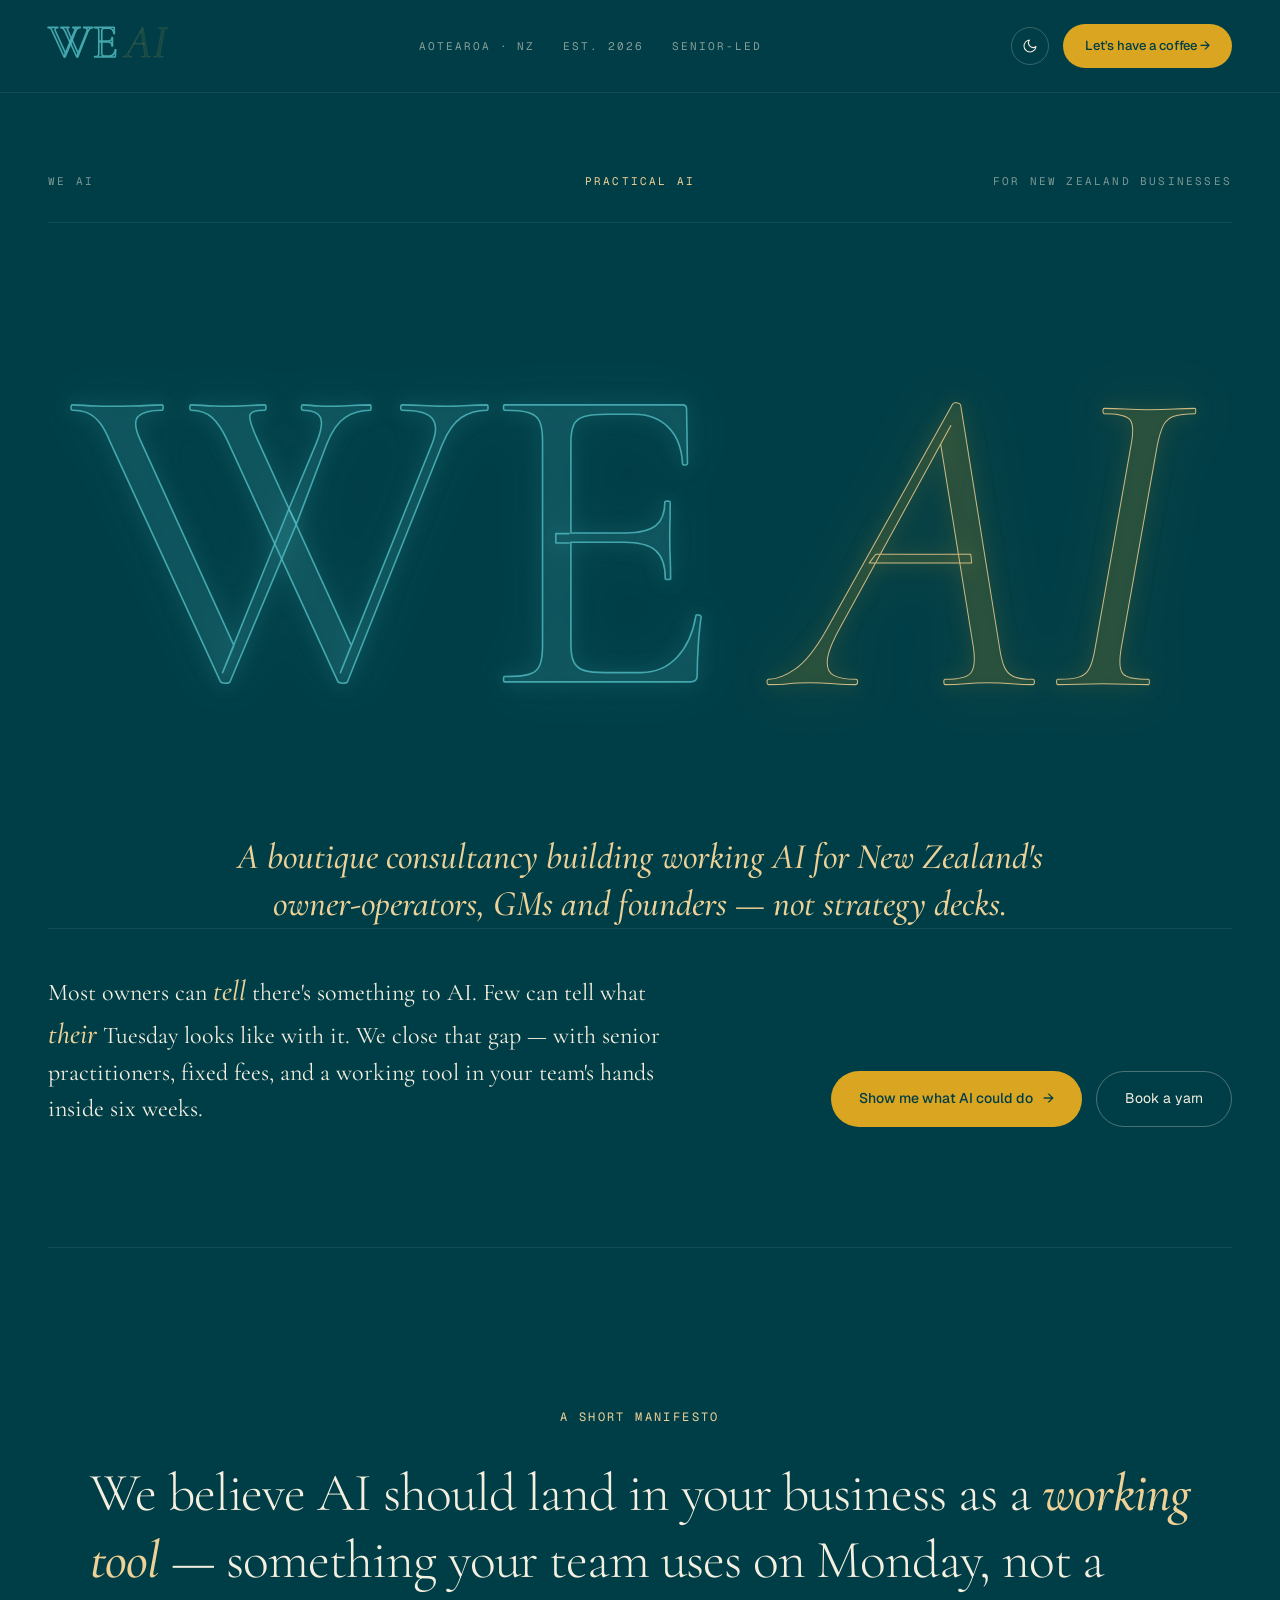
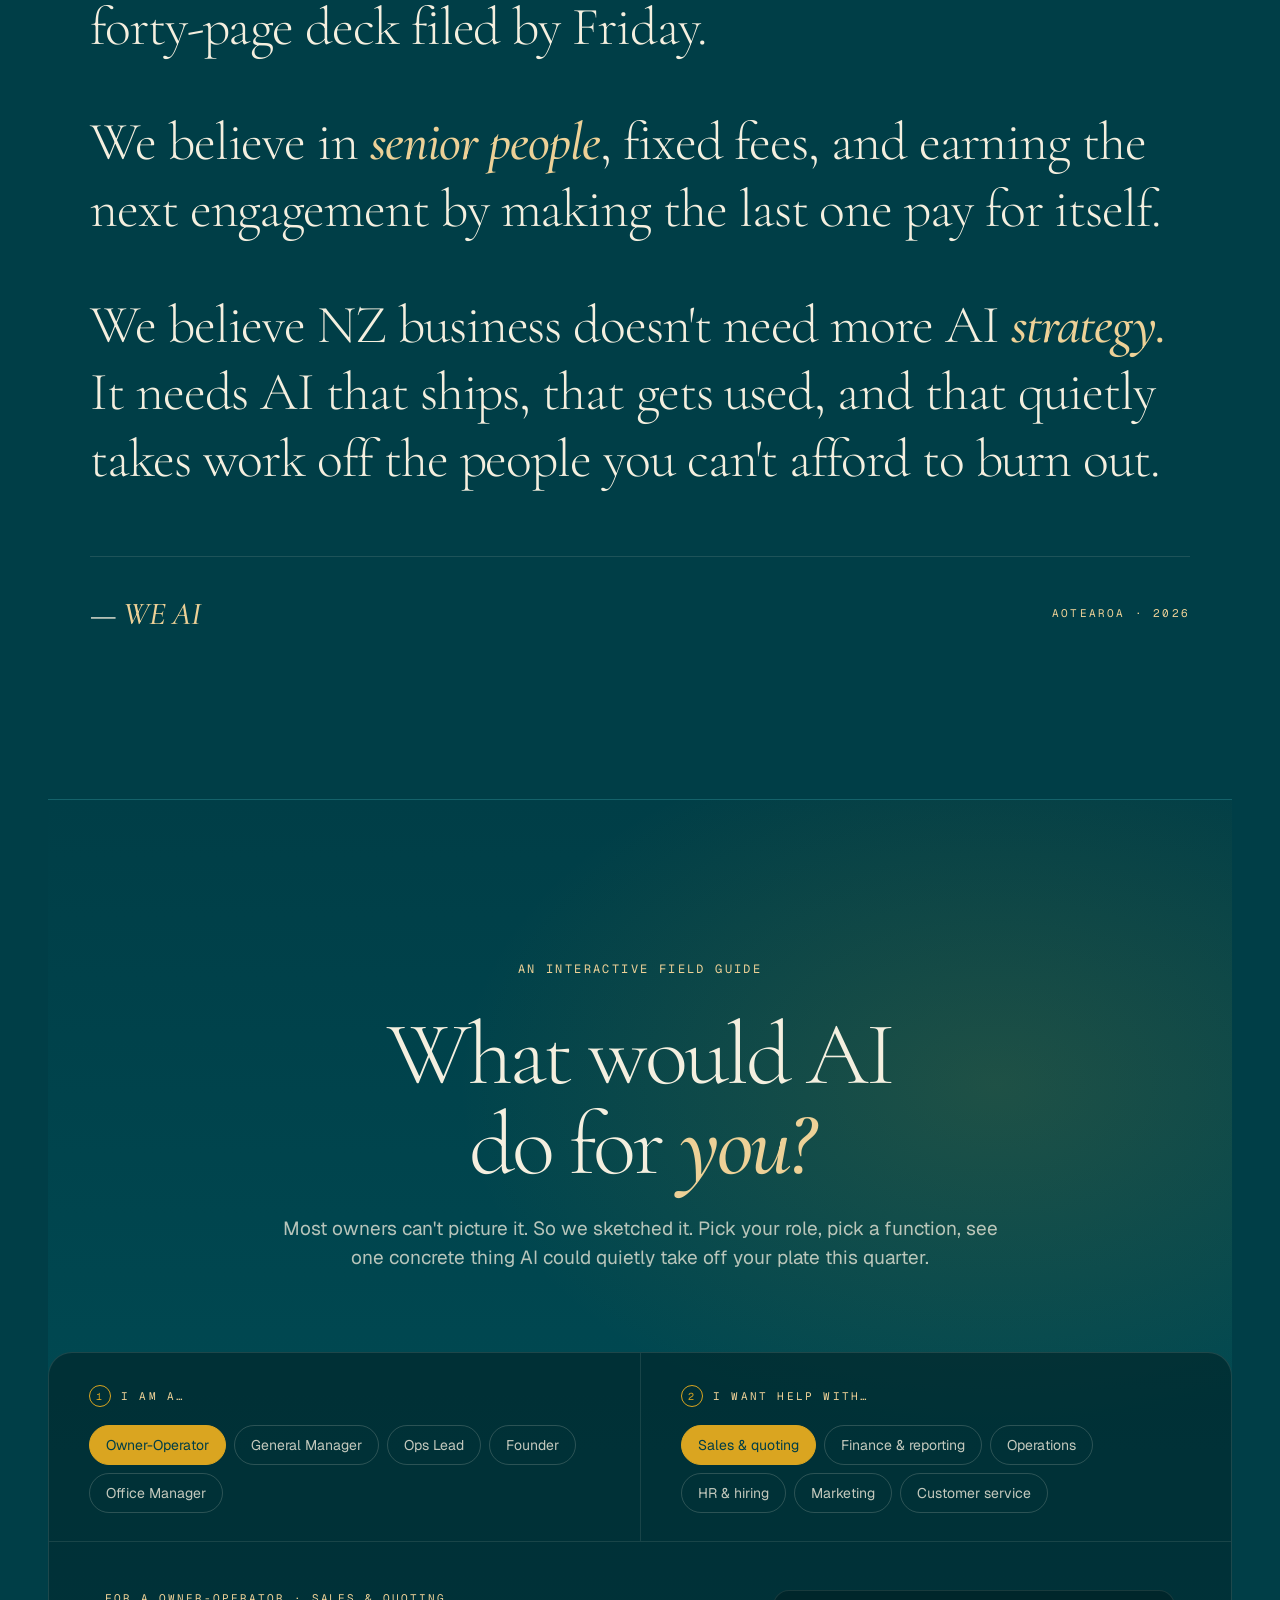
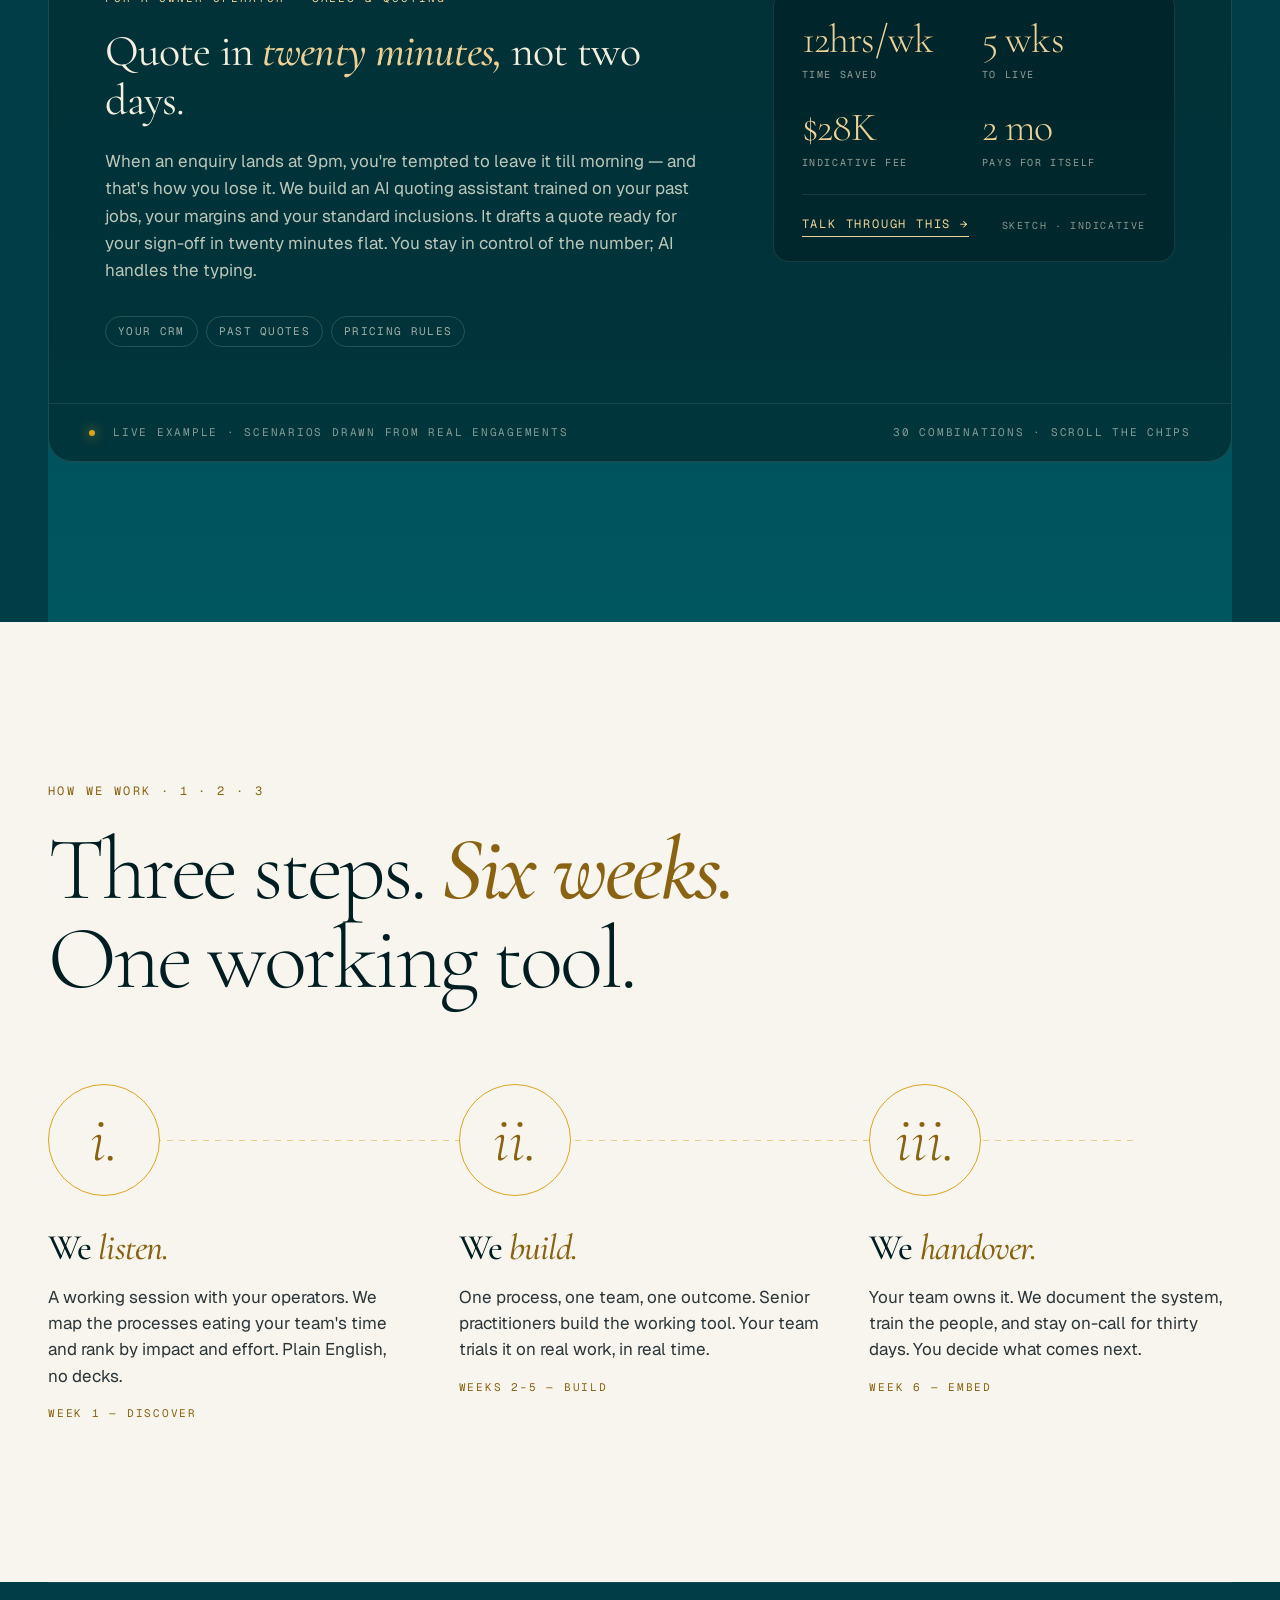
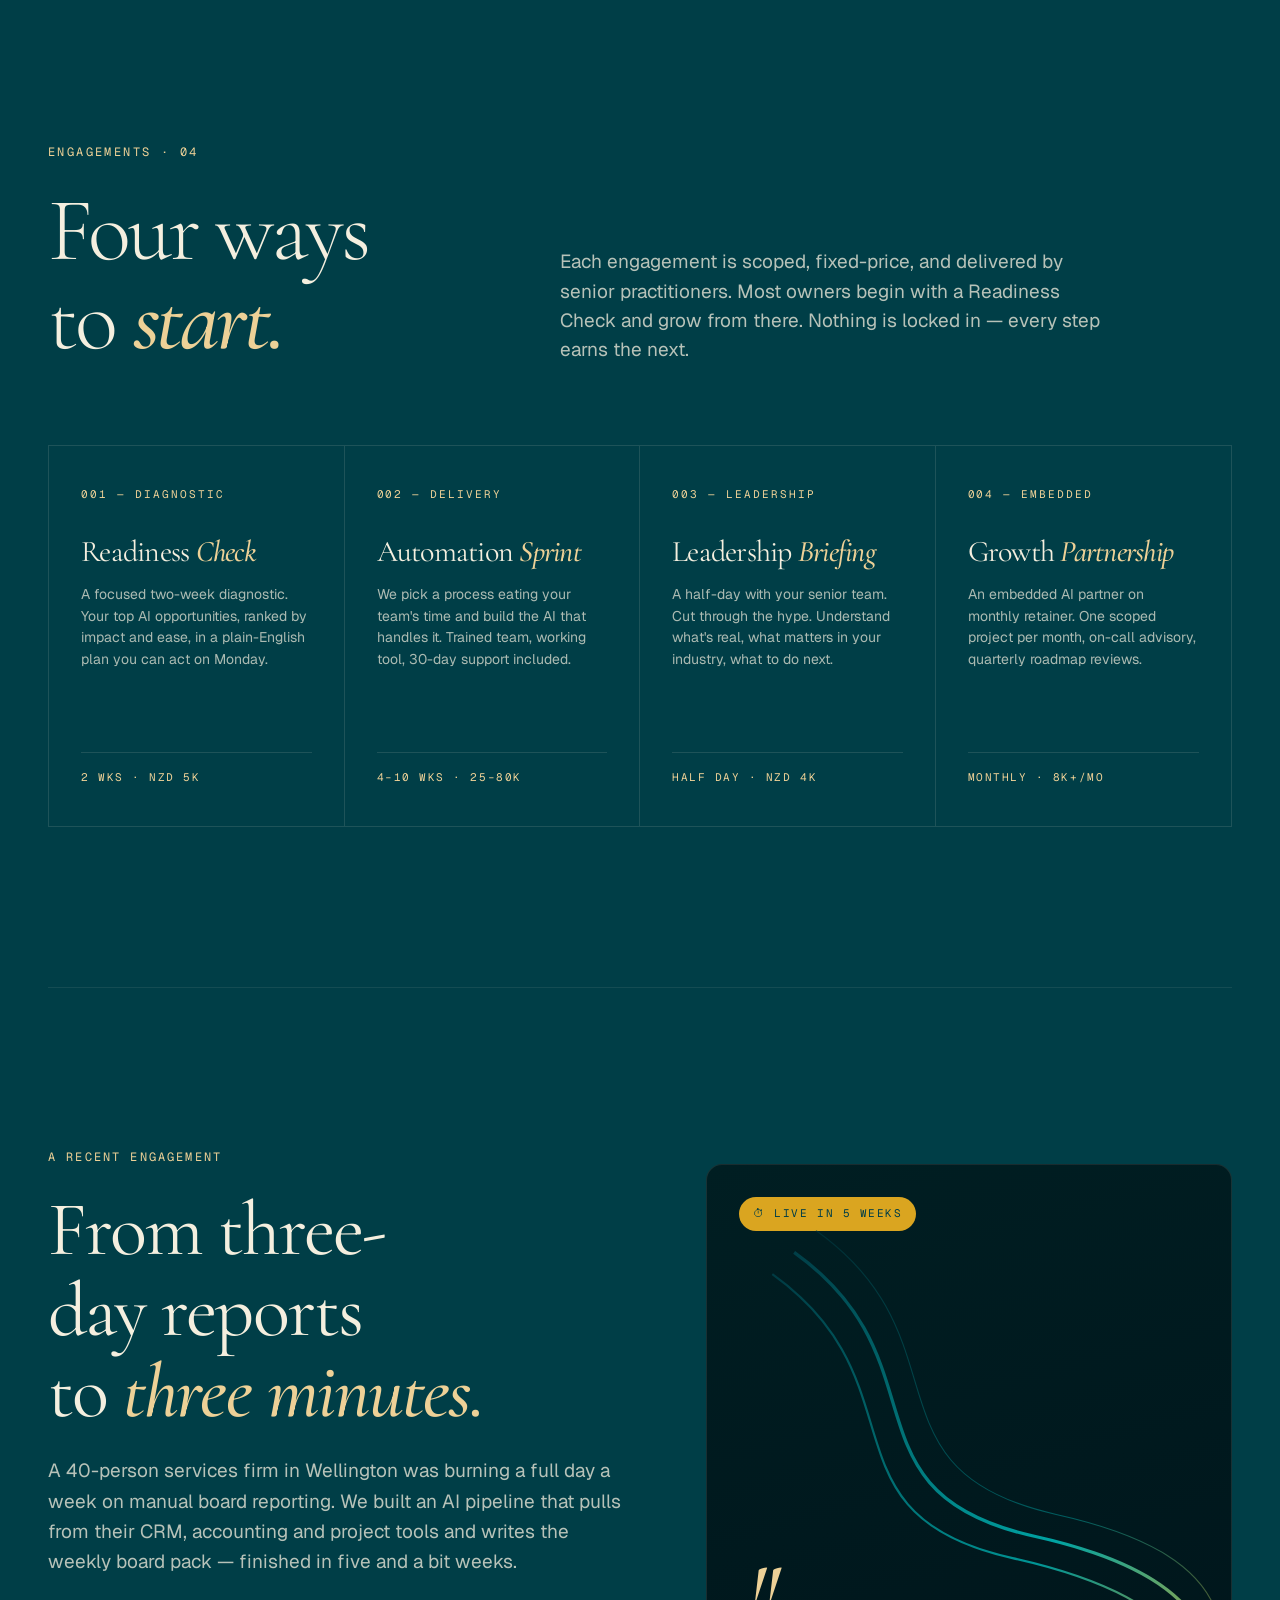
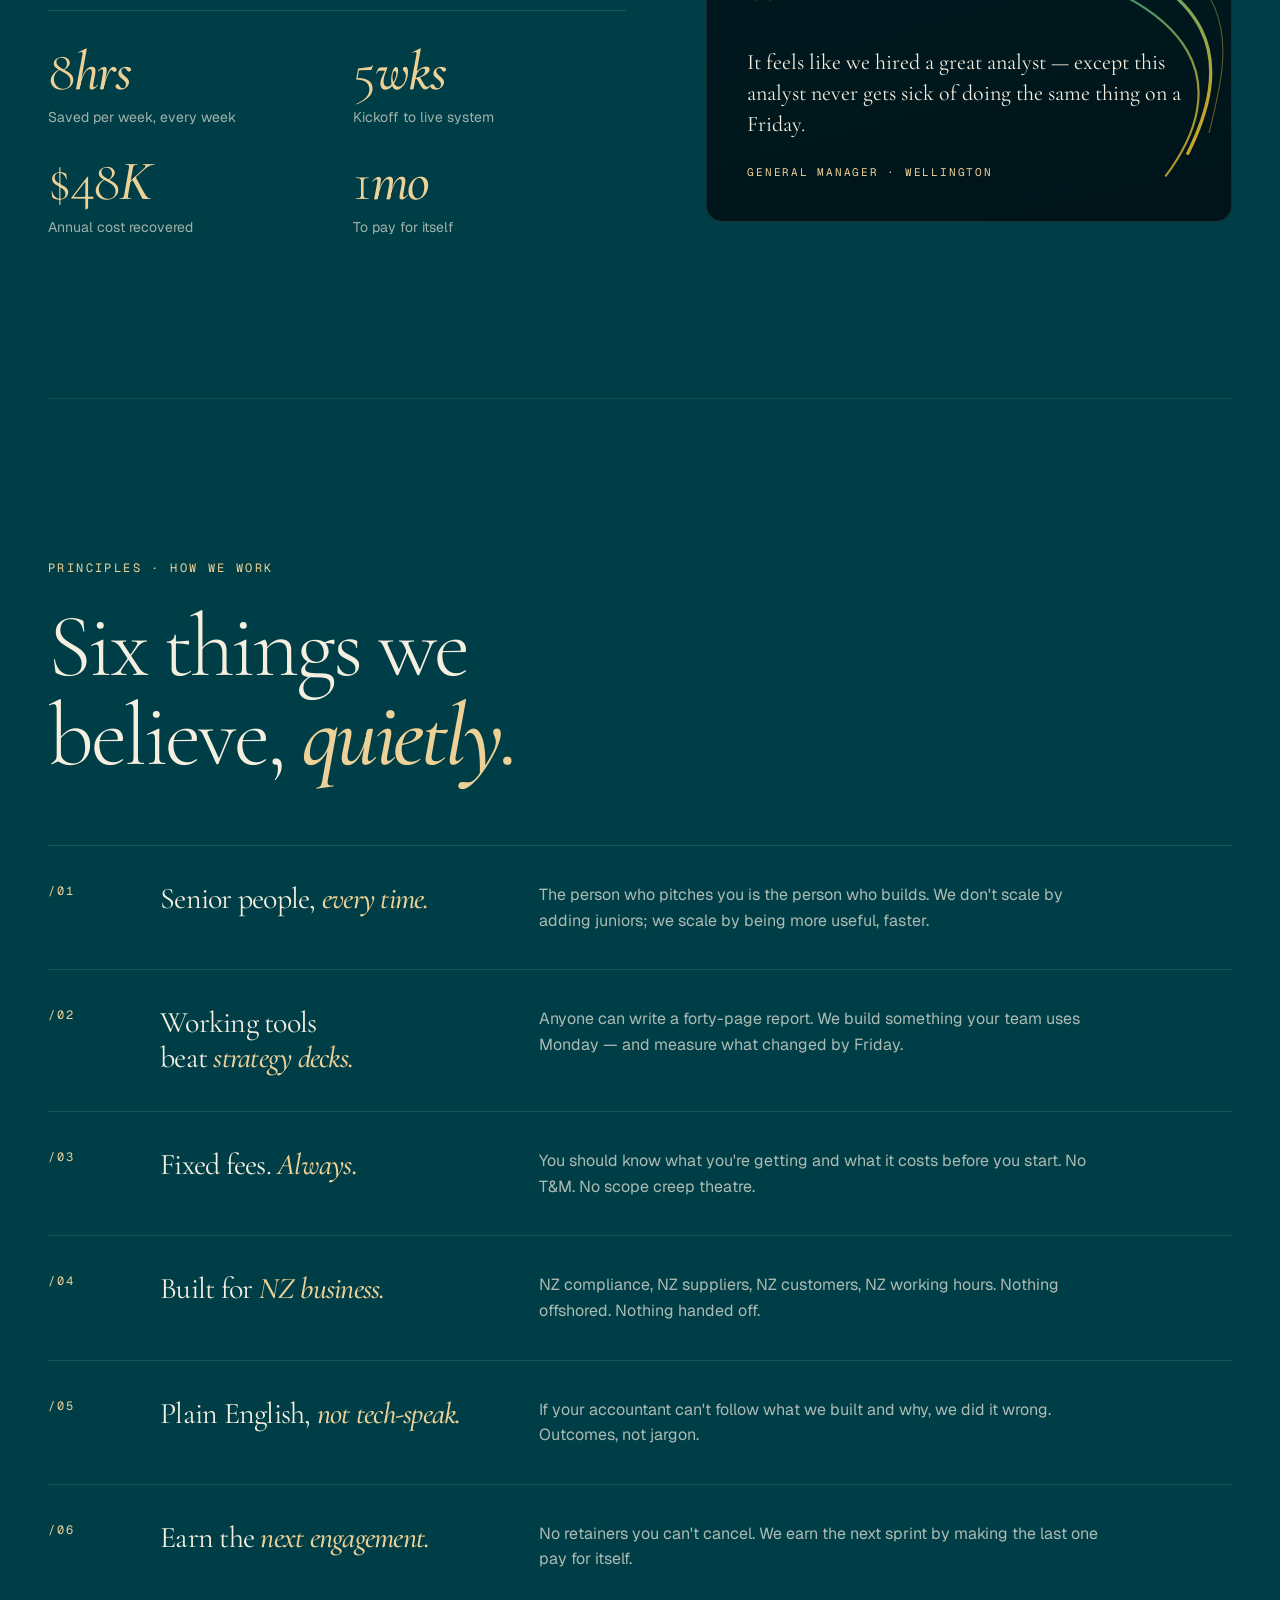
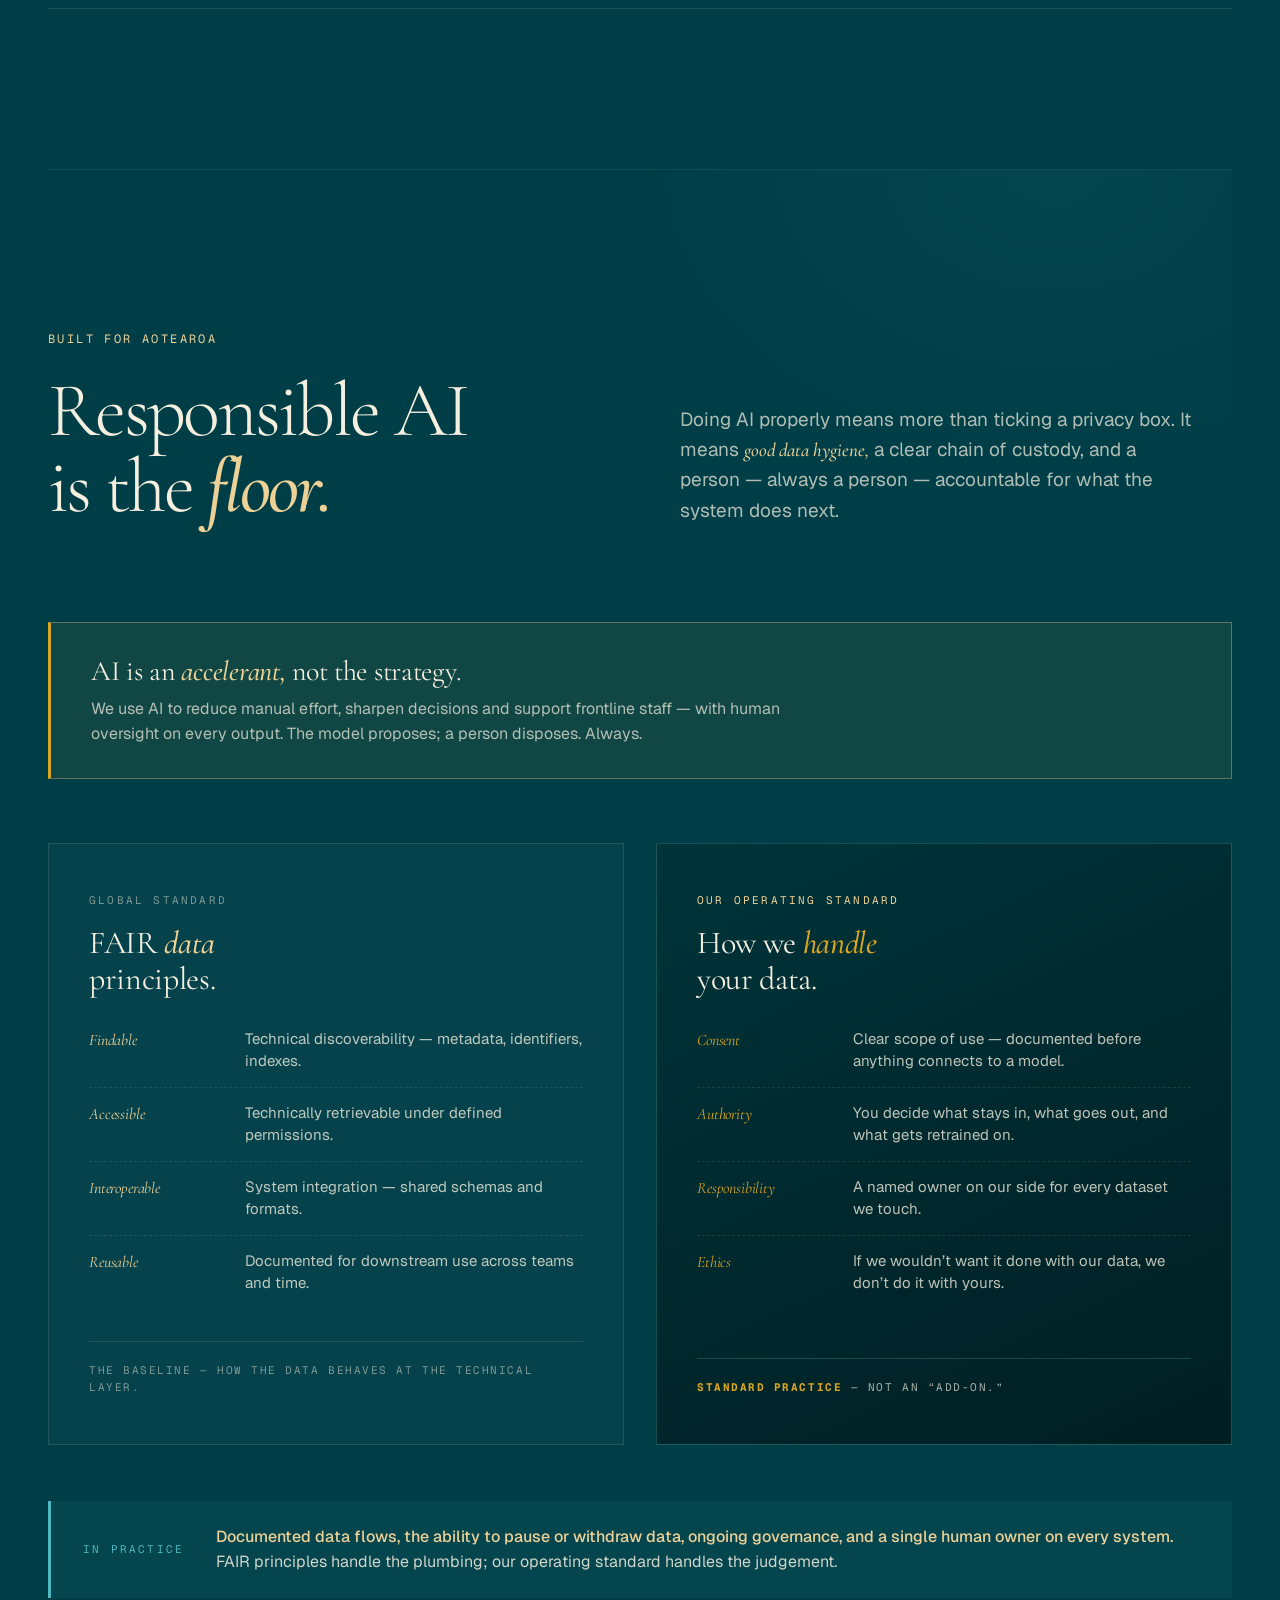
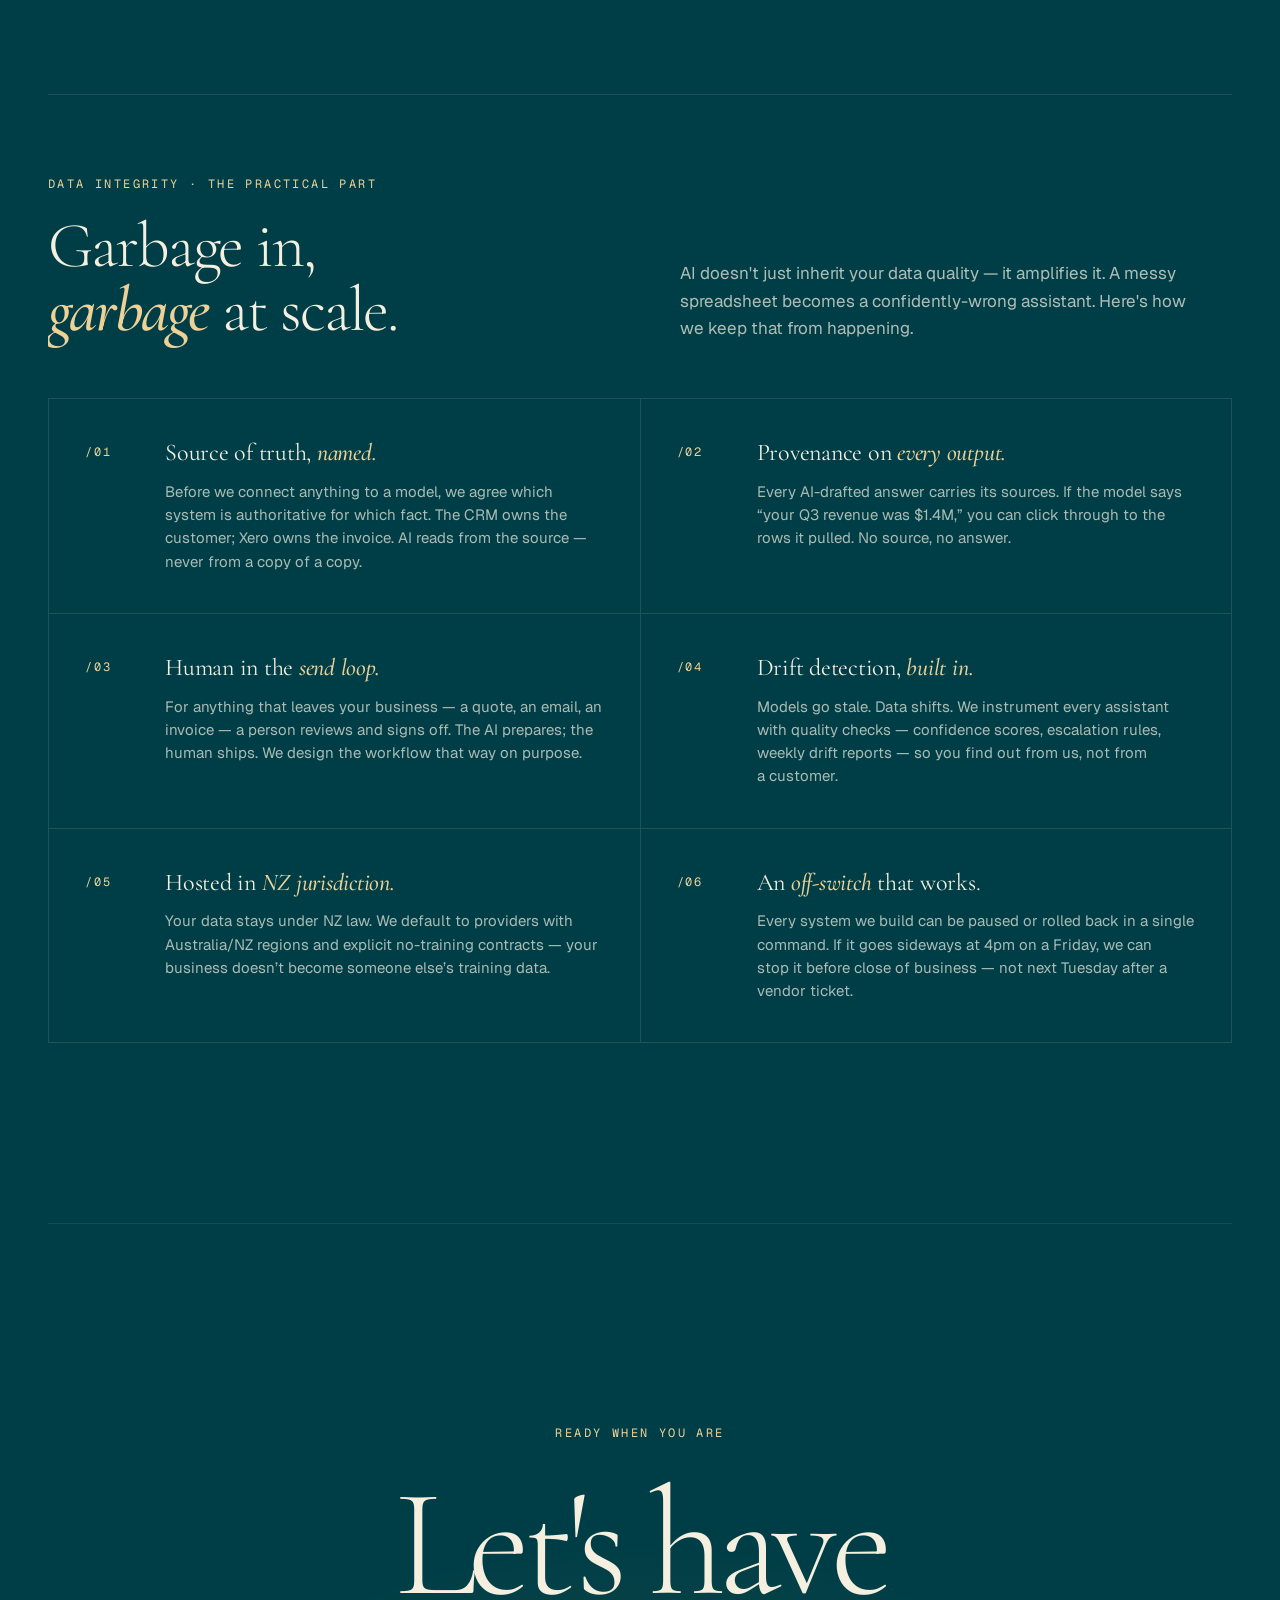
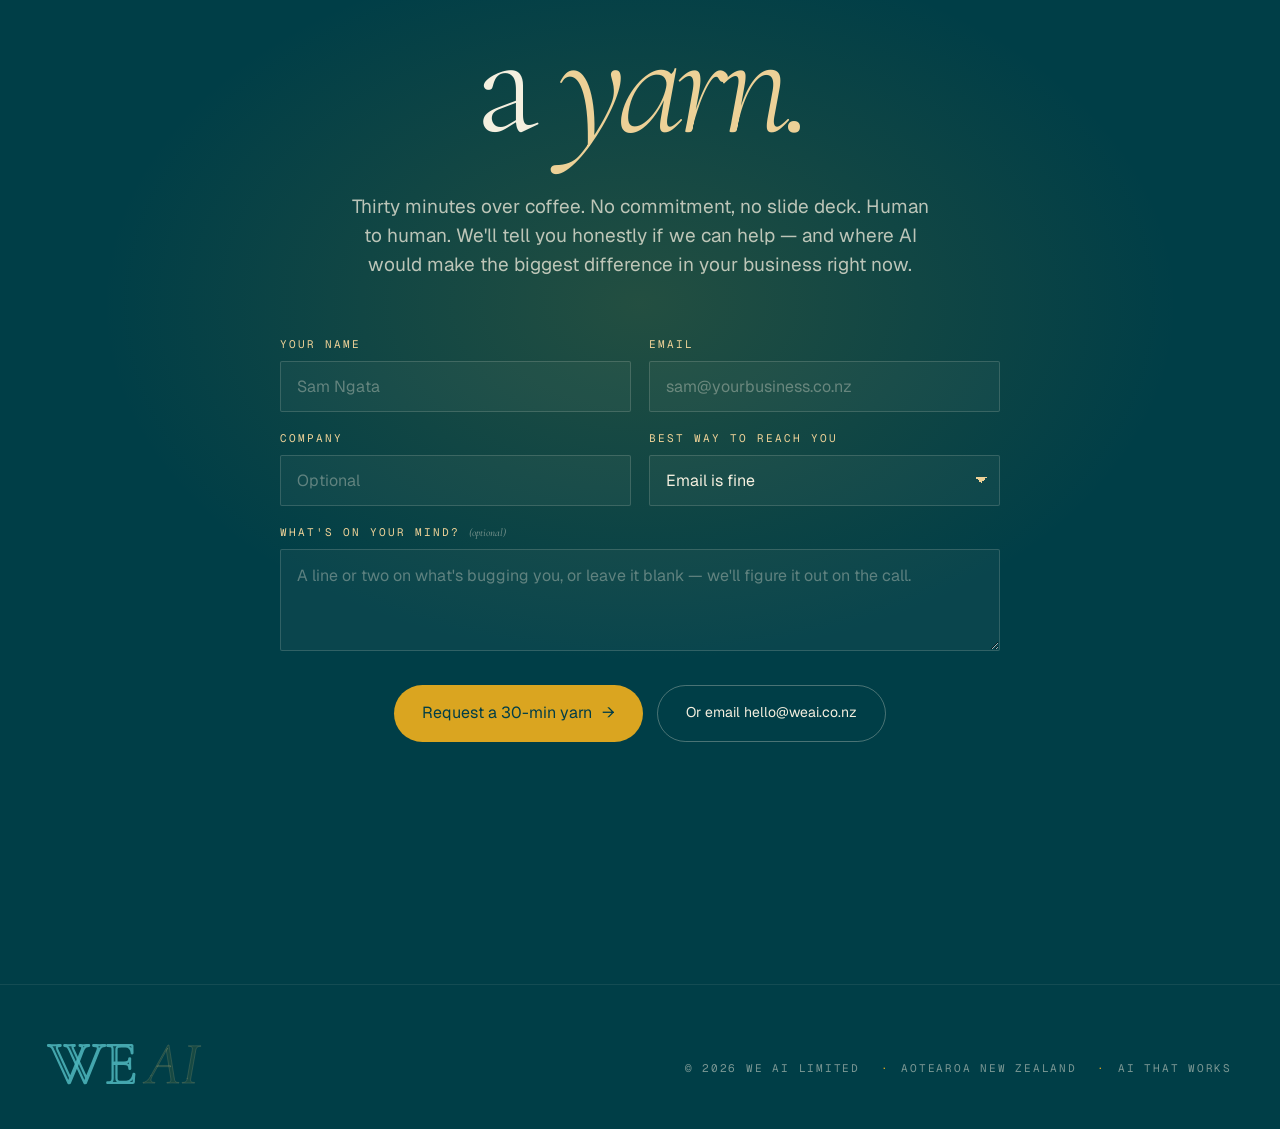
==== index.html @ a37bf7e2 "Switch WE symbol to union'd WE-3.svg; slim favicon PNG - assets/WE-3.svg replaces WE-2.svg as the so" ====
<!doctype html>
<html lang="en-NZ">
<head>
<meta charset="utf-8">
<meta name="viewport" content="width=device-width, initial-scale=1">
<meta name="theme-color" content="#003E47" media="(prefers-color-scheme: light)">
<meta name="theme-color" content="#000C0E" media="(prefers-color-scheme: dark)">

<script>
  // Apply theme before first paint to avoid flicker.
  // Default is teal; a saved override (from clicking the nav toggle) wins.
  (function () {
    var theme = 'teal';
    try {
      var saved = localStorage.getItem('weai-theme');
      if (saved === 'dark' || saved === 'teal' || saved === 'light') theme = saved;
    } catch (e) {}
    if (theme === 'dark') document.documentElement.removeAttribute('data-theme');
    else document.documentElement.setAttribute('data-theme', theme);
  })();
</script>

<title>WE AI — A field guide to practical AI for New Zealand business</title>
<meta name="description" content="WE AI is a boutique AI consultancy building working AI for New Zealand's owner-operators, GMs and founders — not strategy decks.">
<link rel="canonical" href="https://weai.co.nz/">

<link rel="icon" type="image/svg+xml" href="/assets/favicon-weai.svg">
<link rel="icon" type="image/png" sizes="512x512" href="/assets/favicon-weai.png">
<link rel="apple-touch-icon" href="/assets/favicon-weai.png">

<meta property="og:type" content="website">
<meta property="og:site_name" content="WE AI">
<meta property="og:title" content="WE AI — Practical AI for New Zealand business">
<meta property="og:description" content="A boutique consultancy building working AI for New Zealand's owner-operators, GMs and founders — not strategy decks.">
<meta property="og:url" content="https://weai.co.nz/">
<meta property="og:image" content="https://weai.co.nz/assets/favicon-weai.png">
<meta property="og:locale" content="en_NZ">

<meta name="twitter:card" content="summary">
<meta name="twitter:title" content="WE AI — Practical AI for New Zealand business">
<meta name="twitter:description" content="A boutique consultancy building working AI for New Zealand's owner-operators, GMs and founders — not strategy decks.">
<meta name="twitter:image" content="https://weai.co.nz/assets/favicon-weai.png">

<link rel="preconnect" href="https://fonts.googleapis.com">
<link rel="preconnect" href="https://fonts.gstatic.com" crossorigin>
<link rel="stylesheet" href="/tokens.css">
<style>
  :root {
    /* DARK (default) */
    --night: #000C0E;
    --night-2: #001418;
    --ink-fg: #F4EFDF;            /* warm off-white — base for all rule/text mixes */
    --nav-bg: rgba(0, 12, 14, 0.85);
    --picker-shell: rgba(0, 30, 34, 0.6);
    --pr-right-bg: rgba(0, 12, 14, 0.6);
    --how-bg: var(--paper);
    --how-ink: var(--teal-ink);
    --how-eyebrow: var(--gold-deep);
    --how-circle-bg: var(--paper);
    --teal-line: rgba(79, 184, 190, 0.55);
    --gold-line: rgba(218, 165, 32, 0.85);
    --logo-we-fill: rgba(79, 184, 190, 0.08);
    --logo-ai-fill: rgba(218, 165, 32, 0.08);
    --gold-glow-1: rgba(218, 165, 32, 0.10);
    --gold-glow-2: rgba(218, 165, 32, 0.12);
    --gold-banner-bg: rgba(218, 165, 32, 0.04);
    --gold-banner-border: rgba(218, 165, 32, 0.25);
  }

  /* LIGHT — pure white, teal ink. Literal hex (not var(--paper)) so this
     theme renders identically in the host preview, which sometimes overrides
     --paper to a dark noir for its own canvas. */
  :root[data-theme="light"] {
    --night: #FFFFFF;             /* pure white */
    --night-2: #F5F7F7;           /* faint cool grey for gradient */
    --paper: #FFFFFF;             /* re-pin */
    --bone: #F0F2F2;              /* re-pin */
    --ink-fg: #001E22;            /* teal-ink — base for all rule/text mixes */
    --gold-cream: #8A6312;        /* gold-deep reads on light */
    --fg-on-dark: #001E22;
    --nav-bg: rgba(255, 255, 255, 0.92);
    --picker-shell: #F8FAFA;
    --pr-right-bg: #F8FAFA;
    --how-bg: #001E22;            /* invert: how-section is dark on white theme */
    --how-ink: #F4EFDF;
    --how-eyebrow: #EDD197;
    --how-circle-bg: #001E22;
    --gold-deep: #8A6312;         /* re-pin for stat numbers etc. */
    --logo-we-fill: rgba(79, 184, 190, 0.10);
    --logo-ai-fill: rgba(218, 165, 32, 0.10);
    --teal-line: rgba(79, 184, 190, 0.85);
    --gold-line: rgba(237, 209, 151, 0.85);
    --gold-glow-1: rgba(218, 165, 32, 0.10);
    --gold-glow-2: rgba(218, 165, 32, 0.12);
    --gold-banner-bg: rgba(218, 165, 32, 0.08);
    --gold-banner-border: rgba(138, 99, 18, 0.30);
  }

  /* TEAL — deep teal background, cream text, gold accents */
  :root[data-theme="teal"] {
    --night: #003E47;             /* teal-deep */
    --night-2: #00565F;           /* slightly lifted teal */
    --paper: #F8F5EE;             /* re-pin so the "How" block stays paper */
    --bone: #EDE6D5;
    --teal-ink: #001E22;
    --gold-deep: #8A6312;
    --ink-fg: #F4EFDF;
    --nav-bg: rgba(0, 62, 71, 0.88);
    --picker-shell: rgba(0, 30, 34, 0.55);
    --pr-right-bg: rgba(0, 30, 34, 0.55);
    --how-bg: var(--paper);
    --how-ink: var(--teal-ink);
    --how-eyebrow: var(--gold-deep);
    --how-circle-bg: var(--paper);
    --teal-line: rgba(79, 184, 190, 0.85);  /* bright teal — matches dark */
    --gold-line: rgba(237, 209, 151, 0.85);
    --logo-we-fill: rgba(79, 184, 190, 0.10);
    --logo-ai-fill: rgba(218, 165, 32, 0.10);
    --gold-glow-1: rgba(218, 165, 32, 0.14);
    --gold-glow-2: rgba(218, 165, 32, 0.16);
    --gold-banner-bg: rgba(218, 165, 32, 0.07);
    --gold-banner-border: rgba(237, 209, 151, 0.35);
  }

  body { background: var(--night); color: var(--fg-on-dark); font-family: var(--font-body); overflow-x: hidden; transition: background 320ms ease, color 320ms ease; }
  .page { max-width: 1480px; margin: 0 auto; padding: 0 48px; }
  ::selection { background: var(--gold-1); color: var(--night); }

  /* Discretionary ligatures and stylistic alternates off across the board.
     Originally added to tame Fraunces' aggressive f-tails; kept for Cormorant
     to keep glyph rendering predictable at all sizes. */
  body, h1, h2, h3, h4, h5, h6, p, em, strong, span, div, text, .word-mark text, .nav-logo svg text, footer .wm-svg text {
    font-feature-settings: "liga" 0, "dlig" 0, "clig" 0, "calt" 0, "swsh" 0, "salt" 0, "ss01" 0, "ss02" 0, "ss03" 0;
    font-variant-ligatures: none;
  }

  /* All italic display text → Cormorant Garamond (calm italic, tame f).
     Fraunces stays for everything upright. */
  em, i,
  .hero-tag, .hero-lead em,
  .manifesto .signoff .sig,
  .picker-head h2 em, .ways-head h2 em, .how-head h2 em, .believe-head h2 em,
  .ethics-head h2 em, .integrity-head h3 em, .close-cta h2 em,
  .step-num, .case-visual .quote .qm,
  .pcard li strong em, .pcard li em,
  .nav-logo svg .ai, .word-mark .ai, footer .wm-svg .ai {
    font-family: var(--font-italic), 'Cormorant Garamond', Georgia, serif;
    font-style: italic;
    font-weight: 500;
  }

  /* ─── NAV ─── */
  .nav {
    position: sticky; top: 0; z-index: 50;
    padding: 24px 48px;
    display: flex; align-items: center; justify-content: space-between;
    background: var(--nav-bg);
    backdrop-filter: blur(20px);
    border-bottom: 1px solid color-mix(in oklab, var(--ink-fg) 8%, transparent);
  }
  /* ─── NAV WIREFRAME LOGO ─── */
  .nav-logo {
    display: flex; align-items: center;
    text-decoration: none;
    line-height: 0;
  }
  .nav-logo svg {
    height: 44px;
    width: auto;
    overflow: visible;
    display: block;
  }
  .nav-logo svg use {
    /* heavier stroke for the small nav scale so the wireframe still reads */
    stroke-width: 2.4;
  }
  .nav-logo svg .we { stroke: var(--teal-line); fill: var(--logo-we-fill); }
  .nav-logo svg .ai { stroke: var(--gold-line); fill: var(--logo-ai-fill); }
  /* draw-on animations removed when switching from <text> to outlined <path> via <use>;
     the legacy stroke-dasharray values (1200/4000) were tuned for synthetic text path-length
     and would render as broken dashed patterns on the real outlined paths. Wordmark now renders
     fully on load. */
  .nav-meta {
    font-family: var(--font-mono);
    font-size: 11px;
    letter-spacing: 0.18em;
    text-transform: uppercase;
    color: color-mix(in oklab, var(--ink-fg) 55%, transparent);
    display: flex; gap: 28px;
  }
  .nav-cta {
    background: var(--gold-1);
    color: var(--night);
    padding: 12px 22px;
    border-radius: 999px;
    font-size: 13px;
    font-weight: 500;
    transition: background 200ms ease;
  }
  .nav-cta:hover { background: var(--gold-cream); }

  /* ─── NAV THEME TOGGLE ─── */
  .nav-right {
    display: flex; align-items: center; gap: 14px;
  }
  .nav-theme {
    width: 38px; height: 38px;
    display: inline-flex; align-items: center; justify-content: center;
    background: transparent;
    color: var(--ink-fg);
    border: 1px solid color-mix(in oklab, var(--ink-fg) 22%, transparent);
    border-radius: 999px;
    cursor: pointer;
    padding: 0;
    transition: border-color 200ms ease, color 200ms ease, background 200ms ease;
  }
  .nav-theme:hover {
    border-color: var(--gold-cream);
    color: var(--gold-cream);
  }
  .nav-theme:focus-visible {
    outline: none;
    box-shadow: 0 0 0 3px rgba(218, 165, 32, 0.35);
  }
  .nav-theme svg { width: 16px; height: 16px; display: block; }
  /* Default state shows the moon (we're in teal/light). Dark mode overrides. */
  .nav-theme .icon-sun { display: none; }
  .nav-theme .icon-moon { display: block; }
  :root:not([data-theme]) .nav-theme .icon-sun,
  :root[data-theme="dark"] .nav-theme .icon-sun { display: block; }
  :root:not([data-theme]) .nav-theme .icon-moon,
  :root[data-theme="dark"] .nav-theme .icon-moon { display: none; }

  @media (max-width: 760px) {
    .nav-meta { display: none; }
  }

  /* ─── HERO — wireframe letters ─── */
  .hero {
    position: relative;
    min-height: calc(100vh - 105px);
    padding: 80px 0 120px;
    display: flex; flex-direction: column; justify-content: space-between;
  }
  .hero-top {
    display: grid;
    grid-template-columns: 1fr auto 1fr;
    gap: 32px;
    font-family: var(--font-mono);
    font-size: 11px;
    letter-spacing: 0.2em;
    text-transform: uppercase;
    color: color-mix(in oklab, var(--ink-fg) 50%, transparent);
    padding-bottom: 32px;
    border-bottom: 1px solid color-mix(in oklab, var(--ink-fg) 8%, transparent);
  }
  .hero-top .center { text-align: center; color: var(--gold-cream); }
  .hero-top .right { text-align: right; }

  /* The wireframe word-mark */
  .word-mark {
    position: relative;
    margin: 80px 0 48px;
    display: flex; justify-content: center; align-items: center;
    pointer-events: none;
  }
  .word-mark svg {
    width: 100%;
    max-width: 1300px;
    height: auto;
    overflow: visible;
    /* never render smaller than the nav wordmark (44px tall) */
    min-height: 96px;
  }
  /* Shared styling for the outlined wordmark in all three positions (nav, hero, footer).
     The <use> elements reference symbols defined at the top of <body>; stroke/fill cascade through. */
  .word-mark use,
  .nav-logo svg use,
  footer .wm-svg use {
    fill: none;
    stroke-width: 1.6;
    stroke-linejoin: round;
    stroke-linecap: round;
    paint-order: stroke fill;
  }
  .word-mark .we { stroke: var(--teal-line); fill: var(--logo-we-fill); }
  .word-mark .ai { stroke: var(--gold-line); fill: var(--logo-ai-fill); }

  /* Light & teal themes — letters are darker than bg, so add a luminous outer
     glow to recreate the "lit edge" feel that comes for free on dark. */
  :root[data-theme="light"] .word-mark .we,
  :root[data-theme="teal"] .word-mark .we {
    filter:
      drop-shadow(0 0 8px rgba(79, 184, 190, 0.55))
      drop-shadow(0 0 22px rgba(79, 184, 190, 0.35));
  }
  :root[data-theme="light"] .word-mark .ai,
  :root[data-theme="teal"] .word-mark .ai {
    filter:
      drop-shadow(0 0 8px rgba(218, 165, 32, 0.60))
      drop-shadow(0 0 22px rgba(218, 165, 32, 0.40));
  }
  /* draw-on animation removed — see note above the nav rule. */

  .hero-tag {
    text-align: center;
    font-family: var(--font-italic);
    font-style: italic;
    font-weight: 500;
    font-size: 36px;
    color: var(--gold-cream);
    line-height: 1.3;
    max-width: 900px;
    margin: 0 auto;
    opacity: 0;
    animation: fadeIn 1.2s ease 1.4s forwards;
  }
  @keyframes fadeIn { to { opacity: 1; } }

  .hero-bottom {
    margin-top: auto;
    padding-top: 64px;
    display: grid;
    grid-template-columns: 1.4fr 1fr;
    gap: 80px;
    align-items: end;
    border-top: 1px solid color-mix(in oklab, var(--ink-fg) 8%, transparent);
    padding-top: 40px;
  }
  .hero-lead {
    font-family: var(--font-italic);
    font-size: 24px;
    line-height: 1.5;
    color: var(--fg-on-dark);
    max-width: 640px;
  }
  .hero-lead em {
    font-family: var(--font-italic);
    font-style: italic;
    font-size: 1.2em;
    color: var(--gold-cream);
  }
  .hero-actions {
    display: flex; gap: 14px; flex-wrap: wrap; justify-content: flex-end;
  }
  .btn-gold {
    background: var(--gold-1);
    color: var(--night);
    padding: 16px 28px;
    border-radius: 999px;
    font-size: 14px;
    font-weight: 500;
    transition: background 200ms ease;
    display: inline-flex; gap: 10px; align-items: center;
  }
  .btn-gold:hover { background: var(--gold-cream); }
  .btn-out {
    border: 1px solid color-mix(in oklab, var(--ink-fg) 30%, transparent);
    color: var(--fg-on-dark);
    padding: 16px 28px;
    border-radius: 999px;
    font-size: 14px;
    transition: border-color 200ms ease;
  }
  .btn-out:hover { border-color: var(--gold-cream); color: var(--gold-cream); }

  /* ─── MANIFESTO (kept from V1) ─── */
  .manifesto {
    padding: 160px 0;
    border-top: 1px solid color-mix(in oklab, var(--ink-fg) 8%, transparent);
  }
  .manifesto-inner {
    max-width: 1100px;
    margin: 0 auto;
  }
  .manifesto .kicker {
    font-family: var(--font-mono);
    font-size: 12px;
    letter-spacing: 0.2em;
    text-transform: uppercase;
    color: var(--gold-cream);
    margin-bottom: 32px;
    text-align: center;
  }
  .manifesto p {
    font-family: var(--font-display);
    font-size: clamp(36px, 4.2vw, 64px);
    line-height: 1.25;
    color: var(--fg-on-dark);
    font-weight: 300;
    letter-spacing: -0.02em;
    text-align: left;
  }
  .manifesto p em {
    font-style: italic;
    color: var(--gold-cream);
  }
  .manifesto p + p { margin-top: 48px; }
  .manifesto .signoff {
    margin-top: 64px;
    padding-top: 32px;
    border-top: 1px solid color-mix(in oklab, var(--ink-fg) 12%, transparent);
    display: flex; justify-content: space-between; align-items: center;
    font-family: var(--font-mono);
    font-size: 11px;
    letter-spacing: 0.2em;
    text-transform: uppercase;
    color: var(--gold-cream);
  }
  .manifesto .signoff .sig {
    font-family: var(--font-display);
    font-style: italic;
    font-size: 32px;
    color: var(--fg-on-dark);
    text-transform: none;
    letter-spacing: -0.01em;
  }
  .manifesto .signoff .sig em { color: var(--gold-cream); }

  /* ═══ THE PICKER — "What would AI do for…" ═══ */
  .picker-section {
    padding: 160px 0;
    background: linear-gradient(180deg, var(--night) 0%, var(--night-2) 100%);
    border-top: 1px solid color-mix(in oklab, var(--ink-fg) 8%, transparent);
    position: relative;
    overflow: hidden;
  }
  .picker-section::before {
    content: "";
    position: absolute; inset: 0;
    background: radial-gradient(900px 600px at 80% 20%, var(--gold-glow-1), transparent 60%);
    pointer-events: none;
  }
  .picker-head {
    text-align: center;
    margin-bottom: 80px;
    position: relative;
  }
  .picker-head .kicker {
    font-family: var(--font-mono);
    font-size: 12px;
    letter-spacing: 0.2em;
    text-transform: uppercase;
    color: var(--gold-cream);
    margin-bottom: 32px;
  }
  .picker-head h2 {
    font-family: var(--font-display);
    font-size: clamp(56px, 7vw, 96px);
    font-weight: 300;
    letter-spacing: -0.035em;
    line-height: 1;
    color: var(--fg-on-dark);
  }
  .picker-head h2 em {
    font-style: italic;
    color: var(--gold-cream);
  }
  .picker-head .deck {
    margin-top: 24px;
    font-size: 19px;
    line-height: 1.55;
    color: color-mix(in oklab, var(--ink-fg) 75%, transparent);
    max-width: 720px;
    margin-left: auto;
    margin-right: auto;
  }

  .picker {
    max-width: 1240px;
    margin: 0 auto;
    background: var(--picker-shell);
    border: 1px solid color-mix(in oklab, var(--ink-fg) 12%, transparent);
    border-radius: 24px;
    overflow: hidden;
    position: relative;
  }
  .picker-controls {
    display: grid;
    grid-template-columns: 1fr 1fr;
    border-bottom: 1px solid color-mix(in oklab, var(--ink-fg) 10%, transparent);
  }
  .picker-col {
    padding: 32px 40px 28px;
  }
  .picker-col + .picker-col {
    border-left: 1px solid color-mix(in oklab, var(--ink-fg) 10%, transparent);
  }
  .picker-col .label {
    font-family: var(--font-mono);
    font-size: 11px;
    letter-spacing: 0.2em;
    text-transform: uppercase;
    color: var(--gold-cream);
    margin-bottom: 18px;
    display: flex; gap: 10px; align-items: center;
  }
  .picker-col .label .num {
    display: inline-flex;
    width: 22px; height: 22px;
    align-items: center; justify-content: center;
    border: 1px solid var(--gold-1);
    border-radius: 999px;
    color: var(--gold-1);
    font-size: 10px;
  }
  .chips {
    display: flex; flex-wrap: wrap; gap: 8px;
  }
  .chip {
    padding: 10px 16px;
    border-radius: 999px;
    background: transparent;
    border: 1px solid color-mix(in oklab, var(--ink-fg) 18%, transparent);
    color: color-mix(in oklab, var(--ink-fg) 80%, transparent);
    font-family: var(--font-body);
    font-size: 14px;
    cursor: pointer;
    transition: all 180ms ease;
  }
  .chip:hover {
    border-color: var(--gold-cream);
    color: var(--gold-cream);
  }
  .chip.active {
    background: var(--gold-1);
    color: var(--night);
    border-color: var(--gold-1);
  }

  /* Result panel */
  .picker-result {
    padding: 48px 56px 56px;
    min-height: 360px;
    display: grid;
    grid-template-columns: 1.5fr 1fr;
    gap: 64px;
    align-items: start;
    transition: opacity 280ms ease;
  }
  .picker-result.fading { opacity: 0; }

  .pr-left .pr-eyebrow {
    font-family: var(--font-mono);
    font-size: 11px;
    letter-spacing: 0.18em;
    text-transform: uppercase;
    color: var(--gold-cream);
    margin-bottom: 20px;
  }
  .pr-left .pr-title {
    font-family: var(--font-display);
    font-size: 44px;
    font-weight: 400;
    line-height: 1.1;
    letter-spacing: -0.02em;
    color: var(--fg-on-dark);
    margin-bottom: 24px;
  }
  .pr-left .pr-title em {
    font-style: italic;
    color: var(--gold-cream);
  }
  .pr-left .pr-body {
    font-size: 17px;
    line-height: 1.6;
    color: color-mix(in oklab, var(--ink-fg) 78%, transparent);
    margin-bottom: 32px;
  }
  .pr-tools {
    display: flex; gap: 8px; flex-wrap: wrap;
  }
  .pr-tools .tool {
    font-family: var(--font-mono);
    font-size: 11px;
    letter-spacing: 0.12em;
    text-transform: uppercase;
    padding: 6px 12px;
    border: 1px solid color-mix(in oklab, var(--ink-fg) 16%, transparent);
    border-radius: 999px;
    color: color-mix(in oklab, var(--ink-fg) 65%, transparent);
  }

  .pr-right {
    background: var(--pr-right-bg);
    border: 1px solid color-mix(in oklab, var(--ink-fg) 10%, transparent);
    border-radius: 16px;
    padding: 28px 28px 24px;
  }
  .pr-stats {
    display: grid; grid-template-columns: 1fr 1fr; gap: 24px 16px;
    margin-bottom: 24px;
  }
  .pr-stat .v {
    font-family: var(--font-display);
    font-size: 40px;
    font-weight: 300;
    color: var(--gold-cream);
    line-height: 1;
    letter-spacing: -0.02em;
  }
  .pr-stat .v em { font-style: italic; }
  .pr-stat .l {
    margin-top: 8px;
    font-family: var(--font-mono);
    font-size: 10px;
    letter-spacing: 0.16em;
    text-transform: uppercase;
    color: color-mix(in oklab, var(--ink-fg) 60%, transparent);
  }
  .pr-cta {
    margin-top: 8px;
    padding-top: 20px;
    border-top: 1px solid color-mix(in oklab, var(--ink-fg) 10%, transparent);
    display: flex; justify-content: space-between; align-items: center;
  }
  .pr-cta a {
    font-family: var(--font-mono);
    font-size: 12px;
    letter-spacing: 0.15em;
    text-transform: uppercase;
    color: var(--gold-cream);
    border-bottom: 1px solid var(--gold-cream);
    padding-bottom: 2px;
  }
  .pr-cta .badge {
    font-family: var(--font-mono);
    font-size: 10px;
    letter-spacing: 0.16em;
    text-transform: uppercase;
    color: color-mix(in oklab, var(--ink-fg) 55%, transparent);
  }

  .picker-foot {
    border-top: 1px solid color-mix(in oklab, var(--ink-fg) 10%, transparent);
    padding: 20px 40px;
    display: flex; justify-content: space-between; align-items: center;
    font-family: var(--font-mono);
    font-size: 11px;
    letter-spacing: 0.16em;
    text-transform: uppercase;
    color: color-mix(in oklab, var(--ink-fg) 55%, transparent);
  }
  .picker-foot .left { display: flex; gap: 18px; align-items: center; }
  .picker-foot .left .dot {
    width: 6px; height: 6px;
    background: var(--gold-1); border-radius: 999px;
    box-shadow: 0 0 12px var(--gold-1);
    animation: pulse 1.6s ease-in-out infinite;
  }
  @keyframes pulse { 0%,100% { opacity: 1; } 50% { opacity: 0.4; } }

  /* ═══ FOUR WAYS TO START (kept from V2) ═══ */
  .ways {
    padding: 160px 0;
    border-top: 1px solid color-mix(in oklab, var(--ink-fg) 8%, transparent);
  }
  .ways-head {
    display: grid; grid-template-columns: 1fr 1.5fr; gap: 64px;
    margin-bottom: 80px; align-items: end;
  }
  .ways-head .kicker {
    font-family: var(--font-mono);
    font-size: 12px;
    letter-spacing: 0.2em;
    text-transform: uppercase;
    color: var(--gold-cream);
    margin-bottom: 24px;
  }
  .ways-head h2 {
    font-family: var(--font-display);
    font-size: clamp(56px, 7vw, 96px);
    font-weight: 300;
    letter-spacing: -0.035em;
    line-height: 1;
    color: var(--fg-on-dark);
  }
  .ways-head h2 em { font-style: italic; color: var(--gold-cream); }
  .ways-head p {
    font-size: 19px;
    line-height: 1.55;
    color: color-mix(in oklab, var(--ink-fg) 75%, transparent);
    max-width: 560px;
  }
  .ways-grid {
    display: grid; grid-template-columns: repeat(4, 1fr); gap: 0;
    border: 1px solid color-mix(in oklab, var(--ink-fg) 12%, transparent);
  }
  .way {
    padding: 40px 32px;
    border-right: 1px solid color-mix(in oklab, var(--ink-fg) 12%, transparent);
    min-height: 380px;
    display: flex; flex-direction: column;
    transition: background 200ms ease;
    position: relative; overflow: hidden;
  }
  .way:last-child { border-right: 0; }
  .way::before {
    content: "";
    position: absolute; left: 0; top: 0; height: 2px; width: 0;
    background: var(--gold-1);
    transition: width 600ms var(--ease-out);
  }
  .way:hover { background: color-mix(in oklab, var(--ink-fg) 3%, transparent); }
  .way:hover::before { width: 100%; }
  .way .num {
    font-family: var(--font-mono);
    font-size: 11px;
    color: var(--gold-cream);
    letter-spacing: 0.18em;
    margin-bottom: 32px;
  }
  .way h3 {
    font-family: var(--font-display);
    font-size: 30px;
    font-weight: 400;
    line-height: 1.1;
    color: var(--fg-on-dark);
    margin-bottom: 16px;
  }
  .way h3 em { font-style: italic; color: var(--gold-cream); }
  .way p { font-size: 14px; color: color-mix(in oklab, var(--ink-fg) 70%, transparent); line-height: 1.55; flex: 1; }
  .way .meta {
    margin-top: 24px;
    padding-top: 16px;
    border-top: 1px solid color-mix(in oklab, var(--ink-fg) 12%, transparent);
    font-family: var(--font-mono);
    font-size: 11px;
    letter-spacing: 0.14em;
    text-transform: uppercase;
    color: var(--gold-cream);
  }

  /* ═══ HOW WE WORK — 1-2-3 (kept from V1) ═══ */
  .how {
    padding: 160px 0;
    background: var(--how-bg);
    color: var(--how-ink);
    margin: 0 -48px;
    padding-left: 48px; padding-right: 48px;
  }
  .how-inner { max-width: 1480px; margin: 0 auto; }
  .how-head { margin-bottom: 80px; max-width: 800px; }
  .how-head .kicker {
    font-family: var(--font-mono);
    font-size: 12px;
    letter-spacing: 0.2em;
    text-transform: uppercase;
    color: var(--how-eyebrow);
    margin-bottom: 24px;
  }
  .how-head h2 {
    font-family: var(--font-display);
    font-size: clamp(56px, 7vw, 96px);
    font-weight: 300;
    letter-spacing: -0.035em;
    line-height: 1;
    color: var(--how-ink);
  }
  .how-head h2 em { font-style: italic; color: var(--how-eyebrow); }
  .how-steps {
    display: grid; grid-template-columns: repeat(3, 1fr); gap: 48px;
    position: relative;
  }
  .how-steps::before {
    content: "";
    position: absolute;
    top: 56px;
    left: 8%; right: 8%;
    height: 1px;
    background: repeating-linear-gradient(90deg, var(--gold-1) 0, var(--gold-1) 6px, transparent 6px, transparent 12px);
    opacity: 0.5;
  }
  .step {
    position: relative;
  }
  .step .circle {
    width: 112px; height: 112px;
    border-radius: 999px;
    background: var(--how-circle-bg);
    border: 1.5px solid var(--gold-1);
    display: flex; align-items: center; justify-content: center;
    font-family: var(--font-display);
    font-style: italic;
    font-size: 64px;
    font-weight: 300;
    color: var(--how-eyebrow);
    margin-bottom: 32px;
  }
  .step h3 {
    font-family: var(--font-display);
    font-size: 36px;
    font-weight: 500;
    color: var(--how-ink);
    line-height: 1.1;
    margin-bottom: 16px;
  }
  .step h3 em { font-style: italic; color: var(--gold-deep); }
  .step p {
    font-size: 17px;
    line-height: 1.55;
    color: var(--ink-700);
    margin-bottom: 16px;
  }
  .step .meta {
    font-family: var(--font-mono);
    font-size: 11px;
    letter-spacing: 0.16em;
    text-transform: uppercase;
    color: var(--gold-deep);
  }

  /* ═══ CASE — three days to three minutes (kept from V2) ═══ */
  .case {
    padding: 160px 0;
    border-top: 1px solid color-mix(in oklab, var(--ink-fg) 8%, transparent);
  }
  .case-inner {
    display: grid; grid-template-columns: 1.1fr 1fr; gap: 80px;
    align-items: center;
  }
  .case-eyebrow {
    font-family: var(--font-mono);
    font-size: 12px;
    letter-spacing: 0.18em;
    text-transform: uppercase;
    color: var(--gold-cream);
    margin-bottom: 24px;
  }
  .case h2 {
    font-family: var(--font-display);
    font-size: clamp(48px, 6vw, 80px);
    font-weight: 400;
    letter-spacing: -0.025em;
    line-height: 1.05;
    color: var(--fg-on-dark);
    margin-bottom: 24px;
  }
  .case h2 em { font-style: italic; color: var(--gold-cream); }
  .case .body { font-size: 19px; color: color-mix(in oklab, var(--ink-fg) 75%, transparent); line-height: 1.6; margin-bottom: 32px; }
  .case-stats {
    display: grid; grid-template-columns: repeat(2, 1fr); gap: 24px 32px;
    padding-top: 32px;
    border-top: 1px solid color-mix(in oklab, var(--ink-fg) 12%, transparent);
  }
  .case-stats .v {
    font-family: var(--font-display);
    font-size: 56px;
    font-weight: 300;
    color: var(--gold-cream);
    letter-spacing: -0.025em;
    line-height: 1;
  }
  .case-stats .v em { font-style: italic; }
  .case-stats .l { margin-top: 8px; font-size: 14px; color: color-mix(in oklab, var(--ink-fg) 65%, transparent); }

  .case-visual {
    aspect-ratio: 4/5;
    background: linear-gradient(165deg, #001E22, #00141A);
    border-radius: 16px;
    overflow: hidden;
    position: relative;
    border: 1px solid color-mix(in oklab, var(--ink-fg) 10%, transparent);
  }
  .case-visual svg { position: absolute; inset: 0; width: 100%; height: 100%; }
  .case-visual .quote {
    position: absolute; bottom: 0; left: 0; right: 0;
    padding: 40px;
    color: var(--fg-on-dark);
  }
  .case-visual .quote .qm {
    font-family: var(--font-display);
    font-style: italic;
    font-size: 96px;
    line-height: 0.5;
    color: var(--gold-cream);
    margin-bottom: 24px;
  }
  .case-visual .quote .qt {
    font-family: var(--font-display);
    font-size: 22px;
    line-height: 1.4;
  }
  .case-visual .quote .qa {
    margin-top: 24px;
    font-family: var(--font-mono);
    font-size: 11px;
    letter-spacing: 0.16em;
    text-transform: uppercase;
    color: var(--gold-cream);
  }
  .case-visual .pill {
    position: absolute; top: 32px; left: 32px;
    background: var(--gold-1);
    color: var(--night);
    padding: 8px 14px;
    border-radius: 999px;
    font-family: var(--font-mono);
    font-size: 11px;
    letter-spacing: 0.14em;
    text-transform: uppercase;
  }

  /* ═══ THINGS WE BELIEVE (kept from V2) ═══ */
  .believe {
    padding: 160px 0;
    border-top: 1px solid color-mix(in oklab, var(--ink-fg) 8%, transparent);
  }
  .believe-head { margin-bottom: 64px; max-width: 800px; }
  .believe-head .kicker {
    font-family: var(--font-mono);
    font-size: 12px;
    letter-spacing: 0.2em;
    text-transform: uppercase;
    color: var(--gold-cream);
    margin-bottom: 24px;
  }
  .believe-head h2 {
    font-family: var(--font-display);
    font-size: clamp(56px, 7vw, 96px);
    font-weight: 300;
    letter-spacing: -0.035em;
    line-height: 1;
    color: var(--fg-on-dark);
  }
  .believe-head h2 em { font-style: italic; color: var(--gold-cream); }
  .believe-list { border-top: 1px solid color-mix(in oklab, var(--ink-fg) 12%, transparent); }
  .belief {
    display: grid; grid-template-columns: 80px 1fr 2fr; gap: 32px;
    padding: 36px 0;
    border-bottom: 1px solid color-mix(in oklab, var(--ink-fg) 12%, transparent);
    align-items: start;
    transition: padding 220ms var(--ease-out);
  }
  .belief:hover { padding-left: 16px; padding-right: 16px; }
  .belief .num {
    font-family: var(--font-mono);
    font-size: 12px;
    letter-spacing: 0.16em;
    color: var(--gold-cream);
  }
  .belief h3 {
    font-family: var(--font-display);
    font-size: 30px;
    font-weight: 400;
    color: var(--fg-on-dark);
    line-height: 1.15;
  }
  .belief h3 em { font-style: italic; color: var(--gold-cream); }
  .belief p {
    font-size: 16px;
    line-height: 1.6;
    color: color-mix(in oklab, var(--ink-fg) 70%, transparent);
    max-width: 560px;
  }

  /* ═══ ETHICS / AOTEAROA ═══ */
  .ethics {
    padding: 160px 0 180px;
    border-top: 1px solid color-mix(in oklab, var(--ink-fg) 8%, transparent);
    position: relative;
    overflow: hidden;
  }
  .ethics::before {
    content: "";
    position: absolute; inset: 0;
    background: radial-gradient(700px 500px at 85% 0%, rgba(79, 184, 190, 0.06), transparent 60%);
    pointer-events: none;
  }
  .ethics-inner { position: relative; z-index: 1; }
  .ethics-head {
    display: grid;
    grid-template-columns: 1fr 1fr;
    gap: 80px;
    margin-bottom: 96px;
    align-items: end;
  }
  .ethics-head .kicker {
    font-family: var(--font-mono);
    font-size: 12px;
    letter-spacing: 0.2em;
    text-transform: uppercase;
    color: var(--gold-cream);
    margin-bottom: 24px;
  }
  .ethics-head h2 {
    font-family: var(--font-display);
    font-size: clamp(48px, 6vw, 84px);
    font-weight: 300;
    letter-spacing: -0.035em;
    line-height: 1;
    color: var(--fg-on-dark);
  }
  .ethics-head h2 em { font-style: italic; color: var(--gold-cream); }
  .ethics-head .lede {
    font-size: 19px;
    line-height: 1.6;
    color: color-mix(in oklab, var(--ink-fg) 72%, transparent);
    max-width: 520px;
  }
  .ethics-head .lede em { font-style: italic; color: var(--gold-cream); }

  /* Banner: AI is an accelerant */
  .ethics-banner {
    border: 1px solid var(--gold-banner-border);
    border-left: 3px solid var(--gold-1);
    padding: 32px 40px;
    margin-bottom: 64px;
    background: var(--gold-banner-bg);
  }
  .ethics-banner h3 {
    font-family: var(--font-display);
    font-size: 28px;
    font-weight: 400;
    color: var(--fg-on-dark);
    line-height: 1.2;
    letter-spacing: -0.01em;
  }
  .ethics-banner h3 em { font-style: italic; color: var(--gold-cream); }
  .ethics-banner p {
    margin-top: 8px;
    font-size: 16px;
    line-height: 1.55;
    color: color-mix(in oklab, var(--ink-fg) 72%, transparent);
    max-width: 760px;
  }

  /* FAIR + CARE side-by-side */
  .principles-grid {
    display: grid;
    grid-template-columns: 1fr 1fr;
    gap: 32px;
    margin-bottom: 56px;
  }
  .pcard {
    border: 1px solid color-mix(in oklab, var(--ink-fg) 12%, transparent);
    padding: 48px 40px;
    background: color-mix(in oklab, var(--ink-fg) 2%, transparent);
    display: flex; flex-direction: column;
  }
  .pcard.care {
    background: linear-gradient(155deg, #00343a 0%, #001E22 100%);
    border-color: rgba(79, 184, 190, 0.3);
  }
  .pcard .ptag {
    font-family: var(--font-mono);
    font-size: 11px;
    letter-spacing: 0.2em;
    text-transform: uppercase;
    color: color-mix(in oklab, var(--ink-fg) 50%, transparent);
    margin-bottom: 16px;
  }
  .pcard.care .ptag { color: var(--gold-cream); }
  .pcard h4 {
    font-family: var(--font-display);
    font-size: 32px;
    font-weight: 400;
    letter-spacing: -0.01em;
    color: var(--fg-on-dark);
    line-height: 1.1;
    margin-bottom: 32px;
  }
  .pcard h4 em { font-style: italic; color: var(--gold-cream); }
  .pcard.care h4 em { color: var(--gold-1); }
  .pcard ul {
    list-style: none; padding: 0; margin: 0;
    display: flex; flex-direction: column; gap: 14px;
    flex: 1;
  }
  .pcard li {
    display: grid;
    grid-template-columns: 140px 1fr;
    gap: 16px;
    font-size: 15px;
    line-height: 1.5;
    color: color-mix(in oklab, var(--ink-fg) 78%, transparent);
    padding-bottom: 14px;
    border-bottom: 1px dashed color-mix(in oklab, var(--ink-fg) 10%, transparent);
  }
  .pcard li:last-child { border-bottom: 0; }
  .pcard li strong {
    font-family: var(--font-display);
    font-style: italic;
    font-weight: 400;
    color: var(--gold-cream);
    font-size: 16px;
    letter-spacing: -0.01em;
  }
  .pcard.care li strong { color: var(--gold-1); }
  .pcard .pfoot {
    margin-top: 32px;
    padding-top: 20px;
    border-top: 1px solid color-mix(in oklab, var(--ink-fg) 12%, transparent);
    font-family: var(--font-mono);
    font-size: 11px;
    letter-spacing: 0.14em;
    text-transform: uppercase;
    color: color-mix(in oklab, var(--ink-fg) 50%, transparent);
  }
  .pcard.care .pfoot {
    border-top-color: rgba(79, 184, 190, 0.25);
    color: color-mix(in oklab, var(--ink-fg) 70%, transparent);
  }
  .pcard.care .pfoot strong { color: var(--gold-1); font-family: var(--font-mono); font-style: normal; font-size: 11px; letter-spacing: 0.14em; }

  /* In practice strip */
  .ethics-practice {
    border-left: 3px solid var(--teal-bright, #4FB8BE);
    padding: 24px 32px;
    background: rgba(79, 184, 190, 0.06);
    margin-bottom: 96px;
    display: grid;
    grid-template-columns: auto 1fr;
    gap: 32px;
    align-items: center;
  }
  .ethics-practice .label {
    font-family: var(--font-mono);
    font-size: 11px;
    letter-spacing: 0.2em;
    text-transform: uppercase;
    color: #4FB8BE;
  }
  .ethics-practice .body {
    font-size: 16px;
    line-height: 1.55;
    color: color-mix(in oklab, var(--ink-fg) 85%, transparent);
  }
  .ethics-practice .body strong { color: var(--gold-cream); font-weight: 500; }

  /* Data Integrity block */
  .integrity {
    border-top: 1px solid color-mix(in oklab, var(--ink-fg) 12%, transparent);
    padding-top: 80px;
  }
  .integrity-head {
    display: grid;
    grid-template-columns: 1fr 1fr;
    gap: 80px;
    margin-bottom: 56px;
    align-items: end;
  }
  .integrity-head h3 {
    font-family: var(--font-display);
    font-size: clamp(40px, 5vw, 64px);
    font-weight: 300;
    letter-spacing: -0.03em;
    line-height: 1;
    color: var(--fg-on-dark);
  }
  .integrity-head h3 em { font-style: italic; color: var(--gold-cream); }
  .integrity-head .kicker {
    font-family: var(--font-mono);
    font-size: 12px;
    letter-spacing: 0.2em;
    text-transform: uppercase;
    color: var(--gold-cream);
    margin-bottom: 20px;
  }
  .integrity-head .lede {
    font-size: 17px;
    line-height: 1.6;
    color: color-mix(in oklab, var(--ink-fg) 72%, transparent);
    max-width: 520px;
  }

  .integrity-list {
    display: grid;
    grid-template-columns: repeat(2, 1fr);
    gap: 0;
    border-top: 1px solid color-mix(in oklab, var(--ink-fg) 12%, transparent);
    border-left: 1px solid color-mix(in oklab, var(--ink-fg) 12%, transparent);
  }
  .integrity-step {
    border-right: 1px solid color-mix(in oklab, var(--ink-fg) 12%, transparent);
    border-bottom: 1px solid color-mix(in oklab, var(--ink-fg) 12%, transparent);
    padding: 40px 36px;
    display: grid;
    grid-template-columns: 56px 1fr;
    gap: 24px;
    align-items: start;
    transition: background 220ms var(--ease-out);
  }
  .integrity-step:hover { background: color-mix(in oklab, var(--ink-fg) 3%, transparent); }
  .integrity-step .num {
    font-family: var(--font-mono);
    font-size: 12px;
    letter-spacing: 0.16em;
    color: var(--gold-cream);
    padding-top: 4px;
  }
  .integrity-step h4 {
    font-family: var(--font-display);
    font-size: 24px;
    font-weight: 400;
    letter-spacing: -0.01em;
    color: var(--fg-on-dark);
    line-height: 1.2;
    margin-bottom: 12px;
  }
  .integrity-step h4 em { font-style: italic; color: var(--gold-cream); }
  .integrity-step p {
    font-size: 15px;
    line-height: 1.55;
    color: color-mix(in oklab, var(--ink-fg) 70%, transparent);
  }

  @media (max-width: 1100px) {
    .ethics-head, .integrity-head { grid-template-columns: 1fr; gap: 32px; }
    .principles-grid, .integrity-list { grid-template-columns: 1fr; }
    .ethics-practice { grid-template-columns: 1fr; gap: 12px; }
    .pcard li { grid-template-columns: 1fr; gap: 4px; }
  }

  /* ═══ CLOSE / CTA ═══ */
  .close-cta {
    padding: 200px 0;
    text-align: center;
    border-top: 1px solid color-mix(in oklab, var(--ink-fg) 8%, transparent);
    position: relative;
    overflow: hidden;
  }
  .close-cta::before {
    content: ""; position: absolute; inset: 0;
    background: radial-gradient(900px 600px at 50% 50%, var(--gold-glow-2), transparent 60%);
  }
  .close-cta-inner { position: relative; z-index: 1; max-width: 1100px; margin: 0 auto; }
  .close-cta .kicker {
    font-family: var(--font-mono);
    font-size: 12px;
    letter-spacing: 0.2em;
    text-transform: uppercase;
    color: var(--gold-cream);
    margin-bottom: 32px;
  }
  .close-cta h2 {
    font-family: var(--font-display);
    font-size: clamp(72px, 12vw, 200px);
    font-weight: 200;
    letter-spacing: -0.05em;
    line-height: 0.9;
    color: var(--fg-on-dark);
  }
  .close-cta h2 em {
    font-style: italic;
    color: var(--gold-cream);
    font-weight: 300;
  }
  .close-cta p {
    margin: 40px auto 0;
    max-width: 580px;
    font-size: 19px;
    line-height: 1.55;
    color: color-mix(in oklab, var(--ink-fg) 75%, transparent);
  }
  .close-cta .actions {
    margin-top: 56px;
    display: flex; gap: 14px; justify-content: center; flex-wrap: wrap;
  }

  /* ─── YARN FORM ─── */
  .yarn-form {
    margin: 56px auto 0;
    max-width: 720px;
    text-align: left;
    display: flex; flex-direction: column; gap: 18px;
  }
  .yf-row {
    display: grid;
    grid-template-columns: 1fr 1fr;
    gap: 18px;
  }
  .yf-field {
    display: flex; flex-direction: column; gap: 8px;
  }
  .yf-field > span {
    font-family: var(--font-mono);
    font-size: 11px;
    letter-spacing: 0.18em;
    text-transform: uppercase;
    color: var(--gold-cream);
  }
  .yf-field > span em {
    font-style: italic;
    color: color-mix(in oklab, var(--ink-fg) 45%, transparent);
    text-transform: none;
    letter-spacing: 0;
    font-size: 11px;
  }
  .yf-field input,
  .yf-field select,
  .yf-field textarea {
    background: color-mix(in oklab, var(--ink-fg) 4%, transparent);
    border: 1px solid color-mix(in oklab, var(--ink-fg) 16%, transparent);
    color: var(--fg-on-dark);
    font-family: var(--font-body);
    font-size: 16px;
    padding: 14px 16px;
    border-radius: 2px;
    transition: border-color 0.2s, background 0.2s;
    outline: none;
  }
  .yf-field textarea { resize: vertical; min-height: 80px; line-height: 1.5; }
  .yf-field select {
    appearance: none;
    -webkit-appearance: none;
    background-image: linear-gradient(45deg, transparent 50%, var(--gold-cream) 50%), linear-gradient(135deg, var(--gold-cream) 50%, transparent 50%);
    background-position: calc(100% - 18px) 50%, calc(100% - 12px) 50%;
    background-size: 6px 6px, 6px 6px;
    background-repeat: no-repeat;
    padding-right: 36px;
    cursor: pointer;
  }
  .yf-field input:focus,
  .yf-field select:focus,
  .yf-field textarea:focus {
    border-color: var(--gold-1);
    background: color-mix(in oklab, var(--ink-fg) 7%, transparent);
  }
  .yf-field input::placeholder,
  .yf-field textarea::placeholder {
    color: color-mix(in oklab, var(--ink-fg) 35%, transparent);
  }

  /* Honeypot — visually hidden, accessibility-hidden, but still in the DOM and focusable-bypass */
  .yf-honeypot {
    position: absolute;
    left: -9999px;
    top: auto;
    width: 1px; height: 1px;
    overflow: hidden;
    pointer-events: none;
  }

  .yarn-form .actions {
    margin-top: 16px;
    justify-content: center;
  }
  .yarn-form button.btn-gold {
    cursor: pointer;
    font: inherit;
    border: 0;
  }

  .yf-status {
    min-height: 24px;
    text-align: center;
    font-family: var(--font-mono);
    font-size: 12px;
    letter-spacing: 0.12em;
    text-transform: uppercase;
    color: color-mix(in oklab, var(--ink-fg) 55%, transparent);
  }
  .yf-status.ok { color: #6FE0A0; }
  .yf-status.err { color: #E08080; }

  @media (max-width: 700px) {
    .yf-row { grid-template-columns: 1fr; }
    .yarn-form .actions { justify-content: stretch; flex-direction: column; }
    .yarn-form .actions a, .yarn-form .actions button { text-align: center; justify-content: center; }
  }

  footer {
    padding: 56px 48px 32px;
    border-top: 1px solid color-mix(in oklab, var(--ink-fg) 8%, transparent);
    display: flex; justify-content: space-between; align-items: center;
    flex-wrap: wrap; gap: 16px;
  }
  footer .wm-svg {
    height: 56px; width: auto; overflow: visible; display: block;
  }
  footer .wm-svg use {
    /* heavier stroke for the small footer scale, same logic as nav */
    stroke-width: 2.2;
  }
  footer .wm-svg .we { stroke: var(--teal-line); fill: var(--logo-we-fill); }
  footer .wm-svg .ai { stroke: var(--gold-line); fill: var(--logo-ai-fill); }
  footer .meta {
    font-family: var(--font-mono);
    font-size: 11px;
    letter-spacing: 0.16em;
    text-transform: uppercase;
    color: color-mix(in oklab, var(--ink-fg) 50%, transparent);
  }
  footer .meta span + span::before { content: "·"; margin: 0 12px; color: var(--gold-1); }

  @media (max-width: 1100px) {
    .picker-controls { grid-template-columns: 1fr; }
    .picker-col + .picker-col { border-left: 0; border-top: 1px solid color-mix(in oklab, var(--ink-fg) 10%, transparent); }
    .picker-result { grid-template-columns: 1fr; gap: 32px; }
    .ways-grid { grid-template-columns: repeat(2, 1fr); }
    .way { border-bottom: 1px solid color-mix(in oklab, var(--ink-fg) 12%, transparent); }
    .way:nth-child(2) { border-right: 0; }
    .how-steps { grid-template-columns: 1fr; gap: 64px; }
    .how-steps::before { display: none; }
    .case-inner { grid-template-columns: 1fr; }
  }
  @media (max-width: 760px) {
    .page { padding: 0 24px; }
    .nav { padding: 16px 24px; }
    .nav-meta { display: none; }
    .word-mark { margin: 32px 0; }
    .hero-bottom { grid-template-columns: 1fr; }
    .ways-head { grid-template-columns: 1fr; gap: 24px; }
    .ways-grid { grid-template-columns: 1fr; }
    .way { border-right: 0; }
    .belief { grid-template-columns: 1fr; gap: 8px; }
  }
</style>
</head>
<body>

<!-- Outlined WE AI wordmark — Cormorant Garamond glyphs as cubic-bezier paths.
     Source files: assets/WE-2.svg, assets/AI-2.svg. Referenced via <use> from
     the nav, hero, and footer below — single source of truth, no font dependency. -->
<svg width="0" height="0" style="position:absolute" aria-hidden="true" focusable="false">
  <defs>
    <symbol id="we-mark" viewBox="0 0 332 146" overflow="visible"><path d="M 228.852005 145.298004 L 326.89801 145.298004 C 329.394012 145.298004 330.641998 144.128006 330.641998 141.78801 C 330.641998 136.796005 330.837006 131.414001 331.22699 125.641998 C 331.617004 119.869995 332.123993 114.955994 332.747986 110.899994 C 332.747986 110.431999 332.279999 110.120003 331.343994 109.964005 C 330.40799 109.807999 329.940002 109.964005 329.940002 110.432007 C 328.380005 119.636007 325.065002 126.929006 319.994995 132.311005 C 314.925018 137.692993 308.645996 140.384003 301.15799 140.384003 L 282.437988 140.384003 C 277.289998 140.384003 273.429006 139.994003 270.855011 139.214005 C 268.280996 138.434006 266.486989 136.952006 265.472992 134.768005 C 264.458984 132.584 263.951996 129.464005 263.951996 125.408005 L 263.951996 71.587997 L 292.032013 71.587997 C 299.832001 71.587997 305.408997 73.069997 308.763 76.033997 C 312.117004 78.997991 313.794006 83.911992 313.794006 90.776001 C 313.794006 91.087997 314.261993 91.244003 315.197998 91.244003 C 316.134003 91.244003 316.60199 91.087997 316.60199 90.776001 C 316.60199 86.875999 316.523987 83.209999 316.368011 79.778 C 316.212006 76.345998 316.134003 72.835996 316.134003 69.247993 C 316.134003 66.439995 316.173004 63.748993 316.251007 61.174995 C 316.32901 58.601 316.368011 54.974002 316.368011 50.293999 C 316.368011 49.981995 315.899994 49.825996 314.963989 49.825996 C 314.027985 49.825996 313.559998 49.981995 313.559998 50.293999 C 313.559998 56.065994 311.960999 60.238998 308.763 62.812996 C 305.565002 65.386993 300.222015 66.673996 292.734009 66.673996 L 263.951996 66.673996 L 263.951996 19.171997 C 263.951996 14.960007 264.458984 11.762009 265.472992 9.578003 C 266.487 7.393997 268.358978 5.912003 271.088989 5.132004 C 273.81899 4.352005 277.835999 3.962006 283.140015 3.962006 L 297.414001 3.962006 C 304.746002 3.962006 310.712982 6.223999 315.315002 10.748001 C 319.916992 15.271998 322.451996 21.745997 322.920013 30.169998 C 322.920013 30.638 323.348999 30.833 324.207001 30.754997 C 325.065002 30.677002 325.493988 30.403999 325.493988 29.935997 L 325.026001 1.154007 C 325.026001 -0.25 324.324005 -0.951996 322.920013 -0.951996 L 228.852005 -0.951996 C 228.540009 -0.951996 228.384003 -0.483994 228.384003 0.451996 C 228.384003 1.388 228.540003 1.856003 228.852005 1.856003 C 234.623998 1.856003 238.913996 2.285004 241.722 3.143005 C 244.530004 4.000997 246.441004 5.560994 247.455002 7.822998 C 248.468994 10.085007 248.975998 13.477997 248.975998 18.001999 L 248.975998 126.343994 C 248.975998 130.868001 248.468999 134.300003 247.455002 136.639999 C 246.44101 138.979996 244.529999 140.540009 241.722 141.320007 C 238.913996 142.100006 234.623998 142.490005 228.852005 142.490005 C 228.540003 142.490005 228.384003 142.958003 228.384003 143.893997 C 228.384003 144.830002 228.540003 145.298004 228.852005 145.298004 Z M 263 67 L 256 67 L 256 72 L 263 72 L 263 72" vector-effect="non-scaling-stroke"/><path d="M 115 54 L 119 62 L 84.005997 145.064011 C 83.850001 145.688004 83.031003 146 81.549004 146 C 80.066999 146 79.169998 145.688004 78.858002 145.064011 L 20.591999 18.470001 C 18.875999 14.257996 17.082 10.942993 15.21 8.524994 C 13.338 6.106995 11.271 4.390996 9.009 3.376999 C 6.747 2.363002 3.978 1.856003 0.702 1.856003 C 0.234 1.856003 -0 1.388 -0 0.451996 C -0 -0.483999 0.234 -0.951996 0.702 -0.951996 C 2.886 -0.951996 4.992 -0.873998 7.02 -0.718002 C 9.048 -0.561996 11.154 -0.444997 13.338 -0.367004 C 15.522 -0.289001 17.784 -0.25 20.124001 -0.25 C 24.492001 -0.25 28.353001 -0.289001 31.707001 -0.367004 C 35.061 -0.444997 38.024999 -0.561996 40.598999 -0.718002 C 43.172999 -0.873998 45.63 -0.951996 47.970001 -0.951996 C 48.438001 -0.951996 48.672001 -0.483999 48.672001 0.451996 C 48.672001 1.388 48.438001 1.856003 47.970001 1.856003 C 41.886002 1.856003 37.752001 2.909002 35.568001 5.014999 C 33.384 7.120997 33.696 11.293996 36.504002 17.533997 L 86 126 L 80.028 140.384003 Z M 119 62 L 115 54 L 129.636002 18.937996 C 132.132004 12.853996 132.834005 8.485998 131.742004 5.834 C 130.650004 3.182002 127.530004 1.856003 122.382004 1.856003 C 121.914001 1.856003 121.68 1.388 121.68 0.451996 C 121.68 -0.483999 121.914001 -0.951996 122.382004 -0.951996 C 123.942001 -0.951996 125.385 -0.873998 126.710999 -0.718002 C 128.036997 -0.561996 129.518997 -0.444997 131.156998 -0.367004 C 132.794998 -0.289001 134.939997 -0.25 137.591995 -0.25 C 141.959997 -0.25 145.508998 -0.366999 148.238998 -0.600998 C 150.968999 -0.834997 154.205999 -0.951996 157.949997 -0.951996 C 158.261998 -0.951996 158.417999 -0.483999 158.417999 0.451996 C 158.417999 1.388 158.261998 1.856003 157.949997 1.856003 C 153.113998 1.856003 148.745997 3.104004 144.845993 5.600006 C 140.945999 8.095998 137.592 13.009997 134.783997 20.342003 Z M 115 54 L 119 62 L 84.005997 145.064011 C 83.850001 145.688004 83.031003 146 81.549004 146 C 80.066999 146 79.169998 145.688004 78.858002 145.064011 L 20.591999 18.470001 C 18.875999 14.257996 17.082 10.942993 15.21 8.524994 C 13.338 6.106995 11.271 4.390996 9.009 3.376999 C 6.747 2.363002 3.978 1.856003 0.702 1.856003 C 0.234 1.856003 -0 1.388 -0 0.451996 C -0 -0.483999 0.234 -0.951996 0.702 -0.951996 C 2.886 -0.951996 4.992 -0.873998 7.02 -0.718002 C 9.048 -0.561996 11.154 -0.444997 13.338 -0.367004 C 15.522 -0.289001 17.784 -0.25 20.124001 -0.25 C 24.492001 -0.25 28.353001 -0.289001 31.707001 -0.367004 C 35.061 -0.444997 38.024999 -0.561996 40.598999 -0.718002 C 43.172999 -0.873998 45.63 -0.951996 47.970001 -0.951996 C 48.438001 -0.951996 48.672001 -0.483999 48.672001 0.451996 C 48.672001 1.388 48.438001 1.856003 47.970001 1.856003 C 41.886002 1.856003 37.752001 2.909002 35.568001 5.014999 C 33.384 7.120997 33.696 11.293996 36.504002 17.533997 L 86 126 L 80.028 140.384003 Z M 119 62 L 115 54 L 129.636002 18.937996 C 132.132004 12.853996 132.834005 8.485998 131.742004 5.834 C 130.650004 3.182002 127.530004 1.856003 122.382004 1.856003 C 121.914001 1.856003 121.68 1.388 121.68 0.451996 C 121.68 -0.483999 121.914001 -0.951996 122.382004 -0.951996 C 123.942001 -0.951996 125.385 -0.873998 126.710999 -0.718002 C 128.036997 -0.561996 129.518997 -0.444997 131.156998 -0.367004 C 132.794998 -0.289001 134.939997 -0.25 137.591995 -0.25 C 141.959997 -0.25 145.508998 -0.366999 148.238998 -0.600998 C 150.968999 -0.834997 154.205999 -0.951996 157.949997 -0.951996 C 158.261998 -0.951996 158.417999 -0.483999 158.417999 0.451996 C 158.417999 1.388 158.261998 1.856003 157.949997 1.856003 C 153.113998 1.856003 148.745997 3.104004 144.845993 5.600006 C 140.945999 8.095998 137.592 13.009997 134.783997 20.342003 Z" vector-effect="non-scaling-stroke"/><path d="M 195.858002 20.342003 L 146.016006 145.064011 C 145.860001 145.688004 145.041 146 143.559006 146 C 142.077001 146 141.179998 145.688004 140.867996 145.064011 L 82.835999 18.470001 C 80.184001 12.542002 77.415001 8.291 74.528999 5.716995 C 71.642998 3.143 67.937998 1.856003 63.414001 1.856003 C 62.946002 1.856003 62.712002 1.388 62.712002 0.451996 C 62.712002 -0.483999 62.946002 -0.951996 63.414001 -0.951996 C 65.442001 -0.951996 67.470001 -0.873998 69.498001 -0.718002 C 71.526001 -0.561996 73.593 -0.444997 75.698997 -0.367004 C 77.805 -0.289001 80.028 -0.25 82.367996 -0.25 C 87.360001 -0.25 91.338003 -0.366999 94.302002 -0.600998 C 97.266001 -0.834997 99.918002 -0.951996 102.258003 -0.951996 C 102.726 -0.951996 102.959999 -0.483999 102.959999 0.451996 C 102.959999 1.388 102.726 1.856003 102.258003 1.856003 C 97.422 1.856003 94.808998 2.753001 94.418999 4.546997 C 94.028999 6.341003 95.394 10.670003 98.514 17.533997 L 148 126 L 142.272003 140.384003 L 190.710007 19.405998 C 193.050003 13.477994 193.050003 9.070994 190.710007 6.184998 C 188.37 3.299001 183.065999 1.856003 174.798004 1.856003 C 174.329997 1.856003 174.095993 1.388 174.095993 0.451996 C 174.095993 -0.483999 174.329997 -0.951996 174.798004 -0.951996 C 178.542002 -0.951996 182.13 -0.834997 185.561996 -0.600998 C 188.994003 -0.366999 193.440002 -0.25 198.899994 -0.25 C 203.267995 -0.25 206.855998 -0.366999 209.664001 -0.600998 C 212.472005 -0.834997 215.826004 -0.951996 219.725998 -0.951996 C 220.037999 -0.951996 220.194 -0.483999 220.194 0.451996 C 220.194 1.388 220.037999 1.856003 219.725998 1.856003 C 214.577998 1.856003 210.054001 3.143 206.154007 5.716995 C 202.253998 8.291 198.822006 13.166 195.858002 20.342003 Z M 119 62" vector-effect="non-scaling-stroke"/></symbol>
    <symbol id="ai-mark" viewBox="0 0 679 446" overflow="visible"><path d="M 93.800003 359.89801 L 294 1.497986 C 294.933329 -0.368673 297.149994 -0.952006 300.649994 -0.252014 C 304.149994 0.447998 306.133331 1.498006 306.600006 2.89801 L 368.200012 387.197998 C 370.066671 399.797994 372.516663 409.831329 375.549988 417.298004 C 378.583333 424.764679 383.483337 430.014679 390.25 433.048004 C 397.016663 436.081329 407.166667 437.597992 420.700012 437.597992 C 422.566671 437.597992 423.5 438.997996 423.5 441.798004 C 423.5 444.598012 422.566671 445.998016 420.700012 445.998016 C 409.966675 445.998016 398.883341 445.531342 387.450012 444.597992 C 376.016663 443.664663 363.533325 443.197998 350 443.197998 C 336.466675 443.197998 324.566671 443.664663 314.299988 444.597992 C 304.033325 445.531342 293.299998 445.998016 282.100006 445.998016 C 280.700002 445.998016 280 444.598012 280 441.798004 C 280 438.997996 280.700002 437.597992 282.100006 437.597992 C 304.033335 437.597992 317.683329 434.097992 323.049988 427.097992 C 328.416667 420.097992 329.700002 406.797994 326.899994 387.197998 L 275 65 L 291.200012 35.798004 L 116.900002 353.597992 C 103.833336 376.931325 96.71667 394.664663 95.550003 406.798004 C 94.383336 418.931346 97.766668 427.098012 105.699997 431.298004 C 113.633331 435.497996 125.299998 437.597992 140.699997 437.597992 C 142.566666 437.597992 143.5 438.997996 143.5 441.798004 C 143.5 444.598012 142.333333 445.998016 140 445.998016 C 130.666667 445.998016 119.350001 445.531342 106.050003 444.597992 C 92.75 443.664663 79.799998 443.197998 67.199997 443.197998 C 53.666667 443.197998 42.583335 443.664663 33.950001 444.597992 C 25.316667 445.531342 14.933333 445.998016 2.8 445.998016 C 0.933333 445.998016 0 444.598012 0 441.798004 C 0 438.997996 0.933333 437.597992 2.8 437.597992 C 14.933333 437.597992 28.816667 432.231333 44.450001 421.498016 C 60.083335 410.764679 76.533335 390.231344 93.800003 359.89801 Z M 519.400024 389.298004 L 576.799988 65.197998 C 580.533346 45.131327 579.716675 32.064657 574.349976 25.997986 C 568.983317 19.931335 555.56665 16.89801 534.099976 16.89801 C 532.699992 16.89801 532 15.498006 532 12.697998 C 532 9.89799 532.699992 8.497986 534.099976 8.497986 C 543.899984 8.497986 554.75 8.847992 566.650024 9.548004 C 578.550008 10.247996 591.266663 10.597992 604.799988 10.597992 C 619.733337 10.597992 633.266683 10.247996 645.400024 9.548004 C 657.533325 8.847992 668.266642 8.497986 677.599976 8.497986 C 678.533325 8.497986 679 9.89799 679 12.697998 C 679 15.498006 678.533325 16.89801 677.599976 16.89801 C 663.133341 16.89801 652.050008 18.298004 644.349976 21.097992 C 636.649984 23.898 631.049988 28.798004 627.549988 35.798004 C 624.049988 42.798004 620.899984 53.064667 618.099976 66.597992 L 560.700012 389.298004 C 557.433329 409.364675 558.366659 422.431346 563.5 428.498016 C 568.633341 434.564667 582.166667 437.597992 604.099976 437.597992 C 605.033325 437.597992 605.5 438.997996 605.5 441.798004 C 605.5 444.598012 605.033325 445.998016 604.099976 445.998016 C 594.300008 445.998016 583.450012 445.764679 571.549988 445.298004 C 559.650004 444.831329 546.466675 444.597992 532 444.597992 C 518.466675 444.597992 505.633341 444.831329 493.5 445.298004 C 481.366659 445.764679 470.399994 445.998016 460.600006 445.998016 C 459.200002 445.998016 458.5 444.598012 458.5 441.798004 C 458.5 438.997996 459.200002 437.597992 460.600006 437.597992 C 475.066661 437.597992 486.149994 436.431325 493.850006 434.097992 C 501.549998 431.764659 507.149994 427.097992 510.649994 420.097992 C 514.150014 413.097992 517.066691 402.831329 519.400024 389.298004 Z M 324.100006 253.498001 L 161.699997 253.498001 L 172.199997 239.498001 L 322.700012 239.498001 L 324.100006 253.498001 Z"/></symbol>
  </defs>
</svg>


<nav class="nav">
  <a href="#" class="nav-logo" aria-label="WE AI — home">
    <svg viewBox="0 0 360 130" xmlns="http://www.w3.org/2000/svg" aria-hidden="true">
      <use href="#we-mark" class="we draw" x="0" y="10" width="200" height="88"/>
      <use href="#ai-mark" class="ai draw" x="220" y="9" width="135" height="89"/>
    </svg>
  </a>
  <div class="nav-meta">
    <span>AOTEAROA · NZ</span>
    <span>EST. 2026</span>
    <span>SENIOR-LED</span>
  </div>
  <div class="nav-right">
    <button id="theme-toggle" class="nav-theme" type="button" aria-label="Toggle dark mode" title="Toggle dark mode">
      <svg class="icon-sun" viewBox="0 0 24 24" fill="none" stroke="currentColor" stroke-width="1.6" stroke-linecap="round" stroke-linejoin="round" aria-hidden="true">
        <circle cx="12" cy="12" r="4"/>
        <path d="M12 2v2M12 20v2M4.93 4.93l1.41 1.41M17.66 17.66l1.41 1.41M2 12h2M20 12h2M4.93 19.07l1.41-1.41M17.66 6.34l1.41-1.41"/>
      </svg>
      <svg class="icon-moon" viewBox="0 0 24 24" fill="none" stroke="currentColor" stroke-width="1.6" stroke-linecap="round" stroke-linejoin="round" aria-hidden="true">
        <path d="M21 12.79A9 9 0 1 1 11.21 3 7 7 0 0 0 21 12.79z"/>
      </svg>
    </button>
    <a href="#contact" class="nav-cta">Let's have a coffee →</a>
  </div>
</nav>

<div class="page">

  <!-- ═══ HERO — wireframe letter mark ═══ -->
  <section class="hero" data-screen-label="01 Hero">
    <div class="hero-top">
      <div>WE AI</div>
      <div class="center">PRACTICAL AI</div>
      <div class="right">FOR NEW ZEALAND BUSINESSES</div>
    </div>

    <div class="word-mark">
      <svg viewBox="0 0 1030 420" xmlns="http://www.w3.org/2000/svg" aria-label="WE AI">
        <use href="#we-mark" class="we" x="20" y="90" width="547" height="241"/>
        <use href="#ai-mark" class="ai" x="625" y="87" width="374" height="245"/>
      </svg>
    </div>

    <div class="hero-tag">A boutique consultancy building <em>working AI</em> for New Zealand's owner-operators, GMs and founders — not strategy decks.</div>

    <div class="hero-bottom">
      <p class="hero-lead">Most owners can <em>tell</em> there's something to AI. Few can tell what <em>their</em> Tuesday looks like with it. We close that gap — with senior practitioners, fixed fees, and a working tool in your team's hands inside six weeks.</p>
      <div class="hero-actions">
        <a class="btn-gold" href="#picker">Show me what AI could do <span>→</span></a>
        <a class="btn-out" href="#contact">Book a yarn</a>
      </div>
    </div>
  </section>

  <!-- ═══ MANIFESTO — kept from V1 ═══ -->
  <section class="manifesto" data-screen-label="02 Manifesto">
    <div class="manifesto-inner">
      <div class="kicker">A short manifesto</div>
      <p>We believe AI should land in your business as a <em>working tool</em> — something your team uses on Monday, not a forty-page deck filed by Friday.</p>
      <p>We believe in <em>senior people</em>, fixed fees, and earning the next engagement by making the last one pay for itself.</p>
      <p>We believe NZ business doesn't need more AI <em>strategy.</em> It needs AI that ships, that gets used, and that quietly takes work off the people you can't afford to burn out.</p>
      <div class="signoff">
        <div class="sig">— <em>WE AI</em></div>
        <div>AOTEAROA · 2026</div>
      </div>
    </div>
  </section>

  <!-- ═══ THE PICKER — what would AI do for…  ═══ -->
  <section class="picker-section" id="picker" data-screen-label="03 Picker">
    <div class="page" style="padding: 0;">
      <div class="picker-head">
        <div class="kicker">An interactive field guide</div>
        <h2>What would AI<br>do for <em>you?</em></h2>
        <p class="deck">Most owners can't picture it. So we sketched it. Pick your role, pick a function, see one concrete thing AI could quietly take off your plate this quarter.</p>
      </div>

      <div class="picker">
        <div class="picker-controls">
          <div class="picker-col">
            <div class="label"><span class="num">1</span>I am a…</div>
            <div class="chips" id="role-chips">
              <button class="chip active" data-role="owner">Owner-Operator</button>
              <button class="chip" data-role="gm">General Manager</button>
              <button class="chip" data-role="ops">Ops Lead</button>
              <button class="chip" data-role="founder">Founder</button>
              <button class="chip" data-role="office">Office Manager</button>
            </div>
          </div>
          <div class="picker-col">
            <div class="label"><span class="num">2</span>I want help with…</div>
            <div class="chips" id="func-chips">
              <button class="chip active" data-func="sales">Sales &amp; quoting</button>
              <button class="chip" data-func="finance">Finance &amp; reporting</button>
              <button class="chip" data-func="ops">Operations</button>
              <button class="chip" data-func="hr">HR &amp; hiring</button>
              <button class="chip" data-func="marketing">Marketing</button>
              <button class="chip" data-func="service">Customer service</button>
            </div>
          </div>
        </div>

        <div class="picker-result" id="picker-result">
          <!-- filled by JS -->
        </div>

        <div class="picker-foot">
          <div class="left"><span class="dot"></span><span>Live example · scenarios drawn from real engagements</span></div>
          <div>30 combinations · scroll the chips</div>
        </div>
      </div>
    </div>
  </section>

  <!-- ═══ HOW WE WORK — 1-2-3 (kept from V1) ═══ -->
  <section class="how" data-screen-label="04 How">
    <div class="how-inner">
      <div class="how-head">
        <div class="kicker">How we work · 1 · 2 · 3</div>
        <h2>Three steps. <em>Six weeks.</em><br>One working tool.</h2>
      </div>
      <div class="how-steps">
        <div class="step">
          <div class="circle">i.</div>
          <h3>We <em>listen.</em></h3>
          <p>A working session with your operators. We map the processes eating your team's time and rank by impact and effort. Plain English, no decks.</p>
          <div class="meta">Week 1 — Discover</div>
        </div>
        <div class="step">
          <div class="circle">ii.</div>
          <h3>We <em>build.</em></h3>
          <p>One process, one team, one outcome. Senior practitioners build the working tool. Your team trials it on real work, in real time.</p>
          <div class="meta">Weeks 2–5 — Build</div>
        </div>
        <div class="step">
          <div class="circle">iii.</div>
          <h3>We <em>handover.</em></h3>
          <p>Your team owns it. We document the system, train the people, and stay on-call for thirty days. You decide what comes next.</p>
          <div class="meta">Week 6 — Embed</div>
        </div>
      </div>
    </div>
  </section>

  <!-- ═══ FOUR WAYS TO START (kept from V2) ═══ -->
  <section class="ways" data-screen-label="05 Ways">
    <div class="ways-head">
      <div>
        <div class="kicker">Engagements · 04</div>
        <h2>Four ways<br>to <em>start.</em></h2>
      </div>
      <p>Each engagement is scoped, fixed-price, and delivered by senior practitioners. Most owners begin with a Readiness Check and grow from there. Nothing is locked in — every step earns the next.</p>
    </div>

    <div class="ways-grid">
      <div class="way">
        <div class="num">001 — DIAGNOSTIC</div>
        <h3>Readiness <em>Check</em></h3>
        <p>A focused two-week diagnostic. Your top AI opportunities, ranked by impact and ease, in a plain-English plan you can act on Monday.</p>
        <div class="meta">2 wks · NZD 5K</div>
      </div>
      <div class="way">
        <div class="num">002 — DELIVERY</div>
        <h3>Automation <em>Sprint</em></h3>
        <p>We pick a process eating your team's time and build the AI that handles it. Trained team, working tool, 30-day support included.</p>
        <div class="meta">4–10 wks · 25–80K</div>
      </div>
      <div class="way">
        <div class="num">003 — LEADERSHIP</div>
        <h3>Leadership <em>Briefing</em></h3>
        <p>A half-day with your senior team. Cut through the hype. Understand what's real, what matters in your industry, what to do next.</p>
        <div class="meta">Half day · NZD 4K</div>
      </div>
      <div class="way">
        <div class="num">004 — EMBEDDED</div>
        <h3>Growth <em>Partnership</em></h3>
        <p>An embedded AI partner on monthly retainer. One scoped project per month, on-call advisory, quarterly roadmap reviews.</p>
        <div class="meta">Monthly · 8K+/mo</div>
      </div>
    </div>
  </section>

  <!-- ═══ CASE — three days to three minutes (kept from V2) ═══ -->
  <section class="case" data-screen-label="06 Case">
    <div class="case-inner">
      <div>
        <div class="case-eyebrow">A recent engagement</div>
        <h2>From three-day reports<br>to <em>three minutes.</em></h2>
        <p class="body">A 40-person services firm in Wellington was burning a full day a week on manual board reporting. We built an AI pipeline that pulls from their CRM, accounting and project tools and writes the weekly board pack — finished in five and a bit weeks.</p>
        <div class="case-stats">
          <div>
            <div class="v">8<em>hrs</em></div>
            <div class="l">Saved per week, every week</div>
          </div>
          <div>
            <div class="v">5<em>wks</em></div>
            <div class="l">Kickoff to live system</div>
          </div>
          <div>
            <div class="v">$48<em>K</em></div>
            <div class="l">Annual cost recovered</div>
          </div>
          <div>
            <div class="v">1<em>mo</em></div>
            <div class="l">To pay for itself</div>
          </div>
        </div>
      </div>
      <div class="case-visual">
        <div class="pill">⏱ Live in 5 weeks</div>
        <svg viewBox="0 0 480 600" preserveAspectRatio="xMidYMid slice">
          <defs>
            <linearGradient id="cg1" x1="0" y1="0" x2="1" y2="1">
              <stop offset="0" stop-color="#003E47"/>
              <stop offset="0.6" stop-color="#00A3A3"/>
              <stop offset="1" stop-color="#DAA520"/>
            </linearGradient>
          </defs>
          <path d="M 60 100 C 200 200, 100 320, 280 360 S 480 480, 420 560" fill="none" stroke="url(#cg1)" stroke-width="2" opacity="0.9"/>
          <path d="M 80 80 C 220 180, 120 300, 300 340 S 480 460, 440 540" fill="none" stroke="url(#cg1)" stroke-width="3"/>
          <path d="M 100 60 C 240 160, 140 280, 320 320 S 480 440, 460 520" fill="none" stroke="url(#cg1)" stroke-width="1" opacity="0.5"/>
        </svg>
        <div class="quote">
          <div class="qm">"</div>
          <div class="qt">It feels like we hired a great analyst — except this analyst never gets sick of doing the same thing on a Friday.</div>
          <div class="qa">General Manager · Wellington</div>
        </div>
      </div>
    </div>
  </section>

  <!-- ═══ THINGS WE BELIEVE (kept from V2) ═══ -->
  <section class="believe" data-screen-label="07 Believe">
    <div class="believe-head">
      <div class="kicker">Principles · how we work</div>
      <h2>Six things we<br>believe, <em>quietly.</em></h2>
    </div>
    <div class="believe-list">
      <div class="belief">
        <div class="num">/01</div>
        <h3>Senior people, <em>every time.</em></h3>
        <p>The person who pitches you is the person who builds. We don't scale by adding juniors; we scale by being more useful, faster.</p>
      </div>
      <div class="belief">
        <div class="num">/02</div>
        <h3>Working tools beat <em>strategy decks.</em></h3>
        <p>Anyone can write a forty-page report. We build something your team uses Monday — and measure what changed by Friday.</p>
      </div>
      <div class="belief">
        <div class="num">/03</div>
        <h3>Fixed fees. <em>Always.</em></h3>
        <p>You should know what you're getting and what it costs before you start. No T&amp;M. No scope creep theatre.</p>
      </div>
      <div class="belief">
        <div class="num">/04</div>
        <h3>Built for <em>NZ business.</em></h3>
        <p>NZ compliance, NZ suppliers, NZ customers, NZ working hours. Nothing offshored. Nothing handed off.</p>
      </div>
      <div class="belief">
        <div class="num">/05</div>
        <h3>Plain English, <em>not tech-speak.</em></h3>
        <p>If your accountant can't follow what we built and why, we did it wrong. Outcomes, not jargon.</p>
      </div>
      <div class="belief">
        <div class="num">/06</div>
        <h3>Earn the <em>next engagement.</em></h3>
        <p>No retainers you can't cancel. We earn the next sprint by making the last one pay for itself.</p>
      </div>
    </div>
  </section>

  <!-- ═══ ETHICS / AOTEAROA ═══ -->
  <section class="ethics" id="ethics" data-screen-label="08 Ethics">
    <div class="ethics-inner">
      <div class="ethics-head">
        <div>
          <div class="kicker">Built for Aotearoa</div>
          <h2>Responsible AI<br>is the <em>floor.</em></h2>
        </div>
        <p class="lede">Doing AI properly means more than ticking a privacy box. It means <em>good data hygiene,</em> a clear chain of custody, and a person — always a person — accountable for what the system does next.</p>
      </div>

      <div class="ethics-banner">
        <h3>AI is an <em>accelerant,</em> not the strategy.</h3>
        <p>We use AI to reduce manual effort, sharpen decisions and support frontline staff — with human oversight on every output. The model proposes; a person disposes. Always.</p>
      </div>

      <div class="principles-grid">
        <div class="pcard fair">
          <div class="ptag">Global standard</div>
          <h4>FAIR <em>data</em><br>principles.</h4>
          <ul>
            <li><strong>Findable</strong>Technical discoverability — metadata, identifiers, indexes.</li>
            <li><strong>Accessible</strong>Technically retrievable under defined permissions.</li>
            <li><strong>Interoperable</strong>System integration — shared schemas and formats.</li>
            <li><strong>Reusable</strong>Documented for downstream use across teams and time.</li>
          </ul>
          <div class="pfoot">The baseline — how the data behaves at the technical layer.</div>
        </div>

        <div class="pcard care">
          <div class="ptag">Our operating standard</div>
          <h4>How we <em>handle</em><br>your data.</h4>
          <ul>
            <li><strong>Consent</strong>Clear scope of use — documented before anything connects to a model.</li>
            <li><strong>Authority</strong>You decide what stays in, what goes out, and what gets retrained on.</li>
            <li><strong>Responsibility</strong>A named owner on our side for every dataset we touch.</li>
            <li><strong>Ethics</strong>If we wouldn’t want it done with our data, we don’t do it with yours.</li>
          </ul>
          <div class="pfoot"><strong>Standard practice</strong> — not an “add-on.”</div>
        </div>
      </div>

      <div class="ethics-practice">
        <div class="label">In practice</div>
        <div class="body"><strong>Documented data flows, the ability to pause or withdraw data, ongoing governance, and a single human owner on every system.</strong> FAIR principles handle the plumbing; our operating standard handles the judgement.</div>
      </div>

      <!-- DATA INTEGRITY -->
      <div class="integrity">
        <div class="integrity-head">
          <div>
            <div class="kicker">Data integrity · the practical part</div>
            <h3>Garbage in,<br><em>garbage</em> at scale.</h3>
          </div>
          <p class="lede">AI doesn't just inherit your data quality — it amplifies it. A messy spreadsheet becomes a confidently-wrong assistant. Here's how we keep that from happening.</p>
        </div>

        <div class="integrity-list">
          <div class="integrity-step">
            <div class="num">/01</div>
            <div>
              <h4>Source of truth, <em>named.</em></h4>
              <p>Before we connect anything to a model, we agree which system is authoritative for which fact. The CRM owns the customer; Xero owns the invoice. AI reads from the source — never from a copy of a copy.</p>
            </div>
          </div>
          <div class="integrity-step">
            <div class="num">/02</div>
            <div>
              <h4>Provenance on <em>every output.</em></h4>
              <p>Every AI-drafted answer carries its sources. If the model says “your Q3 revenue was $1.4M,” you can click through to the rows it pulled. No source, no answer.</p>
            </div>
          </div>
          <div class="integrity-step">
            <div class="num">/03</div>
            <div>
              <h4>Human in the <em>send loop.</em></h4>
              <p>For anything that leaves your business — a quote, an email, an invoice — a person reviews and signs off. The AI prepares; the human ships. We design the workflow that way on purpose.</p>
            </div>
          </div>
          <div class="integrity-step">
            <div class="num">/04</div>
            <div>
              <h4>Drift detection, <em>built in.</em></h4>
              <p>Models go stale. Data shifts. We instrument every assistant with quality checks — confidence scores, escalation rules, weekly drift reports — so you find out from us, not from a customer.</p>
            </div>
          </div>
          <div class="integrity-step">
            <div class="num">/05</div>
            <div>
              <h4>Hosted in <em>NZ jurisdiction.</em></h4>
              <p>Your data stays under NZ law. We default to providers with Australia/NZ regions and explicit no-training contracts — your business doesn’t become someone else’s training data.</p>
            </div>
          </div>
          <div class="integrity-step">
            <div class="num">/06</div>
            <div>
              <h4>An <em>off-switch</em> that works.</h4>
              <p>Every system we build can be paused or rolled back in a single command. If it goes sideways at 4pm on a Friday, we can stop it before close of business — not next Tuesday after a vendor ticket.</p>
            </div>
          </div>
        </div>
      </div>
    </div>
  </section>

  <!-- ═══ CLOSE / CTA ═══ -->
  <section class="close-cta" id="contact" data-screen-label="09 CTA">
    <div class="close-cta-inner">
      <div class="kicker">Ready when you are</div>
      <h2>Let's have<br>a <em>yarn.</em></h2>
      <p>Thirty minutes over coffee. No commitment, no slide deck. Human to human. We'll tell you honestly if we can help — and where AI would make the biggest difference in your business right now.</p>

      <form class="yarn-form" id="yarn-form" novalidate>
        <div class="yf-row">
          <label class="yf-field">
            <span>Your name</span>
            <input type="text" name="name" required autocomplete="name" placeholder="Sam Ngata">
          </label>
          <label class="yf-field">
            <span>Email</span>
            <input type="email" name="email" required autocomplete="email" placeholder="sam@yourbusiness.co.nz">
          </label>
        </div>
        <div class="yf-row">
          <label class="yf-field">
            <span>Company</span>
            <input type="text" name="company" autocomplete="organization" placeholder="Optional">
          </label>
          <label class="yf-field">
            <span>Best way to reach you</span>
            <select name="contact_pref">
              <option value="email">Email is fine</option>
              <option value="phone">Give me a ring</option>
              <option value="either">Either works</option>
            </select>
          </label>
        </div>
        <label class="yf-field full">
          <span>What's on your mind? <em>(optional)</em></span>
          <textarea name="message" rows="3" placeholder="A line or two on what's bugging you, or leave it blank — we'll figure it out on the call."></textarea>
        </label>

        <!-- Honeypot — hidden from humans, irresistible to bots -->
        <div class="yf-honeypot" aria-hidden="true">
          <label>
            Don't fill this in if you're human:
            <input type="checkbox" name="website_url_confirm" tabindex="-1" autocomplete="off">
          </label>
          <label>
            Leave this empty:
            <input type="text" name="company_website" tabindex="-1" autocomplete="off">
          </label>
        </div>
        <!-- Time-trap: bots fire instantly; we record load time and reject submissions under ~3s -->
        <input type="hidden" name="loaded_at" value="">

        <div class="actions">
          <button class="btn-gold" type="submit">Request a 30-min yarn <span>→</span></button>
          <a class="btn-out" href="mailto:hello@weai.co.nz?subject=Let%27s%20have%20a%20yarn.">Or email hello@weai.co.nz</a>
        </div>
        <div class="yf-status" role="status" aria-live="polite"></div>
      </form>
    </div>
  </section>
</div>

<footer>
  <svg class="wm-svg" viewBox="0 0 360 130" xmlns="http://www.w3.org/2000/svg" aria-label="WE AI">
    <use href="#we-mark" class="we" x="0" y="10" width="200" height="88"/>
    <use href="#ai-mark" class="ai" x="220" y="9" width="135" height="89"/>
  </svg>
  <div class="meta">
    <span>© 2026 WE AI Limited</span>
    <span>Aotearoa New Zealand</span>
    <span>AI that works</span>
  </div>
</footer>

<script>
// ═══════════ SCENARIO LIBRARY ═══════════
// 5 roles × 6 functions = 30 plain-English sketches.
// Each scenario: title, body, tools, stats (saved, weeks, cost, payback)
const SCENARIOS = {
  owner: {
    sales:    { title: "Quote in <em>twenty minutes,</em> not two days.",
                body: "When an enquiry lands at 9pm, you're tempted to leave it till morning — and that's how you lose it. We build an AI quoting assistant trained on your past jobs, your margins and your standard inclusions. It drafts a quote ready for your sign-off in twenty minutes flat. You stay in control of the number; AI handles the typing.",
                tools: ["Your CRM", "Past quotes", "Pricing rules"], saved: "12hrs/wk", weeks: "5 wks", cost: "$28K", payback: "2 mo" },
    finance:  { title: "End-of-month, <em>without the headache.</em>",
                body: "Most owner-operators are still doing month-end on a Sunday. We build a reconciliation assistant that pulls from Xero, your bank feeds and your invoicing tools, flags anomalies, and drafts your monthly summary the way you actually write it. You review, sign-off, send.",
                tools: ["Xero", "Bank feeds", "Invoicing"], saved: "8hrs/wk", weeks: "4 wks", cost: "$22K", payback: "3 mo" },
    ops:      { title: "A <em>second pair of hands</em> on every job.",
                body: "Job notes, site photos, supplier comms, schedule changes — most owners hold this in their head. We build an ops assistant that captures voice notes from site, files them against the right job, drafts daily updates for clients, and flags anything that's slipping. Your foreman gets a quiet co-pilot, not another app to fight.",
                tools: ["Voice notes", "Job files", "Supplier email"], saved: "10hrs/wk", weeks: "6 wks", cost: "$38K", payback: "3 mo" },
    hr:       { title: "Hire faster <em>without screening at midnight.</em>",
                body: "We build an AI screener that reads CVs against the job you actually need filled (not the one you wrote three years ago), drafts a one-page summary per candidate, and prepares your shortlist with five questions tailored to each one. You stay the decision-maker; AI takes the slog.",
                tools: ["Job ads", "CV inbox", "Screening rubric"], saved: "6hrs/role", weeks: "4 wks", cost: "$18K", payback: "1 hire" },
    marketing:{ title: "Marketing that <em>actually goes out.</em>",
                body: "Most owners haven't posted in six weeks. We build a content engine trained on your voice, your jobs, and your customers. It drafts the post, suggests the photo from your job folder, and queues it for your sign-off. You approve in two minutes from your phone. Marketing happens.",
                tools: ["Photo library", "Past posts", "LinkedIn"], saved: "5hrs/wk", weeks: "4 wks", cost: "$16K", payback: "2 mo" },
    service:  { title: "Every customer email <em>answered same-day.</em>",
                body: "We build a service assistant that drafts replies to common customer emails in your tone — quote follow-ups, scheduling, invoice queries — ready for you to send with one click. The tricky ones still come to you. The other 70% are handled before lunch.",
                tools: ["Email", "Knowledge base", "FAQs"], saved: "8hrs/wk", weeks: "5 wks", cost: "$24K", payback: "2 mo" }
  },
  gm: {
    sales:    { title: "A pipeline you can <em>actually trust.</em>",
                body: "Reps update CRM when they remember. We build an AI that listens to your sales calls (with consent), writes the CRM update for them, scores deal health, and surfaces the three deals most likely to slip this week. Your Monday meeting goes from forty minutes of guessing to ten minutes of action.",
                tools: ["Call recordings", "CRM", "Email"], saved: "4hrs/rep/wk", weeks: "6 wks", cost: "$45K", payback: "1 quarter" },
    finance:  { title: "From three-day reports to <em>three minutes.</em>",
                body: "Your monthly board pack takes a week of someone's life. We build a reporting pipeline that pulls from your CRM, accounting and project systems, writes the commentary in your house style, and produces the deck. You review and edit. The five days become an afternoon.",
                tools: ["CRM", "Xero/MYOB", "Project tools"], saved: "8hrs/wk", weeks: "5 wks", cost: "$48K", payback: "1 mo" },
    ops:      { title: "An <em>early-warning system</em> for your operations.",
                body: "Late projects, supplier delays, capacity crunches — you usually find out when it's too late. We build a daily ops digest that pulls signals from your project, scheduling and finance tools, flags the things drifting, and drafts the message you'd send to your team. You approve, send, sleep.",
                tools: ["Project mgmt", "Finance", "Schedules"], saved: "6hrs/wk", weeks: "6 wks", cost: "$42K", payback: "2 mo" },
    hr:       { title: "A people <em>dashboard</em> that actually means something.",
                body: "Engagement scores nobody trusts, exit interviews nobody reads. We build a quiet listening tool that summarises themes from one-on-one notes, surveys and Slack (with consent), flags managers whose teams are drifting, and writes a one-page monthly read. Useful, finally.",
                tools: ["1:1 notes", "Surveys", "HRIS"], saved: "10hrs/mo", weeks: "5 wks", cost: "$32K", payback: "3 mo" },
    marketing:{ title: "Stop <em>guessing</em> what's working.",
                body: "We build an attribution layer across your campaigns, content and pipeline that tells you which posts, channels and offers actually moved deals — not vanity metrics. Your weekly marketing review goes from 'how do we feel?' to 'here's what to double down on.'",
                tools: ["Ad platforms", "CRM", "Web analytics"], saved: "5hrs/wk", weeks: "6 wks", cost: "$36K", payback: "2 mo" },
    service:  { title: "Customer signal, <em>without the noise.</em>",
                body: "Tickets, calls, NPS comments, reviews — buried gold. We build a synthesis layer that surfaces the top three issues this week with example quotes, the customers most at-risk, and the wins worth amplifying. Your service stand-up gets ten minutes of substance instead of an hour of stories.",
                tools: ["Ticketing", "NPS", "Reviews"], saved: "6hrs/wk", weeks: "5 wks", cost: "$34K", payback: "2 mo" }
  },
  ops: {
    sales:    { title: "Handovers that <em>actually hand over.</em>",
                body: "Sales says 'sold'. Ops gets a half-finished spreadsheet and three questions a week later. We build an AI that listens to the closing call, drafts the full ops handover (scope, dates, owner, risks) and pre-fills your project setup. Your delivery starts with everything it needs.",
                tools: ["Call recordings", "CRM", "Project mgmt"], saved: "4hrs/job", weeks: "5 wks", cost: "$28K", payback: "10 jobs" },
    finance:  { title: "Capacity vs cost, <em>weekly.</em>",
                body: "We build a Friday digest that pulls hours, jobs and budgets across your team and tells you which projects are ahead, behind, or burning hot — before they bleed margin. You walk into Monday's resourcing meeting with answers, not a spreadsheet.",
                tools: ["Time tracking", "Finance", "Project mgmt"], saved: "5hrs/wk", weeks: "5 wks", cost: "$26K", payback: "2 mo" },
    ops:      { title: "A <em>brain</em> for your standing operating procedures.",
                body: "Your SOPs live in a 60-page Notion. Nobody reads them. We build an ops assistant your team can ask in plain English — 'what's the process for X?' — that answers from your real docs, your Slack history, and your senior people's actual past answers. Knowledge stops walking out the door.",
                tools: ["Notion/Docs", "Slack", "SOPs"], saved: "30min/q", weeks: "5 wks", cost: "$32K", payback: "3 mo" },
    hr:       { title: "Onboarding that <em>doesn't burn a senior week one.</em>",
                body: "We build a buddy assistant for new starters — answers their basic questions, walks them through the tools, schedules their first-week intros, and flags to you the things only a human should answer. Your seniors get their week back.",
                tools: ["Docs", "Slack", "Calendar"], saved: "6hrs/hire", weeks: "5 wks", cost: "$24K", payback: "5 hires" },
    marketing:{ title: "Marketing requests, <em>triaged.</em>",
                body: "Sales wants a one-pager. Account wants a webinar. Marketing is one person. We build a request triage that drafts the thing or the brief, routes by priority, and tracks turnaround so the team can actually plan. Less chaos, more output.",
                tools: ["Slack", "Brief templates", "Asset library"], saved: "5hrs/wk", weeks: "4 wks", cost: "$22K", payback: "2 mo" },
    service:  { title: "Your service team, <em>amplified.</em>",
                body: "We build a tier-1 reply assistant that drafts answers to common tickets in your tone, with the right links, ready for your team to send. They handle 2× the volume without skipping the human judgement on the tricky stuff.",
                tools: ["Helpdesk", "KB", "Past tickets"], saved: "10hrs/agent/wk", weeks: "5 wks", cost: "$32K", payback: "1 mo" }
  },
  founder: {
    sales:    { title: "Turn every call into <em>three follow-ups.</em>",
                body: "Founders run on calls. We build a post-call assistant that drafts the recap email, the next-step proposal, the CRM update, and the LinkedIn invite — ready for your one-tap sign-off. You finish a call and the work's already done.",
                tools: ["Call recordings", "Email", "LinkedIn"], saved: "5hrs/wk", weeks: "4 wks", cost: "$22K", payback: "2 mo" },
    finance:  { title: "Investor-ready <em>any Tuesday.</em>",
                body: "We build a metrics dashboard pulled live from Stripe, Xero and your product — with the commentary draft your investors actually want to read. Quarterly updates go from a week of pain to a Tuesday afternoon.",
                tools: ["Stripe", "Xero", "Product analytics"], saved: "20hrs/q", weeks: "6 wks", cost: "$36K", payback: "1 quarter" },
    ops:      { title: "A <em>chief of staff</em> in your inbox.",
                body: "We build a personal ops assistant that triages your inbox by who you actually need to talk to today, drafts the routine replies, and surfaces the three decisions that needed you yesterday. Founder time, defended.",
                tools: ["Email", "Calendar", "Notes"], saved: "8hrs/wk", weeks: "5 wks", cost: "$30K", payback: "2 mo" },
    hr:       { title: "Hire your first ten <em>without losing the plot.</em>",
                body: "We build a hiring system tailored to your stage — from JD drafting to scheduling, scorecards to references — so you can run a real process without becoming a recruiter. Founders we've worked with cut time-to-offer by half.",
                tools: ["Job board", "Scheduling", "Scorecards"], saved: "10hrs/role", weeks: "5 wks", cost: "$28K", payback: "2 hires" },
    marketing:{ title: "Founder voice, <em>at scale.</em>",
                body: "We build a content engine trained on how you actually write, what you actually believe, and what your customers actually search for. Drafts in your voice, ready for a two-minute edit. You stop being the bottleneck on your own brand.",
                tools: ["Past writing", "LinkedIn", "Newsletter"], saved: "6hrs/wk", weeks: "5 wks", cost: "$26K", payback: "3 mo" },
    service:  { title: "Customer love, <em>without you in every thread.</em>",
                body: "Early customers want to talk to the founder. They also want fast answers. We build a draft-reply system that answers in your voice, handles the routine, and routes the genuinely-needs-you to you. Customers feel heard. You sleep.",
                tools: ["Email", "Help docs", "Past replies"], saved: "5hrs/wk", weeks: "4 wks", cost: "$22K", payback: "2 mo" }
  },
  office: {
    sales:    { title: "Quotes <em>out the door</em> while reps are on the road.",
                body: "Reps phone in the details, you build the quote. We replace the spreadsheet with an assistant that drafts the quote from a five-line phone note, formats it in your template, and sends it for the rep to review. Fewer late nights.",
                tools: ["Phone notes", "Quote templates", "CRM"], saved: "5hrs/wk", weeks: "4 wks", cost: "$18K", payback: "2 mo" },
    finance:  { title: "Receipts and reconciliation, <em>handled.</em>",
                body: "Photo a receipt, drop an invoice, forward an email — AI codes it, files it against the right project, and queues it for your monthly Xero export. The shoebox stops being a shoebox.",
                tools: ["Xero", "Email inbox", "Receipts"], saved: "6hrs/wk", weeks: "4 wks", cost: "$16K", payback: "2 mo" },
    ops:      { title: "The <em>institutional memory</em> of your office, on tap.",
                body: "Where's the cert? Who's the supplier? What did we do last time? We build a search layer across your shared drive, email and notes that answers in plain English, in five seconds. Nobody asks 'where's that file' again.",
                tools: ["Drive/SharePoint", "Email", "Notes"], saved: "30min/q", weeks: "5 wks", cost: "$22K", payback: "3 mo" },
    hr:       { title: "Onboarding paperwork, <em>not paperwork.</em>",
                body: "Welcome emails, kit checklists, payroll forms, system access — the same loop, every hire. We build it as a guided flow. You start a hire; the whole onboarding teed up by Tuesday. New starters notice.",
                tools: ["Email", "Forms", "HRIS"], saved: "4hrs/hire", weeks: "4 wks", cost: "$18K", payback: "5 hires" },
    marketing:{ title: "Newsletter and updates <em>that go out on time.</em>",
                body: "We build a draft engine for your monthly newsletter, your client updates, and your social posts — pulled from what's actually happened in the business. You edit and approve. Communications stop being the thing you keep meaning to do.",
                tools: ["Past comms", "Calendar", "Project notes"], saved: "4hrs/mo", weeks: "4 wks", cost: "$16K", payback: "3 mo" },
    service:  { title: "First-line replies, <em>before lunch.</em>",
                body: "We build a draft-reply system trained on your past correspondence and FAQs that handles the routine — bookings, queries, follow-ups — in your tone, ready for one-click send. Your inbox gets short again.",
                tools: ["Email", "FAQs", "Booking system"], saved: "6hrs/wk", weeks: "4 wks", cost: "$18K", payback: "2 mo" }
  }
};

// ═══════════ PICKER LOGIC ═══════════
let role = 'owner', func = 'sales';
const result = document.getElementById('picker-result');

function render() {
  const s = SCENARIOS[role][func];
  result.classList.add('fading');
  setTimeout(() => {
    result.innerHTML = `
      <div class="pr-left">
        <div class="pr-eyebrow">For a ${roleLabel(role)} · ${funcLabel(func)}</div>
        <div class="pr-title">${s.title}</div>
        <div class="pr-body">${s.body}</div>
        <div class="pr-tools">
          ${s.tools.map(t => `<span class="tool">${t}</span>`).join('')}
        </div>
      </div>
      <div class="pr-right">
        <div class="pr-stats">
          <div class="pr-stat"><div class="v">${s.saved}</div><div class="l">Time saved</div></div>
          <div class="pr-stat"><div class="v">${s.weeks}</div><div class="l">To live</div></div>
          <div class="pr-stat"><div class="v">${s.cost}</div><div class="l">Indicative fee</div></div>
          <div class="pr-stat"><div class="v">${s.payback}</div><div class="l">Pays for itself</div></div>
        </div>
        <div class="pr-cta">
          <a href="#contact">Talk through this <span>→</span></a>
          <span class="badge">Sketch · indicative</span>
        </div>
      </div>
    `;
    result.classList.remove('fading');
  }, 200);
}

function roleLabel(r) {
  return { owner: 'Owner-Operator', gm: 'General Manager', ops: 'Ops Lead', founder: 'Founder', office: 'Office Manager' }[r];
}
function funcLabel(f) {
  return { sales: 'Sales & quoting', finance: 'Finance & reporting', ops: 'Operations', hr: 'HR & hiring', marketing: 'Marketing', service: 'Customer service' }[f];
}

document.querySelectorAll('#role-chips .chip').forEach(b => {
  b.addEventListener('click', () => {
    document.querySelectorAll('#role-chips .chip').forEach(x => x.classList.remove('active'));
    b.classList.add('active');
    role = b.dataset.role;
    render();
  });
});
document.querySelectorAll('#func-chips .chip').forEach(b => {
  b.addEventListener('click', () => {
    document.querySelectorAll('#func-chips .chip').forEach(x => x.classList.remove('active'));
    b.classList.add('active');
    func = b.dataset.func;
    render();
  });
});

render();

// ═══════════ YARN FORM ═══════════
(function initYarnForm() {
  const form = document.getElementById('yarn-form');
  if (!form) return;

  // Stamp load time for the time-trap
  const loadedAt = form.querySelector('input[name="loaded_at"]');
  const startTime = Date.now();
  if (loadedAt) loadedAt.value = String(startTime);

  const status = form.querySelector('.yf-status');
  const submit = form.querySelector('button[type="submit"]');

  function setStatus(msg, kind) {
    status.textContent = msg;
    status.className = 'yf-status ' + (kind || '');
  }

  form.addEventListener('submit', async (e) => {
    e.preventDefault();
    setStatus('', '');

    const fd = new FormData(form);

    // ── Bot guards ──────────────────────────────────────
    // 1. Honeypot: any value in either honeypot field = bot
    const hp1 = fd.get('website_url_confirm');
    const hp2 = fd.get('company_website');
    if (hp1 || (hp2 && String(hp2).trim() !== '')) {
      // Pretend success — don't tip the bot off
      setStatus('Thanks — we\'ll be in touch.', 'ok');
      form.reset();
      return;
    }
    // 2. Time trap: humans take >3s to fill a form
    const elapsed = Date.now() - startTime;
    if (elapsed < 3000) {
      setStatus('Thanks — we\'ll be in touch.', 'ok');
      form.reset();
      return;
    }

    // ── Real validation ─────────────────────────────────
    const name = String(fd.get('name') || '').trim();
    const email = String(fd.get('email') || '').trim();
    if (!name) { setStatus('Please add your name.', 'err'); return; }
    if (!email || !/^[^\s@]+@[^\s@]+\.[^\s@]+$/.test(email)) {
      setStatus('Please add a valid email.', 'err'); return;
    }

    submit.disabled = true;
    setStatus('Sending…', '');

    // ── Submit ──────────────────────────────────────────
    // POSTs to /api/contact (Vercel serverless function in api/contact.js).
    // The function re-validates server-side and sends an email via Resend.
    try {
      const payload = Object.fromEntries(fd);
      const response = await fetch('/api/contact', {
        method: 'POST',
        headers: { 'Content-Type': 'application/json', 'Accept': 'application/json' },
        body: JSON.stringify(payload)
      });

      let data = null;
      try { data = await response.json(); } catch (_) {}

      if (response.ok && data && data.ok) {
        setStatus('Thanks — we\'ll be in touch.', 'ok');
        form.reset();
        // Re-stamp the time-trap so a second submission still validates.
        if (loadedAt) loadedAt.value = String(Date.now());
      } else {
        const msg = (data && data.error) || 'Something went wrong. Email hello@weai.co.nz instead.';
        setStatus(msg, 'err');
      }
    } catch (err) {
      setStatus('Network error. Email hello@weai.co.nz instead.', 'err');
    } finally {
      submit.disabled = false;
    }
  });
})();

// ═══════════ THEME TOGGLE ═══════════
// Default is teal (set in the pre-paint script in <head>).
// Clicking the nav button flips between dark and teal and persists the choice.
(function initThemeToggle() {
  var btn = document.getElementById('theme-toggle');
  if (!btn) return;

  btn.addEventListener('click', function () {
    var current = document.documentElement.getAttribute('data-theme') || 'dark';
    var next = current === 'dark' ? 'teal' : 'dark';
    if (next === 'dark') document.documentElement.removeAttribute('data-theme');
    else document.documentElement.setAttribute('data-theme', next);
    try { localStorage.setItem('weai-theme', next); } catch (e) {}
    btn.setAttribute('aria-label', next === 'dark' ? 'Switch to light mode' : 'Switch to dark mode');
  });
})();
</script>

</body>
</html>
---- tokens.css ----
/* ============================================================
   WE AI — Brand Tokens (v2)
   Source palette (user-supplied formal palette):
     Teal-1   #008080   Teal-2  #00A3A3   Teal-3  #008080
     Teal-5   #008600   (note: per palette card; we treat as deep teal accent)
     Gold-1   #DAA520   Gold-2  #DAA520
     Deep-7   #000160   White   #FFFFFF
   Logo gradients use ranges from #0c3e48 → #1fa9b3 (teal)
   and #be9a60 → #edd197 (gold/cream).

   This file is the single source of truth for the WE AI brand
   moving forward. All deliverables import from this.
   ============================================================ */

@import url('https://fonts.googleapis.com/css2?family=Cormorant+Garamond:ital,wght@0,400;0,500;0,600;0,700;1,400;1,500;1,600;1,700&family=Geist:wght@300;400;500;600;700&family=Geist+Mono:wght@400;500&display=swap');

:root {
  color-scheme: light;

  /* ============================================================
     CORE PALETTE — exact user-supplied colors
     ============================================================ */
  --teal-1:    #008080;   /* core teal */
  --teal-2:    #00A3A3;   /* bright teal */
  --teal-deep: #003E47;   /* derived deep teal — anchor */
  --teal-ink:  #001E22;   /* near-black teal — body ink on light */
  --teal-mid:  #005A5F;   /* hover / mid */
  --teal-soft: #4FB8BE;   /* highlight */
  --teal-tint: #E0F0F0;   /* tint */
  --teal-wash: #F2F8F8;   /* page wash */

  --gold-1:    #DAA520;   /* core gold (user palette) */
  --gold-2:    #C68F18;   /* hover / deeper */
  --gold-soft: #E8C875;   /* light gold */
  --gold-cream:#EDD197;   /* cream highlight (matches logo gradient) */
  --gold-tint: #FBF1D9;   /* tint */
  --gold-deep: #8A6312;   /* deep gold for emphasis on light */

  --deep-7:    #000160;   /* deep navy from palette — used sparingly */

  /* Neutrals — slightly warm, sit with teal+gold */
  --ink-900:   #0A0F10;
  --ink-800:   #131C1E;
  --ink-700:   #2A3539;
  --ink-500:   #5C6A6C;
  --ink-400:   #8A9698;
  --ink-300:   #BDC6C7;
  --ink-200:   #D9DFDF;
  --ink-100:   #ECEFEF;
  --ink-50:    #F6F7F7;

  --paper:     #F8F5EE;   /* warm off-white — boutique stationery feel */
  --paper-cool:#F4F7F6;
  --bone:      #EDE6D5;   /* warmer paper for accent sections */
  --white:     #FFFFFF;

  /* ============================================================
     SEMANTIC TOKENS
     ============================================================ */
  --bg-page:        var(--paper);
  --bg-surface:     var(--white);
  --bg-surface-alt: var(--ink-50);
  --bg-inverse:     var(--teal-ink);
  --bg-inverse-2:   var(--teal-deep);

  --fg-1:        var(--teal-ink);    /* headlines */
  --fg-2:        var(--ink-700);     /* body */
  --fg-3:        var(--ink-500);     /* captions */
  --fg-muted:    var(--ink-400);
  --fg-on-dark:  #F4EFDF;            /* warm off-white on teal */
  --fg-on-dark-2:rgba(244, 239, 223, 0.68);

  --brand:        var(--teal-deep);
  --brand-2:      var(--teal-1);
  --brand-hover:  var(--teal-mid);
  --accent:       var(--gold-1);
  --accent-hover: var(--gold-2);
  --accent-soft:  var(--gold-soft);

  --border:        var(--ink-200);
  --border-strong: var(--ink-300);
  --border-on-dark:rgba(244, 239, 223, 0.14);
  --ring:          0 0 0 3px rgba(218, 165, 32, 0.35);

  /* ============================================================
     TYPE — Cormorant Garamond (display serif, upright + italic) +
     Geist (UI sans). The serif gives boutique-consultancy gravitas;
     Geist is a modern, slightly geometric sans for body / UI.
     ============================================================ */
  --font-display: 'Cormorant Garamond', 'Iowan Old Style', Georgia, serif;
  --font-italic:  'Cormorant Garamond', 'Iowan Old Style', Georgia, serif;
  --font-body:    'Geist', -apple-system, BlinkMacSystemFont, 'Segoe UI', sans-serif;
  --font-mono:    'Geist Mono', ui-monospace, 'SF Mono', Menlo, monospace;

  /* Modular scale — 1.25 ratio with display jumps */
  --fs-micro:   11px;
  --fs-caption: 13px;
  --fs-small:   14px;
  --fs-body:    16px;
  --fs-lead:    19px;
  --fs-h5:      22px;
  --fs-h4:      28px;
  --fs-h3:      36px;
  --fs-h2:      48px;
  --fs-h1:      72px;
  --fs-display: 104px;
  --fs-mega:    144px;

  --lh-tight:   1.04;
  --lh-snug:    1.18;
  --lh-normal:  1.55;
  --lh-loose:   1.7;

  --ls-mega:    -0.045em;
  --ls-tight:   -0.025em;
  --ls-snug:    -0.012em;
  --ls-wide:    0.04em;
  --ls-caps:    0.18em;

  /* ============================================================
     SPACING — 4px base
     ============================================================ */
  --sp-1: 4px;   --sp-2: 8px;   --sp-3: 12px;  --sp-4: 16px;
  --sp-5: 20px;  --sp-6: 24px;  --sp-8: 32px;  --sp-10: 40px;
  --sp-12: 48px; --sp-16: 64px; --sp-20: 80px; --sp-24: 96px;
  --sp-32: 128px; --sp-40: 160px;

  /* ============================================================
     RADII / SHADOWS
     ============================================================ */
  --r-xs: 2px; --r-sm: 4px; --r-md: 8px; --r-lg: 14px;
  --r-xl: 20px; --r-2xl: 28px; --r-full: 999px;

  --shadow-xs: 0 1px 2px rgba(0, 30, 34, 0.08);
  --shadow-sm: 0 2px 8px rgba(0, 30, 34, 0.08), 0 1px 2px rgba(0, 30, 34, 0.05);
  --shadow-md: 0 12px 28px rgba(0, 30, 34, 0.10), 0 3px 8px rgba(0, 30, 34, 0.06);
  --shadow-lg: 0 32px 64px rgba(0, 30, 34, 0.16), 0 8px 16px rgba(0, 30, 34, 0.08);
  --shadow-glow: 0 0 0 1px rgba(218, 165, 32, 0.20), 0 18px 36px rgba(0, 30, 34, 0.16);

  /* Motion */
  --ease-out:    cubic-bezier(0.22, 1, 0.36, 1);
  --ease-in-out: cubic-bezier(0.65, 0, 0.35, 1);
  --ease-elastic:cubic-bezier(0.34, 1.56, 0.64, 1);
  --dur-fast:  140ms;
  --dur-base:  280ms;
  --dur-slow:  520ms;
  --dur-xslow: 900ms;

  /* Layout */
  --container: 1240px;
  --container-narrow: 920px;
  --container-wide: 1440px;
}

/* ============================================================
   BASE
   ============================================================ */
* { box-sizing: border-box; }
html, body { margin: 0; padding: 0; }

html { scroll-behavior: smooth; }

body {
  font-family: var(--font-body);
  font-size: var(--fs-body);
  line-height: var(--lh-normal);
  color: var(--fg-2);
  background: var(--bg-page);
  -webkit-font-smoothing: antialiased;
  text-rendering: optimizeLegibility;
}

h1, h2, h3, h4, h5, .display-serif {
  font-family: var(--font-display);
  color: var(--fg-1);
  line-height: var(--lh-tight);
  letter-spacing: var(--ls-tight);
  font-weight: 400;
  text-wrap: balance;
  margin: 0;
}

h1 { font-size: var(--fs-h1); }
h2 { font-size: var(--fs-h2); }
h3 { font-size: var(--fs-h3); }
h4 { font-size: var(--fs-h4); font-weight: 500; }
h5 { font-size: var(--fs-h5); font-weight: 500; }

.display { font-size: var(--fs-display); font-weight: 400; letter-spacing: var(--ls-mega); }
.mega    { font-size: var(--fs-mega);    font-weight: 300; letter-spacing: var(--ls-mega); }

p { margin: 0; line-height: var(--lh-normal); text-wrap: pretty; }
.lead { font-size: var(--fs-lead); line-height: 1.5; color: var(--fg-2); }

.eyebrow {
  font-family: var(--font-body);
  font-size: var(--fs-caption);
  font-weight: 500;
  letter-spacing: var(--ls-caps);
  text-transform: uppercase;
  color: var(--accent);
  display: inline-flex;
  align-items: center;
  gap: var(--sp-3);
}
.eyebrow::before {
  content: "";
  display: inline-block;
  width: 24px;
  height: 1px;
  background: currentColor;
}

.eyebrow.no-rule::before { display: none; }
.eyebrow.on-dark { color: var(--gold-soft); }

.micro {
  font-family: var(--font-mono);
  font-size: var(--fs-micro);
  letter-spacing: var(--ls-wide);
  text-transform: uppercase;
  color: var(--fg-3);
}

a { color: inherit; text-decoration: none; }

/* ============================================================
   UTILITIES
   ============================================================ */
.container       { max-width: var(--container);        margin: 0 auto; padding: 0 var(--sp-8); }
.container-narrow{ max-width: var(--container-narrow); margin: 0 auto; padding: 0 var(--sp-8); }
.container-wide  { max-width: var(--container-wide);   margin: 0 auto; padding: 0 var(--sp-8); }

.serif    { font-family: var(--font-display); }
.italic   { font-style: italic; }
.italic-serif { font-family: var(--font-display); font-style: italic; font-weight: 400; }

/* The signature gold underline used as accent on key words */
.gold-rule {
  position: relative;
  display: inline-block;
}
.gold-rule::after {
  content: "";
  position: absolute;
  left: 0; right: 0; bottom: 0.05em;
  height: 0.18em;
  background: linear-gradient(90deg, var(--gold-deep), var(--gold-1) 40%, var(--gold-cream));
  z-index: -1;
  opacity: 0.85;
  border-radius: 2px;
}

/* Gold gradient text fill — reserved for big serif words */
.gold-text {
  background: linear-gradient(120deg, #8A6312 0%, #DAA520 35%, #EDD197 70%, #C68F18 100%);
  -webkit-background-clip: text;
  background-clip: text;
  -webkit-text-fill-color: transparent;
  color: transparent;
}

.teal-text {
  background: linear-gradient(120deg, #003E47 0%, #008080 50%, #00A3A3 100%);
  -webkit-background-clip: text;
  background-clip: text;
  -webkit-text-fill-color: transparent;
  color: transparent;
}

/* Buttons */
.btn {
  display: inline-flex; align-items: center; gap: var(--sp-3);
  font-family: var(--font-body);
  font-size: var(--fs-small);
  font-weight: 500;
  letter-spacing: 0;
  padding: 14px 22px;
  border-radius: var(--r-full);
  border: 1px solid transparent;
  cursor: pointer;
  transition: background var(--dur-base) var(--ease-out),
              color var(--dur-base) var(--ease-out),
              border-color var(--dur-base) var(--ease-out),
              transform var(--dur-fast) var(--ease-out);
  text-decoration: none;
  white-space: nowrap;
}
.btn:hover { transform: translateY(-1px); }

.btn-primary {
  background: var(--teal-deep);
  color: var(--paper);
}
.btn-primary:hover { background: var(--teal-mid); }

.btn-gold {
  background: var(--gold-1);
  color: var(--teal-ink);
}
.btn-gold:hover { background: var(--gold-2); color: var(--paper); }

.btn-ghost {
  background: transparent;
  color: currentColor;
  border-color: currentColor;
  opacity: 0.85;
}
.btn-ghost:hover { opacity: 1; }

.btn-link {
  padding: 0;
  background: transparent;
  color: currentColor;
  border-radius: 0;
  border-bottom: 1px solid currentColor;
  padding-bottom: 2px;
}

/* Arrow that nudges on hover */
.btn .arr,
.arr-link .arr {
  display: inline-block;
  transition: transform var(--dur-base) var(--ease-out);
}
.btn:hover .arr,
.arr-link:hover .arr { transform: translateX(4px); }

/* Section padding */
.section { padding: var(--sp-32) 0; }
.section-sm { padding: var(--sp-20) 0; }

@media (max-width: 760px) {
  :root {
    --fs-h1: 44px;
    --fs-h2: 32px;
    --fs-h3: 26px;
    --fs-display: 64px;
    --fs-mega: 88px;
  }
  .section { padding: var(--sp-20) 0; }
}

/* Selection */
::selection { background: var(--gold-1); color: var(--teal-ink); }

/* Reduce motion */
@media (prefers-reduced-motion: reduce) {
  * { animation-duration: 0.01ms !important; transition-duration: 0.01ms !important; }
}
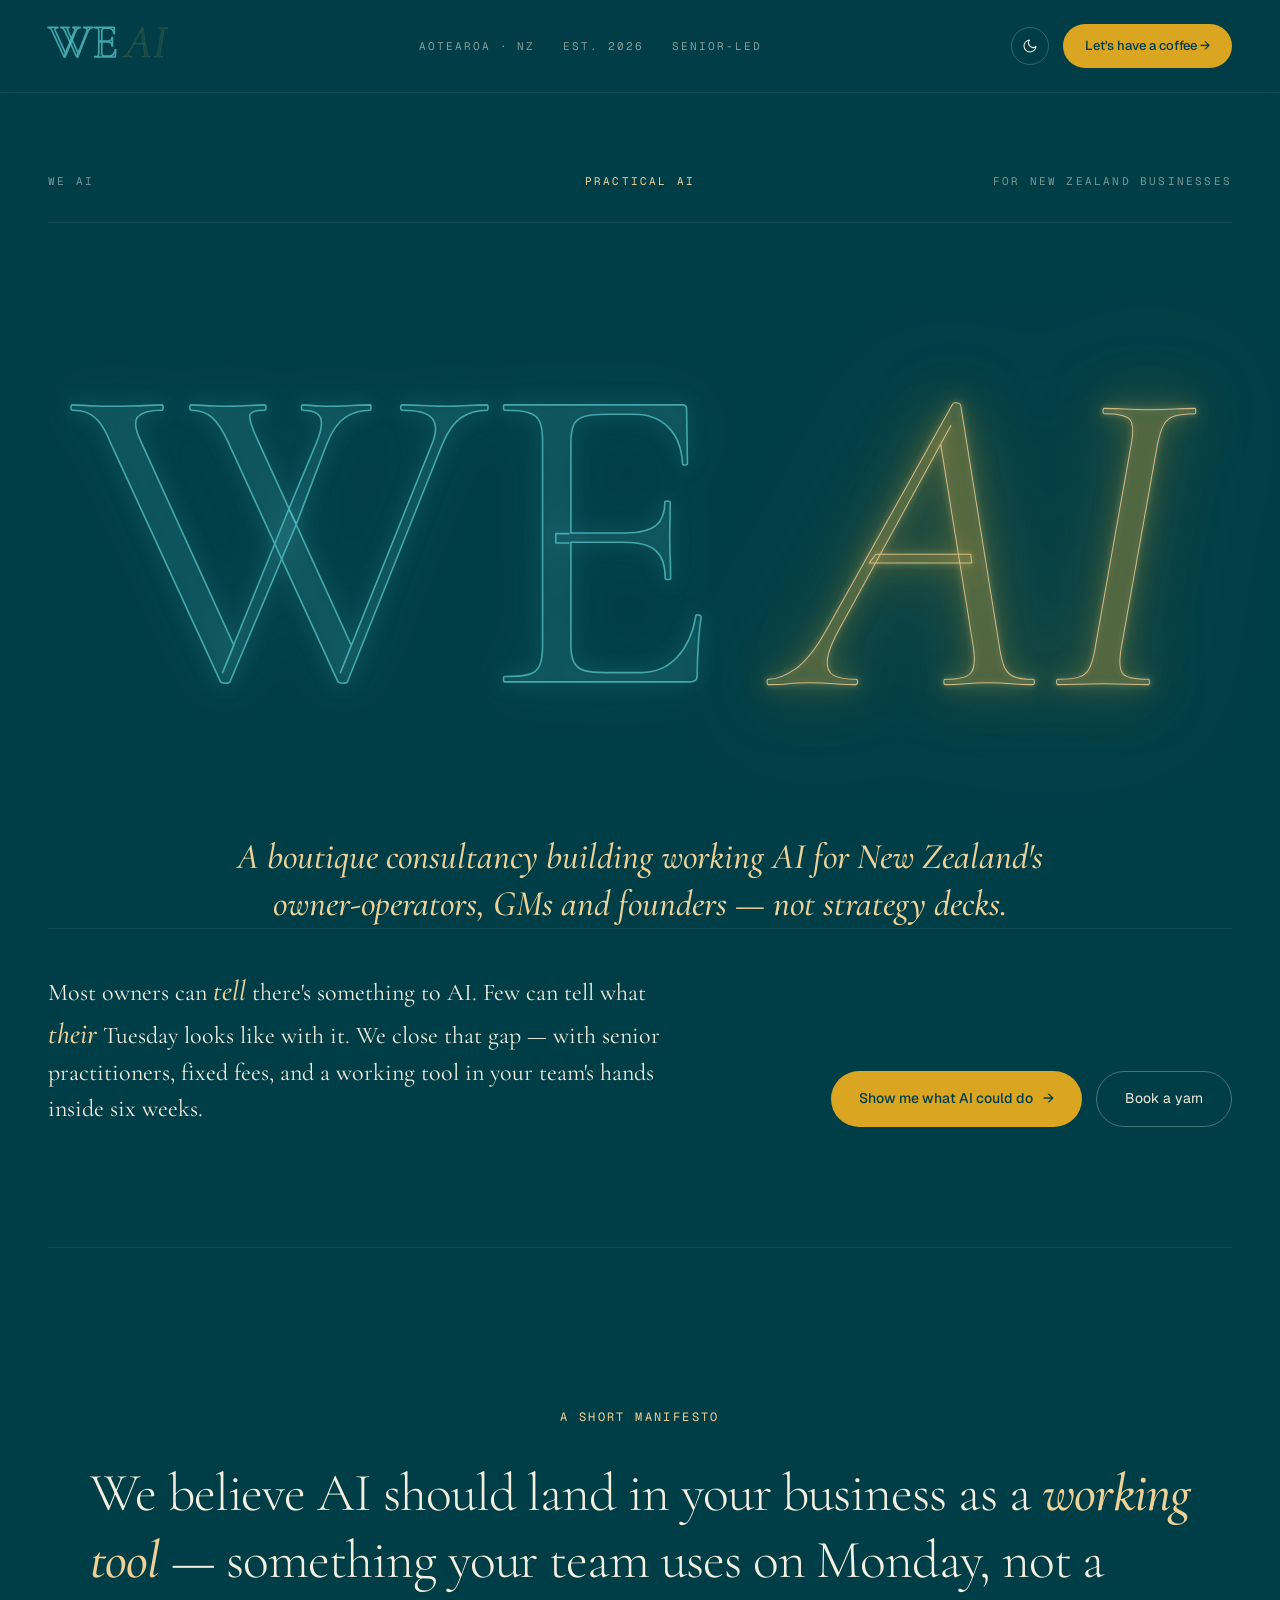
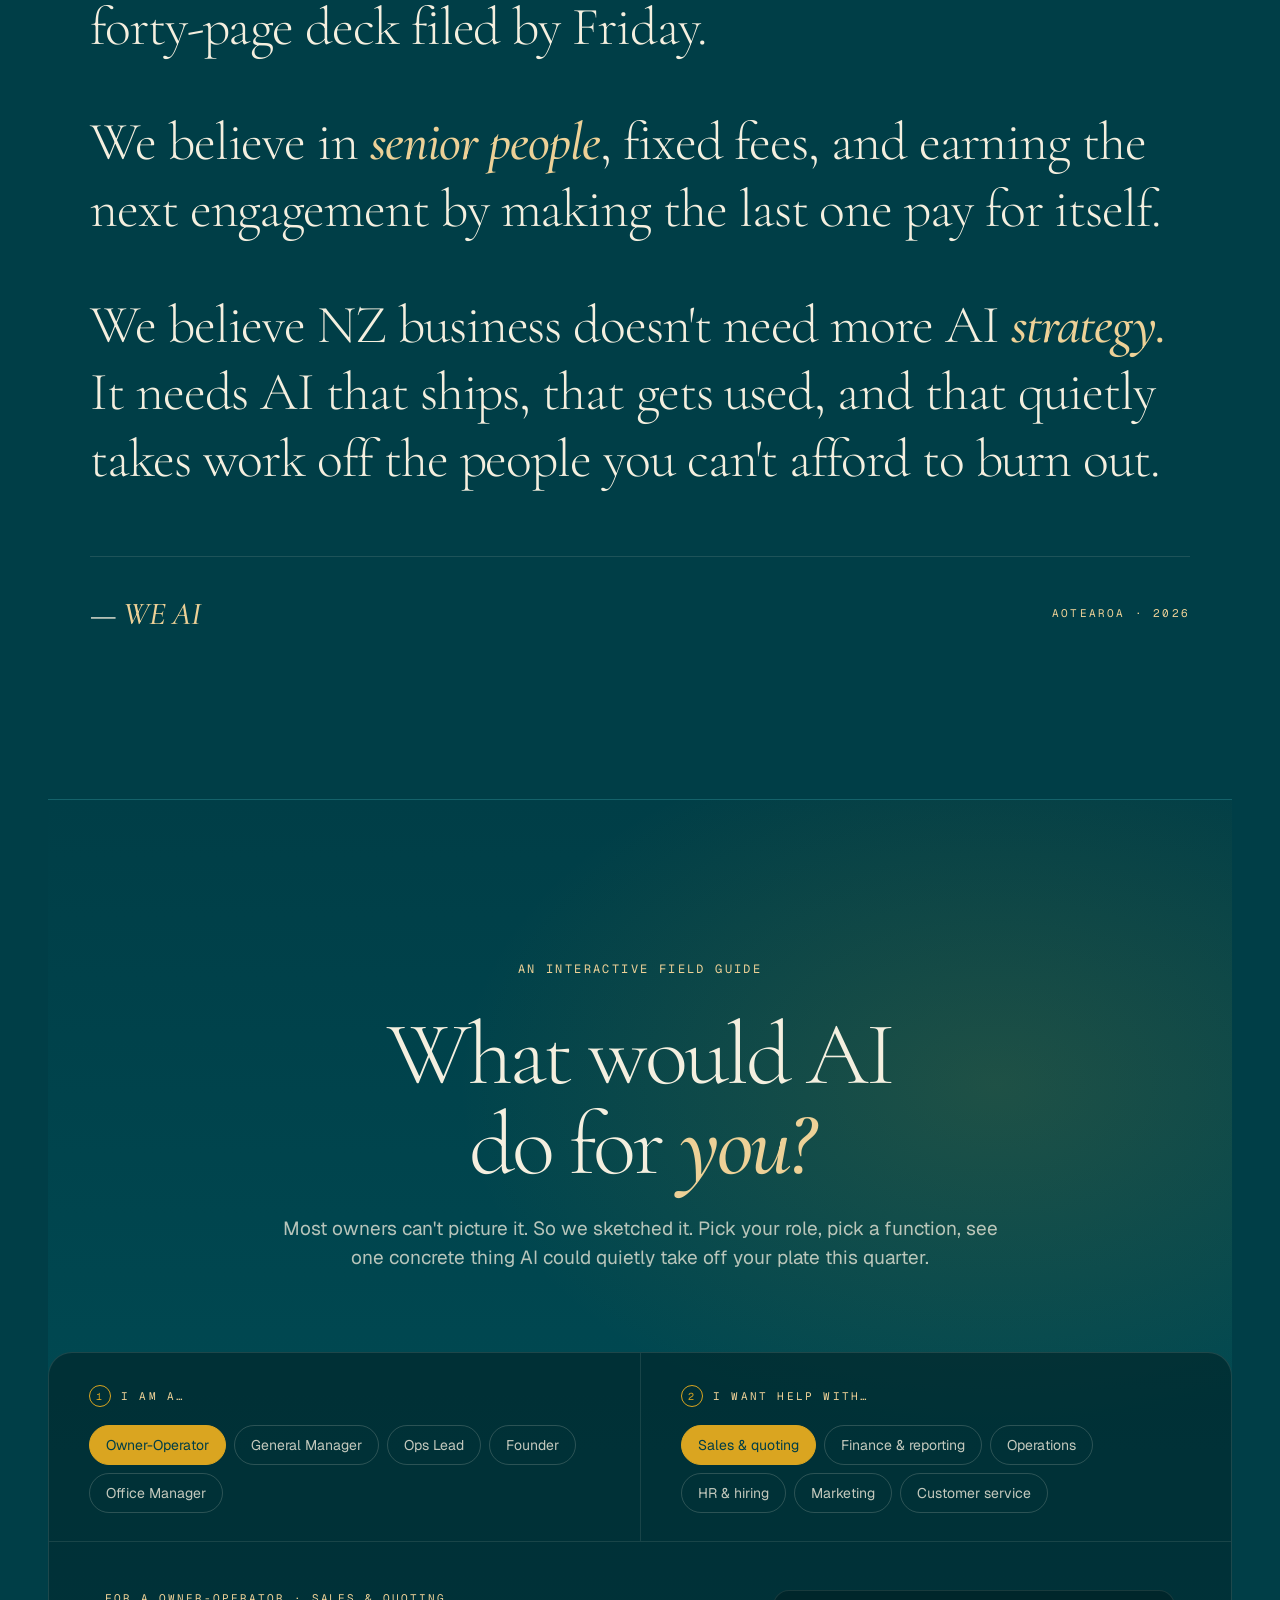
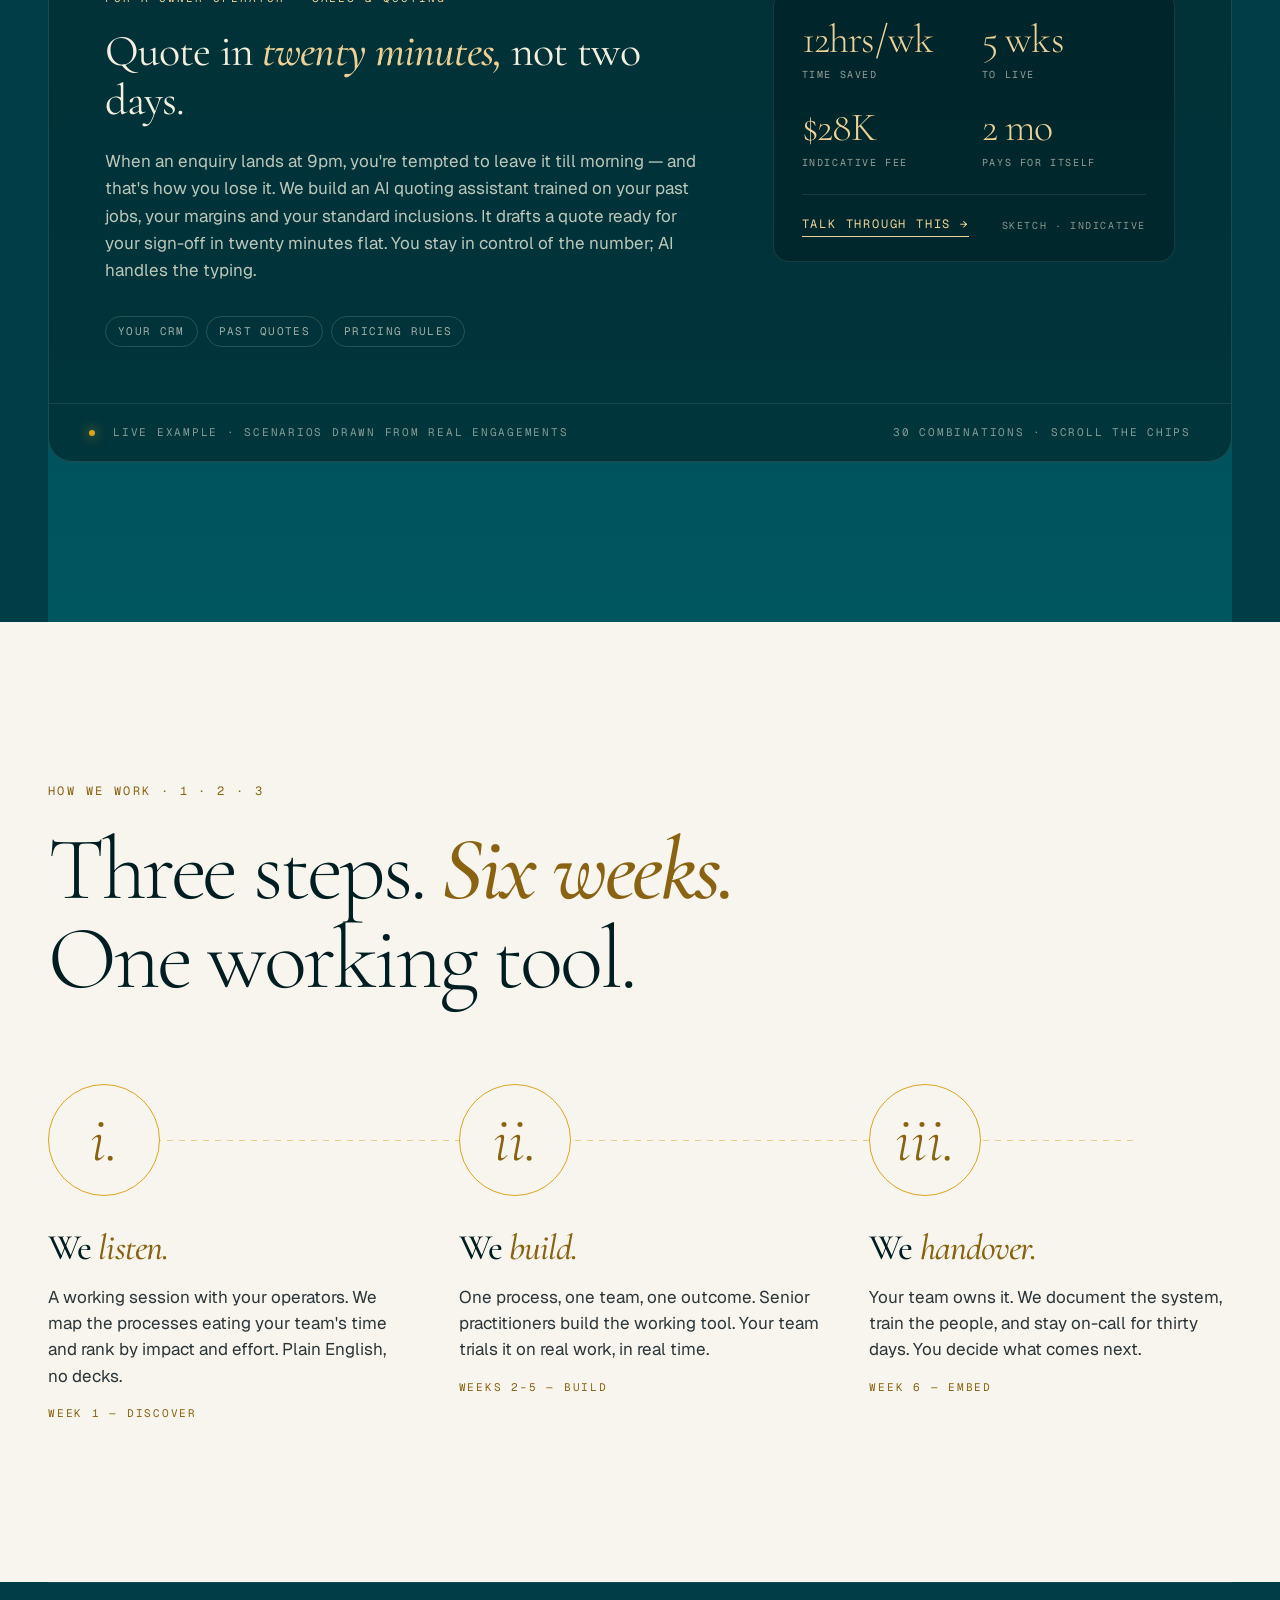
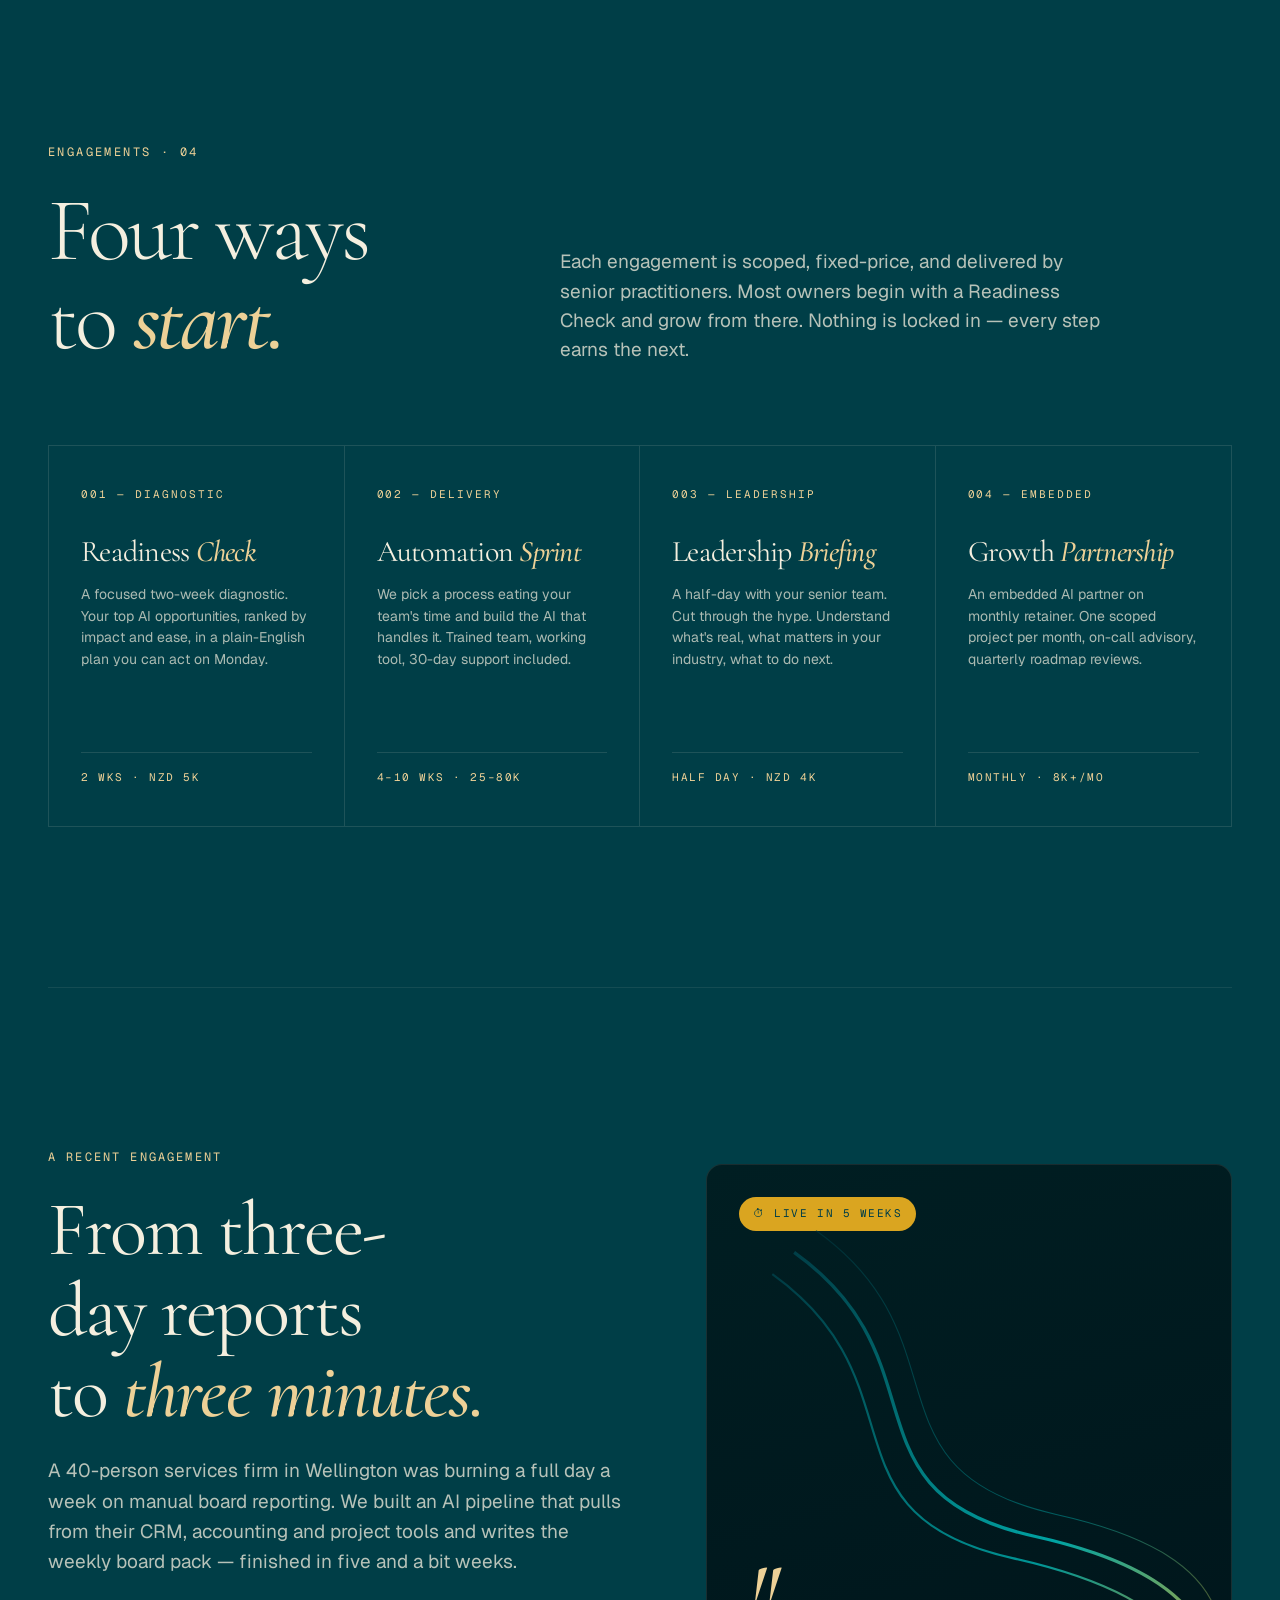
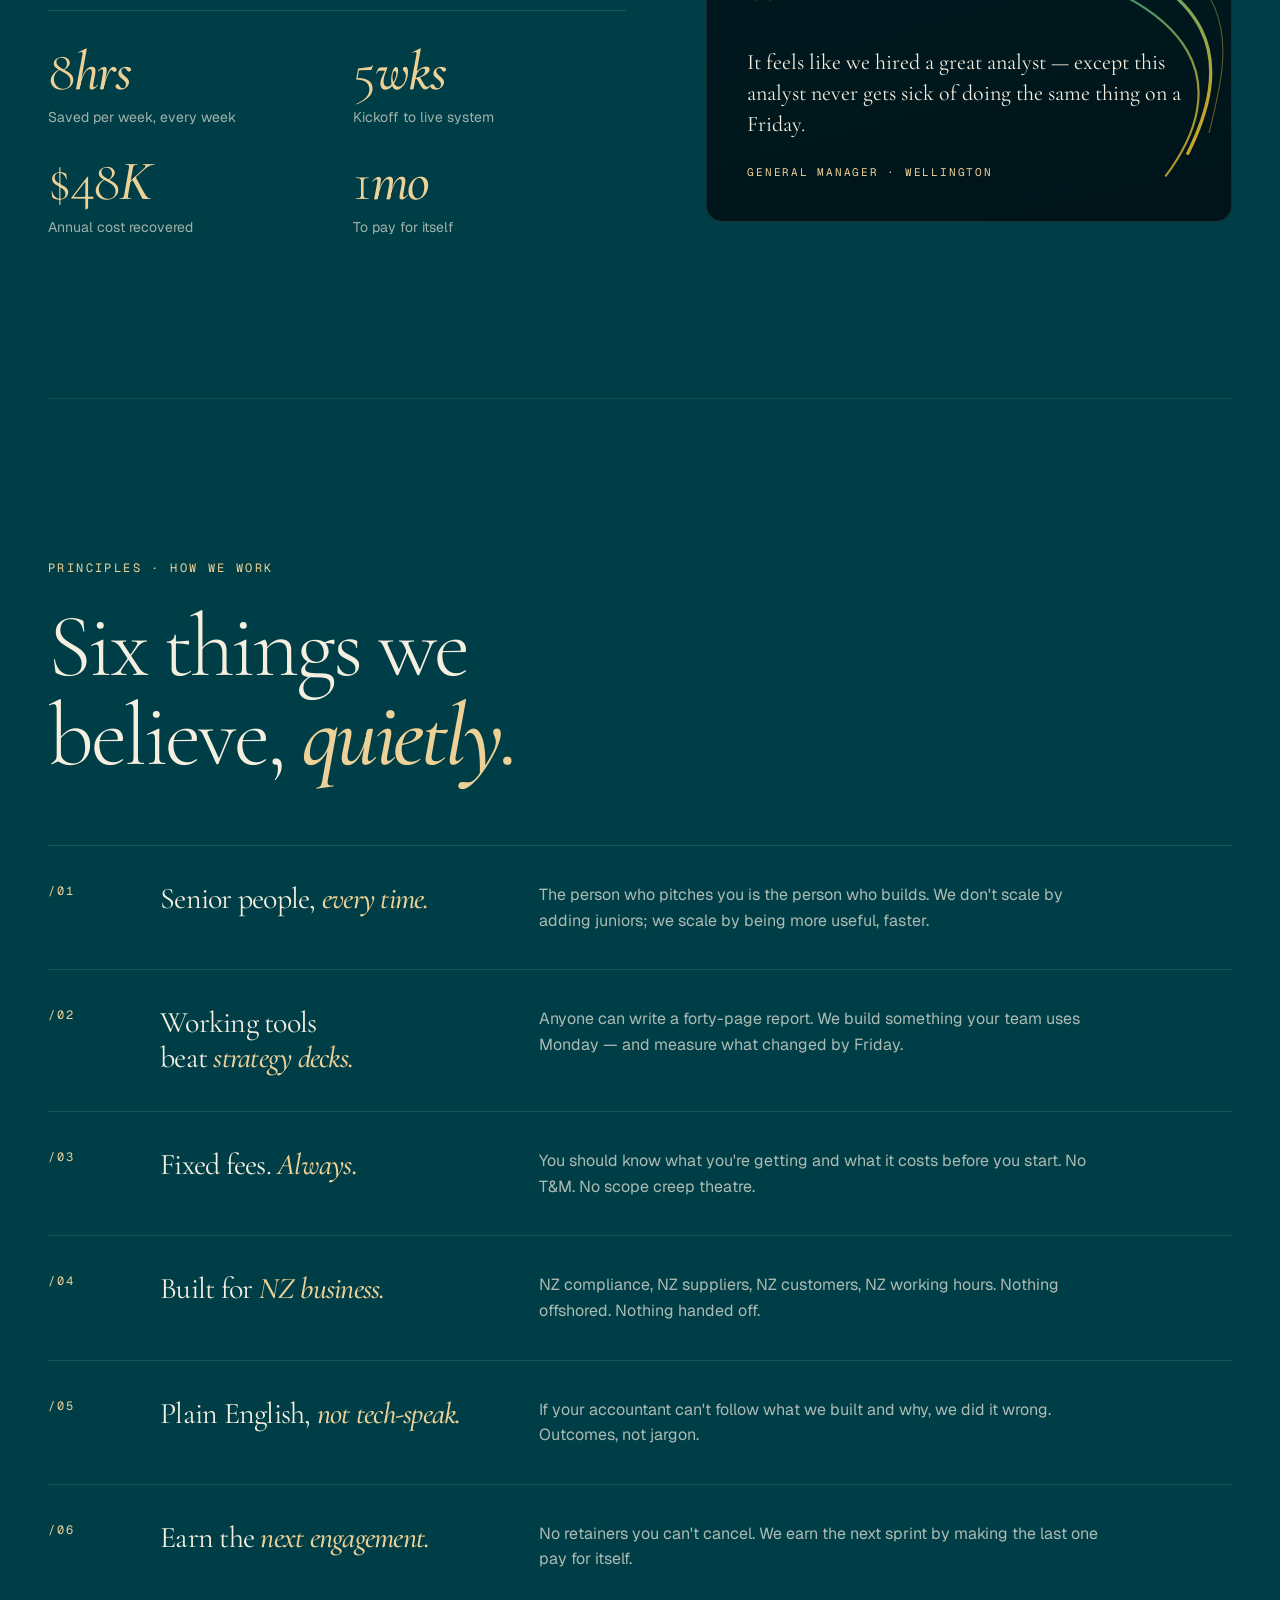
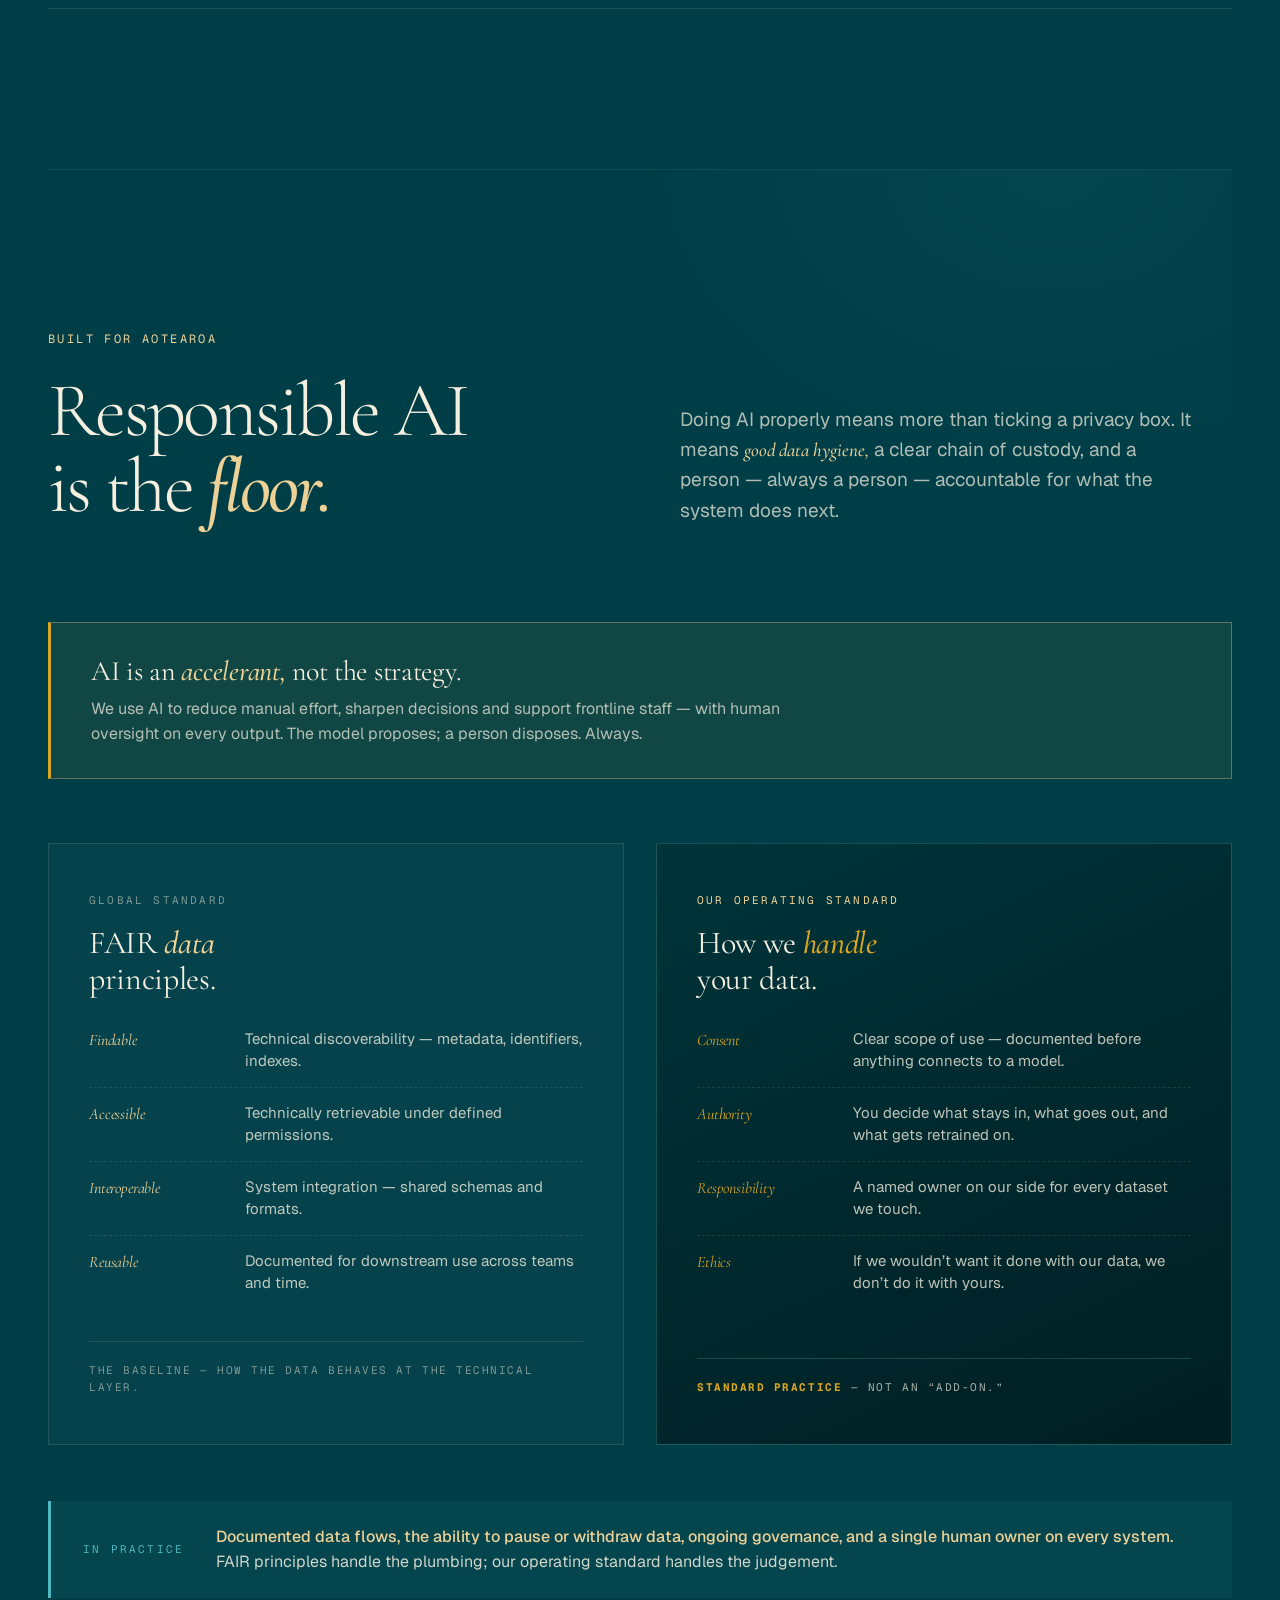
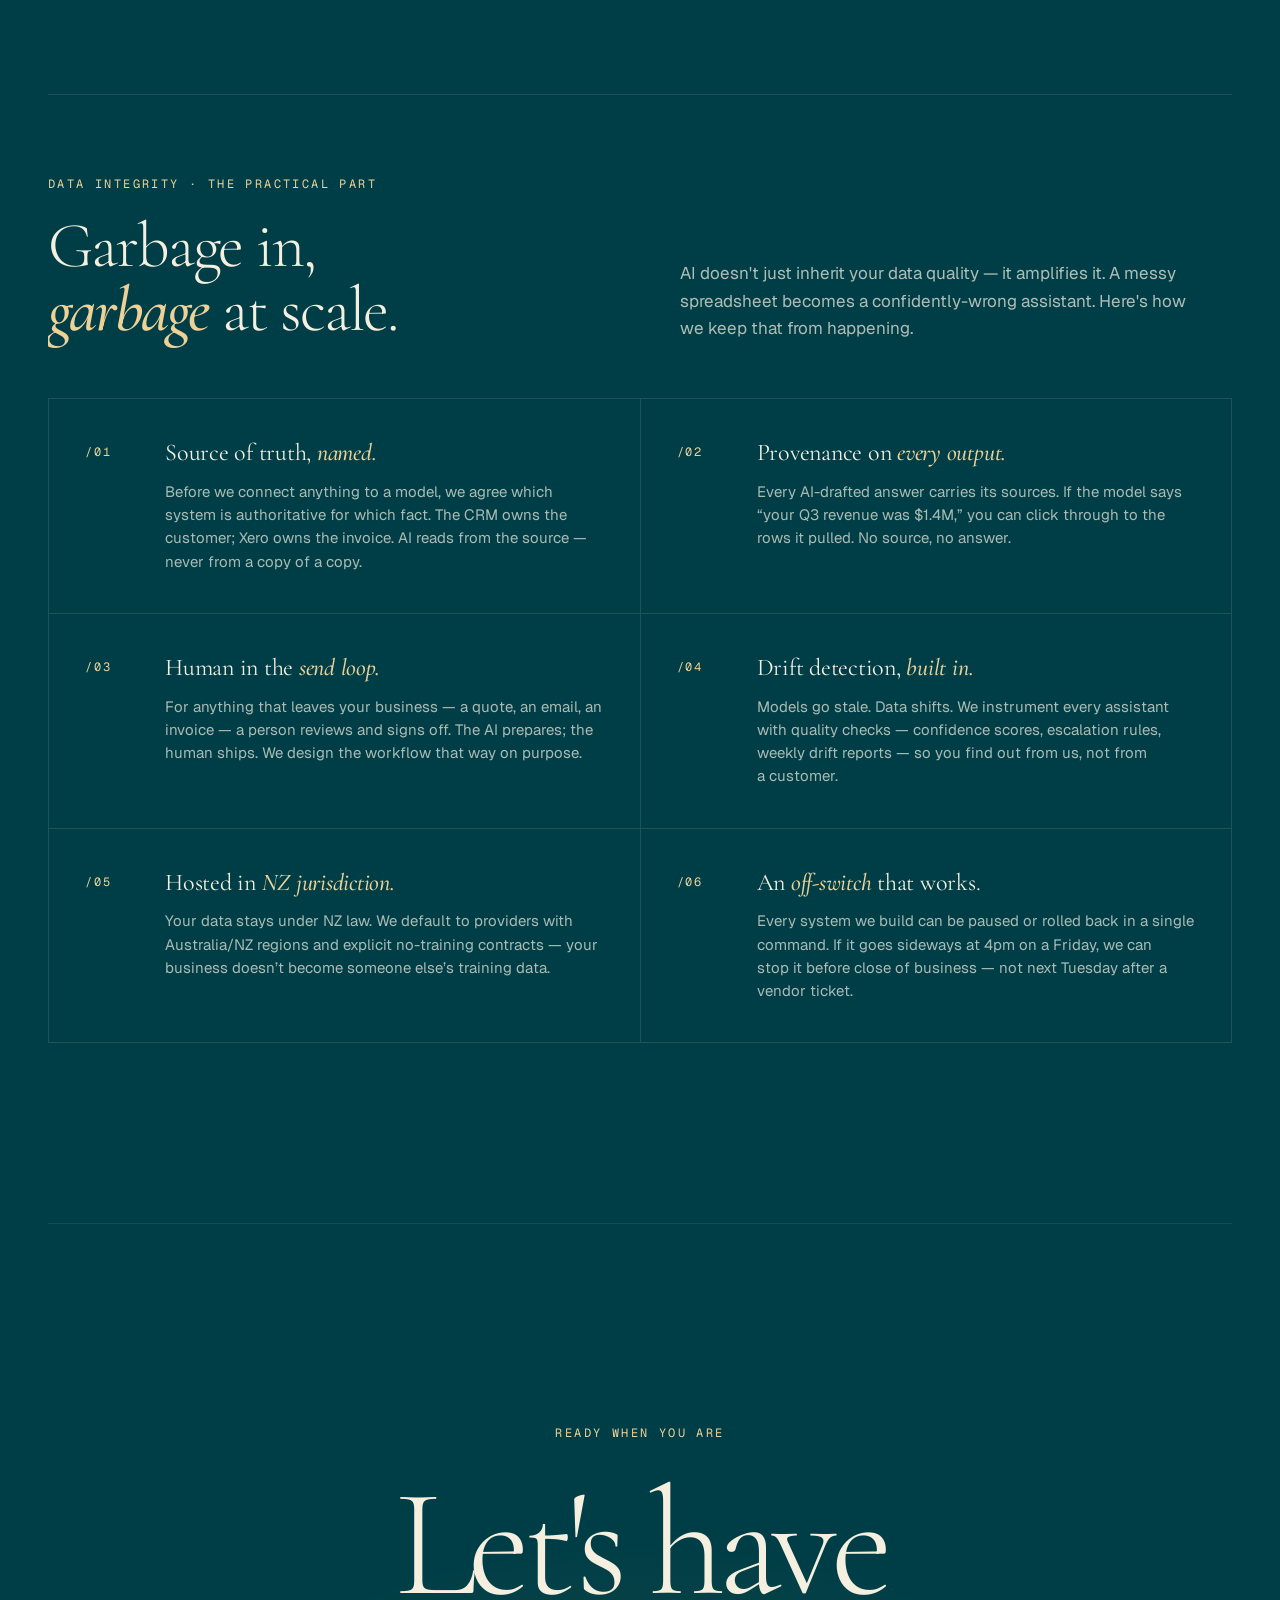
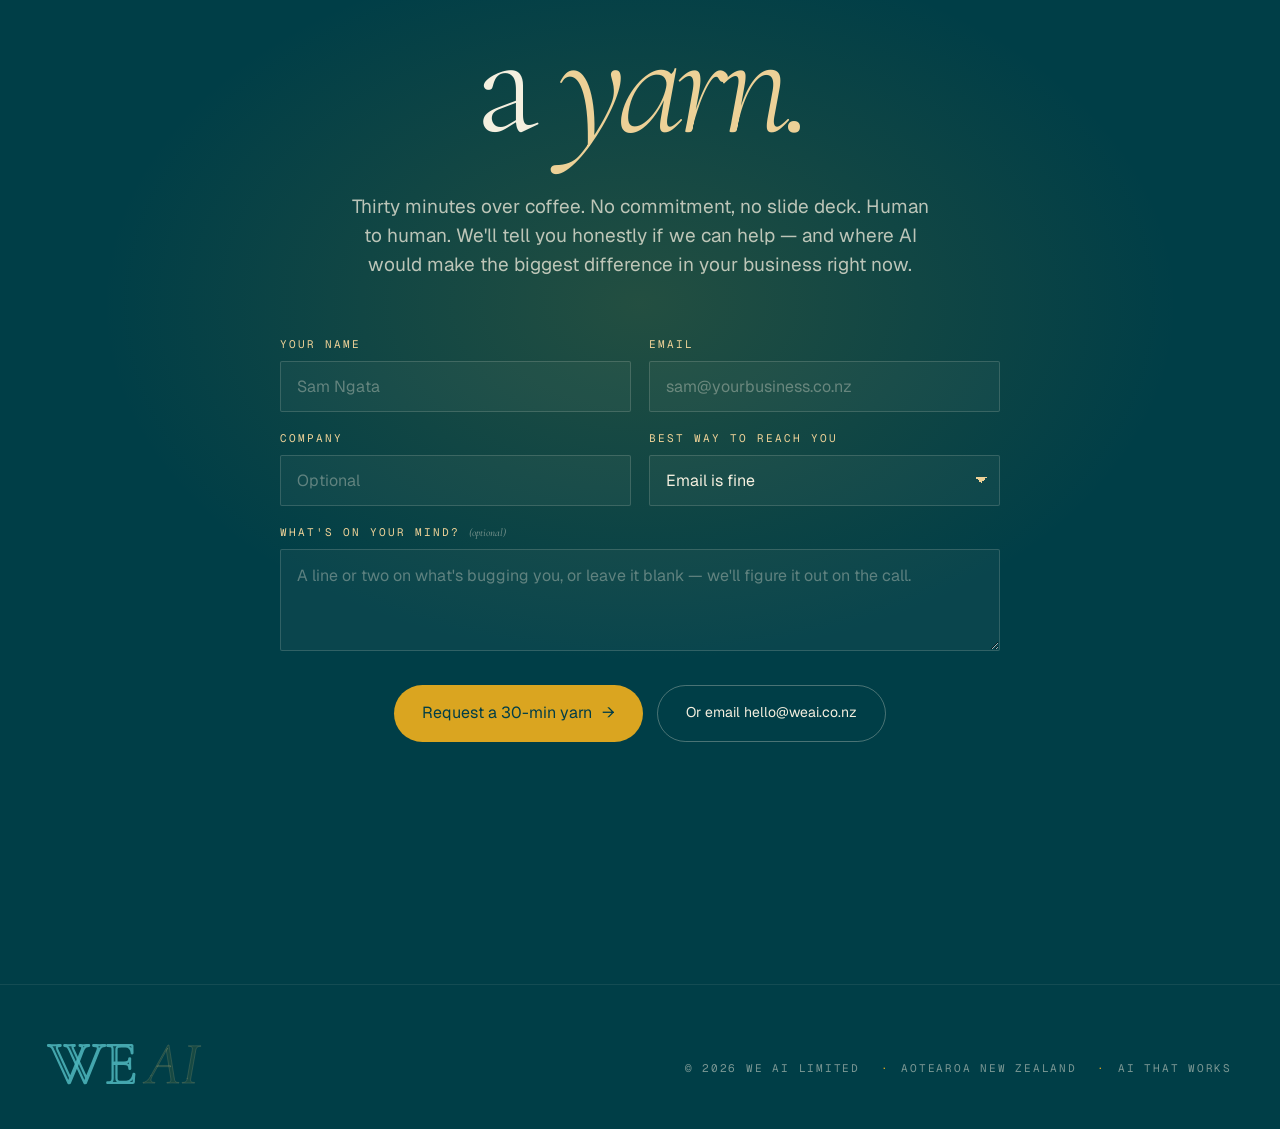
==== commit 2426ded3: "Brighten AI glow on teal/light themes Four-layer drop-shadow stack instead of two: - 3px cream-tinte" ====
--- a/index.html
+++ b/index.html
@@ -297,8 +297,10 @@
   :root[data-theme="light"] .word-mark .ai,
   :root[data-theme="teal"] .word-mark .ai {
     filter:
-      drop-shadow(0 0 8px rgba(218, 165, 32, 0.60))
-      drop-shadow(0 0 22px rgba(218, 165, 32, 0.40));
+      drop-shadow(0 0 3px rgba(237, 209, 151, 0.85))
+      drop-shadow(0 0 10px rgba(218, 165, 32, 0.75))
+      drop-shadow(0 0 26px rgba(218, 165, 32, 0.55))
+      drop-shadow(0 0 48px rgba(218, 165, 32, 0.30));
   }
   /* draw-on animation removed — see note above the nav rule. */
 
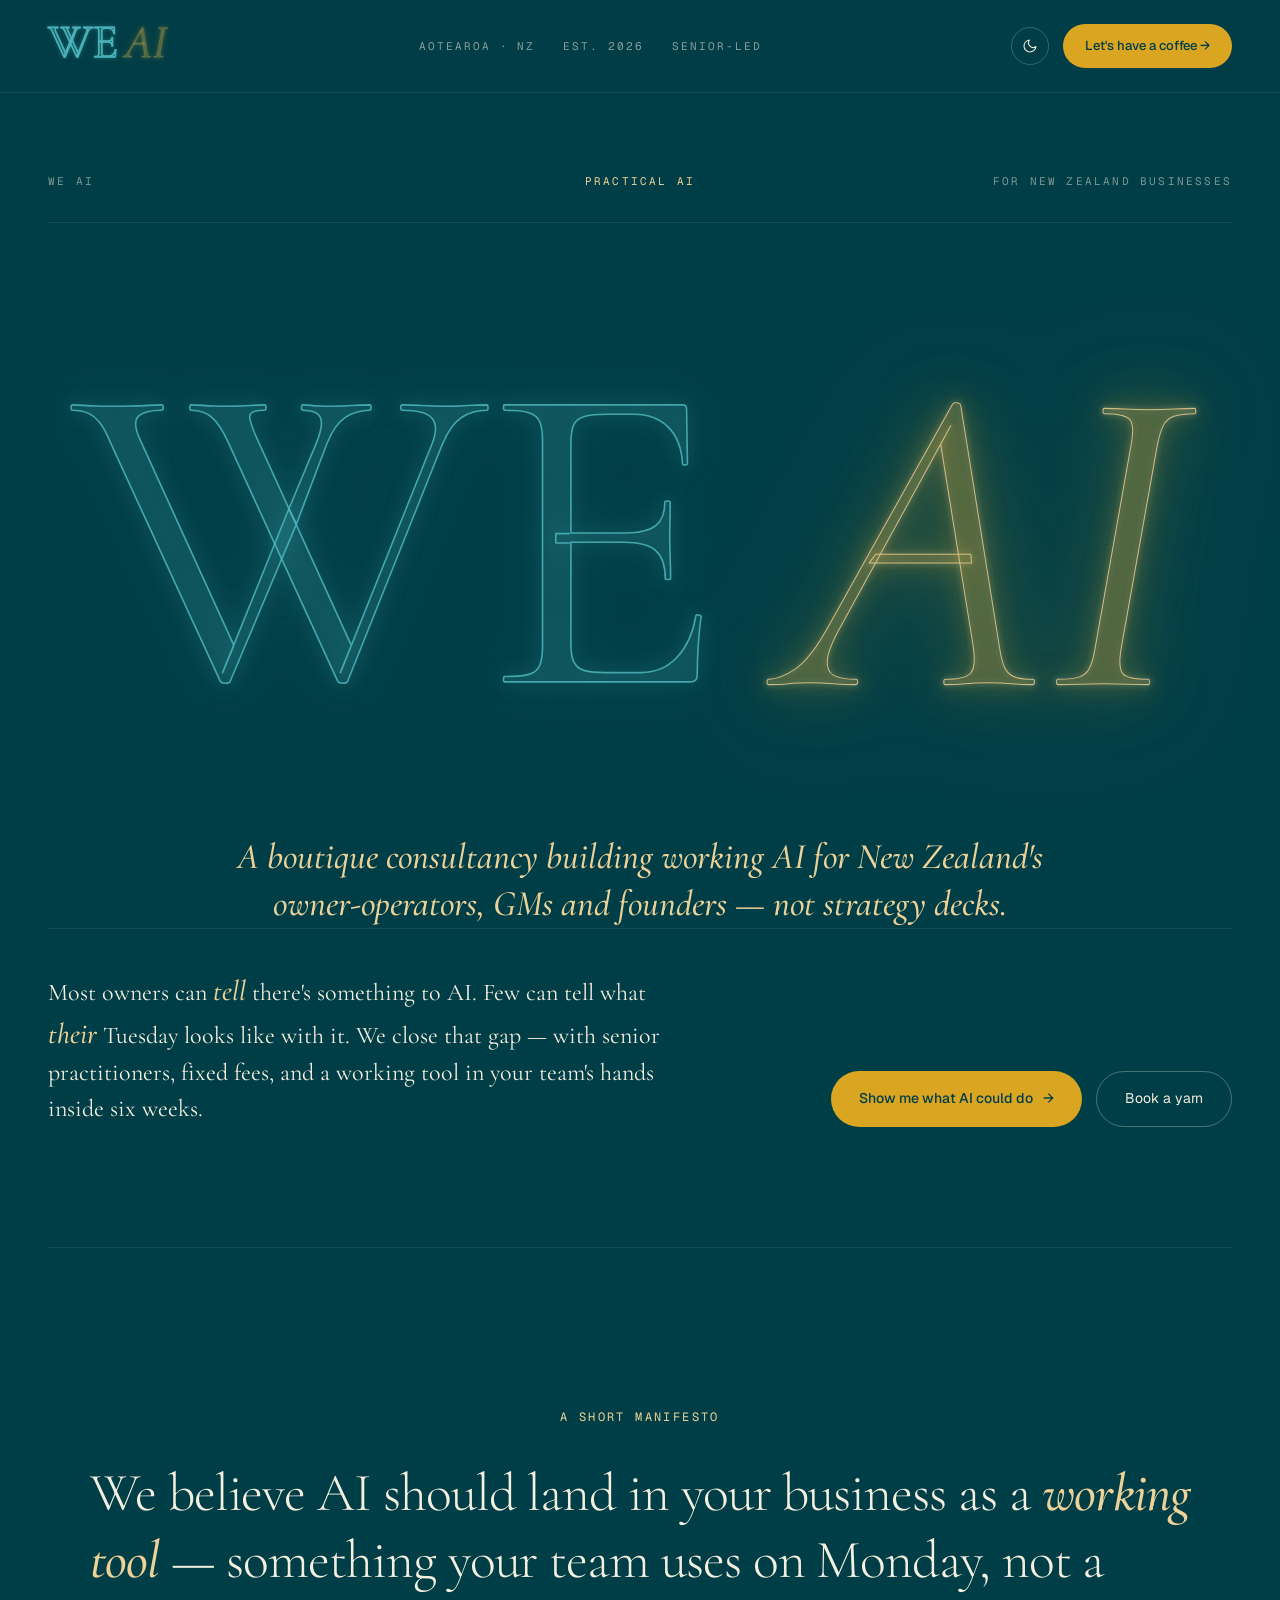
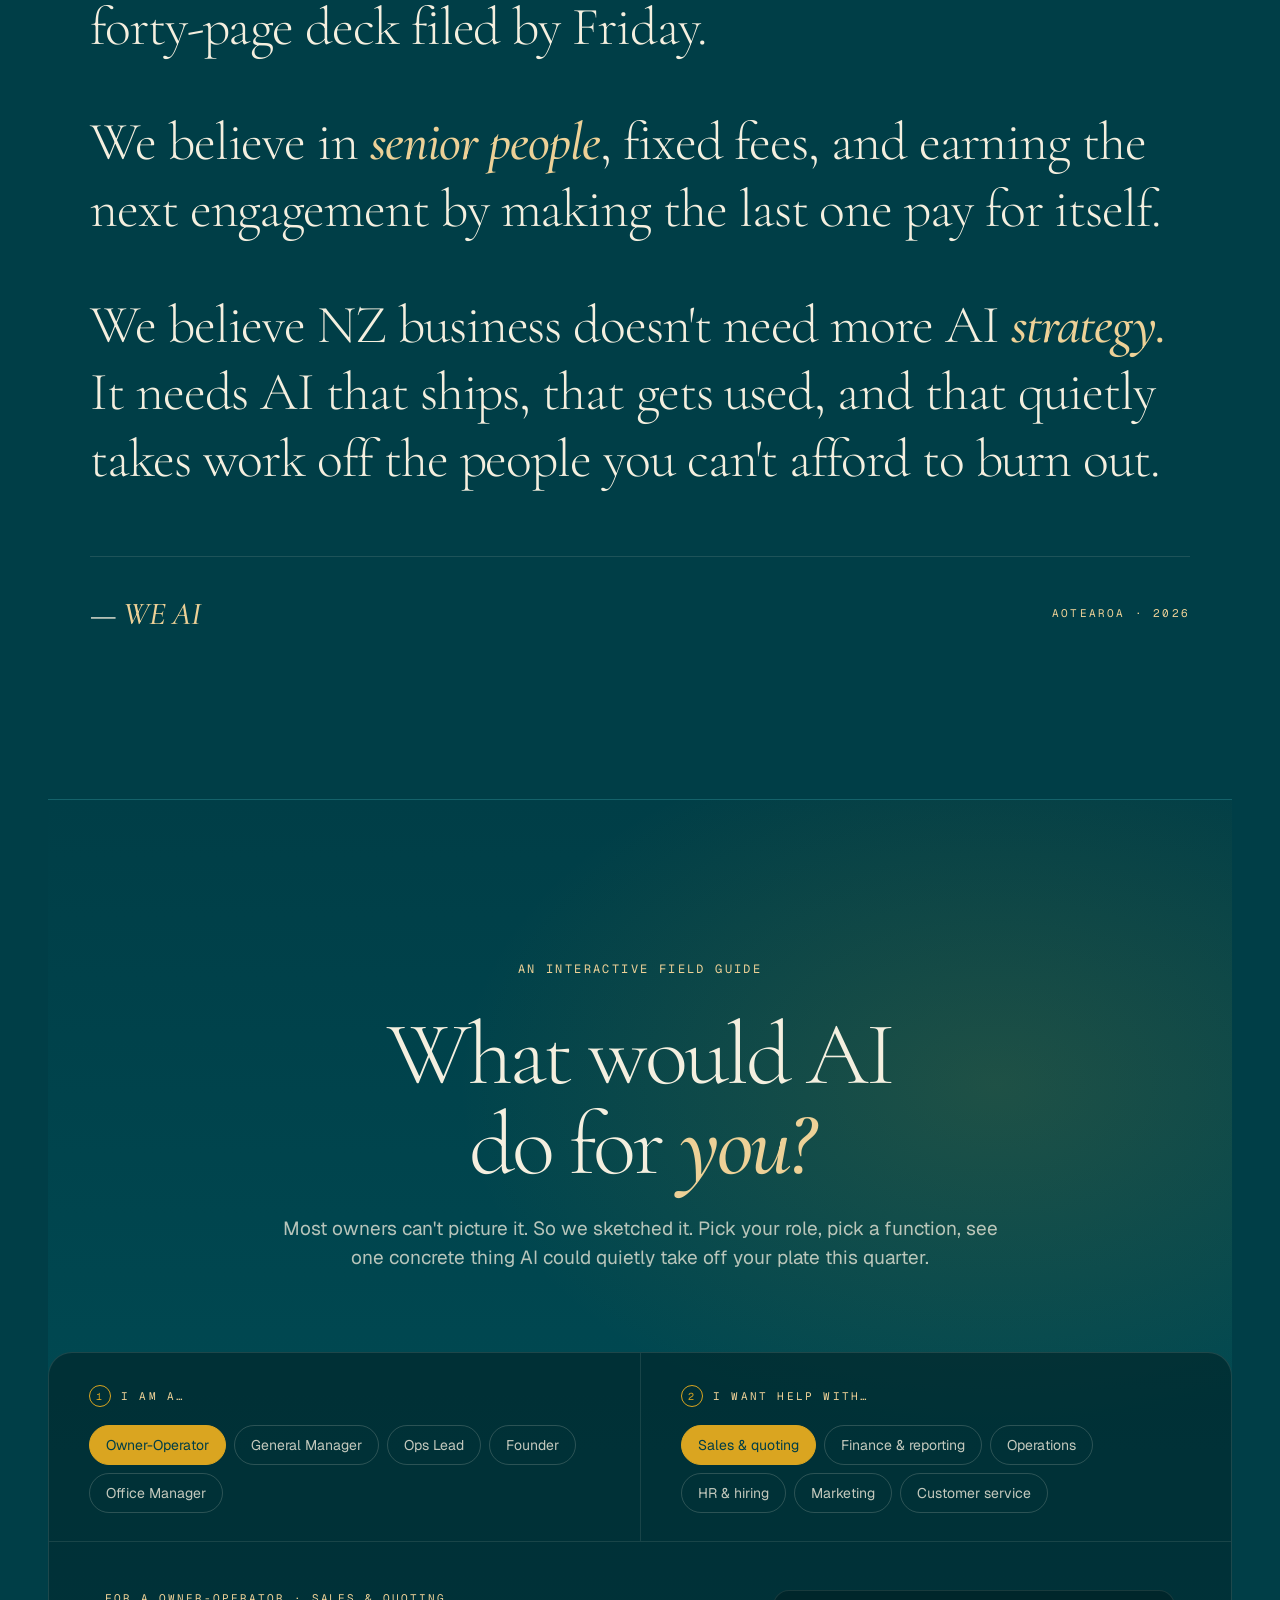
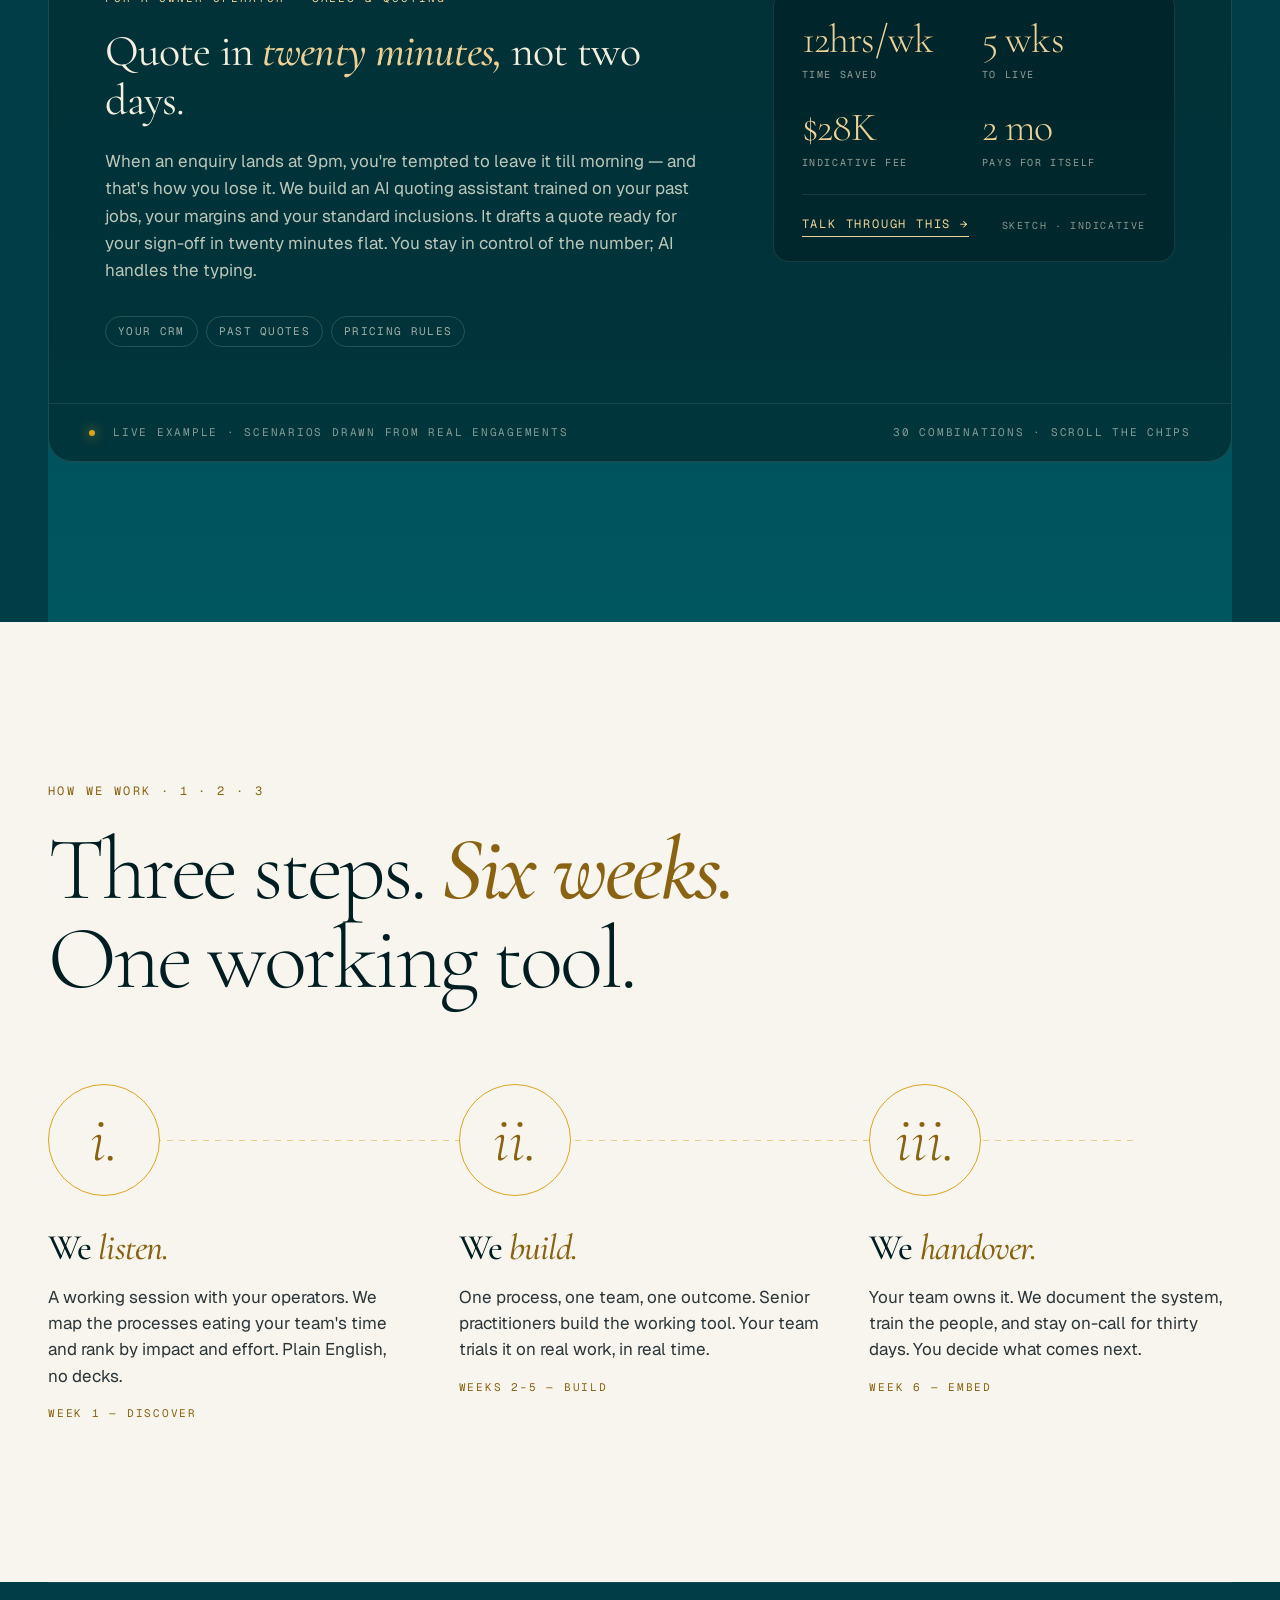
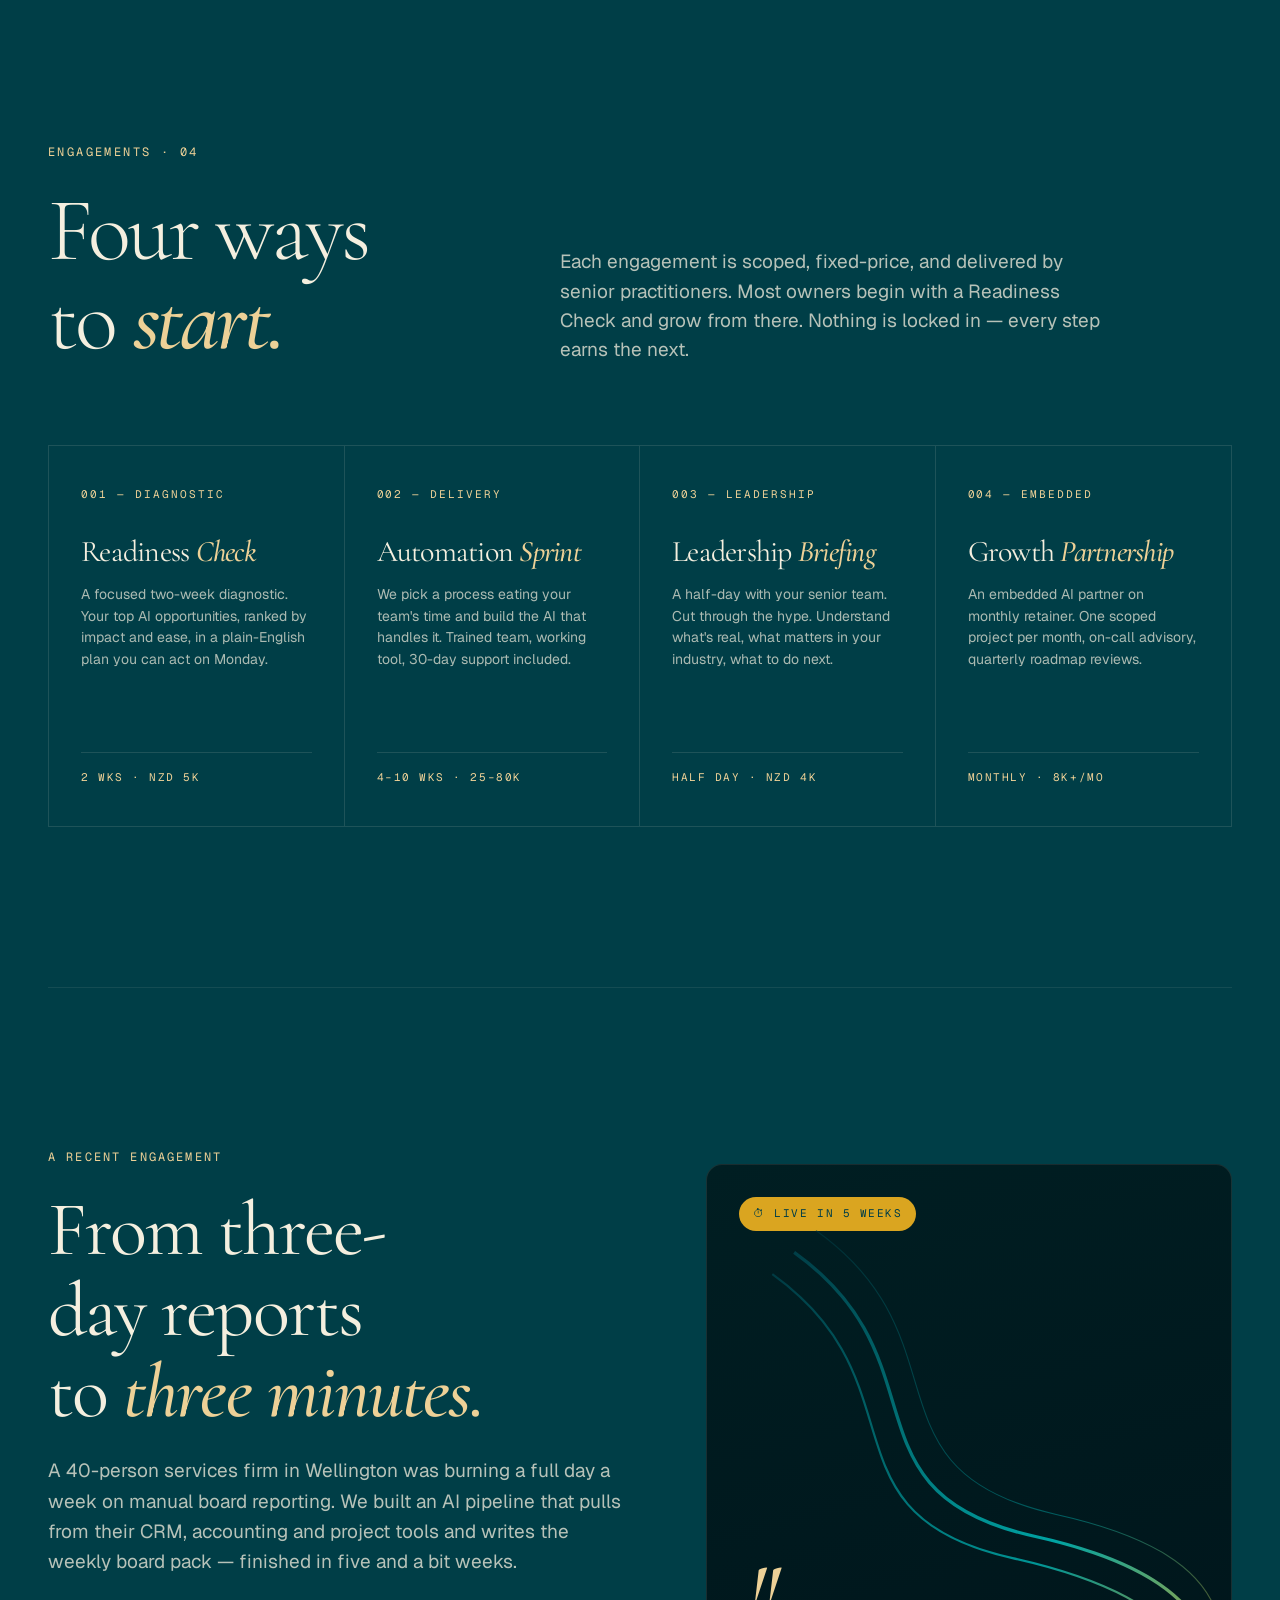
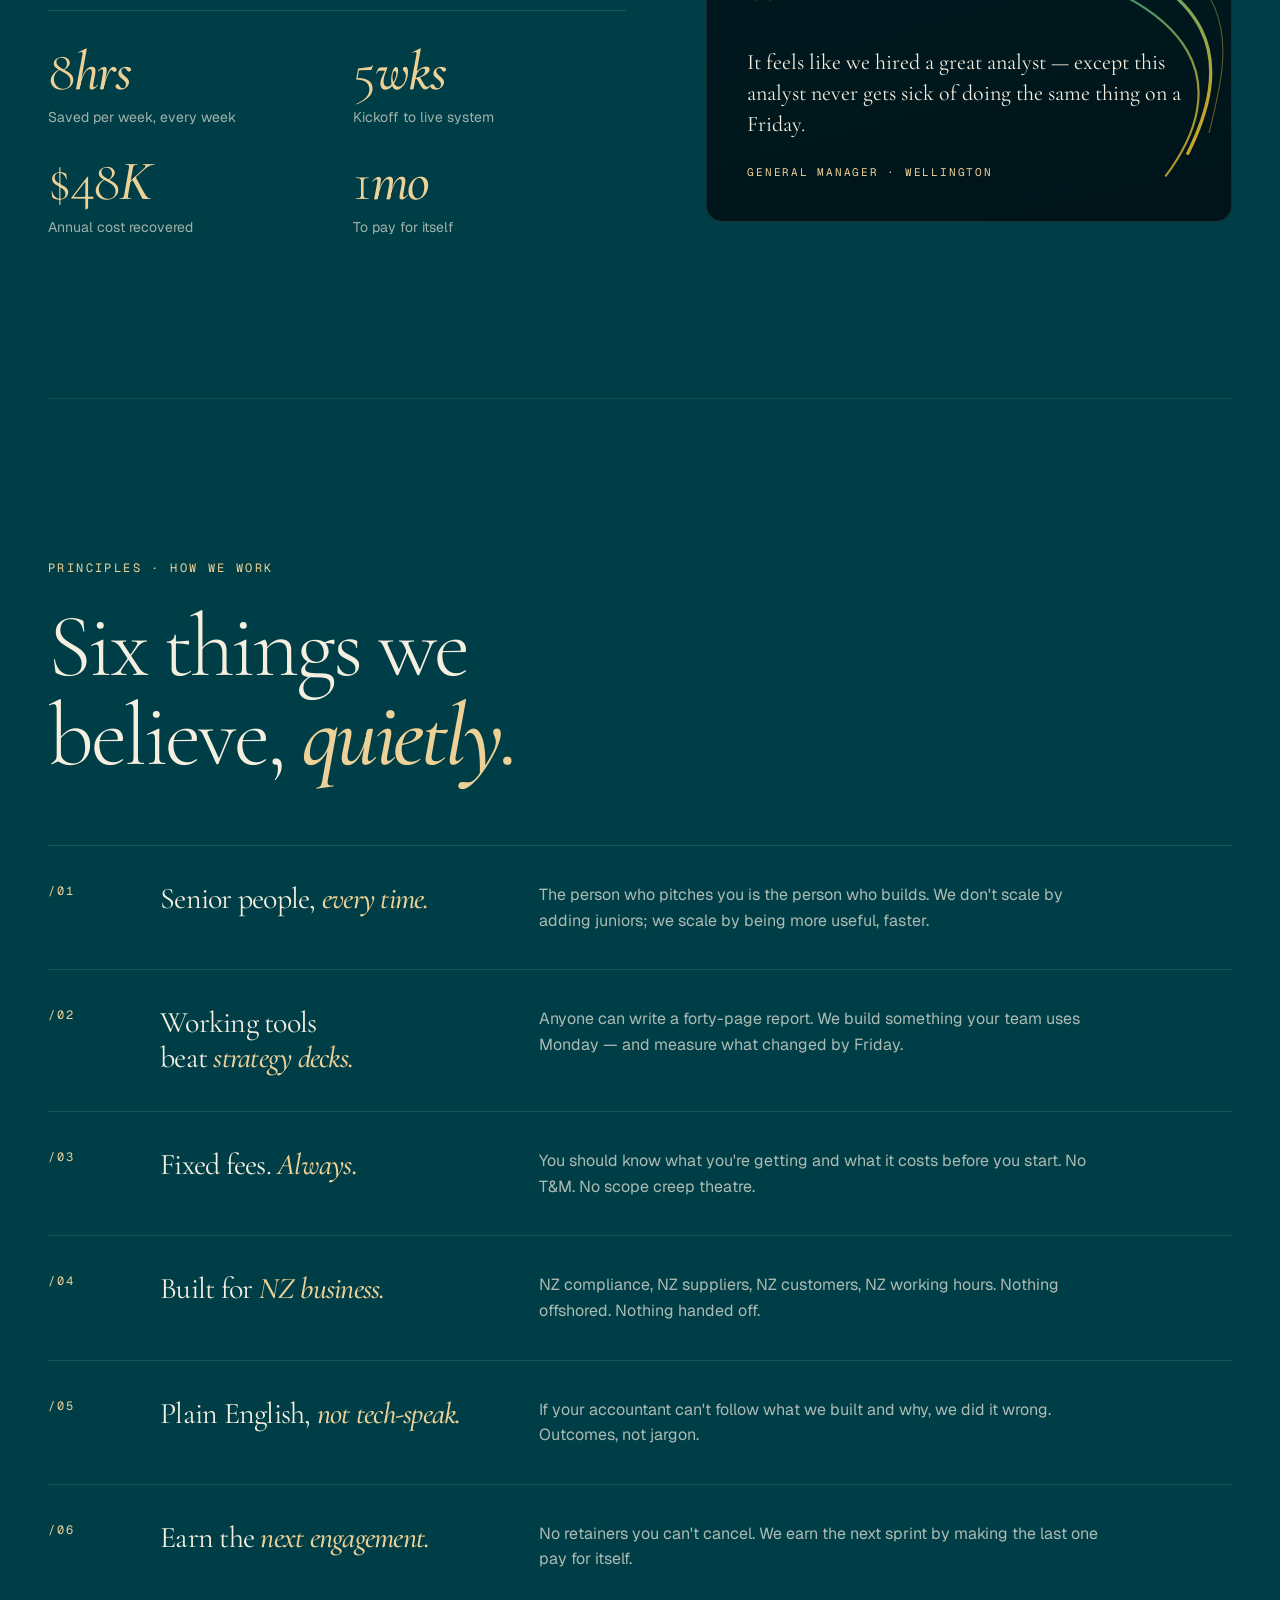
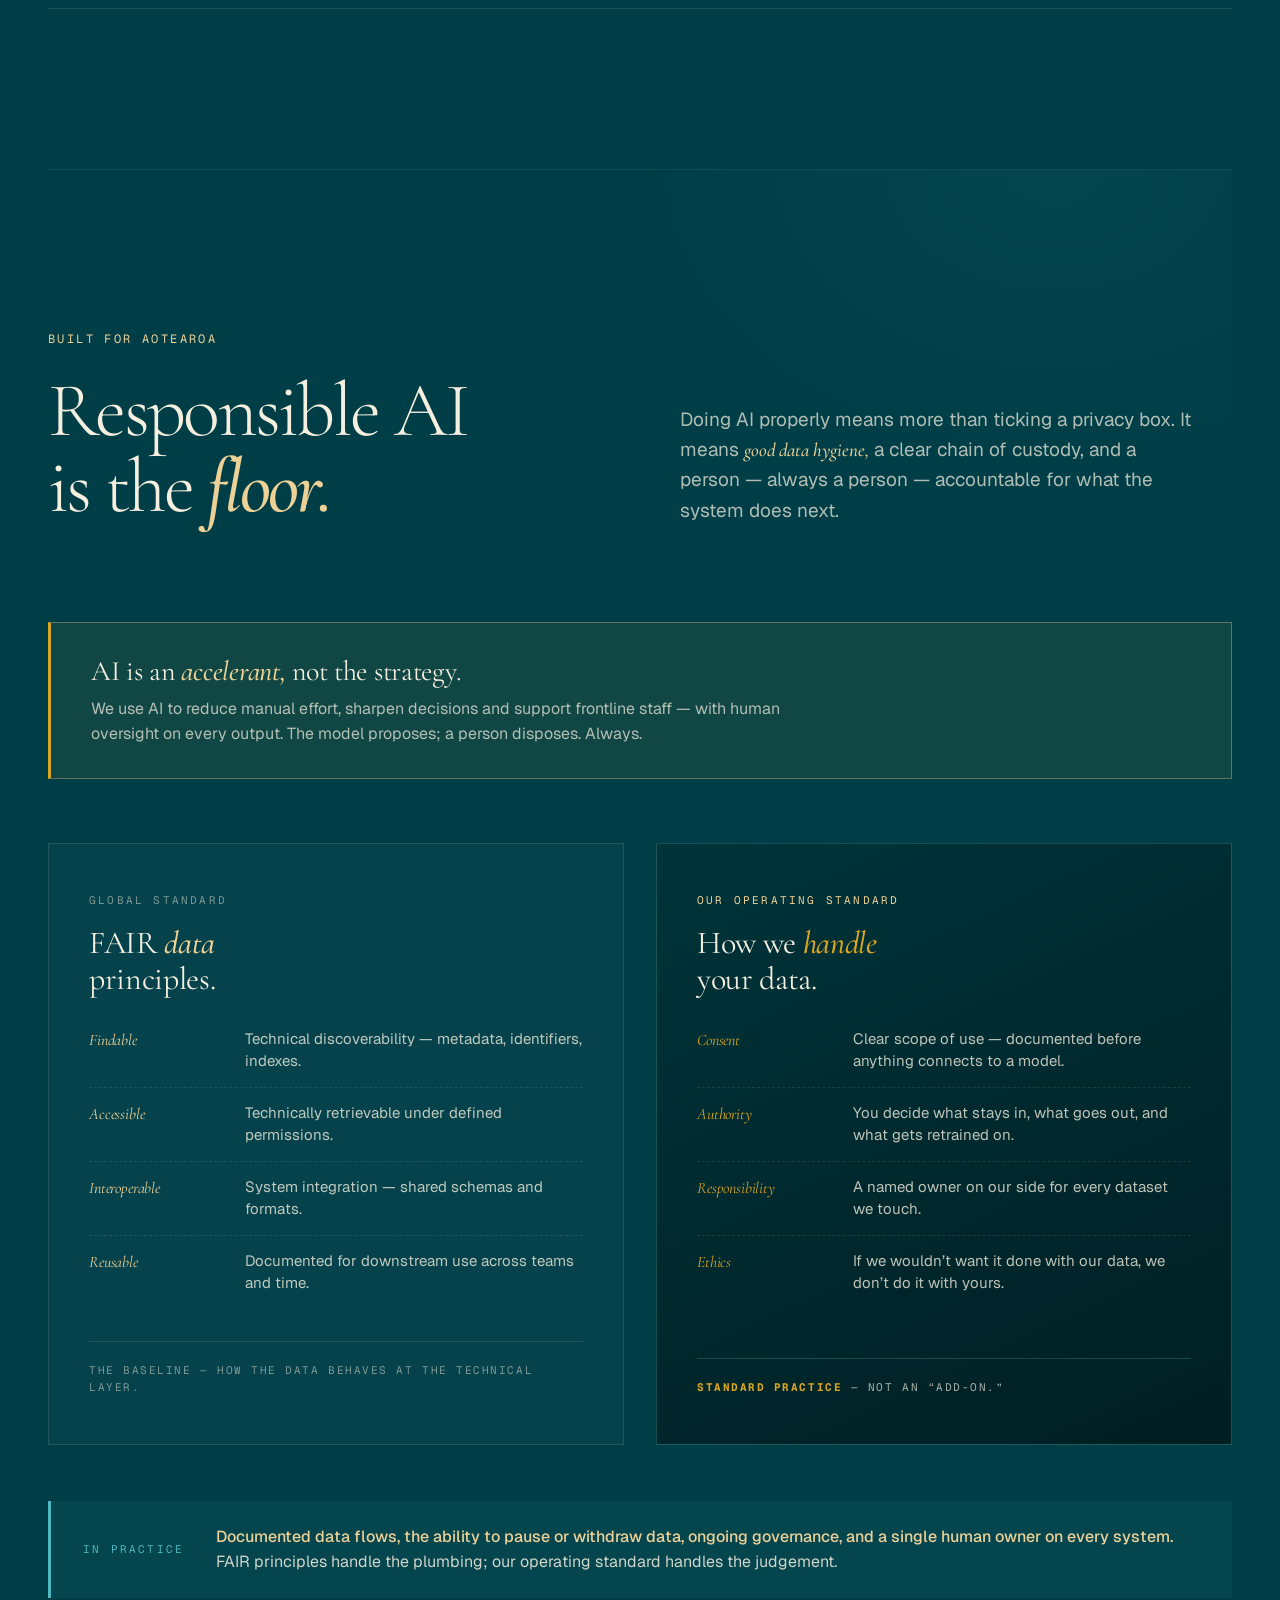
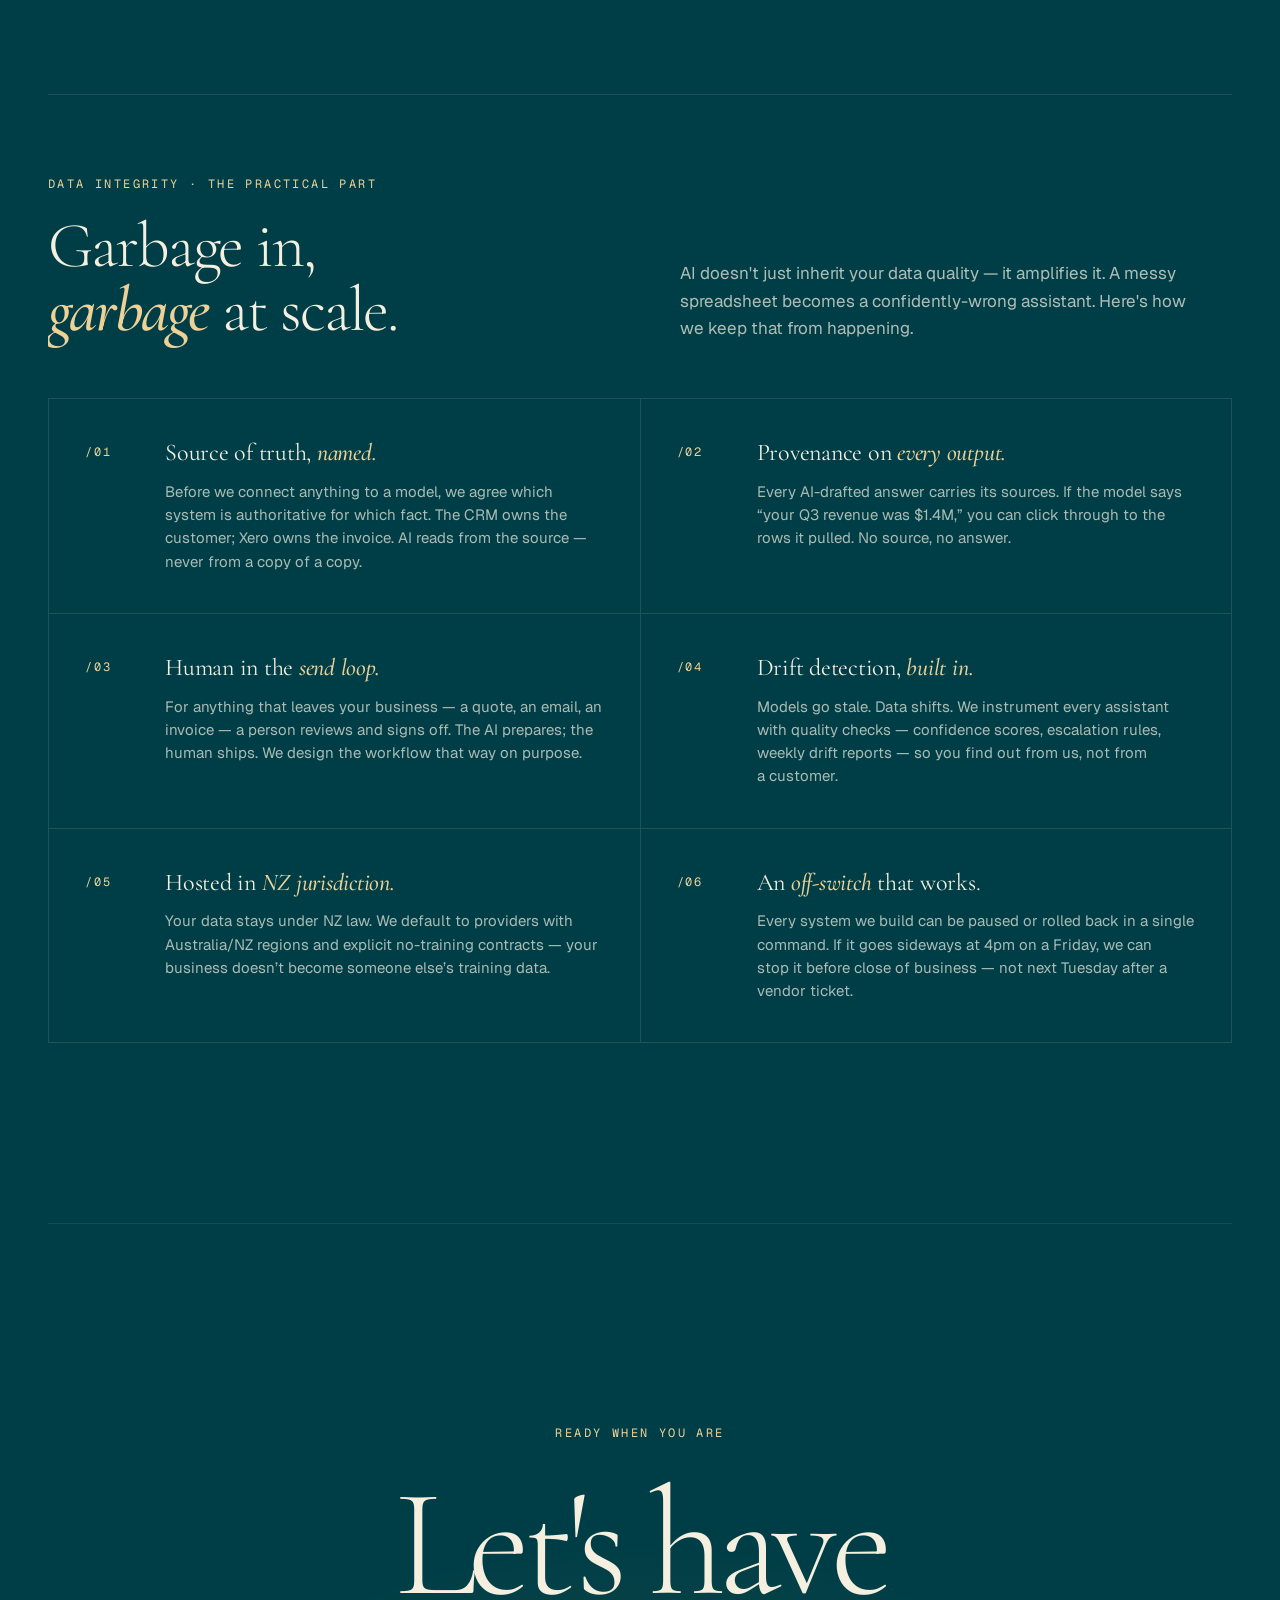
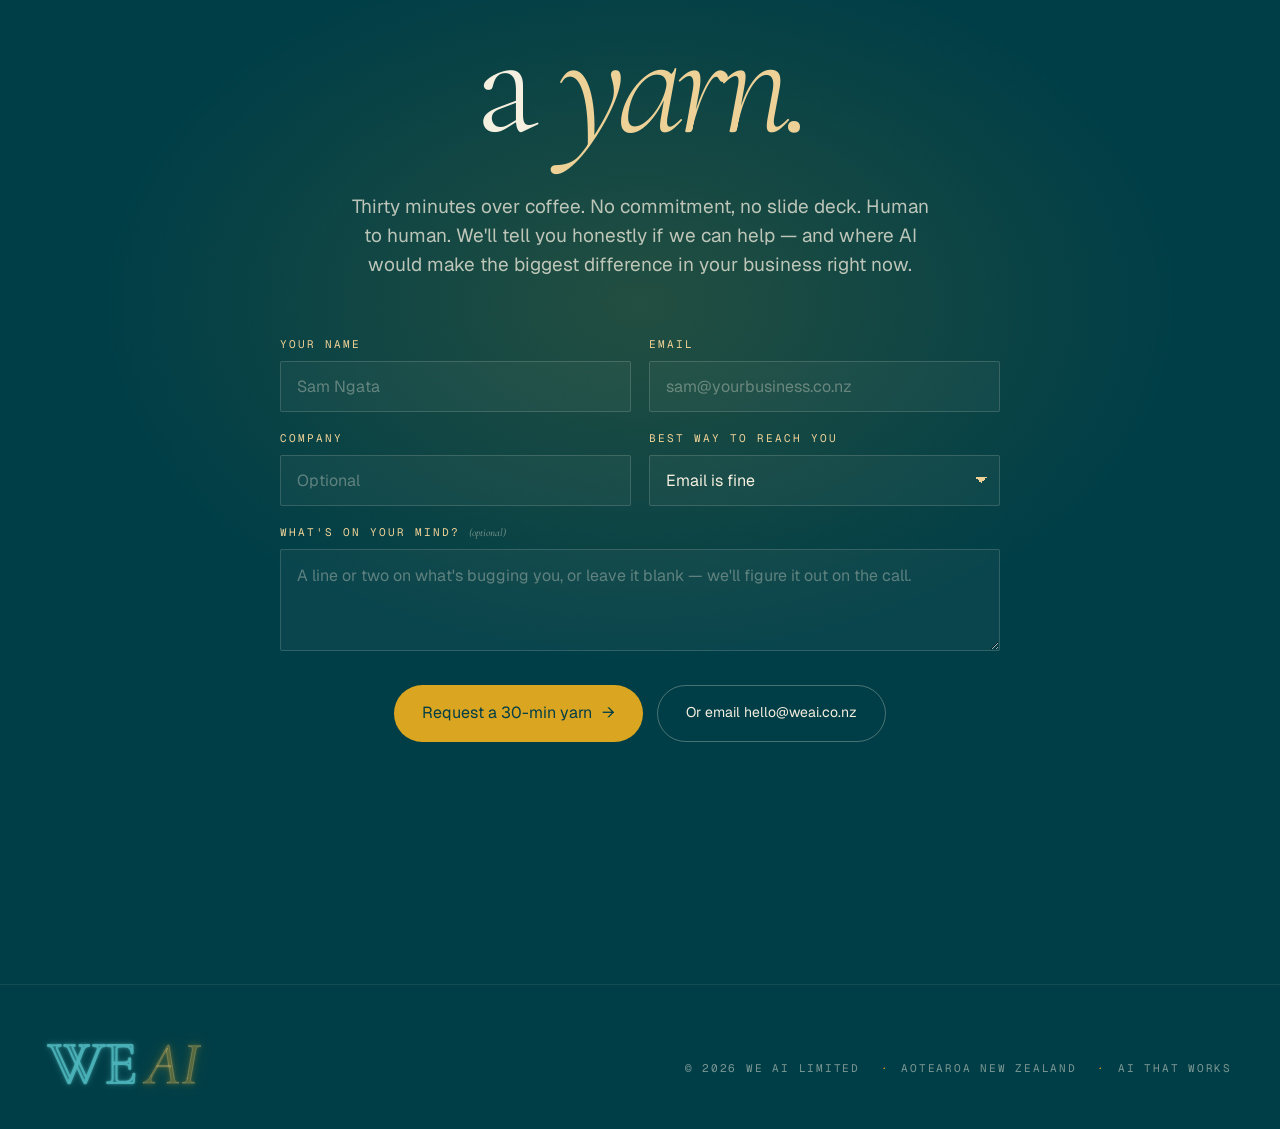
==== commit 9b12d39e: "Extend WE + AI glow to nav and footer wordmarks (scaled) Hero already had the brighter four-layer gl" ====
--- a/index.html
+++ b/index.html
@@ -301,6 +301,35 @@
       drop-shadow(0 0 10px rgba(218, 165, 32, 0.75))
       drop-shadow(0 0 26px rgba(218, 165, 32, 0.55))
       drop-shadow(0 0 48px rgba(218, 165, 32, 0.30));
+  }
+  /* Nav and footer wordmarks get the same glow treatment, scaled down for their smaller sizes. */
+  :root[data-theme="light"] .nav-logo svg .we,
+  :root[data-theme="teal"]  .nav-logo svg .we {
+    filter:
+      drop-shadow(0 0 2px rgba(79, 184, 190, 0.65))
+      drop-shadow(0 0 6px rgba(79, 184, 190, 0.40));
+  }
+  :root[data-theme="light"] .nav-logo svg .ai,
+  :root[data-theme="teal"]  .nav-logo svg .ai {
+    filter:
+      drop-shadow(0 0 1px rgba(237, 209, 151, 0.85))
+      drop-shadow(0 0 3px rgba(218, 165, 32, 0.75))
+      drop-shadow(0 0 7px rgba(218, 165, 32, 0.55))
+      drop-shadow(0 0 12px rgba(218, 165, 32, 0.30));
+  }
+  :root[data-theme="light"] footer .wm-svg .we,
+  :root[data-theme="teal"]  footer .wm-svg .we {
+    filter:
+      drop-shadow(0 0 2px rgba(79, 184, 190, 0.65))
+      drop-shadow(0 0 7px rgba(79, 184, 190, 0.40));
+  }
+  :root[data-theme="light"] footer .wm-svg .ai,
+  :root[data-theme="teal"]  footer .wm-svg .ai {
+    filter:
+      drop-shadow(0 0 1px rgba(237, 209, 151, 0.85))
+      drop-shadow(0 0 4px rgba(218, 165, 32, 0.75))
+      drop-shadow(0 0 9px rgba(218, 165, 32, 0.55))
+      drop-shadow(0 0 16px rgba(218, 165, 32, 0.30));
   }
   /* draw-on animation removed — see note above the nav rule. */
 
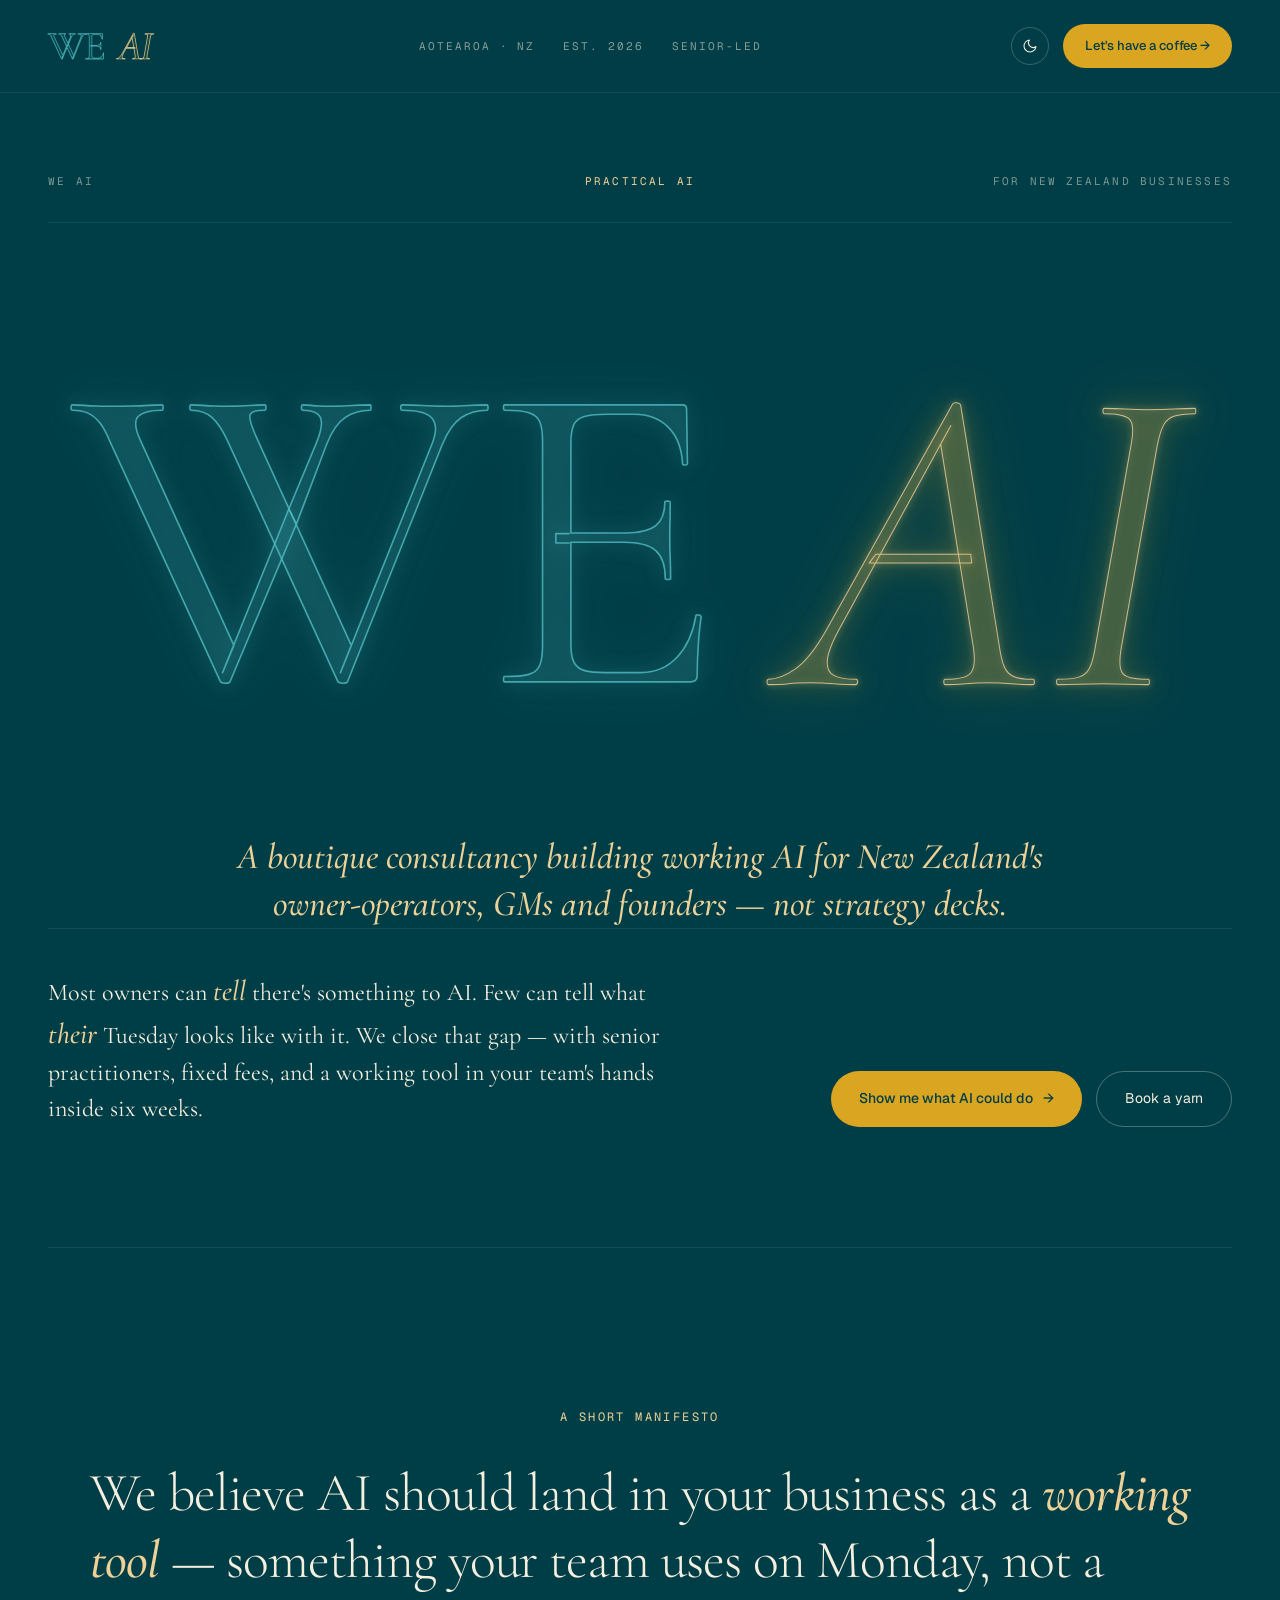
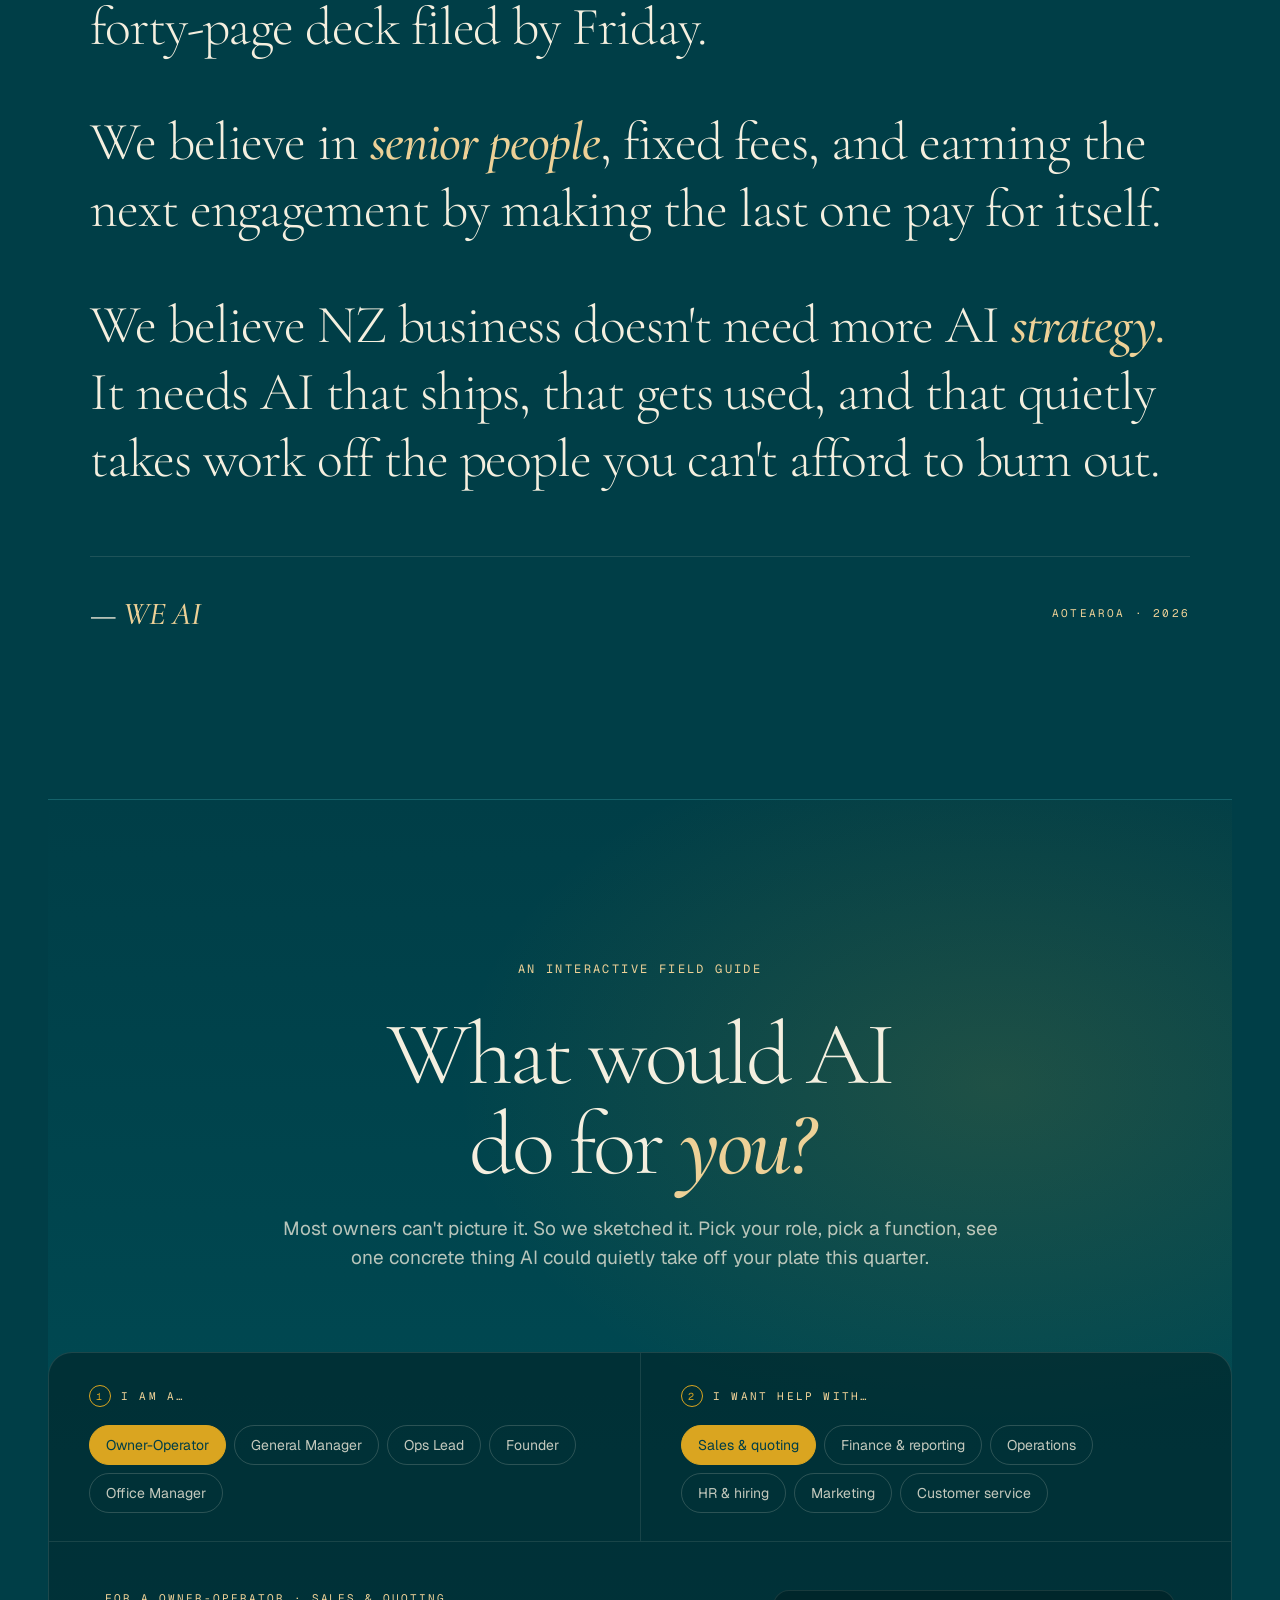
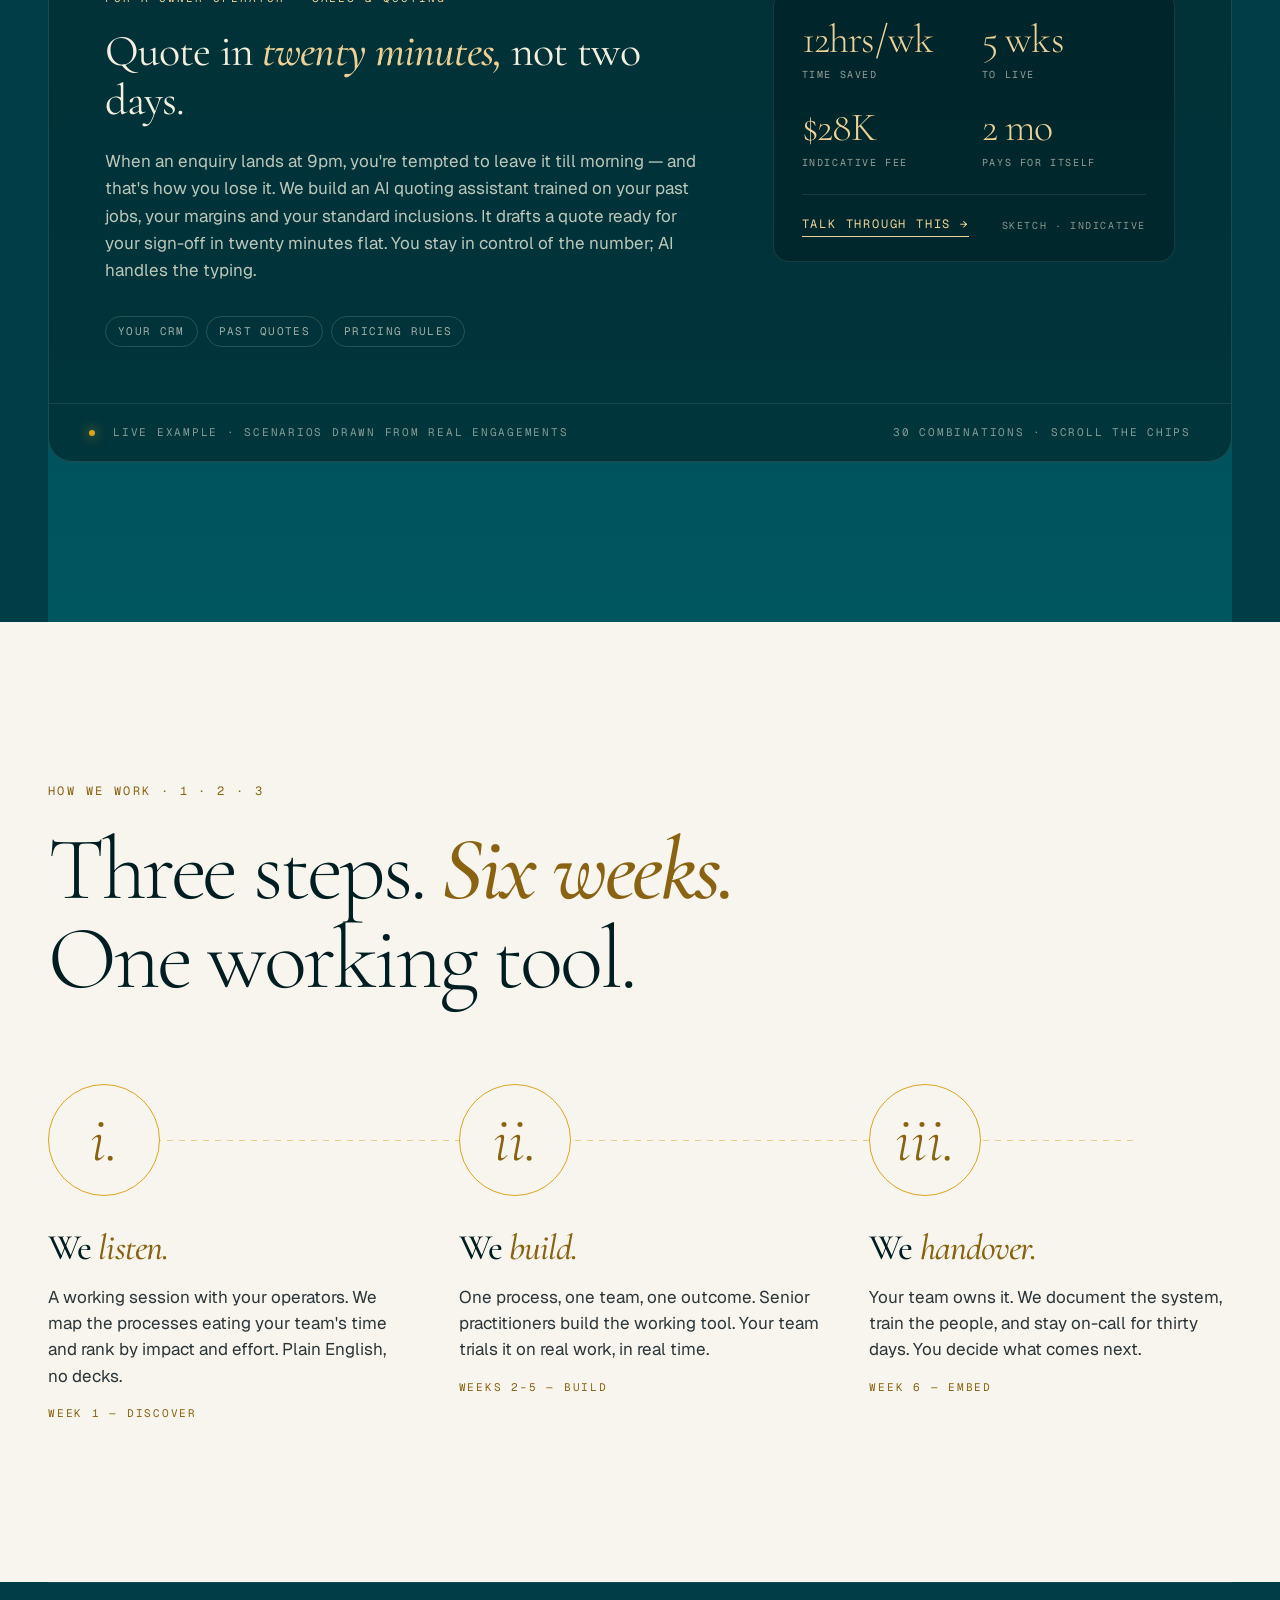
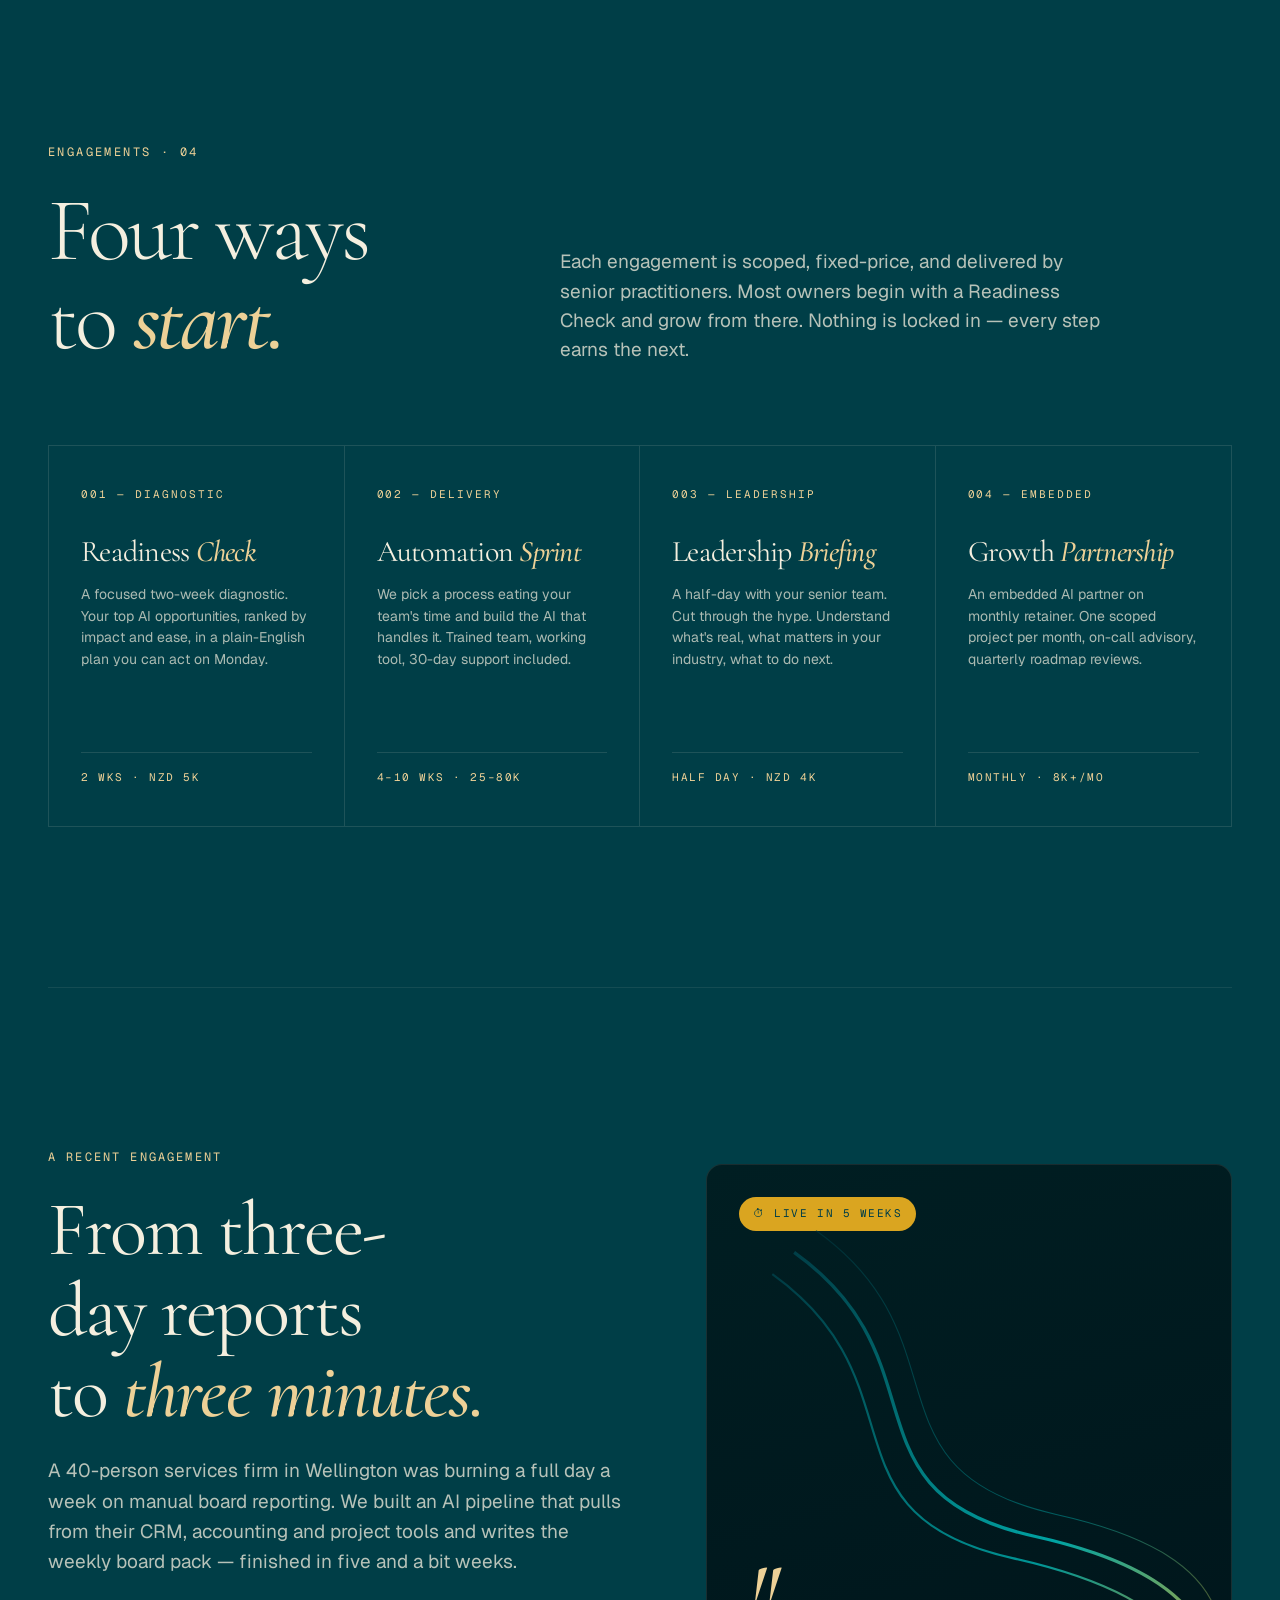
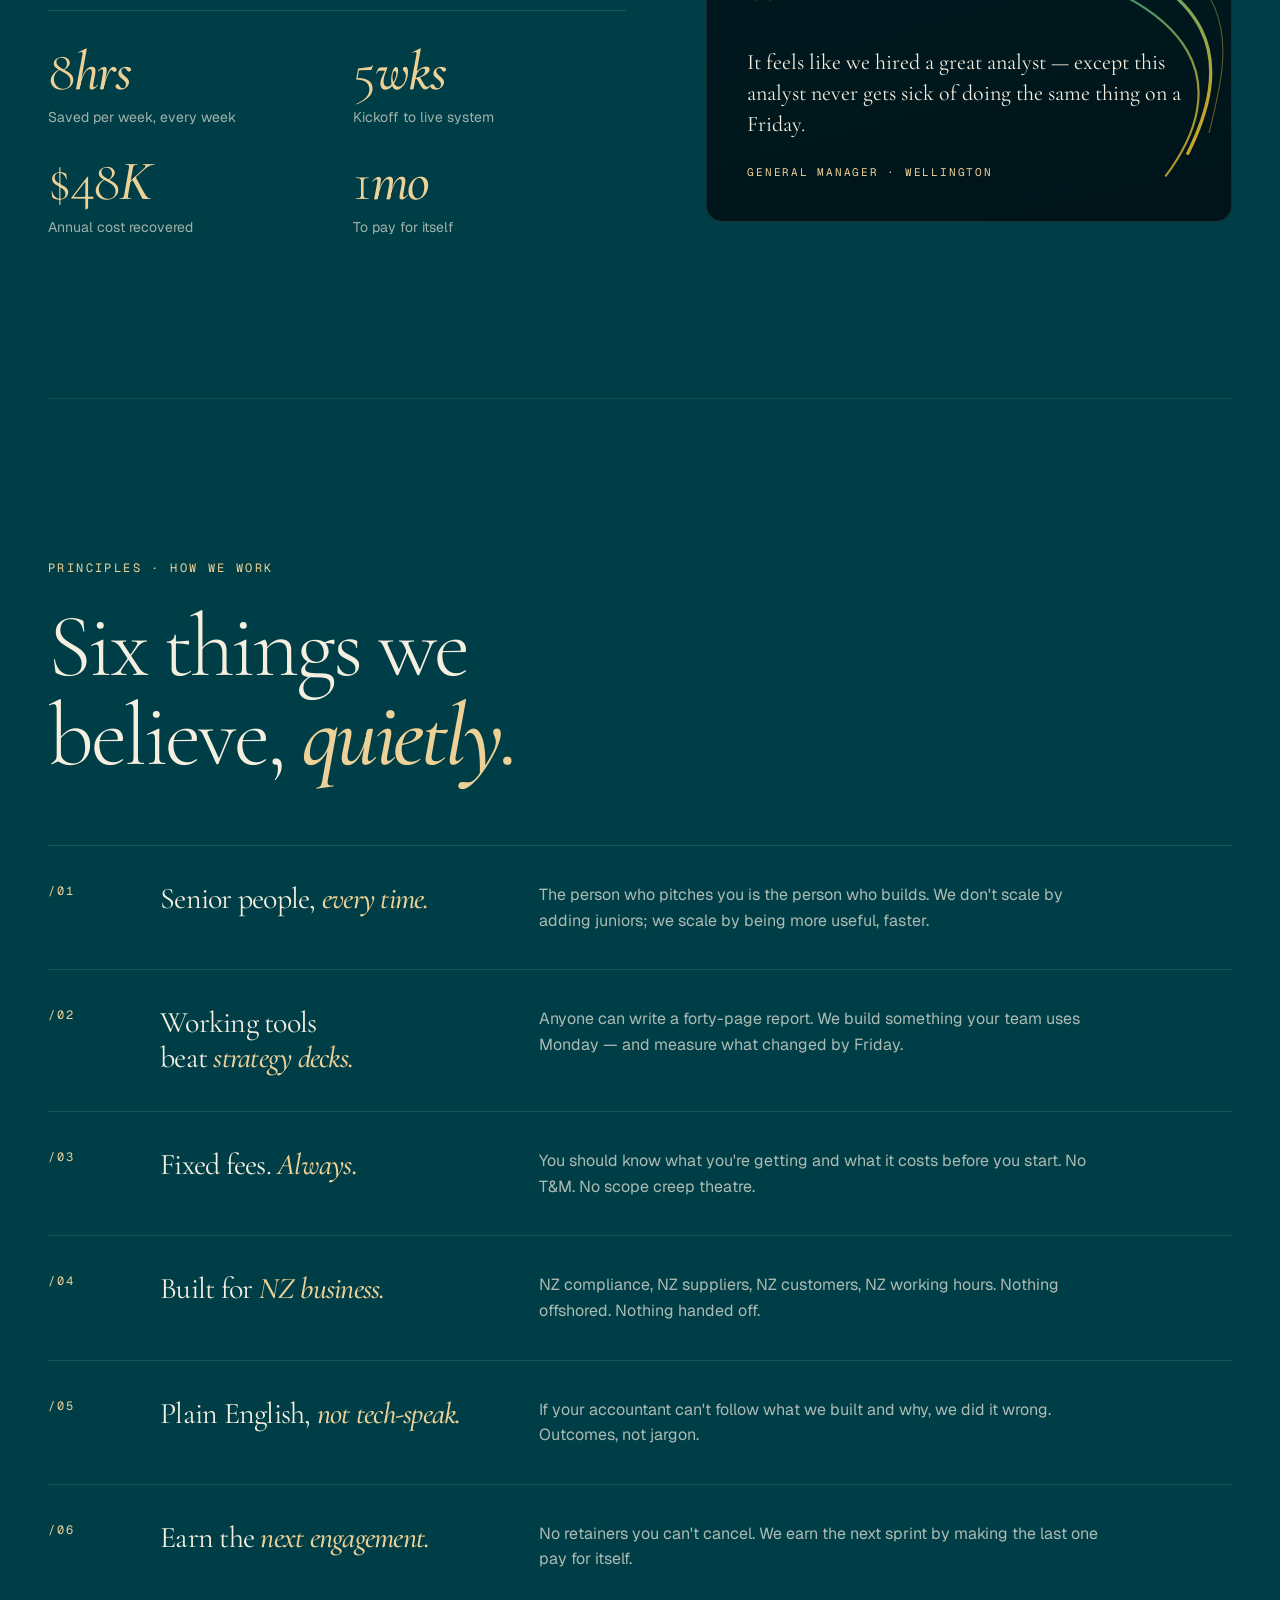
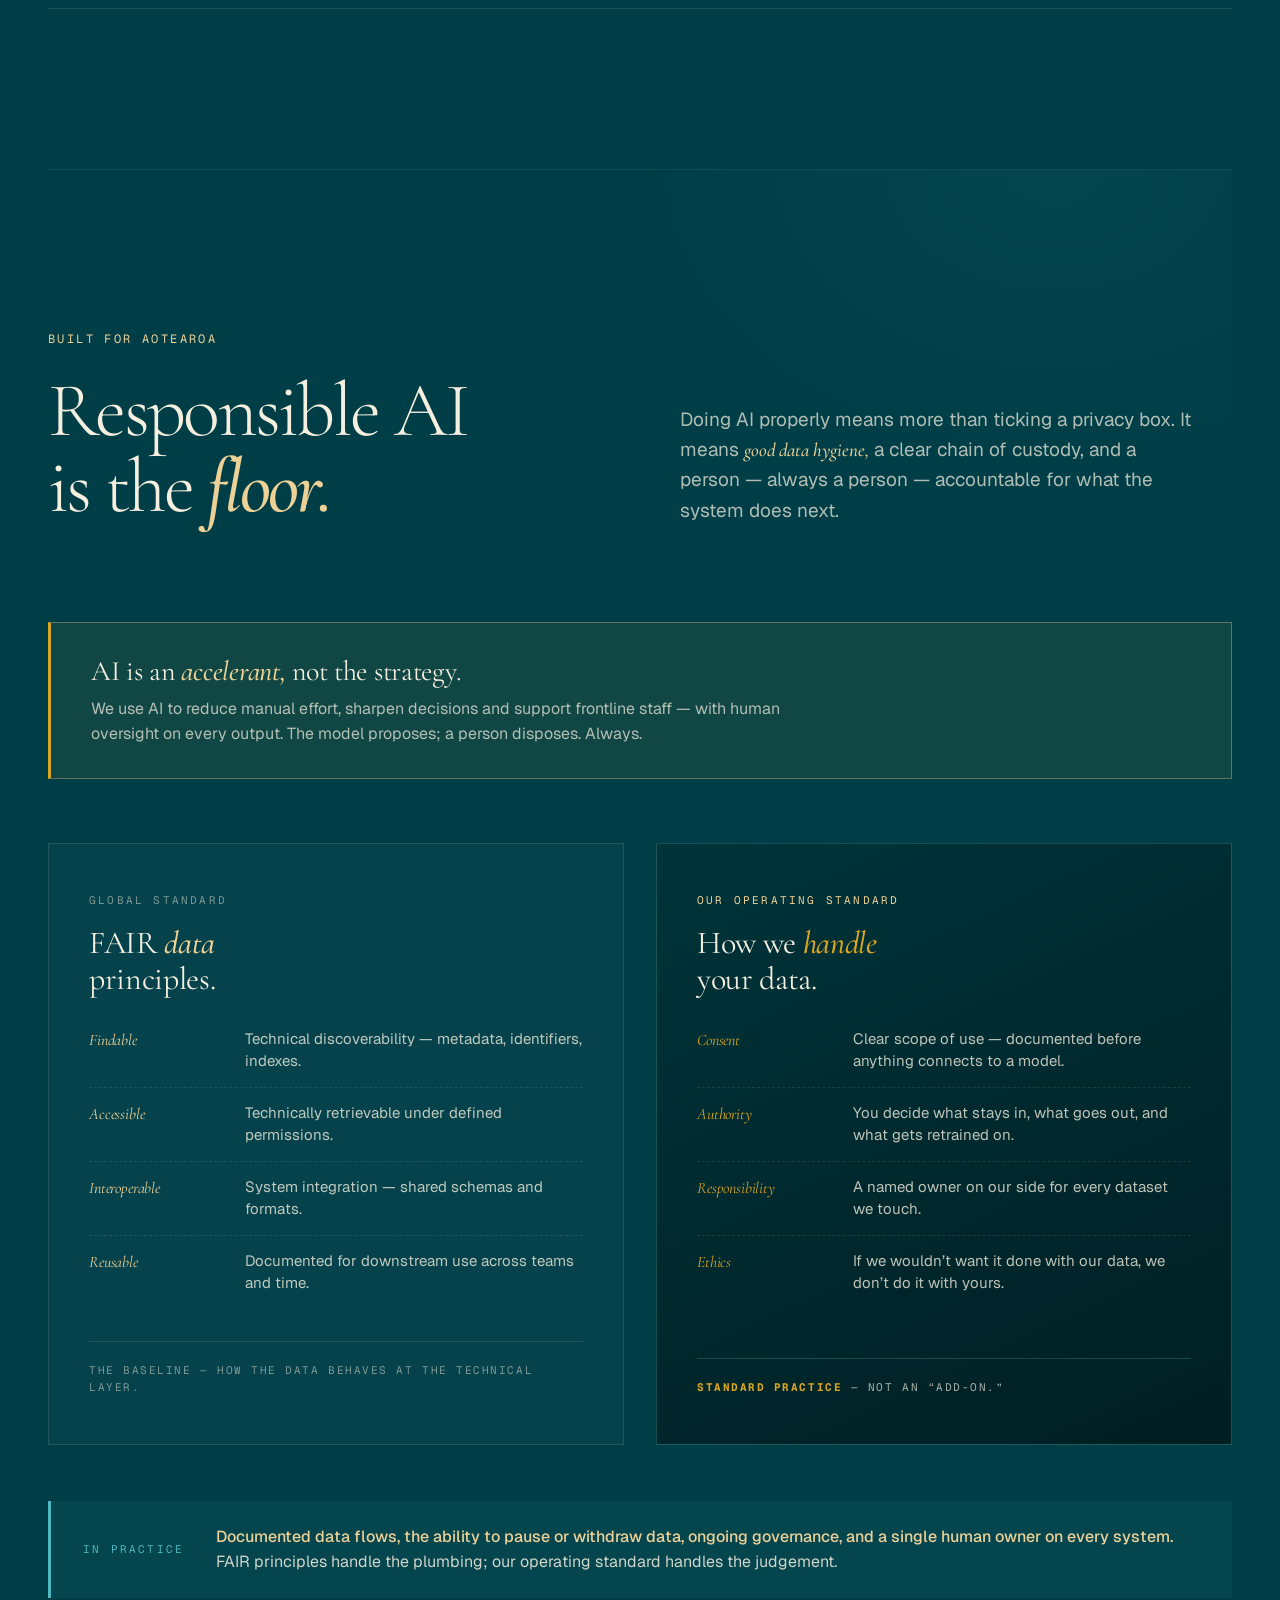
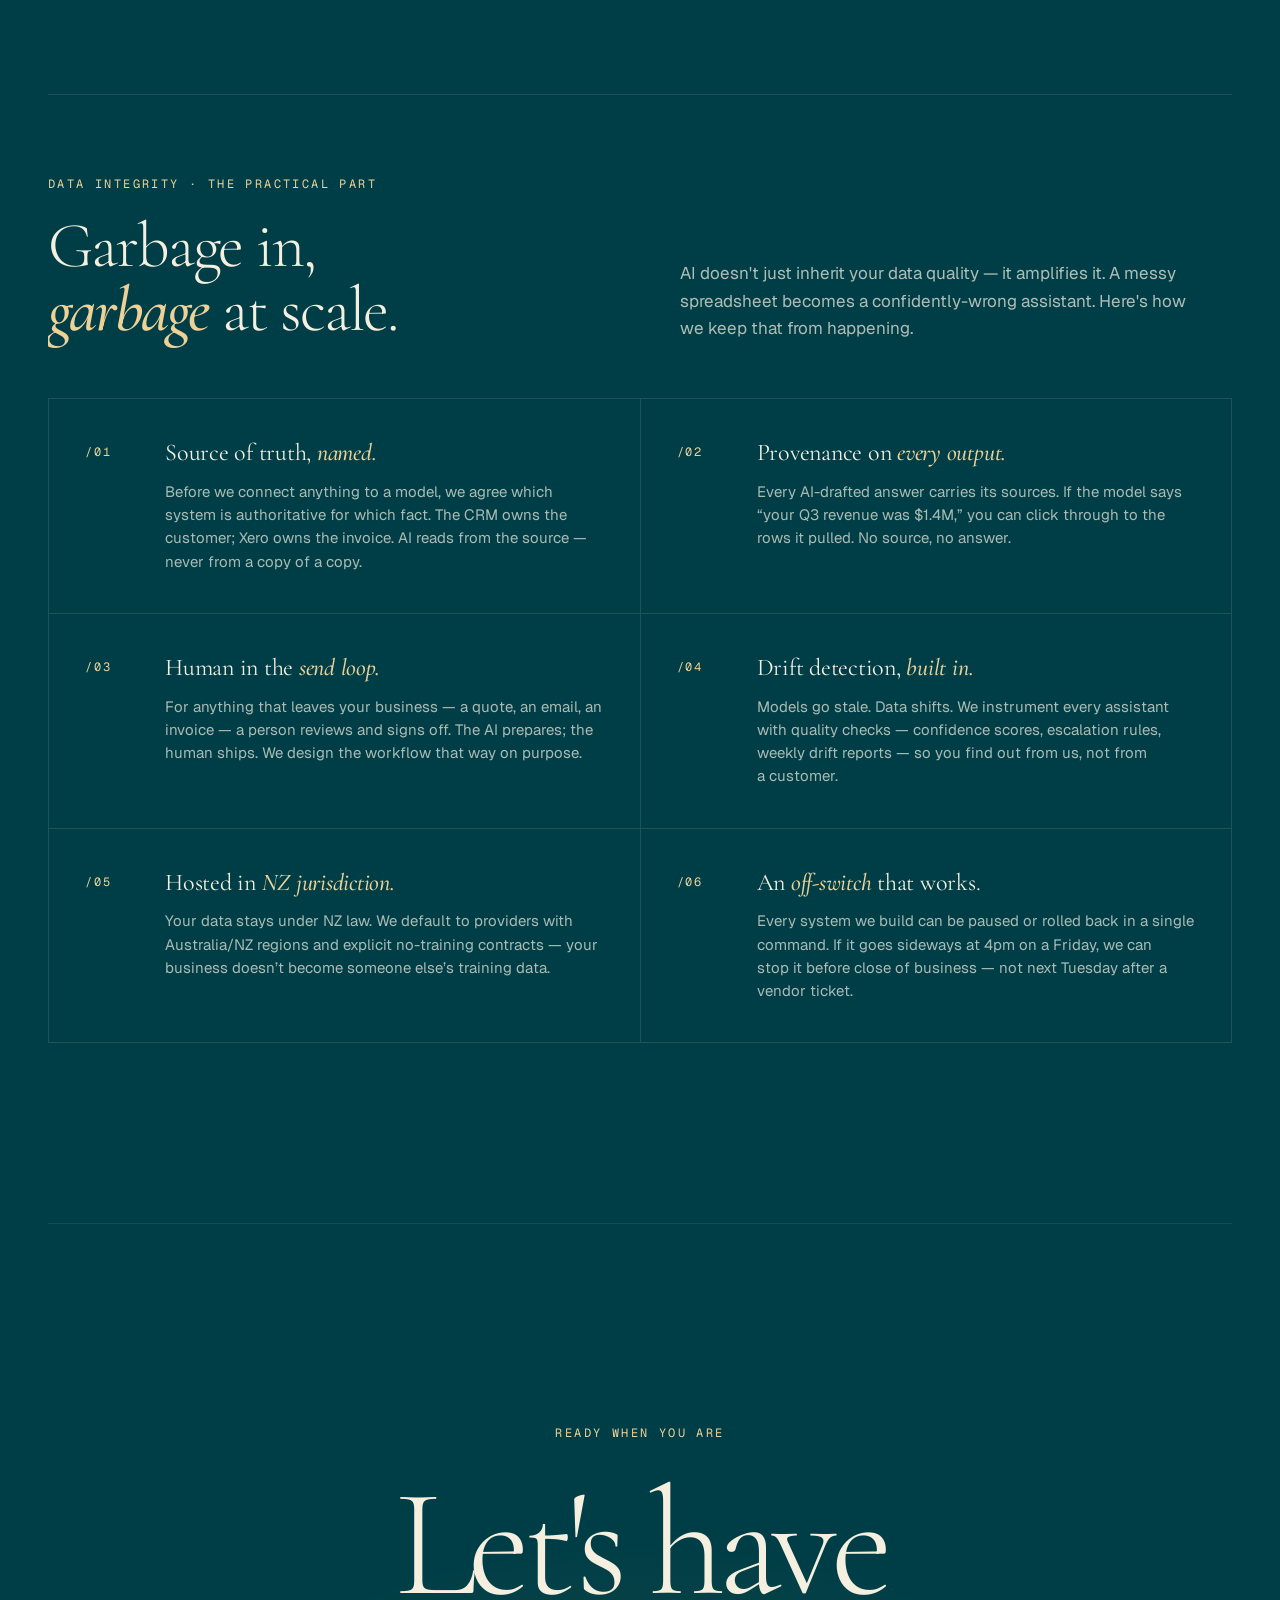
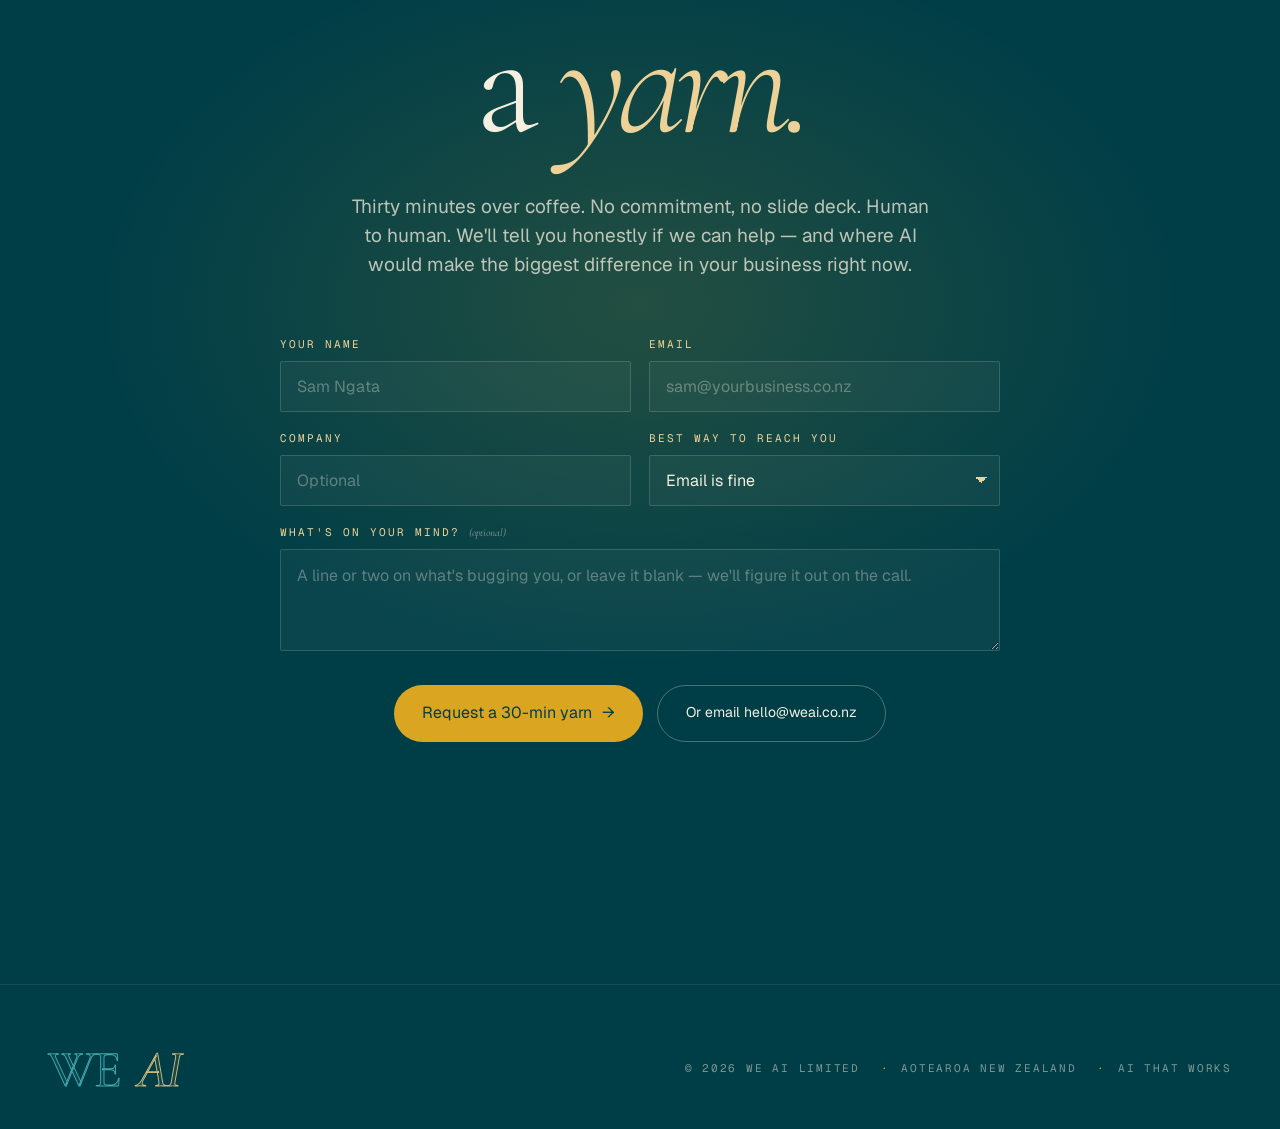
==== commit a857f49b: "Revert nav/footer to <text> rendering; dial back hero AI glow User flagged the SVG-path nav/footer w" ====
--- a/index.html
+++ b/index.html
@@ -170,16 +170,26 @@
     overflow: visible;
     display: block;
   }
-  .nav-logo svg use {
-    /* heavier stroke for the small nav scale so the wireframe still reads */
+  .nav-logo svg text {
+    font-family: var(--font-display);
+    font-weight: 400;
+    font-size: 120px;
+    letter-spacing: -0.04em;
     stroke-width: 2.4;
+    stroke-linejoin: round;
+    stroke-linecap: round;
+    paint-order: stroke;
   }
   .nav-logo svg .we { stroke: var(--teal-line); fill: var(--logo-we-fill); }
-  .nav-logo svg .ai { stroke: var(--gold-line); fill: var(--logo-ai-fill); }
-  /* draw-on animations removed when switching from <text> to outlined <path> via <use>;
-     the legacy stroke-dasharray values (1200/4000) were tuned for synthetic text path-length
-     and would render as broken dashed patterns on the real outlined paths. Wordmark now renders
-     fully on load. */
+  .nav-logo svg .ai { stroke: var(--gold-line); fill: var(--logo-ai-fill); font-style: italic; }
+  /* once-only signature draw */
+  .nav-logo svg .draw {
+    stroke-dasharray: 1200;
+    stroke-dashoffset: 1200;
+    animation: navDraw 1.5s cubic-bezier(0.4, 0, 0.2, 1) forwards;
+  }
+  .nav-logo svg .draw.ai { animation-delay: 0.4s; }
+  @keyframes navDraw { to { stroke-dashoffset: 0; } }
   .nav-meta {
     font-family: var(--font-mono);
     font-size: 11px;
@@ -274,9 +284,7 @@
   }
   /* Shared styling for the outlined wordmark in all three positions (nav, hero, footer).
      The <use> elements reference symbols defined at the top of <body>; stroke/fill cascade through. */
-  .word-mark use,
-  .nav-logo svg use,
-  footer .wm-svg use {
+  .word-mark use {
     fill: none;
     stroke-width: 1.6;
     stroke-linejoin: round;
@@ -297,41 +305,13 @@
   :root[data-theme="light"] .word-mark .ai,
   :root[data-theme="teal"] .word-mark .ai {
     filter:
-      drop-shadow(0 0 3px rgba(237, 209, 151, 0.85))
-      drop-shadow(0 0 10px rgba(218, 165, 32, 0.75))
-      drop-shadow(0 0 26px rgba(218, 165, 32, 0.55))
-      drop-shadow(0 0 48px rgba(218, 165, 32, 0.30));
-  }
-  /* Nav and footer wordmarks get the same glow treatment, scaled down for their smaller sizes. */
-  :root[data-theme="light"] .nav-logo svg .we,
-  :root[data-theme="teal"]  .nav-logo svg .we {
-    filter:
-      drop-shadow(0 0 2px rgba(79, 184, 190, 0.65))
-      drop-shadow(0 0 6px rgba(79, 184, 190, 0.40));
-  }
-  :root[data-theme="light"] .nav-logo svg .ai,
-  :root[data-theme="teal"]  .nav-logo svg .ai {
-    filter:
-      drop-shadow(0 0 1px rgba(237, 209, 151, 0.85))
-      drop-shadow(0 0 3px rgba(218, 165, 32, 0.75))
-      drop-shadow(0 0 7px rgba(218, 165, 32, 0.55))
-      drop-shadow(0 0 12px rgba(218, 165, 32, 0.30));
-  }
-  :root[data-theme="light"] footer .wm-svg .we,
-  :root[data-theme="teal"]  footer .wm-svg .we {
-    filter:
-      drop-shadow(0 0 2px rgba(79, 184, 190, 0.65))
-      drop-shadow(0 0 7px rgba(79, 184, 190, 0.40));
-  }
-  :root[data-theme="light"] footer .wm-svg .ai,
-  :root[data-theme="teal"]  footer .wm-svg .ai {
-    filter:
-      drop-shadow(0 0 1px rgba(237, 209, 151, 0.85))
-      drop-shadow(0 0 4px rgba(218, 165, 32, 0.75))
-      drop-shadow(0 0 9px rgba(218, 165, 32, 0.55))
-      drop-shadow(0 0 16px rgba(218, 165, 32, 0.30));
-  }
-  /* draw-on animation removed — see note above the nav rule. */
+      drop-shadow(0 0 3px rgba(237, 209, 151, 0.80))
+      drop-shadow(0 0 10px rgba(218, 165, 32, 0.65))
+      drop-shadow(0 0 22px rgba(218, 165, 32, 0.35));
+  }
+  /* Nav and footer wordmarks are rendered with <text> (Cormorant Garamond) at small scale —
+     no drop-shadow glow there. The font-rasterised strokes read crisper than scaled-down
+     vector paths plus a softening filter would. Hero keeps the path-based glow. */
 
   .hero-tag {
     text-align: center;
@@ -1400,12 +1380,18 @@
   footer .wm-svg {
     height: 56px; width: auto; overflow: visible; display: block;
   }
-  footer .wm-svg use {
-    /* heavier stroke for the small footer scale, same logic as nav */
+  footer .wm-svg text {
+    font-family: var(--font-display);
+    font-weight: 400;
+    font-size: 120px;
+    letter-spacing: -0.04em;
     stroke-width: 2.2;
+    stroke-linejoin: round;
+    stroke-linecap: round;
+    paint-order: stroke;
   }
   footer .wm-svg .we { stroke: var(--teal-line); fill: var(--logo-we-fill); }
-  footer .wm-svg .ai { stroke: var(--gold-line); fill: var(--logo-ai-fill); }
+  footer .wm-svg .ai { stroke: var(--gold-line); fill: var(--logo-ai-fill); font-style: italic; }
   footer .meta {
     font-family: var(--font-mono);
     font-size: 11px;
@@ -1455,8 +1441,8 @@
 <nav class="nav">
   <a href="#" class="nav-logo" aria-label="WE AI — home">
     <svg viewBox="0 0 360 130" xmlns="http://www.w3.org/2000/svg" aria-hidden="true">
-      <use href="#we-mark" class="we draw" x="0" y="10" width="200" height="88"/>
-      <use href="#ai-mark" class="ai draw" x="220" y="9" width="135" height="89"/>
+      <text class="we draw" x="0" y="104">WE</text>
+      <text class="ai draw" x="206" y="104">AI</text>
     </svg>
   </a>
   <div class="nav-meta">
@@ -1891,8 +1877,8 @@
 
 <footer>
   <svg class="wm-svg" viewBox="0 0 360 130" xmlns="http://www.w3.org/2000/svg" aria-label="WE AI">
-    <use href="#we-mark" class="we" x="0" y="10" width="200" height="88"/>
-    <use href="#ai-mark" class="ai" x="220" y="9" width="135" height="89"/>
+    <text class="we" x="0" y="104">WE</text>
+    <text class="ai" x="206" y="104">AI</text>
   </svg>
   <div class="meta">
     <span>© 2026 WE AI Limited</span>
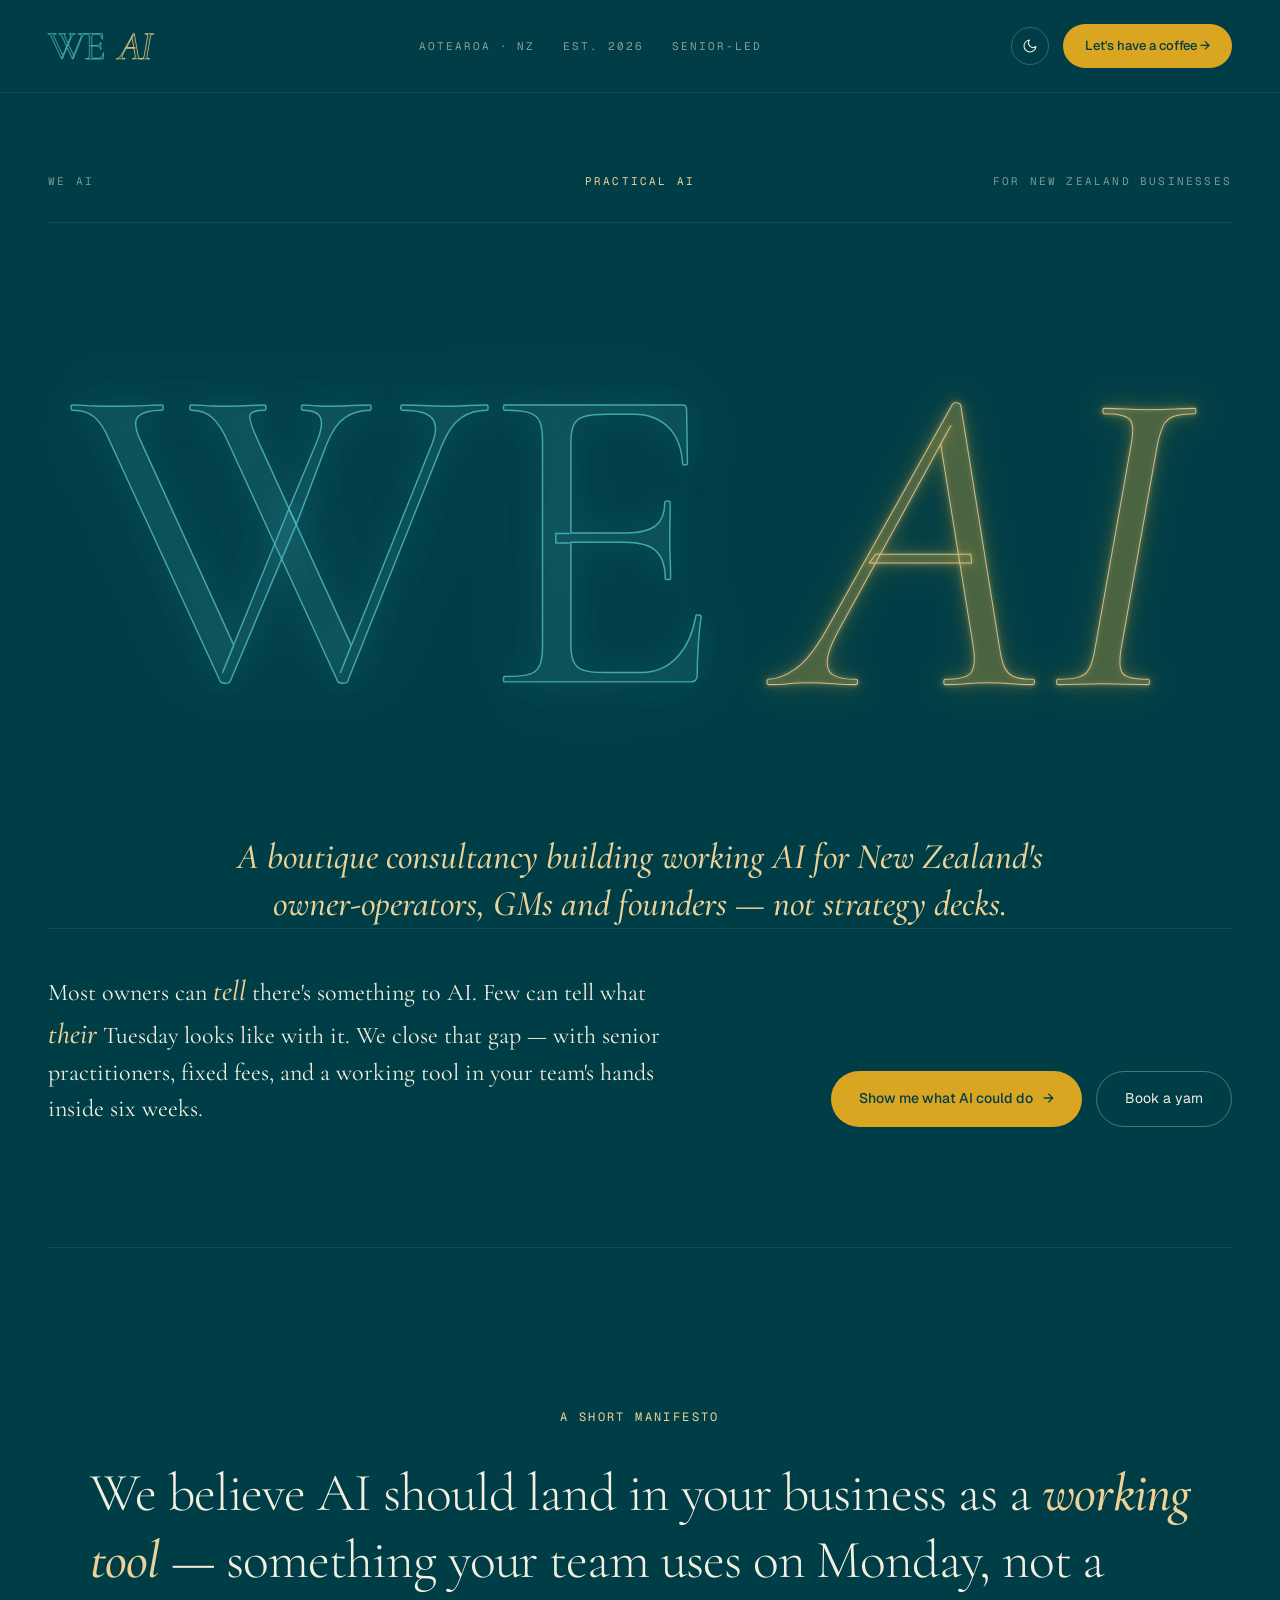
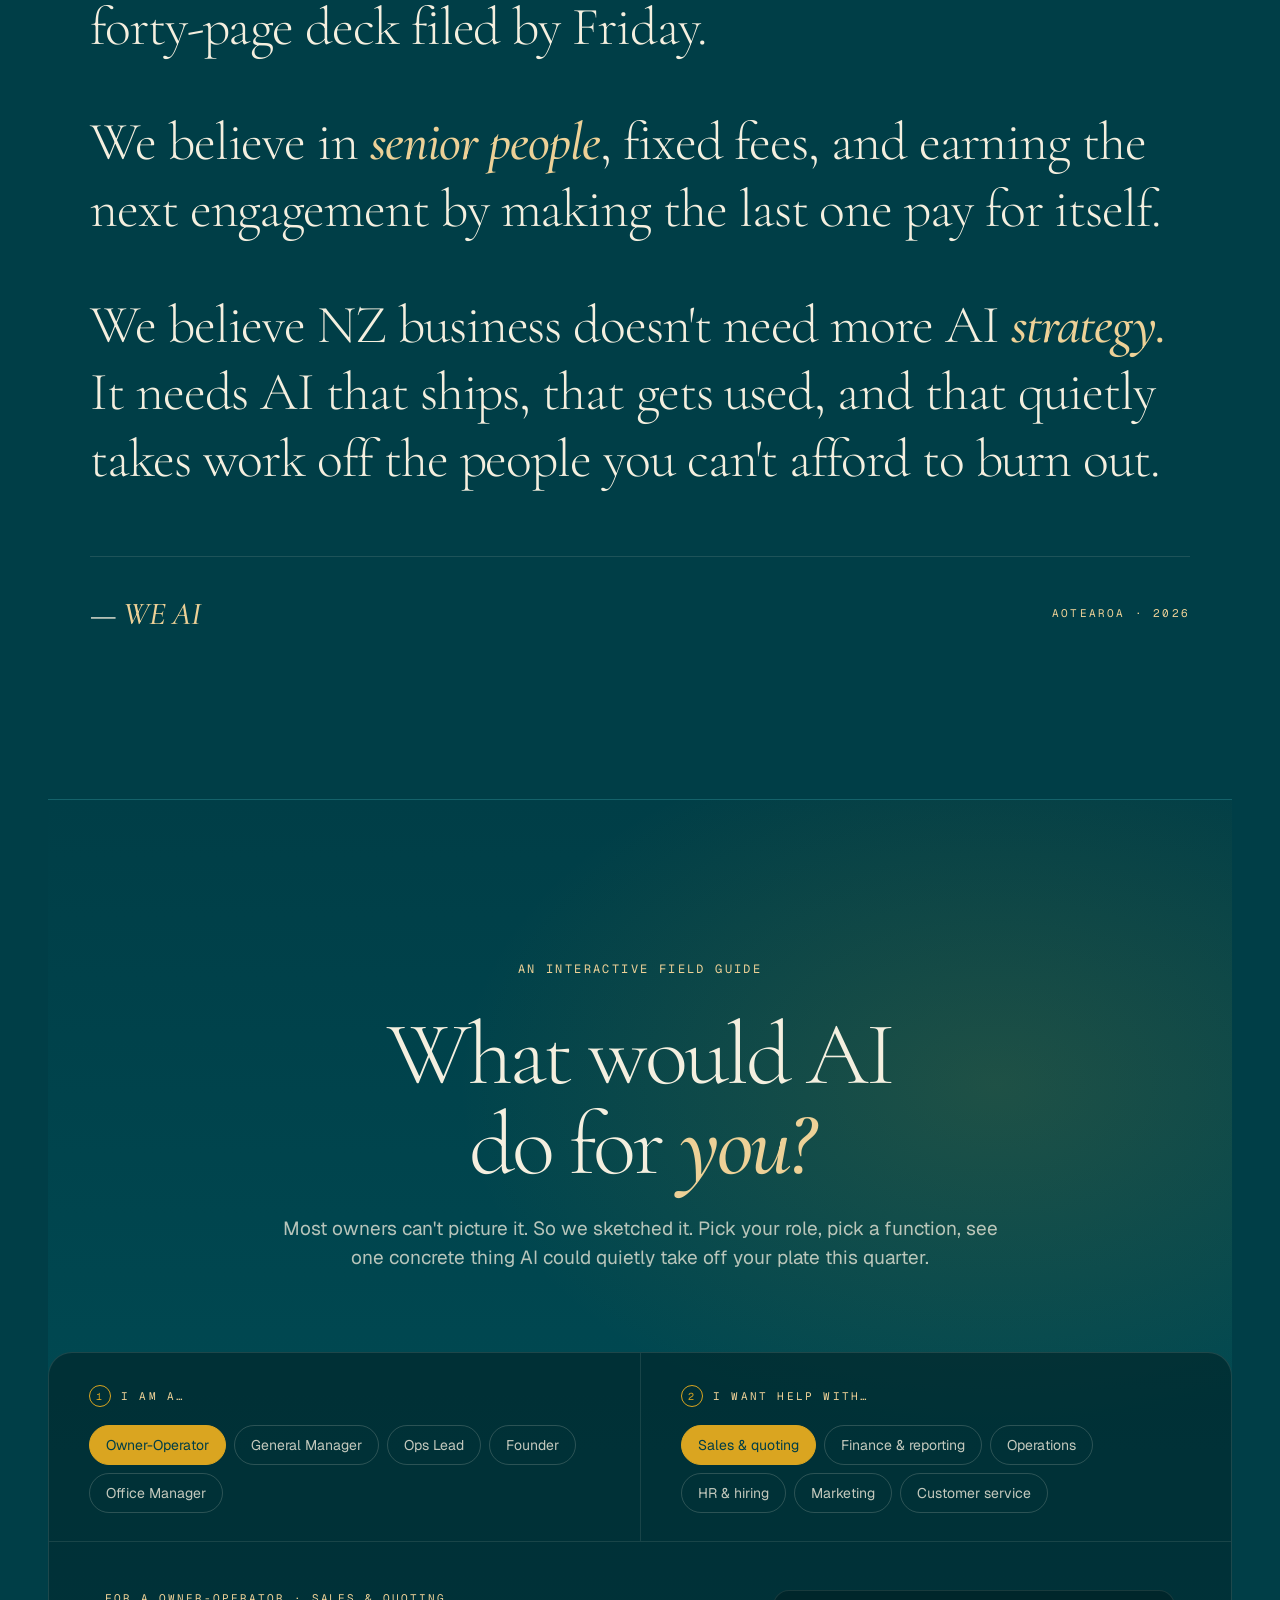
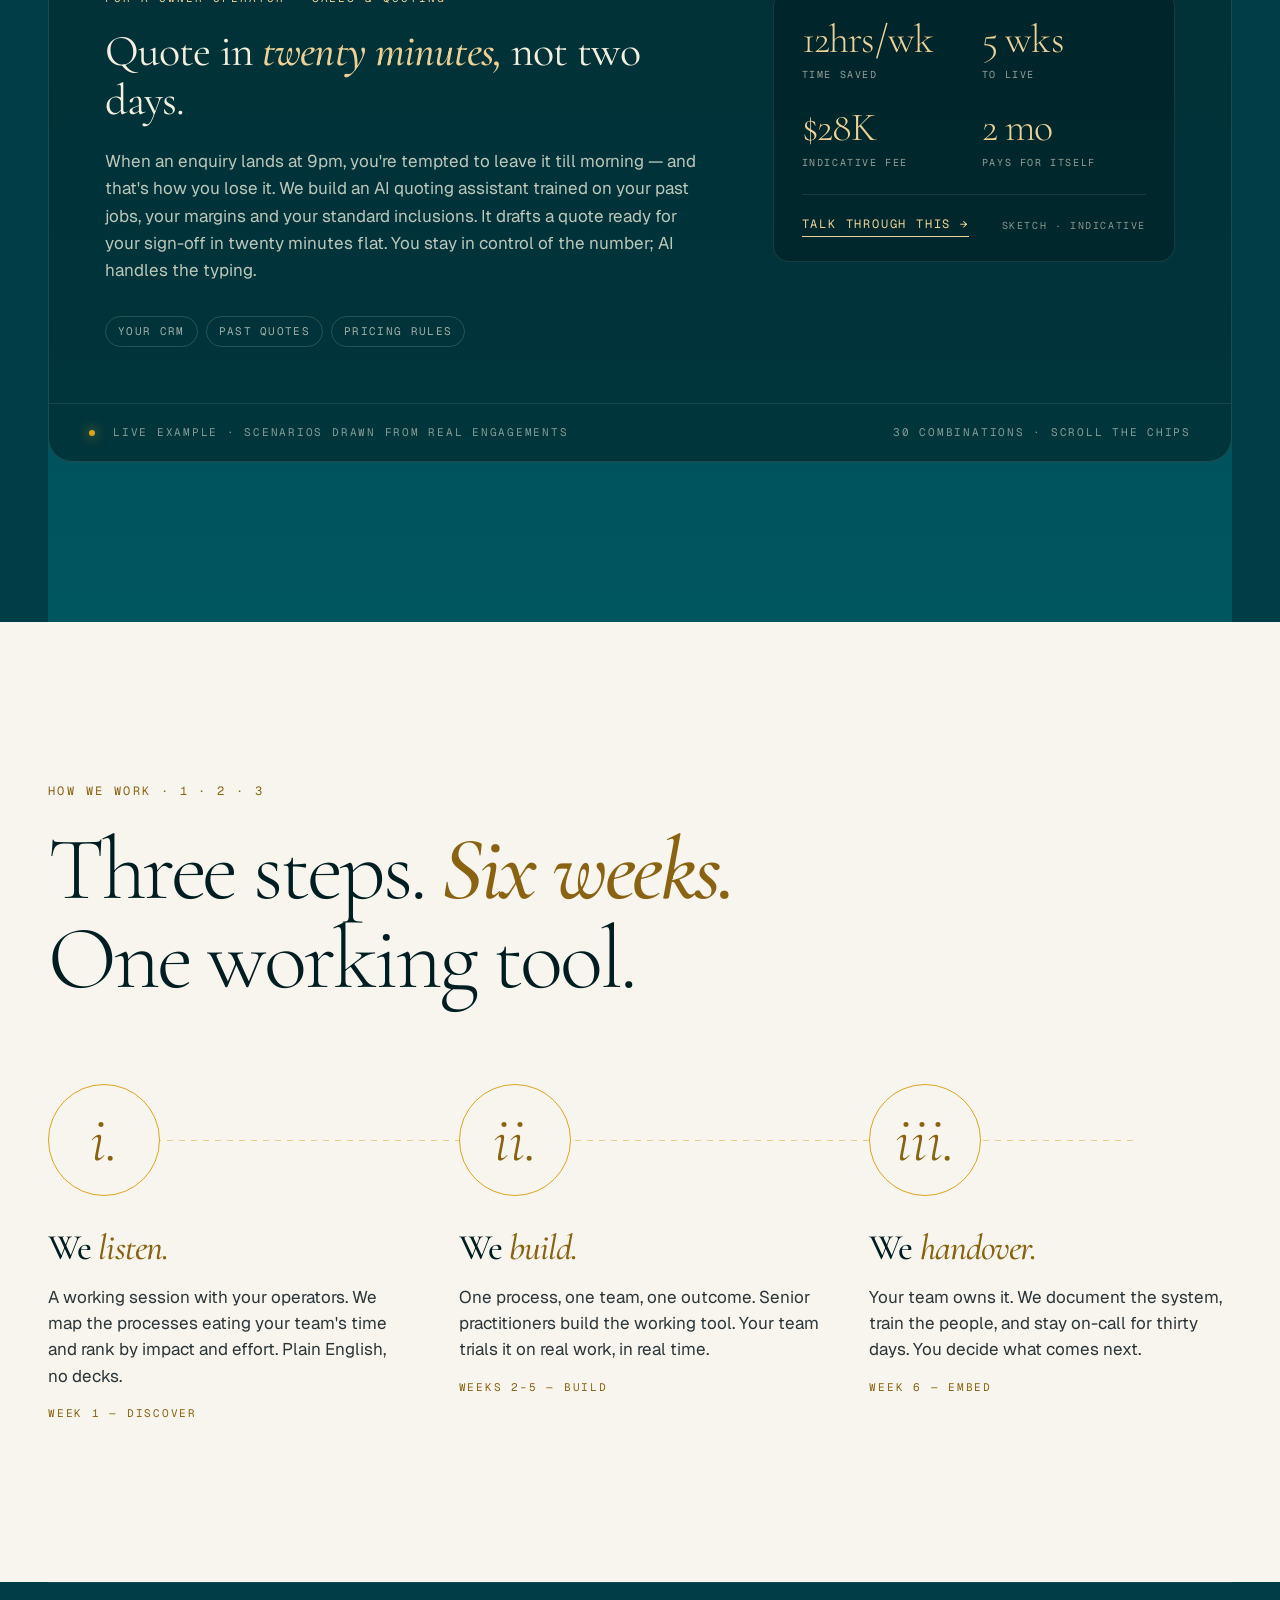
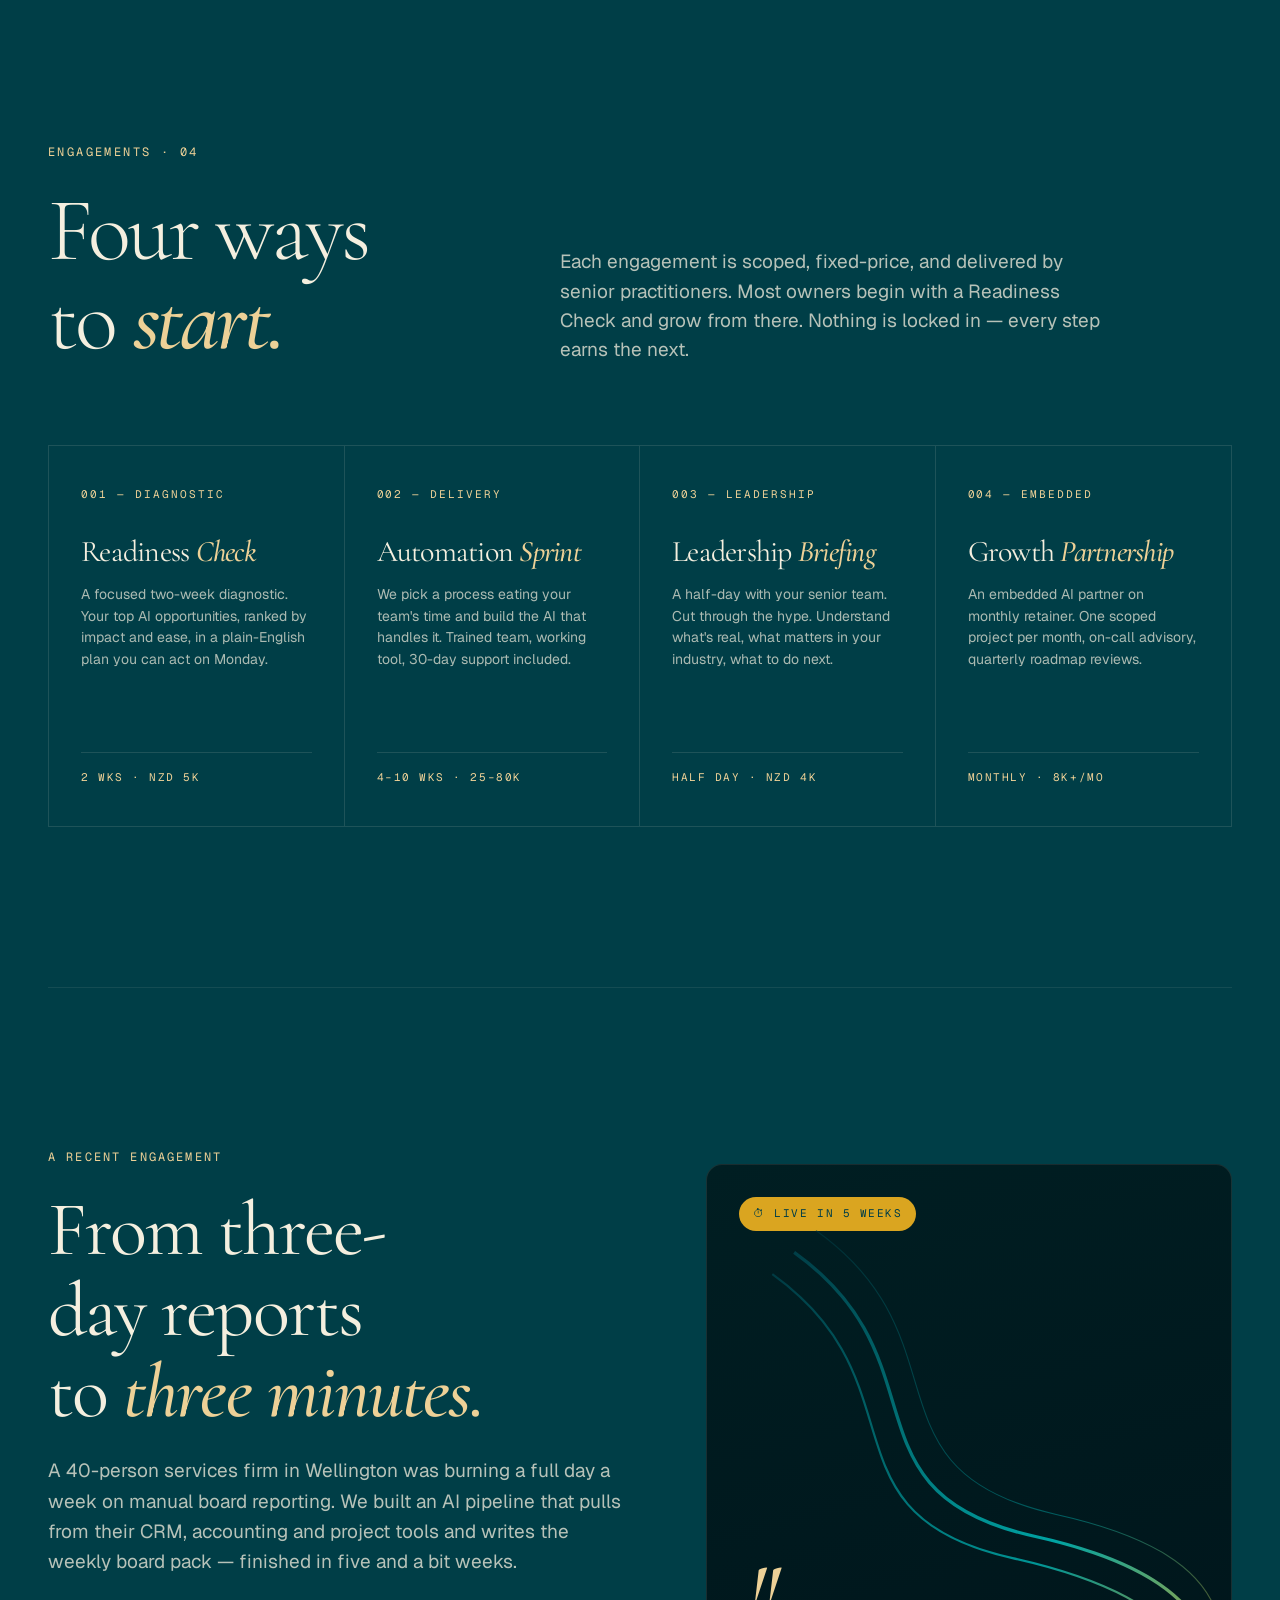
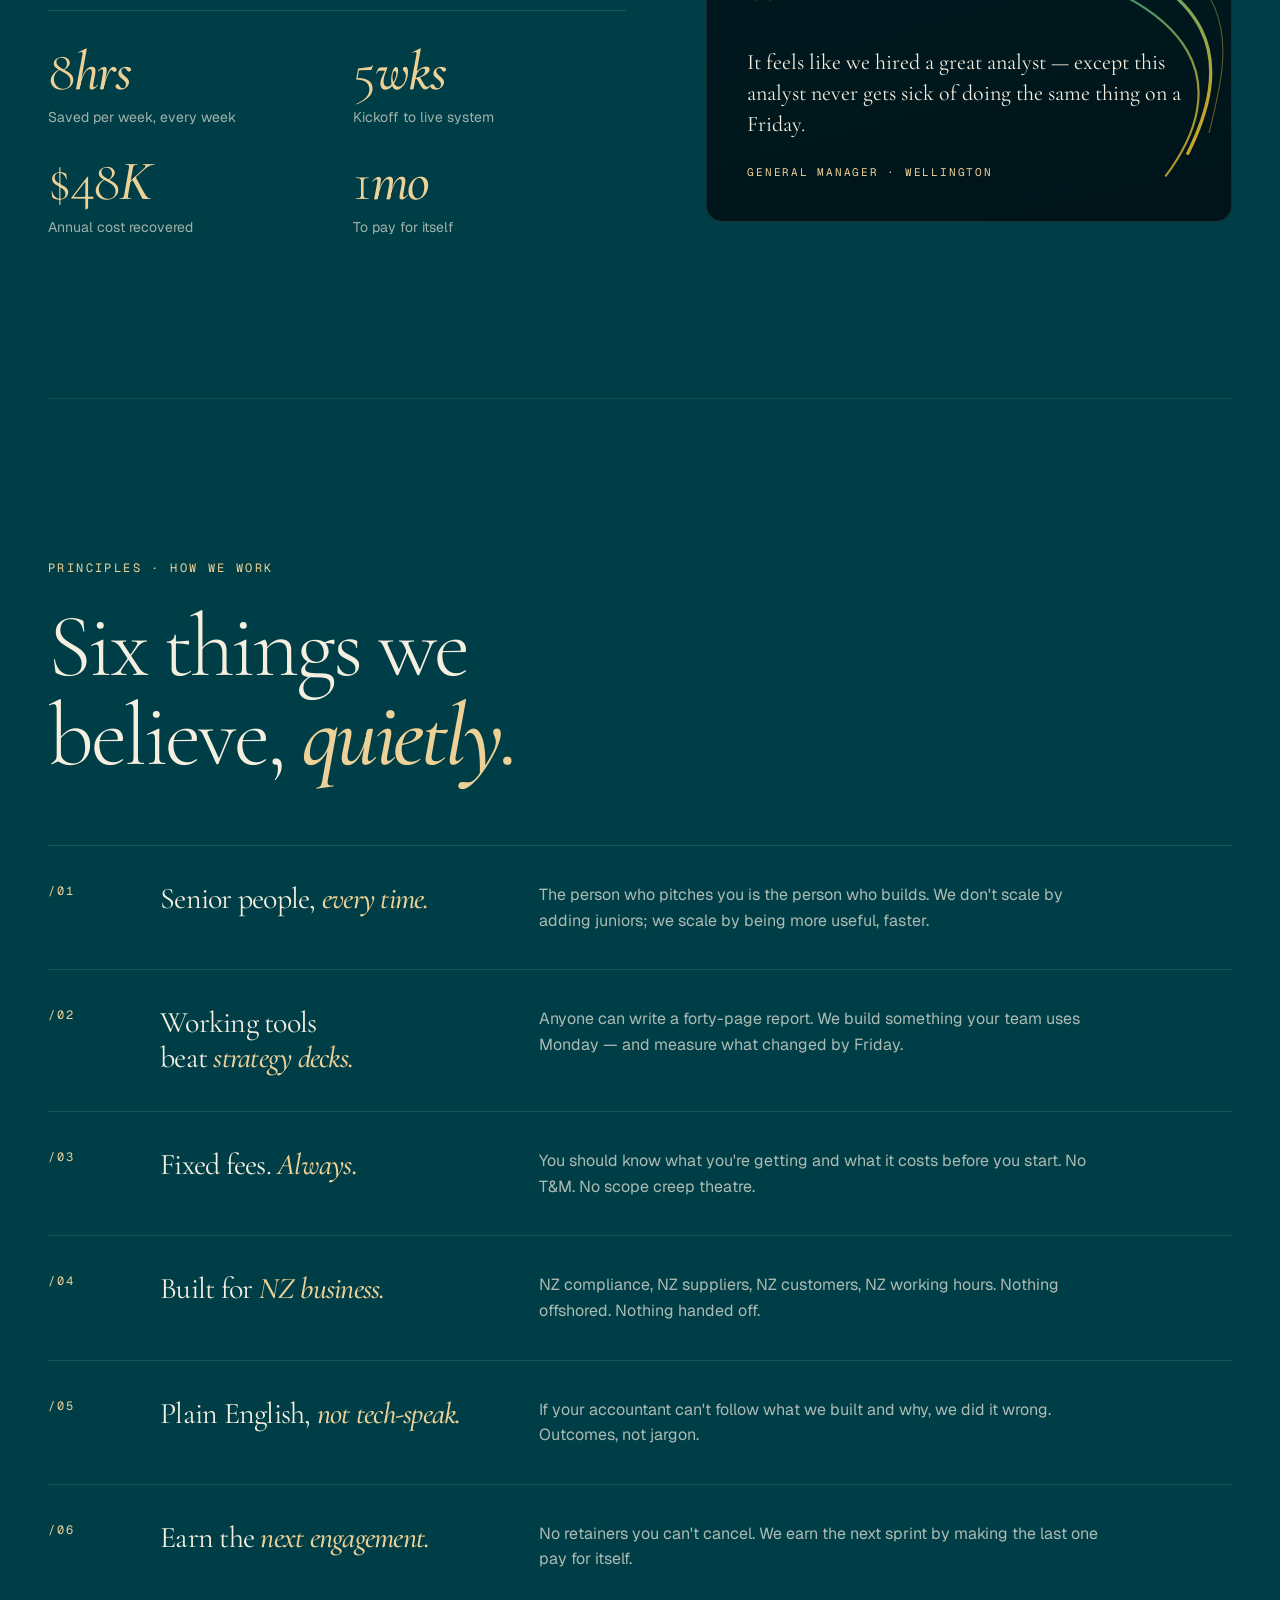
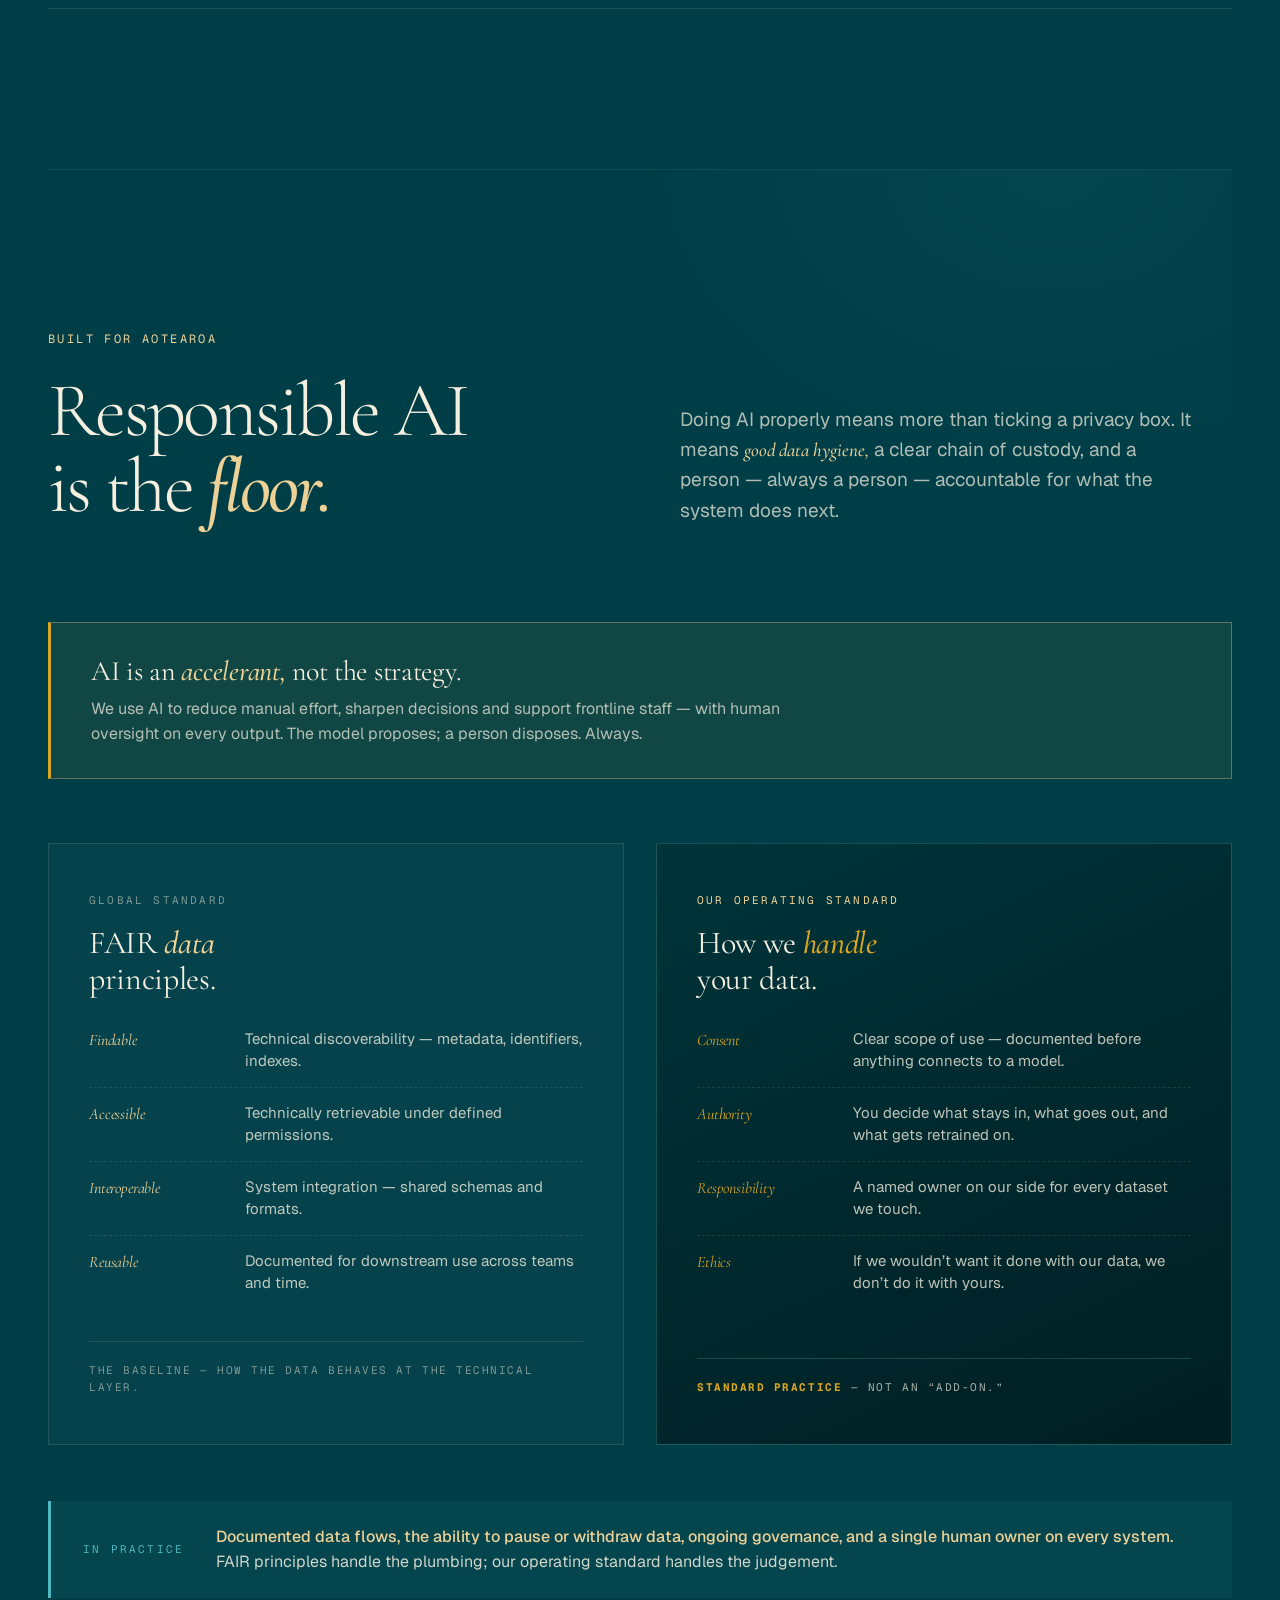
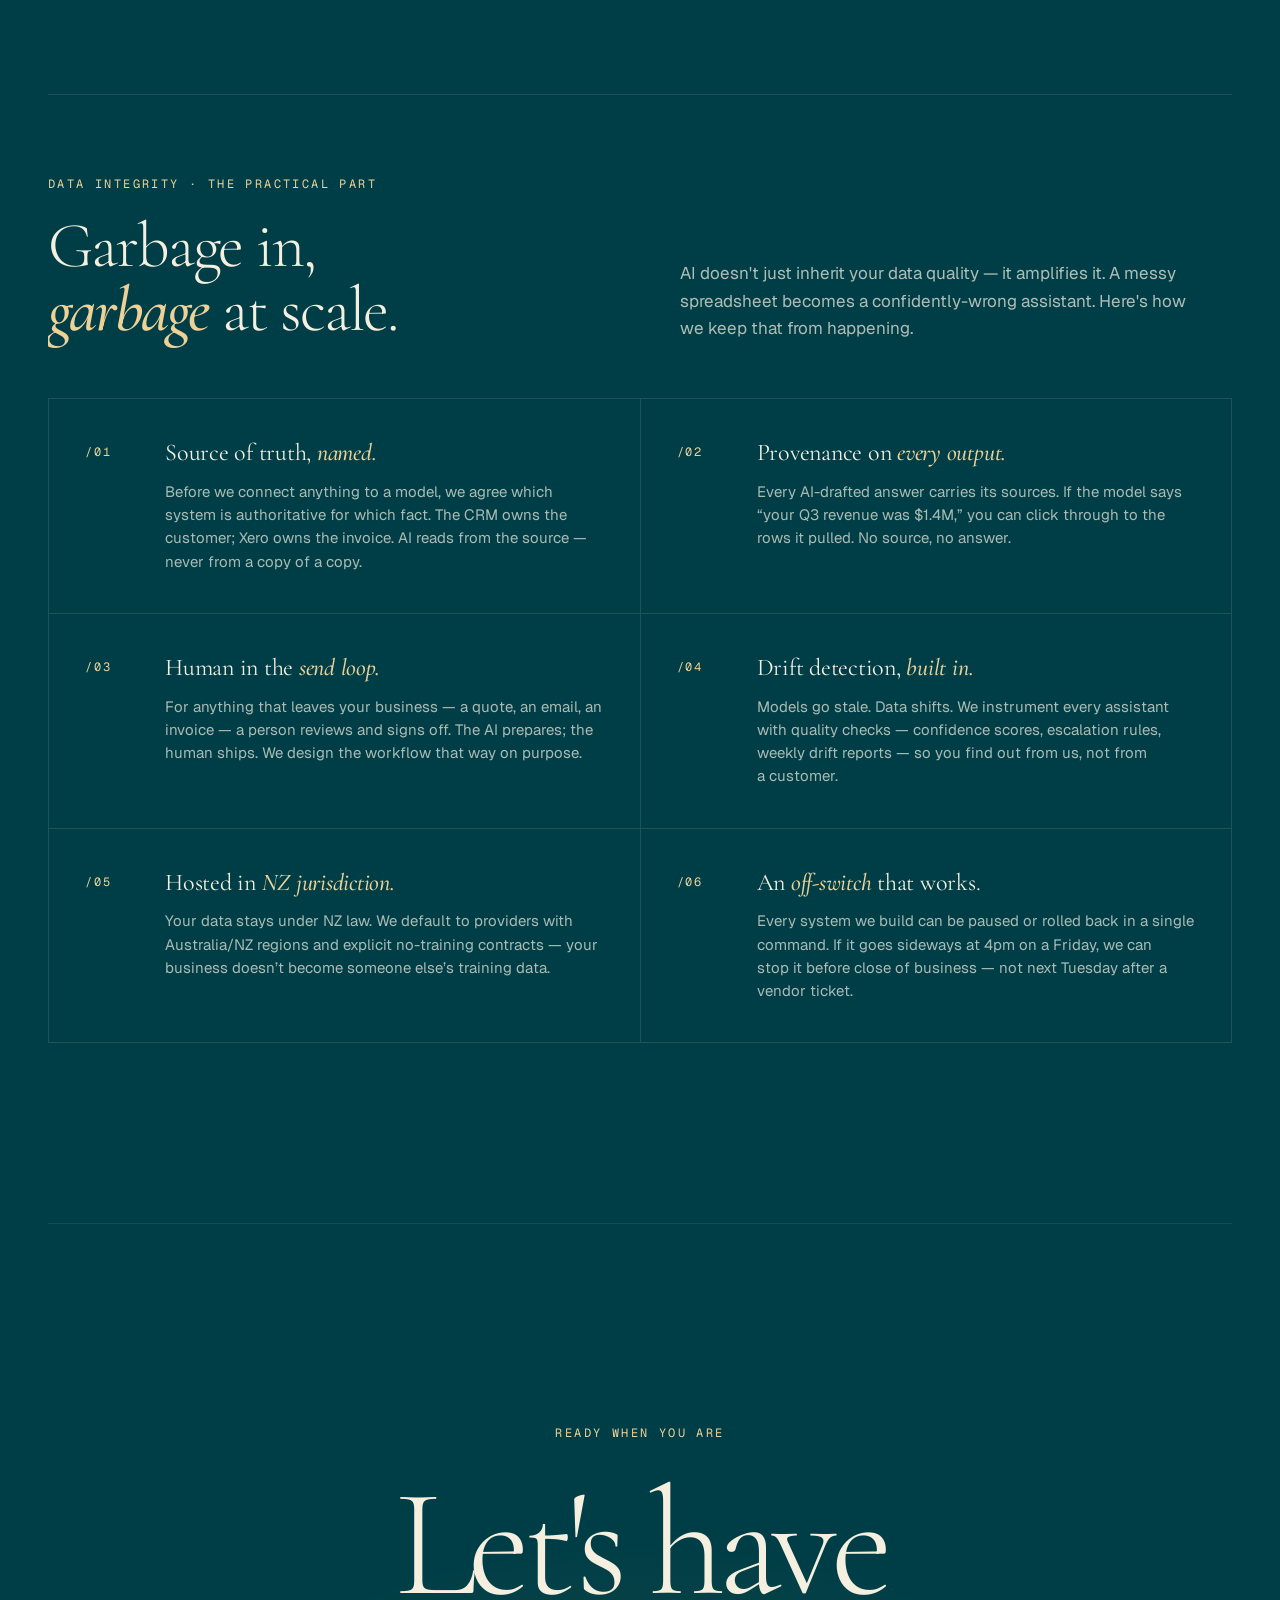
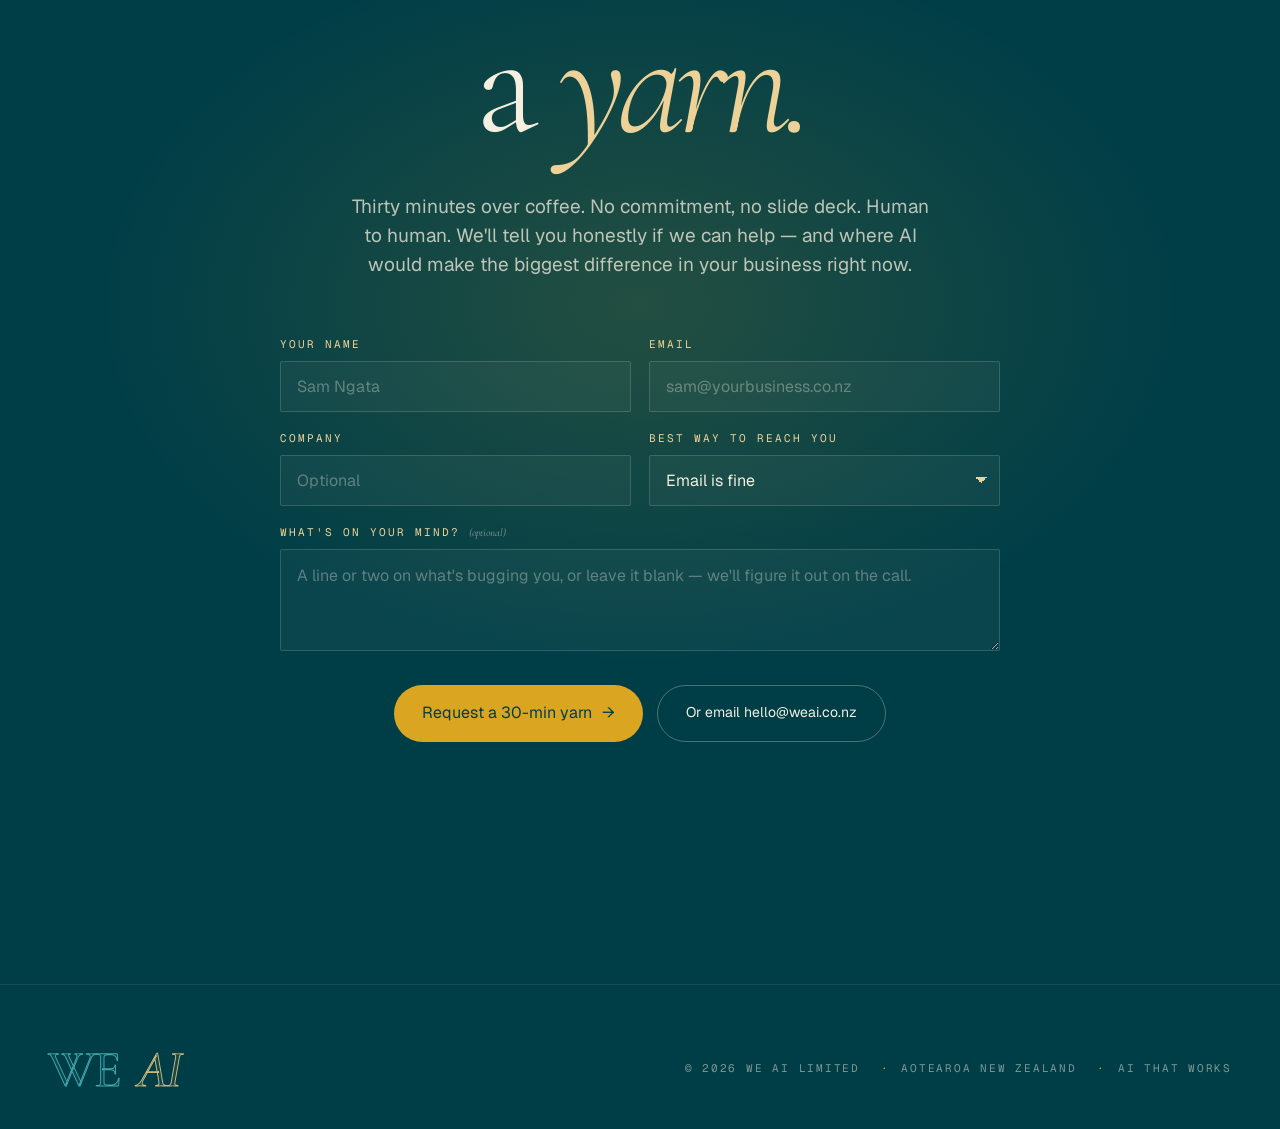
==== commit 03ea8fc2: "Hero wordmark: genuine stroke-draw animation on cleaned outlined paths The path-based hero (which fi" ====
--- a/index.html
+++ b/index.html
@@ -186,9 +186,9 @@
   .nav-logo svg .draw {
     stroke-dasharray: 1200;
     stroke-dashoffset: 1200;
-    animation: navDraw 1.5s cubic-bezier(0.4, 0, 0.2, 1) forwards;
-  }
-  .nav-logo svg .draw.ai { animation-delay: 0.4s; }
+    animation: navDraw 2.6s cubic-bezier(0.4, 0, 0.2, 1) forwards;
+  }
+  .nav-logo svg .draw.ai { animation-delay: 0.65s; }
   @keyframes navDraw { to { stroke-dashoffset: 0; } }
   .nav-meta {
     font-family: var(--font-mono);
@@ -282,14 +282,42 @@
     /* never render smaller than the nav wordmark (44px tall) */
     min-height: 96px;
   }
-  /* Shared styling for the outlined wordmark in all three positions (nav, hero, footer).
-     The <use> elements reference symbols defined at the top of <body>; stroke/fill cascade through. */
-  .word-mark use {
-    fill: none;
+  /* Genuine stroke-draw. Each path traces on via its own measured length
+     (--l, stamped inline; measured with getTotalLength() on the cleaned
+     geometry, padded ~5%). Dash units are USER units — the paths must NOT
+     carry vector-effect="non-scaling-stroke": Chromium dashes non-scaling
+     strokes in screen space while getTotalLength() reports user space, which
+     leaked stray segments at t=0 and broke the held end state. The geometry
+     was also cleaned (duplicate subpaths + stray bare movetos removed). */
+  .word-mark path {
     stroke-width: 1.6;
     stroke-linejoin: round;
     stroke-linecap: round;
     paint-order: stroke fill;
+    stroke-dasharray: var(--l, 4200);
+    stroke-dashoffset: var(--l, 4200);
+    fill-opacity: 0;
+    animation: strokeDraw 3.3s cubic-bezier(0.45, 0, 0.25, 1) forwards;
+  }
+  /* WE rendered at 1.6 *screen* px under non-scaling-stroke; 0.77 user units
+     reproduces that weight at desktop and scales like the old text hero did.
+     AI never had vector-effect — its 1.6 is already the approved weight. */
+  .word-mark .we path { stroke-width: 0.77; }
+  /* draw order: W leads, E follows a beat, AI lands last */
+  .word-mark .we path:first-child { animation-delay: 0.3s; }  /* E is the first path */
+  .word-mark .ai path { animation-delay: 0.55s; }
+  @keyframes strokeDraw {
+    0%   { stroke-dashoffset: var(--l, 4200); fill-opacity: 0; }
+    68%  { stroke-dashoffset: 0;              fill-opacity: 0; }
+    100% { stroke-dashoffset: 0;              fill-opacity: 1; }
+  }
+  @media (prefers-reduced-motion: reduce) {
+    .word-mark path {
+      animation: none;
+      stroke-dasharray: none;
+      stroke-dashoffset: 0;
+      fill-opacity: 1;
+    }
   }
   .word-mark .we { stroke: var(--teal-line); fill: var(--logo-we-fill); }
   .word-mark .ai { stroke: var(--gold-line); fill: var(--logo-ai-fill); }
@@ -309,9 +337,9 @@
       drop-shadow(0 0 10px rgba(218, 165, 32, 0.65))
       drop-shadow(0 0 22px rgba(218, 165, 32, 0.35));
   }
+
   /* Nav and footer wordmarks are rendered with <text> (Cormorant Garamond) at small scale —
-     no drop-shadow glow there. The font-rasterised strokes read crisper than scaled-down
-     vector paths plus a softening filter would. Hero keeps the path-based glow. */
+     no drop-shadow glow there; font-rasterised strokes read crisper at that size. */
 
   .hero-tag {
     text-align: center;
@@ -1427,15 +1455,6 @@
 </head>
 <body>
 
-<!-- Outlined WE AI wordmark — Cormorant Garamond glyphs as cubic-bezier paths.
-     Source files: assets/WE-2.svg, assets/AI-2.svg. Referenced via <use> from
-     the nav, hero, and footer below — single source of truth, no font dependency. -->
-<svg width="0" height="0" style="position:absolute" aria-hidden="true" focusable="false">
-  <defs>
-    <symbol id="we-mark" viewBox="0 0 332 146" overflow="visible"><path d="M 228.852005 145.298004 L 326.89801 145.298004 C 329.394012 145.298004 330.641998 144.128006 330.641998 141.78801 C 330.641998 136.796005 330.837006 131.414001 331.22699 125.641998 C 331.617004 119.869995 332.123993 114.955994 332.747986 110.899994 C 332.747986 110.431999 332.279999 110.120003 331.343994 109.964005 C 330.40799 109.807999 329.940002 109.964005 329.940002 110.432007 C 328.380005 119.636007 325.065002 126.929006 319.994995 132.311005 C 314.925018 137.692993 308.645996 140.384003 301.15799 140.384003 L 282.437988 140.384003 C 277.289998 140.384003 273.429006 139.994003 270.855011 139.214005 C 268.280996 138.434006 266.486989 136.952006 265.472992 134.768005 C 264.458984 132.584 263.951996 129.464005 263.951996 125.408005 L 263.951996 71.587997 L 292.032013 71.587997 C 299.832001 71.587997 305.408997 73.069997 308.763 76.033997 C 312.117004 78.997991 313.794006 83.911992 313.794006 90.776001 C 313.794006 91.087997 314.261993 91.244003 315.197998 91.244003 C 316.134003 91.244003 316.60199 91.087997 316.60199 90.776001 C 316.60199 86.875999 316.523987 83.209999 316.368011 79.778 C 316.212006 76.345998 316.134003 72.835996 316.134003 69.247993 C 316.134003 66.439995 316.173004 63.748993 316.251007 61.174995 C 316.32901 58.601 316.368011 54.974002 316.368011 50.293999 C 316.368011 49.981995 315.899994 49.825996 314.963989 49.825996 C 314.027985 49.825996 313.559998 49.981995 313.559998 50.293999 C 313.559998 56.065994 311.960999 60.238998 308.763 62.812996 C 305.565002 65.386993 300.222015 66.673996 292.734009 66.673996 L 263.951996 66.673996 L 263.951996 19.171997 C 263.951996 14.960007 264.458984 11.762009 265.472992 9.578003 C 266.487 7.393997 268.358978 5.912003 271.088989 5.132004 C 273.81899 4.352005 277.835999 3.962006 283.140015 3.962006 L 297.414001 3.962006 C 304.746002 3.962006 310.712982 6.223999 315.315002 10.748001 C 319.916992 15.271998 322.451996 21.745997 322.920013 30.169998 C 322.920013 30.638 323.348999 30.833 324.207001 30.754997 C 325.065002 30.677002 325.493988 30.403999 325.493988 29.935997 L 325.026001 1.154007 C 325.026001 -0.25 324.324005 -0.951996 322.920013 -0.951996 L 228.852005 -0.951996 C 228.540009 -0.951996 228.384003 -0.483994 228.384003 0.451996 C 228.384003 1.388 228.540003 1.856003 228.852005 1.856003 C 234.623998 1.856003 238.913996 2.285004 241.722 3.143005 C 244.530004 4.000997 246.441004 5.560994 247.455002 7.822998 C 248.468994 10.085007 248.975998 13.477997 248.975998 18.001999 L 248.975998 126.343994 C 248.975998 130.868001 248.468999 134.300003 247.455002 136.639999 C 246.44101 138.979996 244.529999 140.540009 241.722 141.320007 C 238.913996 142.100006 234.623998 142.490005 228.852005 142.490005 C 228.540003 142.490005 228.384003 142.958003 228.384003 143.893997 C 228.384003 144.830002 228.540003 145.298004 228.852005 145.298004 Z M 263 67 L 256 67 L 256 72 L 263 72 L 263 72" vector-effect="non-scaling-stroke"/><path d="M 115 54 L 119 62 L 84.005997 145.064011 C 83.850001 145.688004 83.031003 146 81.549004 146 C 80.066999 146 79.169998 145.688004 78.858002 145.064011 L 20.591999 18.470001 C 18.875999 14.257996 17.082 10.942993 15.21 8.524994 C 13.338 6.106995 11.271 4.390996 9.009 3.376999 C 6.747 2.363002 3.978 1.856003 0.702 1.856003 C 0.234 1.856003 -0 1.388 -0 0.451996 C -0 -0.483999 0.234 -0.951996 0.702 -0.951996 C 2.886 -0.951996 4.992 -0.873998 7.02 -0.718002 C 9.048 -0.561996 11.154 -0.444997 13.338 -0.367004 C 15.522 -0.289001 17.784 -0.25 20.124001 -0.25 C 24.492001 -0.25 28.353001 -0.289001 31.707001 -0.367004 C 35.061 -0.444997 38.024999 -0.561996 40.598999 -0.718002 C 43.172999 -0.873998 45.63 -0.951996 47.970001 -0.951996 C 48.438001 -0.951996 48.672001 -0.483999 48.672001 0.451996 C 48.672001 1.388 48.438001 1.856003 47.970001 1.856003 C 41.886002 1.856003 37.752001 2.909002 35.568001 5.014999 C 33.384 7.120997 33.696 11.293996 36.504002 17.533997 L 86 126 L 80.028 140.384003 Z M 119 62 L 115 54 L 129.636002 18.937996 C 132.132004 12.853996 132.834005 8.485998 131.742004 5.834 C 130.650004 3.182002 127.530004 1.856003 122.382004 1.856003 C 121.914001 1.856003 121.68 1.388 121.68 0.451996 C 121.68 -0.483999 121.914001 -0.951996 122.382004 -0.951996 C 123.942001 -0.951996 125.385 -0.873998 126.710999 -0.718002 C 128.036997 -0.561996 129.518997 -0.444997 131.156998 -0.367004 C 132.794998 -0.289001 134.939997 -0.25 137.591995 -0.25 C 141.959997 -0.25 145.508998 -0.366999 148.238998 -0.600998 C 150.968999 -0.834997 154.205999 -0.951996 157.949997 -0.951996 C 158.261998 -0.951996 158.417999 -0.483999 158.417999 0.451996 C 158.417999 1.388 158.261998 1.856003 157.949997 1.856003 C 153.113998 1.856003 148.745997 3.104004 144.845993 5.600006 C 140.945999 8.095998 137.592 13.009997 134.783997 20.342003 Z M 115 54 L 119 62 L 84.005997 145.064011 C 83.850001 145.688004 83.031003 146 81.549004 146 C 80.066999 146 79.169998 145.688004 78.858002 145.064011 L 20.591999 18.470001 C 18.875999 14.257996 17.082 10.942993 15.21 8.524994 C 13.338 6.106995 11.271 4.390996 9.009 3.376999 C 6.747 2.363002 3.978 1.856003 0.702 1.856003 C 0.234 1.856003 -0 1.388 -0 0.451996 C -0 -0.483999 0.234 -0.951996 0.702 -0.951996 C 2.886 -0.951996 4.992 -0.873998 7.02 -0.718002 C 9.048 -0.561996 11.154 -0.444997 13.338 -0.367004 C 15.522 -0.289001 17.784 -0.25 20.124001 -0.25 C 24.492001 -0.25 28.353001 -0.289001 31.707001 -0.367004 C 35.061 -0.444997 38.024999 -0.561996 40.598999 -0.718002 C 43.172999 -0.873998 45.63 -0.951996 47.970001 -0.951996 C 48.438001 -0.951996 48.672001 -0.483999 48.672001 0.451996 C 48.672001 1.388 48.438001 1.856003 47.970001 1.856003 C 41.886002 1.856003 37.752001 2.909002 35.568001 5.014999 C 33.384 7.120997 33.696 11.293996 36.504002 17.533997 L 86 126 L 80.028 140.384003 Z M 119 62 L 115 54 L 129.636002 18.937996 C 132.132004 12.853996 132.834005 8.485998 131.742004 5.834 C 130.650004 3.182002 127.530004 1.856003 122.382004 1.856003 C 121.914001 1.856003 121.68 1.388 121.68 0.451996 C 121.68 -0.483999 121.914001 -0.951996 122.382004 -0.951996 C 123.942001 -0.951996 125.385 -0.873998 126.710999 -0.718002 C 128.036997 -0.561996 129.518997 -0.444997 131.156998 -0.367004 C 132.794998 -0.289001 134.939997 -0.25 137.591995 -0.25 C 141.959997 -0.25 145.508998 -0.366999 148.238998 -0.600998 C 150.968999 -0.834997 154.205999 -0.951996 157.949997 -0.951996 C 158.261998 -0.951996 158.417999 -0.483999 158.417999 0.451996 C 158.417999 1.388 158.261998 1.856003 157.949997 1.856003 C 153.113998 1.856003 148.745997 3.104004 144.845993 5.600006 C 140.945999 8.095998 137.592 13.009997 134.783997 20.342003 Z" vector-effect="non-scaling-stroke"/><path d="M 195.858002 20.342003 L 146.016006 145.064011 C 145.860001 145.688004 145.041 146 143.559006 146 C 142.077001 146 141.179998 145.688004 140.867996 145.064011 L 82.835999 18.470001 C 80.184001 12.542002 77.415001 8.291 74.528999 5.716995 C 71.642998 3.143 67.937998 1.856003 63.414001 1.856003 C 62.946002 1.856003 62.712002 1.388 62.712002 0.451996 C 62.712002 -0.483999 62.946002 -0.951996 63.414001 -0.951996 C 65.442001 -0.951996 67.470001 -0.873998 69.498001 -0.718002 C 71.526001 -0.561996 73.593 -0.444997 75.698997 -0.367004 C 77.805 -0.289001 80.028 -0.25 82.367996 -0.25 C 87.360001 -0.25 91.338003 -0.366999 94.302002 -0.600998 C 97.266001 -0.834997 99.918002 -0.951996 102.258003 -0.951996 C 102.726 -0.951996 102.959999 -0.483999 102.959999 0.451996 C 102.959999 1.388 102.726 1.856003 102.258003 1.856003 C 97.422 1.856003 94.808998 2.753001 94.418999 4.546997 C 94.028999 6.341003 95.394 10.670003 98.514 17.533997 L 148 126 L 142.272003 140.384003 L 190.710007 19.405998 C 193.050003 13.477994 193.050003 9.070994 190.710007 6.184998 C 188.37 3.299001 183.065999 1.856003 174.798004 1.856003 C 174.329997 1.856003 174.095993 1.388 174.095993 0.451996 C 174.095993 -0.483999 174.329997 -0.951996 174.798004 -0.951996 C 178.542002 -0.951996 182.13 -0.834997 185.561996 -0.600998 C 188.994003 -0.366999 193.440002 -0.25 198.899994 -0.25 C 203.267995 -0.25 206.855998 -0.366999 209.664001 -0.600998 C 212.472005 -0.834997 215.826004 -0.951996 219.725998 -0.951996 C 220.037999 -0.951996 220.194 -0.483999 220.194 0.451996 C 220.194 1.388 220.037999 1.856003 219.725998 1.856003 C 214.577998 1.856003 210.054001 3.143 206.154007 5.716995 C 202.253998 8.291 198.822006 13.166 195.858002 20.342003 Z M 119 62" vector-effect="non-scaling-stroke"/></symbol>
-    <symbol id="ai-mark" viewBox="0 0 679 446" overflow="visible"><path d="M 93.800003 359.89801 L 294 1.497986 C 294.933329 -0.368673 297.149994 -0.952006 300.649994 -0.252014 C 304.149994 0.447998 306.133331 1.498006 306.600006 2.89801 L 368.200012 387.197998 C 370.066671 399.797994 372.516663 409.831329 375.549988 417.298004 C 378.583333 424.764679 383.483337 430.014679 390.25 433.048004 C 397.016663 436.081329 407.166667 437.597992 420.700012 437.597992 C 422.566671 437.597992 423.5 438.997996 423.5 441.798004 C 423.5 444.598012 422.566671 445.998016 420.700012 445.998016 C 409.966675 445.998016 398.883341 445.531342 387.450012 444.597992 C 376.016663 443.664663 363.533325 443.197998 350 443.197998 C 336.466675 443.197998 324.566671 443.664663 314.299988 444.597992 C 304.033325 445.531342 293.299998 445.998016 282.100006 445.998016 C 280.700002 445.998016 280 444.598012 280 441.798004 C 280 438.997996 280.700002 437.597992 282.100006 437.597992 C 304.033335 437.597992 317.683329 434.097992 323.049988 427.097992 C 328.416667 420.097992 329.700002 406.797994 326.899994 387.197998 L 275 65 L 291.200012 35.798004 L 116.900002 353.597992 C 103.833336 376.931325 96.71667 394.664663 95.550003 406.798004 C 94.383336 418.931346 97.766668 427.098012 105.699997 431.298004 C 113.633331 435.497996 125.299998 437.597992 140.699997 437.597992 C 142.566666 437.597992 143.5 438.997996 143.5 441.798004 C 143.5 444.598012 142.333333 445.998016 140 445.998016 C 130.666667 445.998016 119.350001 445.531342 106.050003 444.597992 C 92.75 443.664663 79.799998 443.197998 67.199997 443.197998 C 53.666667 443.197998 42.583335 443.664663 33.950001 444.597992 C 25.316667 445.531342 14.933333 445.998016 2.8 445.998016 C 0.933333 445.998016 0 444.598012 0 441.798004 C 0 438.997996 0.933333 437.597992 2.8 437.597992 C 14.933333 437.597992 28.816667 432.231333 44.450001 421.498016 C 60.083335 410.764679 76.533335 390.231344 93.800003 359.89801 Z M 519.400024 389.298004 L 576.799988 65.197998 C 580.533346 45.131327 579.716675 32.064657 574.349976 25.997986 C 568.983317 19.931335 555.56665 16.89801 534.099976 16.89801 C 532.699992 16.89801 532 15.498006 532 12.697998 C 532 9.89799 532.699992 8.497986 534.099976 8.497986 C 543.899984 8.497986 554.75 8.847992 566.650024 9.548004 C 578.550008 10.247996 591.266663 10.597992 604.799988 10.597992 C 619.733337 10.597992 633.266683 10.247996 645.400024 9.548004 C 657.533325 8.847992 668.266642 8.497986 677.599976 8.497986 C 678.533325 8.497986 679 9.89799 679 12.697998 C 679 15.498006 678.533325 16.89801 677.599976 16.89801 C 663.133341 16.89801 652.050008 18.298004 644.349976 21.097992 C 636.649984 23.898 631.049988 28.798004 627.549988 35.798004 C 624.049988 42.798004 620.899984 53.064667 618.099976 66.597992 L 560.700012 389.298004 C 557.433329 409.364675 558.366659 422.431346 563.5 428.498016 C 568.633341 434.564667 582.166667 437.597992 604.099976 437.597992 C 605.033325 437.597992 605.5 438.997996 605.5 441.798004 C 605.5 444.598012 605.033325 445.998016 604.099976 445.998016 C 594.300008 445.998016 583.450012 445.764679 571.549988 445.298004 C 559.650004 444.831329 546.466675 444.597992 532 444.597992 C 518.466675 444.597992 505.633341 444.831329 493.5 445.298004 C 481.366659 445.764679 470.399994 445.998016 460.600006 445.998016 C 459.200002 445.998016 458.5 444.598012 458.5 441.798004 C 458.5 438.997996 459.200002 437.597992 460.600006 437.597992 C 475.066661 437.597992 486.149994 436.431325 493.850006 434.097992 C 501.549998 431.764659 507.149994 427.097992 510.649994 420.097992 C 514.150014 413.097992 517.066691 402.831329 519.400024 389.298004 Z M 324.100006 253.498001 L 161.699997 253.498001 L 172.199997 239.498001 L 322.700012 239.498001 L 324.100006 253.498001 Z"/></symbol>
-  </defs>
-</svg>
 
 
 <nav class="nav">
@@ -1476,8 +1495,8 @@
 
     <div class="word-mark">
       <svg viewBox="0 0 1030 420" xmlns="http://www.w3.org/2000/svg" aria-label="WE AI">
-        <use href="#we-mark" class="we" x="20" y="90" width="547" height="241"/>
-        <use href="#ai-mark" class="ai" x="625" y="87" width="374" height="245"/>
+        <svg class="we" x="20" y="90" width="547" height="241" viewBox="0 0 332 146" overflow="visible" style="overflow:visible"><path style="--l:977px" d="M 228.852005 145.298004 L 326.89801 145.298004 C 329.394012 145.298004 330.641998 144.128006 330.641998 141.78801 C 330.641998 136.796005 330.837006 131.414001 331.22699 125.641998 C 331.617004 119.869995 332.123993 114.955994 332.747986 110.899994 C 332.747986 110.431999 332.279999 110.120003 331.343994 109.964005 C 330.40799 109.807999 329.940002 109.964005 329.940002 110.432007 C 328.380005 119.636007 325.065002 126.929006 319.994995 132.311005 C 314.925018 137.692993 308.645996 140.384003 301.15799 140.384003 L 282.437988 140.384003 C 277.289998 140.384003 273.429006 139.994003 270.855011 139.214005 C 268.280996 138.434006 266.486989 136.952006 265.472992 134.768005 C 264.458984 132.584 263.951996 129.464005 263.951996 125.408005 L 263.951996 71.587997 L 292.032013 71.587997 C 299.832001 71.587997 305.408997 73.069997 308.763 76.033997 C 312.117004 78.997991 313.794006 83.911992 313.794006 90.776001 C 313.794006 91.087997 314.261993 91.244003 315.197998 91.244003 C 316.134003 91.244003 316.60199 91.087997 316.60199 90.776001 C 316.60199 86.875999 316.523987 83.209999 316.368011 79.778 C 316.212006 76.345998 316.134003 72.835996 316.134003 69.247993 C 316.134003 66.439995 316.173004 63.748993 316.251007 61.174995 C 316.32901 58.601 316.368011 54.974002 316.368011 50.293999 C 316.368011 49.981995 315.899994 49.825996 314.963989 49.825996 C 314.027985 49.825996 313.559998 49.981995 313.559998 50.293999 C 313.559998 56.065994 311.960999 60.238998 308.763 62.812996 C 305.565002 65.386993 300.222015 66.673996 292.734009 66.673996 L 263.951996 66.673996 L 263.951996 19.171997 C 263.951996 14.960007 264.458984 11.762009 265.472992 9.578003 C 266.487 7.393997 268.358978 5.912003 271.088989 5.132004 C 273.81899 4.352005 277.835999 3.962006 283.140015 3.962006 L 297.414001 3.962006 C 304.746002 3.962006 310.712982 6.223999 315.315002 10.748001 C 319.916992 15.271998 322.451996 21.745997 322.920013 30.169998 C 322.920013 30.638 323.348999 30.833 324.207001 30.754997 C 325.065002 30.677002 325.493988 30.403999 325.493988 29.935997 L 325.026001 1.154007 C 325.026001 -0.25 324.324005 -0.951996 322.920013 -0.951996 L 228.852005 -0.951996 C 228.540009 -0.951996 228.384003 -0.483994 228.384003 0.451996 C 228.384003 1.388 228.540003 1.856003 228.852005 1.856003 C 234.623998 1.856003 238.913996 2.285004 241.722 3.143005 C 244.530004 4.000997 246.441004 5.560994 247.455002 7.822998 C 248.468994 10.085007 248.975998 13.477997 248.975998 18.001999 L 248.975998 126.343994 C 248.975998 130.868001 248.468999 134.300003 247.455002 136.639999 C 246.44101 138.979996 244.529999 140.540009 241.722 141.320007 C 238.913996 142.100006 234.623998 142.490005 228.852005 142.490005 C 228.540003 142.490005 228.384003 142.958003 228.384003 143.893997 C 228.384003 144.830002 228.540003 145.298004 228.852005 145.298004 Z M 263 67 L 256 67 L 256 72 L 263 72 L 263 72"/><path style="--l:830px" d="M 115 54 L 119 62 L 84.005997 145.064011 C 83.850001 145.688004 83.031003 146 81.549004 146 C 80.066999 146 79.169998 145.688004 78.858002 145.064011 L 20.591999 18.470001 C 18.875999 14.257996 17.082 10.942993 15.21 8.524994 C 13.338 6.106995 11.271 4.390996 9.009 3.376999 C 6.747 2.363002 3.978 1.856003 0.702 1.856003 C 0.234 1.856003 -0 1.388 -0 0.451996 C -0 -0.483999 0.234 -0.951996 0.702 -0.951996 C 2.886 -0.951996 4.992 -0.873998 7.02 -0.718002 C 9.048 -0.561996 11.154 -0.444997 13.338 -0.367004 C 15.522 -0.289001 17.784 -0.25 20.124001 -0.25 C 24.492001 -0.25 28.353001 -0.289001 31.707001 -0.367004 C 35.061 -0.444997 38.024999 -0.561996 40.598999 -0.718002 C 43.172999 -0.873998 45.63 -0.951996 47.970001 -0.951996 C 48.438001 -0.951996 48.672001 -0.483999 48.672001 0.451996 C 48.672001 1.388 48.438001 1.856003 47.970001 1.856003 C 41.886002 1.856003 37.752001 2.909002 35.568001 5.014999 C 33.384 7.120997 33.696 11.293996 36.504002 17.533997 L 86 126 L 80.028 140.384003 Z M 119 62 L 115 54 L 129.636002 18.937996 C 132.132004 12.853996 132.834005 8.485998 131.742004 5.834 C 130.650004 3.182002 127.530004 1.856003 122.382004 1.856003 C 121.914001 1.856003 121.68 1.388 121.68 0.451996 C 121.68 -0.483999 121.914001 -0.951996 122.382004 -0.951996 C 123.942001 -0.951996 125.385 -0.873998 126.710999 -0.718002 C 128.036997 -0.561996 129.518997 -0.444997 131.156998 -0.367004 C 132.794998 -0.289001 134.939997 -0.25 137.591995 -0.25 C 141.959997 -0.25 145.508998 -0.366999 148.238998 -0.600998 C 150.968999 -0.834997 154.205999 -0.951996 157.949997 -0.951996 C 158.261998 -0.951996 158.417999 -0.483999 158.417999 0.451996 C 158.417999 1.388 158.261998 1.856003 157.949997 1.856003 C 153.113998 1.856003 148.745997 3.104004 144.845993 5.600006 C 140.945999 8.095998 137.592 13.009997 134.783997 20.342003 Z"/><path style="--l:813px" d="M 195.858002 20.342003 L 146.016006 145.064011 C 145.860001 145.688004 145.041 146 143.559006 146 C 142.077001 146 141.179998 145.688004 140.867996 145.064011 L 82.835999 18.470001 C 80.184001 12.542002 77.415001 8.291 74.528999 5.716995 C 71.642998 3.143 67.937998 1.856003 63.414001 1.856003 C 62.946002 1.856003 62.712002 1.388 62.712002 0.451996 C 62.712002 -0.483999 62.946002 -0.951996 63.414001 -0.951996 C 65.442001 -0.951996 67.470001 -0.873998 69.498001 -0.718002 C 71.526001 -0.561996 73.593 -0.444997 75.698997 -0.367004 C 77.805 -0.289001 80.028 -0.25 82.367996 -0.25 C 87.360001 -0.25 91.338003 -0.366999 94.302002 -0.600998 C 97.266001 -0.834997 99.918002 -0.951996 102.258003 -0.951996 C 102.726 -0.951996 102.959999 -0.483999 102.959999 0.451996 C 102.959999 1.388 102.726 1.856003 102.258003 1.856003 C 97.422 1.856003 94.808998 2.753001 94.418999 4.546997 C 94.028999 6.341003 95.394 10.670003 98.514 17.533997 L 148 126 L 142.272003 140.384003 L 190.710007 19.405998 C 193.050003 13.477994 193.050003 9.070994 190.710007 6.184998 C 188.37 3.299001 183.065999 1.856003 174.798004 1.856003 C 174.329997 1.856003 174.095993 1.388 174.095993 0.451996 C 174.095993 -0.483999 174.329997 -0.951996 174.798004 -0.951996 C 178.542002 -0.951996 182.13 -0.834997 185.561996 -0.600998 C 188.994003 -0.366999 193.440002 -0.25 198.899994 -0.25 C 203.267995 -0.25 206.855998 -0.366999 209.664001 -0.600998 C 212.472005 -0.834997 215.826004 -0.951996 219.725998 -0.951996 C 220.037999 -0.951996 220.194 -0.483999 220.194 0.451996 C 220.194 1.388 220.037999 1.856003 219.725998 1.856003 C 214.577998 1.856003 210.054001 3.143 206.154007 5.716995 C 202.253998 8.291 198.822006 13.166 195.858002 20.342003 Z"/></svg>
+        <svg class="ai" x="625" y="87" width="374" height="245" viewBox="0 0 679 446" overflow="visible" style="overflow:visible"><path style="--l:4162px" d="M 93.800003 359.89801 L 294 1.497986 C 294.933329 -0.368673 297.149994 -0.952006 300.649994 -0.252014 C 304.149994 0.447998 306.133331 1.498006 306.600006 2.89801 L 368.200012 387.197998 C 370.066671 399.797994 372.516663 409.831329 375.549988 417.298004 C 378.583333 424.764679 383.483337 430.014679 390.25 433.048004 C 397.016663 436.081329 407.166667 437.597992 420.700012 437.597992 C 422.566671 437.597992 423.5 438.997996 423.5 441.798004 C 423.5 444.598012 422.566671 445.998016 420.700012 445.998016 C 409.966675 445.998016 398.883341 445.531342 387.450012 444.597992 C 376.016663 443.664663 363.533325 443.197998 350 443.197998 C 336.466675 443.197998 324.566671 443.664663 314.299988 444.597992 C 304.033325 445.531342 293.299998 445.998016 282.100006 445.998016 C 280.700002 445.998016 280 444.598012 280 441.798004 C 280 438.997996 280.700002 437.597992 282.100006 437.597992 C 304.033335 437.597992 317.683329 434.097992 323.049988 427.097992 C 328.416667 420.097992 329.700002 406.797994 326.899994 387.197998 L 275 65 L 291.200012 35.798004 L 116.900002 353.597992 C 103.833336 376.931325 96.71667 394.664663 95.550003 406.798004 C 94.383336 418.931346 97.766668 427.098012 105.699997 431.298004 C 113.633331 435.497996 125.299998 437.597992 140.699997 437.597992 C 142.566666 437.597992 143.5 438.997996 143.5 441.798004 C 143.5 444.598012 142.333333 445.998016 140 445.998016 C 130.666667 445.998016 119.350001 445.531342 106.050003 444.597992 C 92.75 443.664663 79.799998 443.197998 67.199997 443.197998 C 53.666667 443.197998 42.583335 443.664663 33.950001 444.597992 C 25.316667 445.531342 14.933333 445.998016 2.8 445.998016 C 0.933333 445.998016 0 444.598012 0 441.798004 C 0 438.997996 0.933333 437.597992 2.8 437.597992 C 14.933333 437.597992 28.816667 432.231333 44.450001 421.498016 C 60.083335 410.764679 76.533335 390.231344 93.800003 359.89801 Z M 519.400024 389.298004 L 576.799988 65.197998 C 580.533346 45.131327 579.716675 32.064657 574.349976 25.997986 C 568.983317 19.931335 555.56665 16.89801 534.099976 16.89801 C 532.699992 16.89801 532 15.498006 532 12.697998 C 532 9.89799 532.699992 8.497986 534.099976 8.497986 C 543.899984 8.497986 554.75 8.847992 566.650024 9.548004 C 578.550008 10.247996 591.266663 10.597992 604.799988 10.597992 C 619.733337 10.597992 633.266683 10.247996 645.400024 9.548004 C 657.533325 8.847992 668.266642 8.497986 677.599976 8.497986 C 678.533325 8.497986 679 9.89799 679 12.697998 C 679 15.498006 678.533325 16.89801 677.599976 16.89801 C 663.133341 16.89801 652.050008 18.298004 644.349976 21.097992 C 636.649984 23.898 631.049988 28.798004 627.549988 35.798004 C 624.049988 42.798004 620.899984 53.064667 618.099976 66.597992 L 560.700012 389.298004 C 557.433329 409.364675 558.366659 422.431346 563.5 428.498016 C 568.633341 434.564667 582.166667 437.597992 604.099976 437.597992 C 605.033325 437.597992 605.5 438.997996 605.5 441.798004 C 605.5 444.598012 605.033325 445.998016 604.099976 445.998016 C 594.300008 445.998016 583.450012 445.764679 571.549988 445.298004 C 559.650004 444.831329 546.466675 444.597992 532 444.597992 C 518.466675 444.597992 505.633341 444.831329 493.5 445.298004 C 481.366659 445.764679 470.399994 445.998016 460.600006 445.998016 C 459.200002 445.998016 458.5 444.598012 458.5 441.798004 C 458.5 438.997996 459.200002 437.597992 460.600006 437.597992 C 475.066661 437.597992 486.149994 436.431325 493.850006 434.097992 C 501.549998 431.764659 507.149994 427.097992 510.649994 420.097992 C 514.150014 413.097992 517.066691 402.831329 519.400024 389.298004 Z M 324.100006 253.498001 L 161.699997 253.498001 L 172.199997 239.498001 L 322.700012 239.498001 L 324.100006 253.498001 Z"/></svg>
       </svg>
     </div>
 
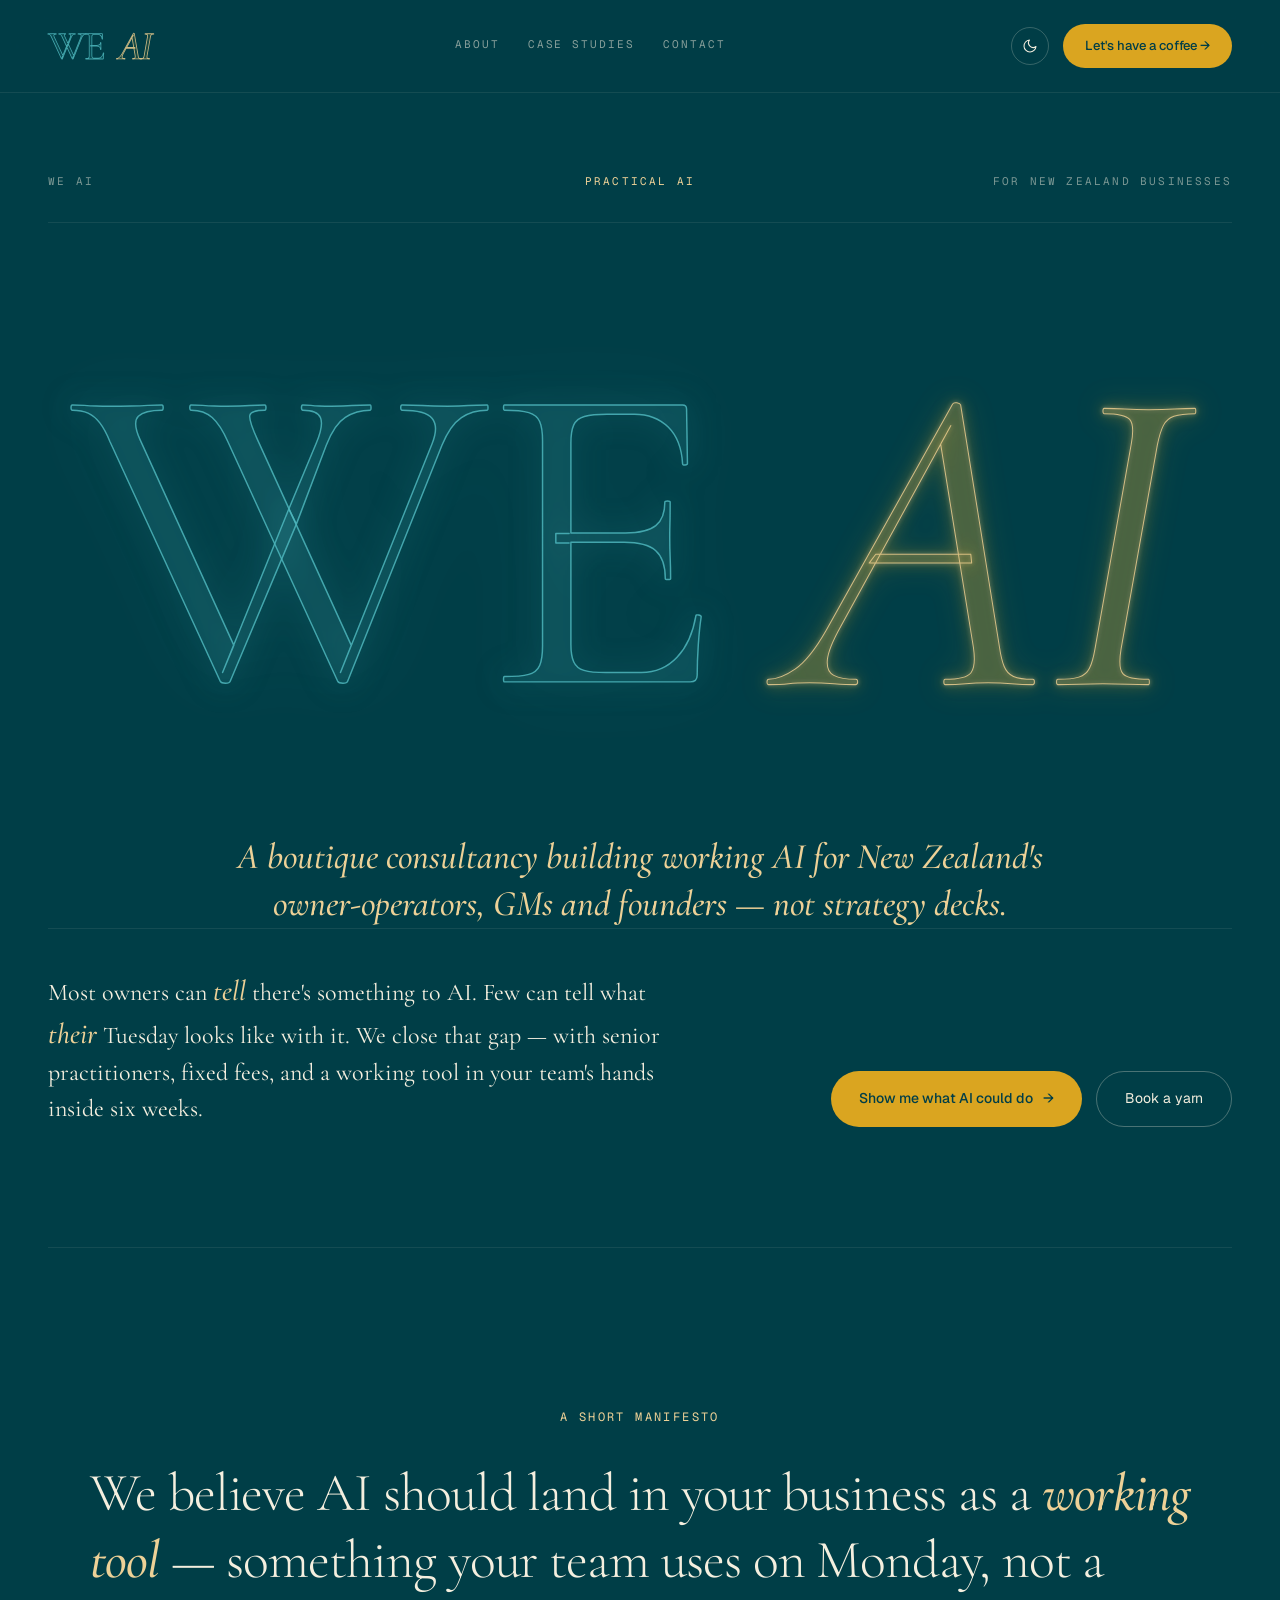
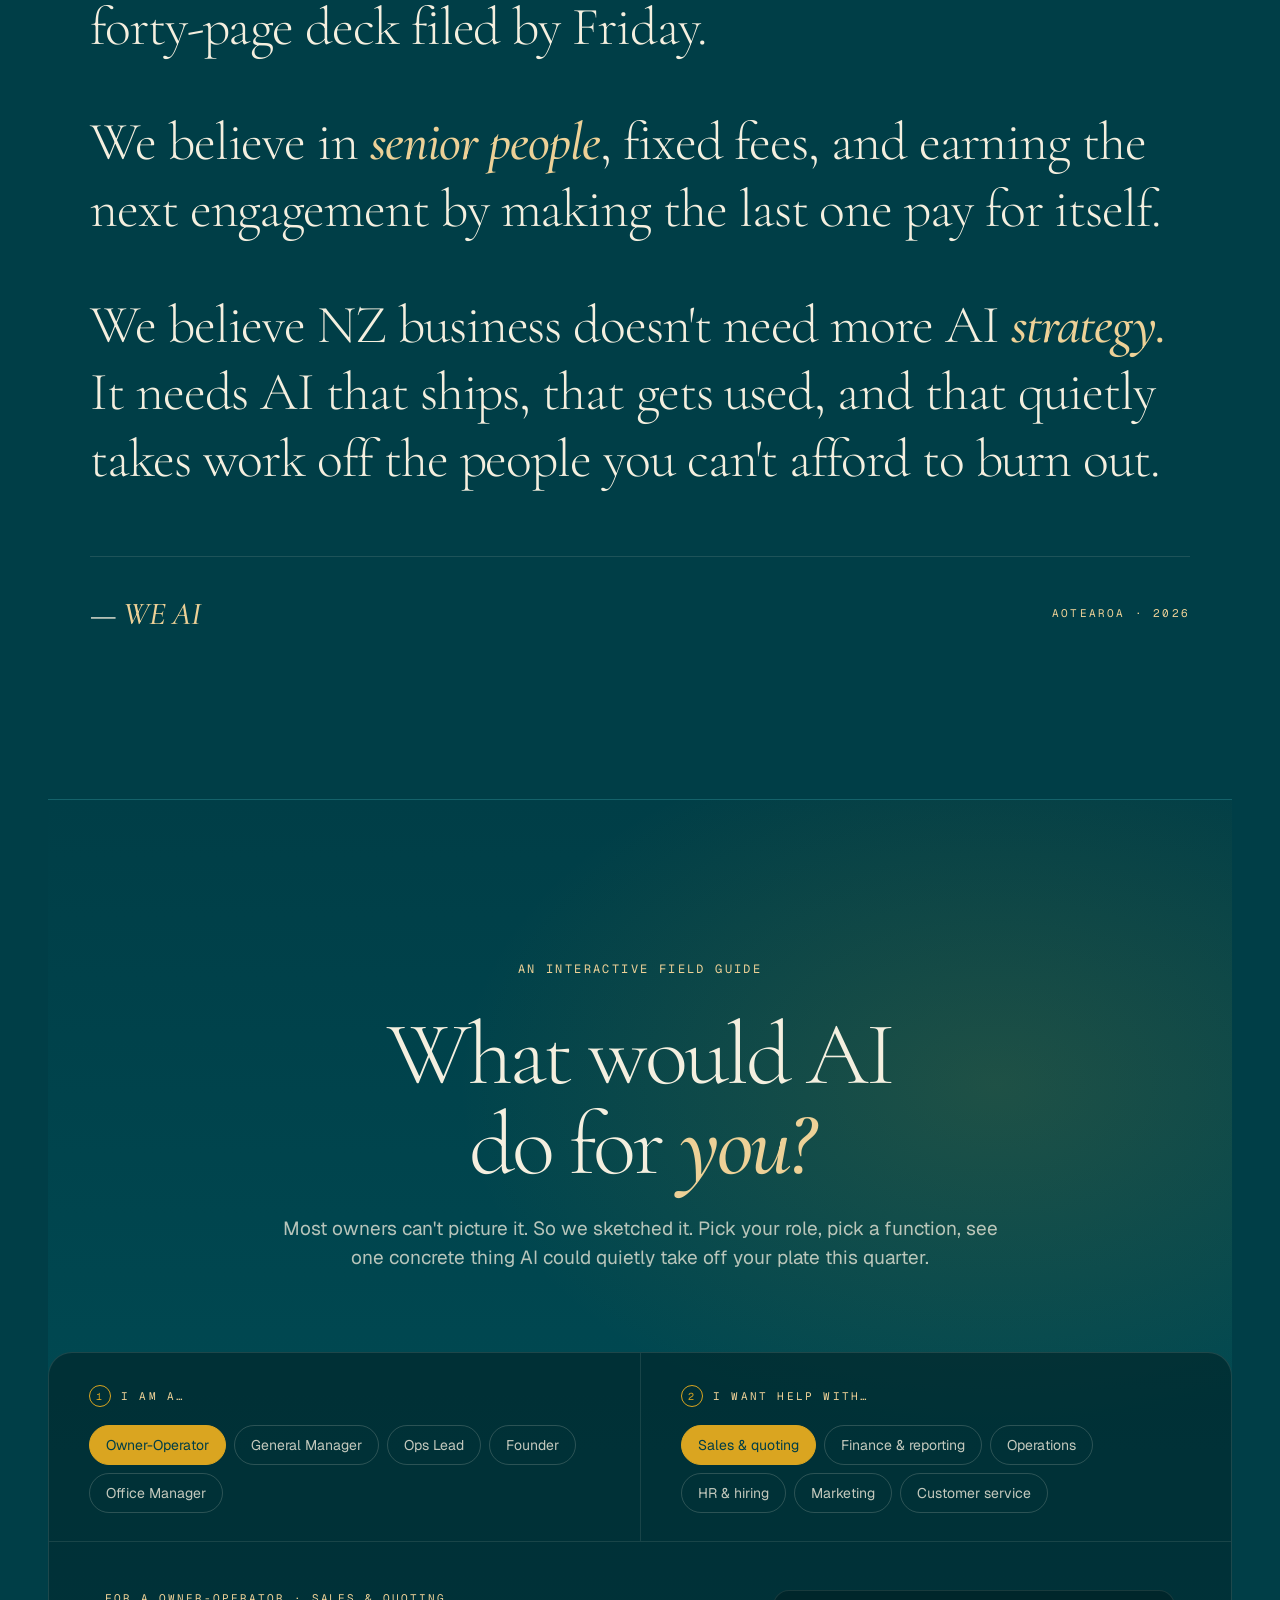
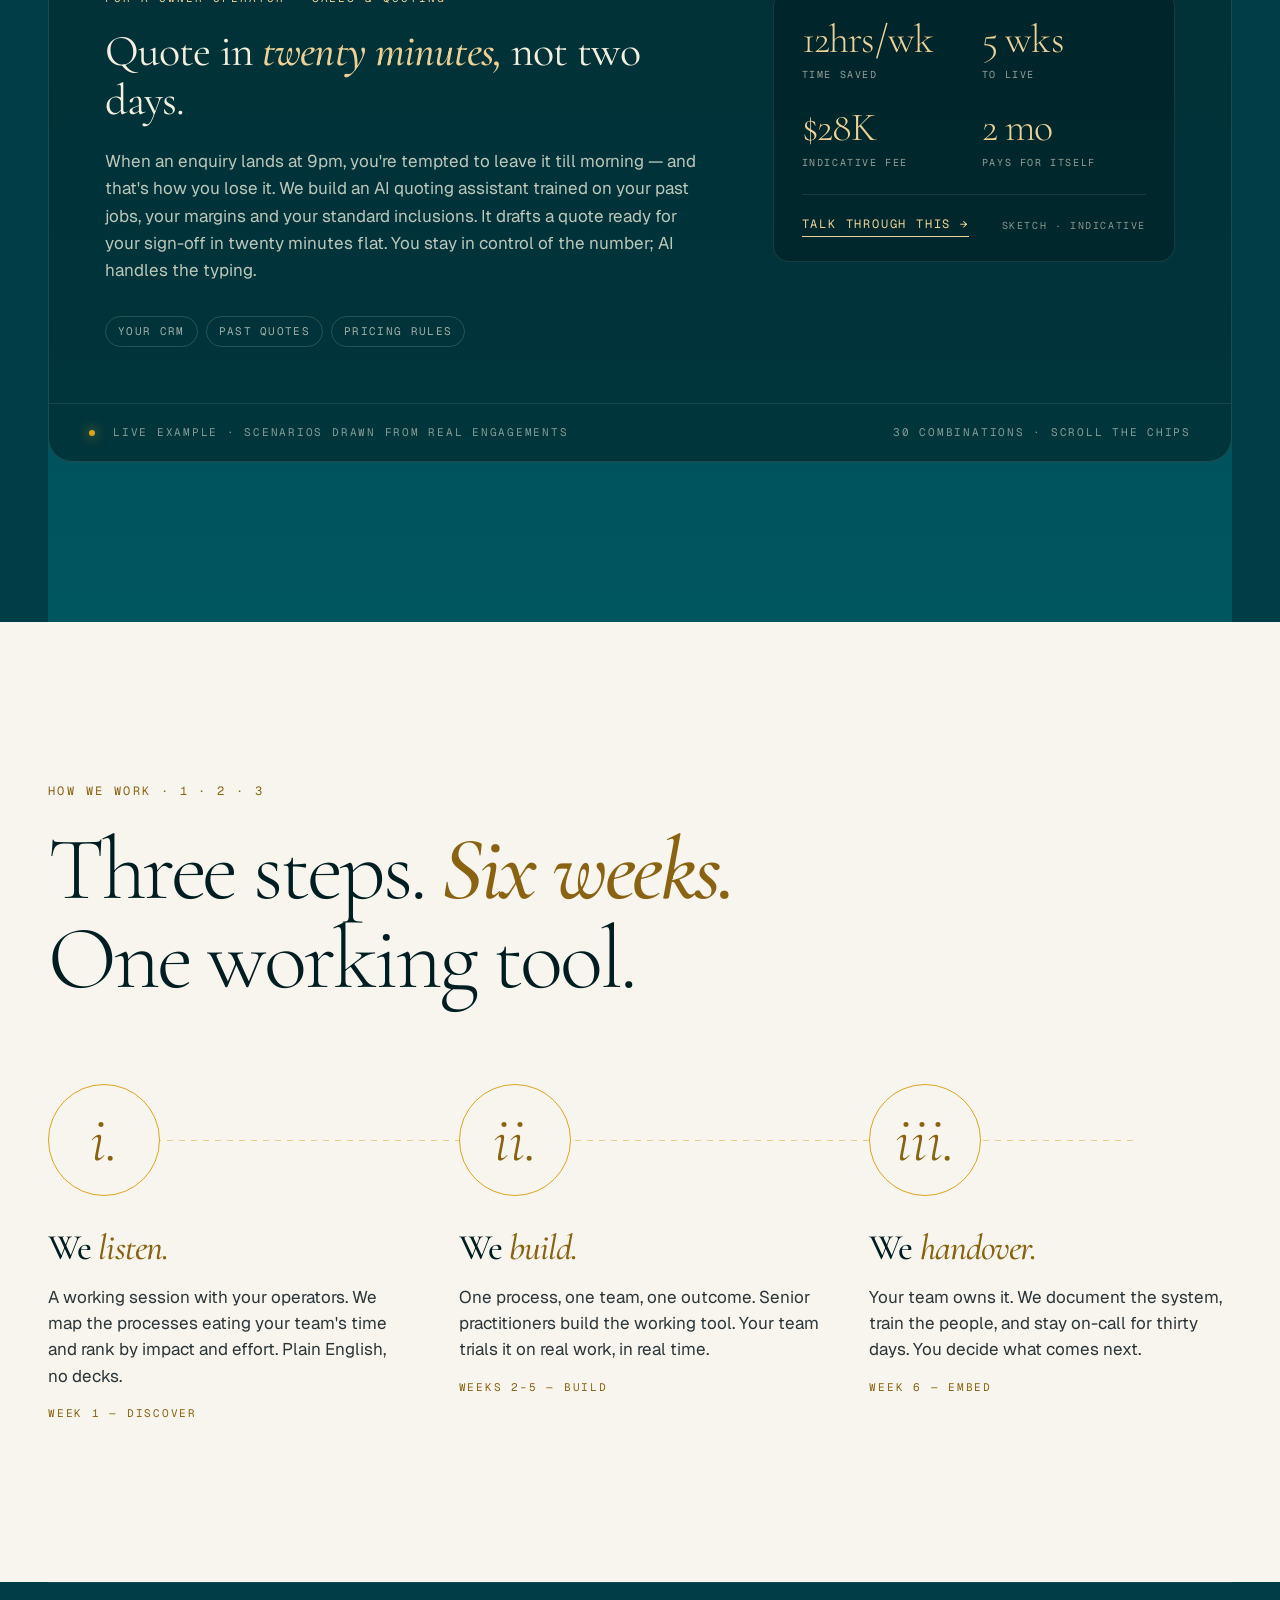
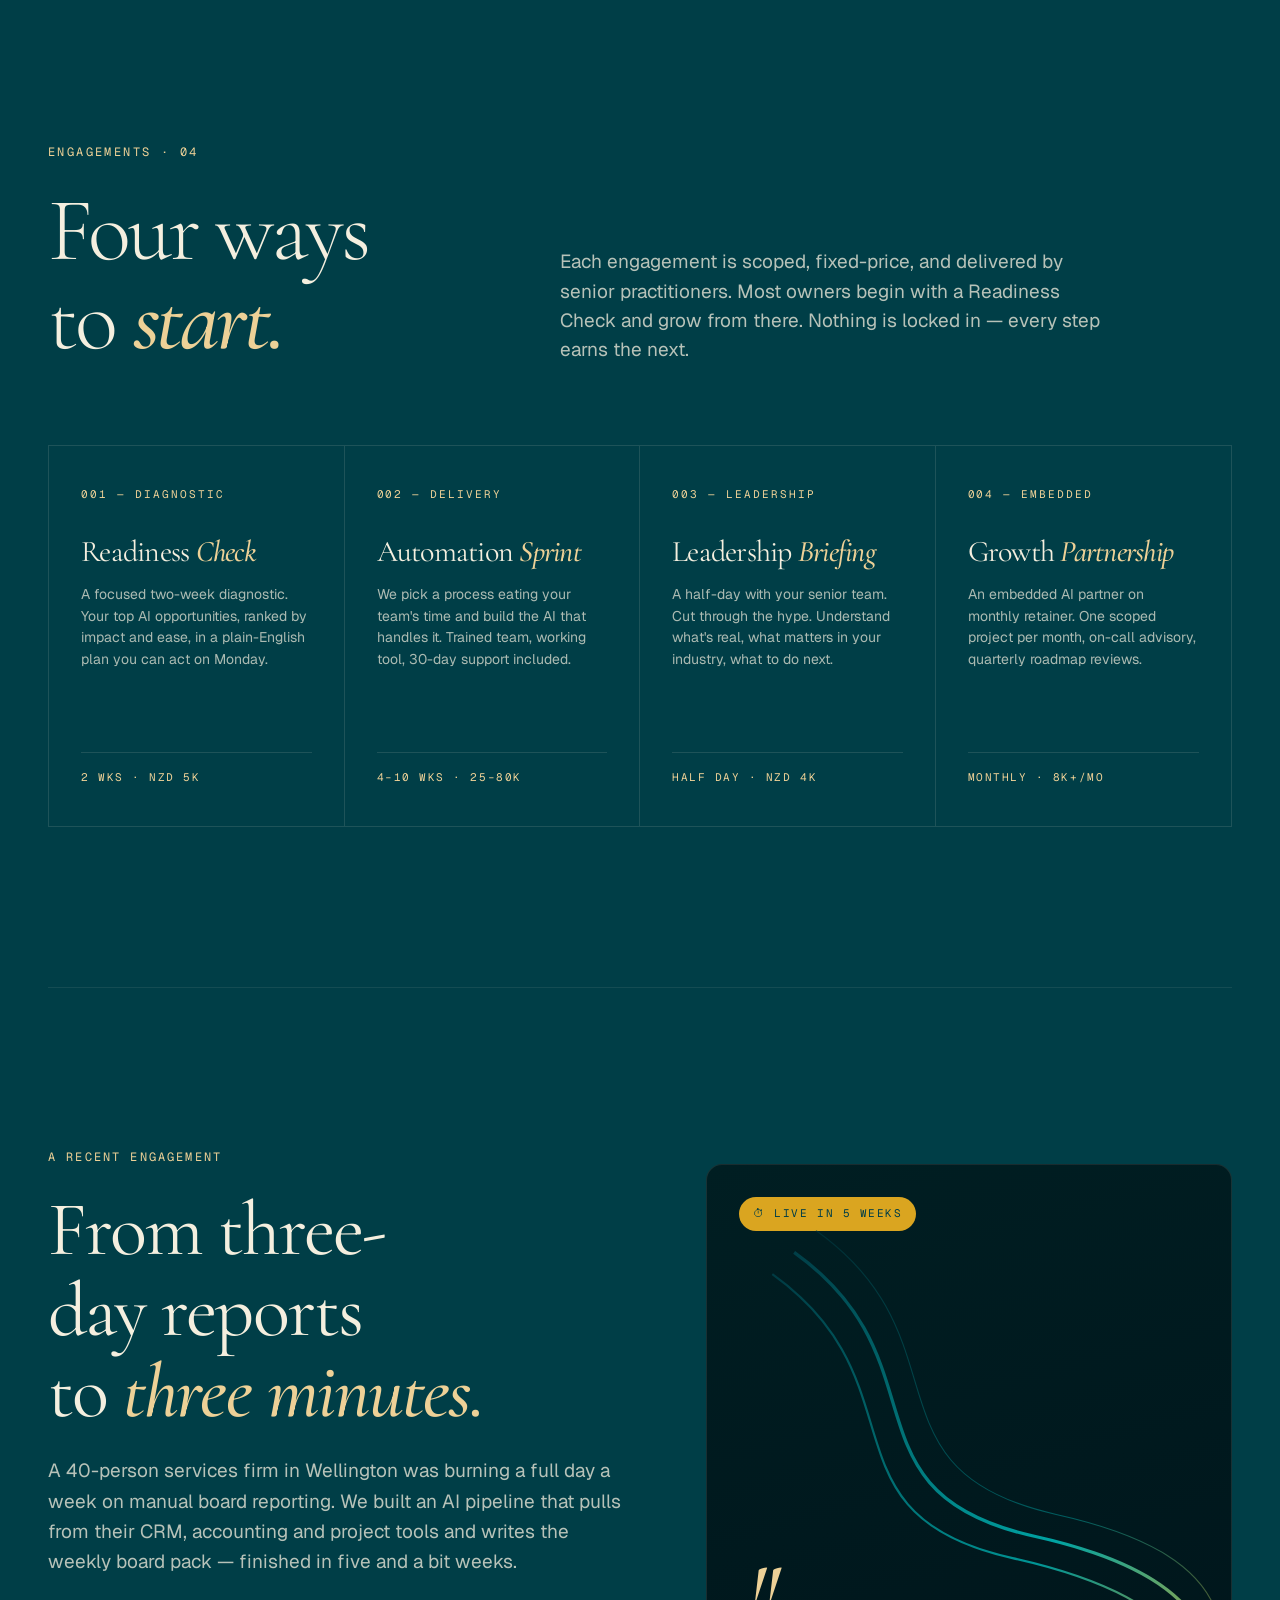
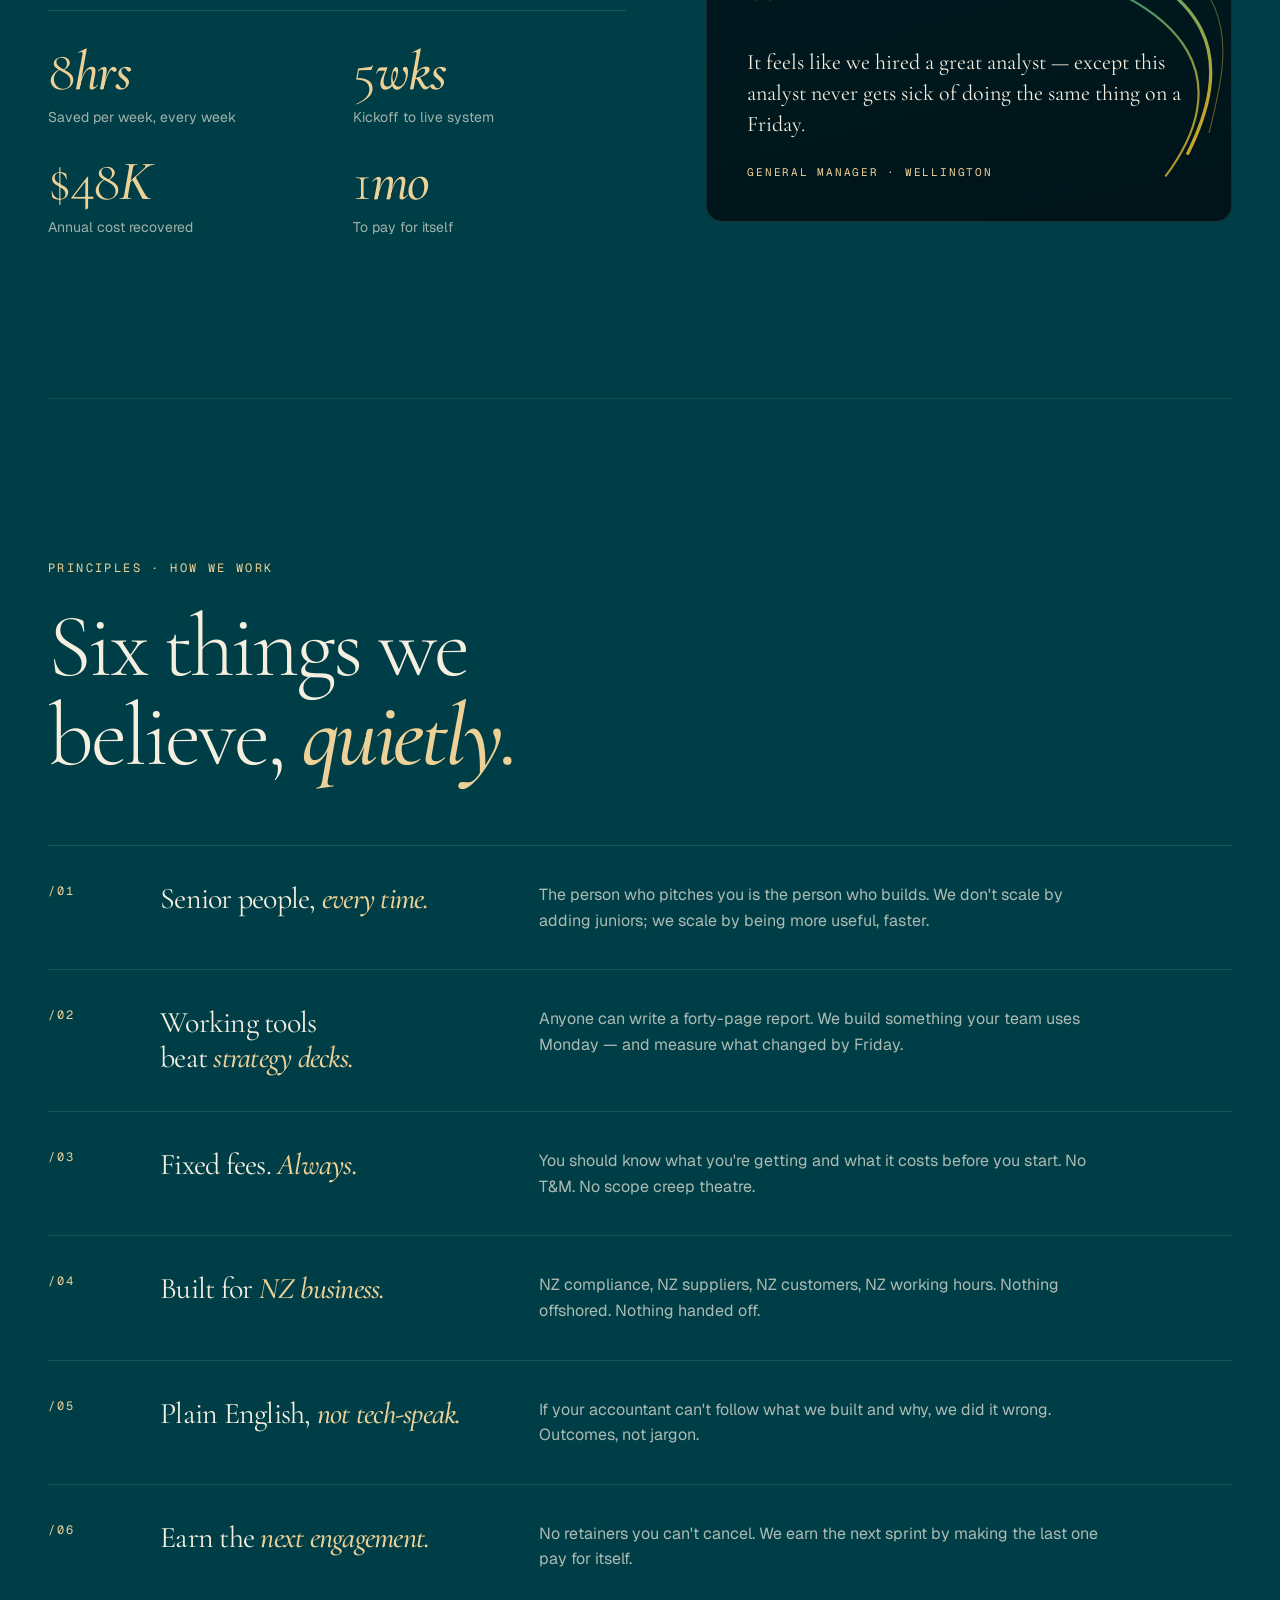
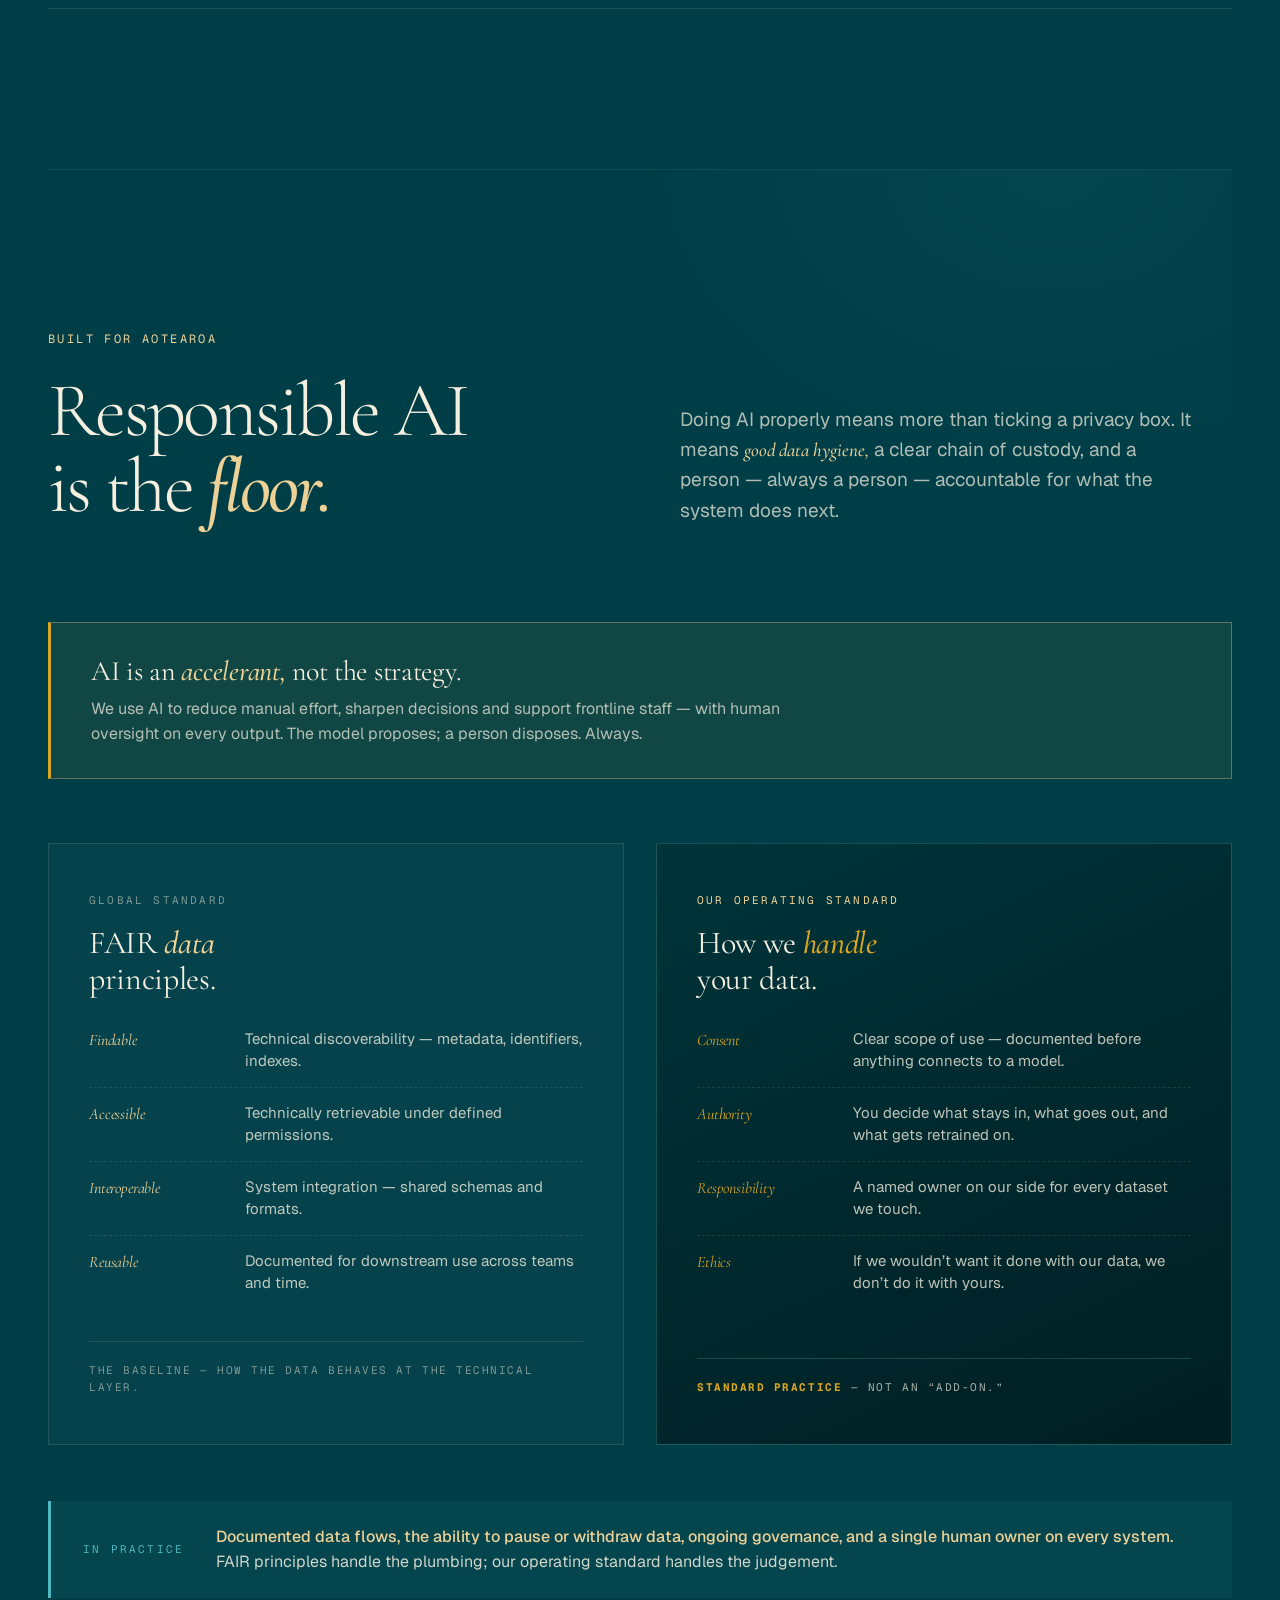
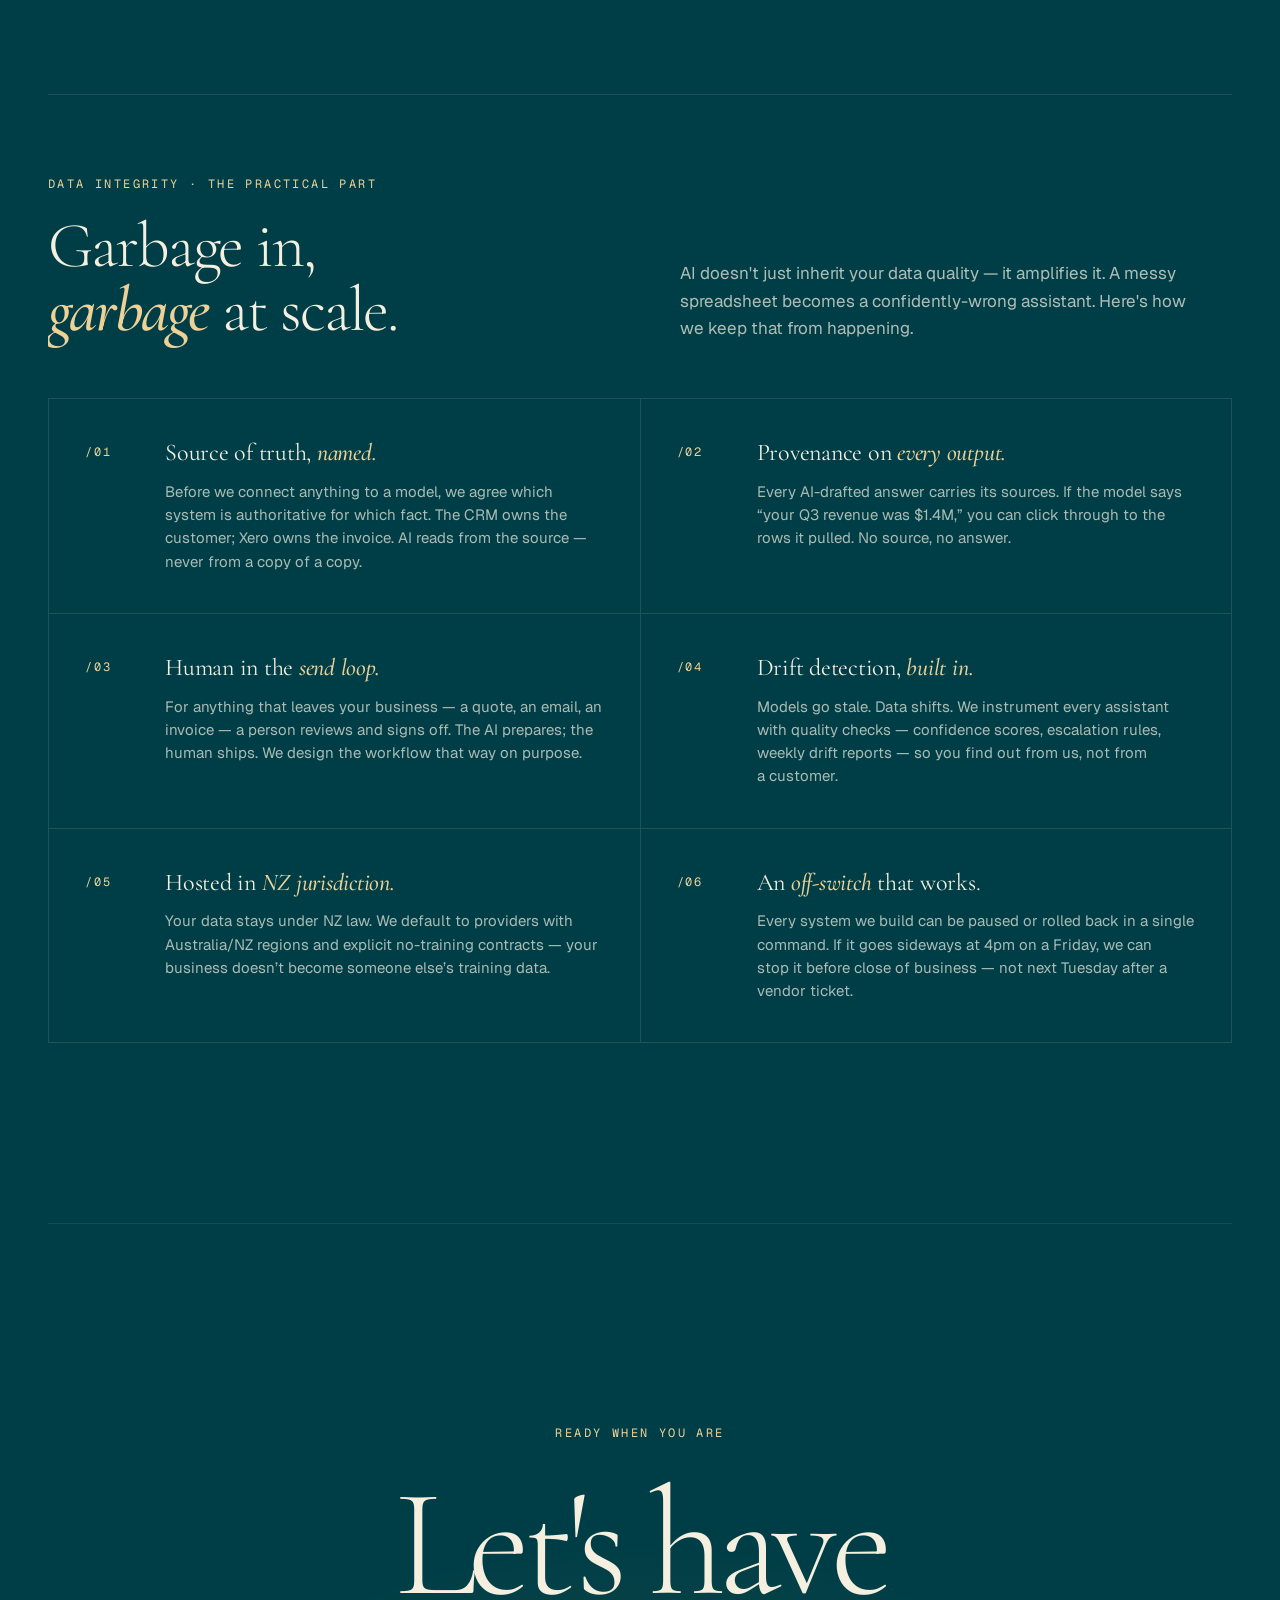
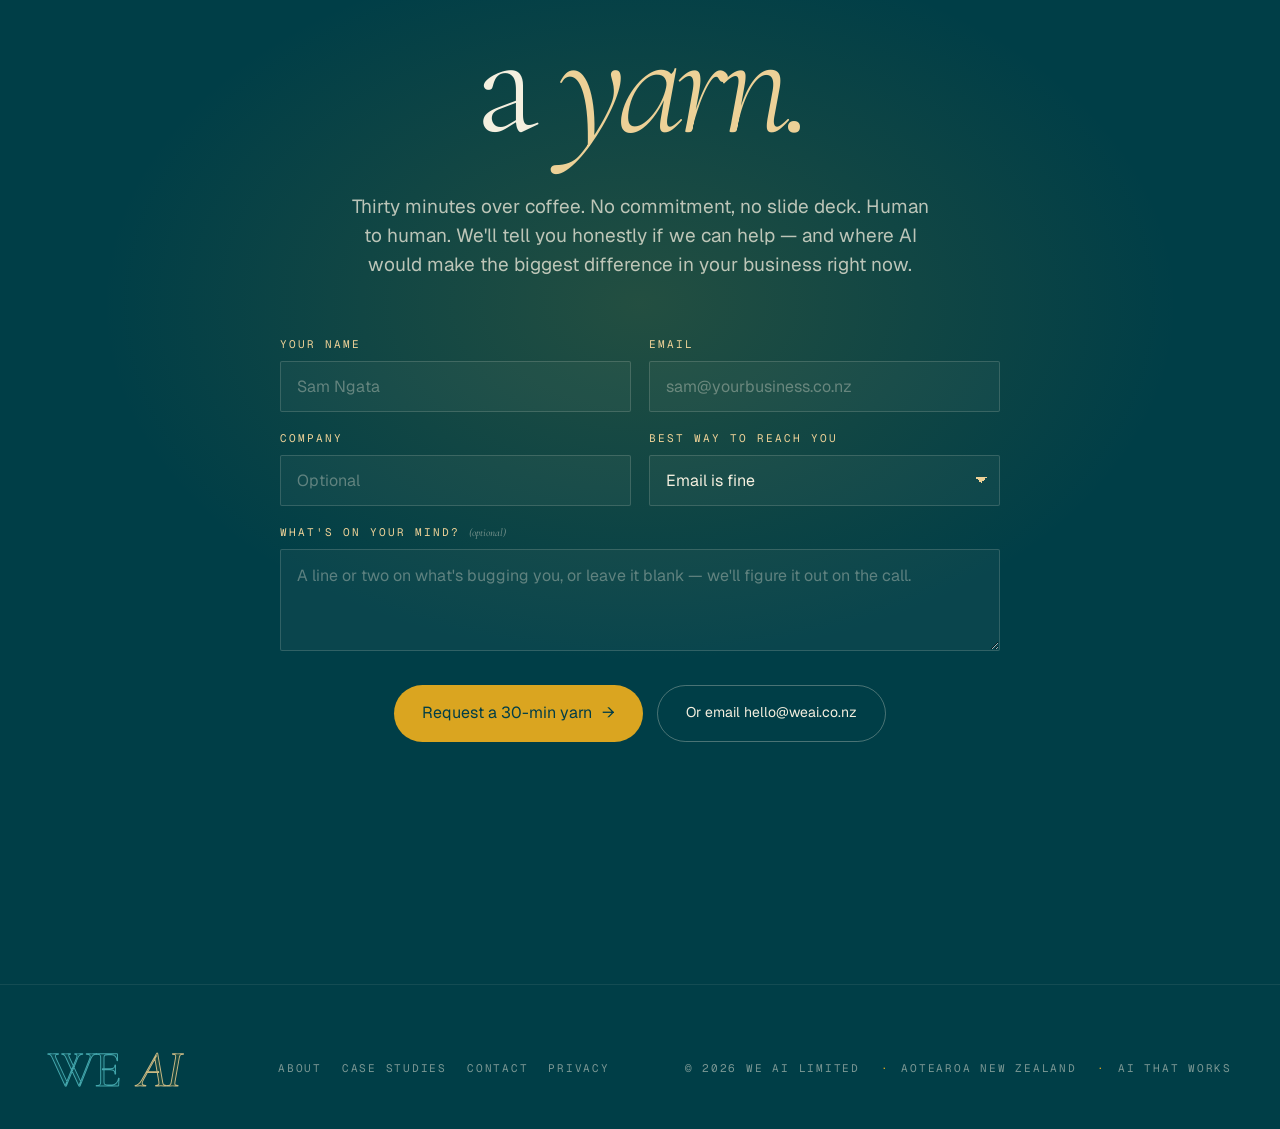
==== commit c6e514b3: "Add About, Case Studies and Privacy pages; team photos; nav links - about.html: bios for Michael Dut" ====
--- a/index.html
+++ b/index.html
@@ -198,6 +198,8 @@
     color: color-mix(in oklab, var(--ink-fg) 55%, transparent);
     display: flex; gap: 28px;
   }
+  .nav-meta a { color: inherit; text-decoration: none; padding-bottom: 2px; border-bottom: 1px solid transparent; transition: color 200ms ease; }
+  .nav-meta a:hover { color: var(--gold-cream); }
   .nav-cta {
     background: var(--gold-1);
     color: var(--night);
@@ -1428,6 +1430,9 @@
     color: color-mix(in oklab, var(--ink-fg) 50%, transparent);
   }
   footer .meta span + span::before { content: "·"; margin: 0 12px; color: var(--gold-1); }
+  footer .meta.links { display: flex; gap: 20px; }
+  footer .meta.links a { color: inherit; text-decoration: none; }
+  footer .meta.links a:hover { color: var(--gold-cream); }
 
   @media (max-width: 1100px) {
     .picker-controls { grid-template-columns: 1fr; }
@@ -1465,9 +1470,9 @@
     </svg>
   </a>
   <div class="nav-meta">
-    <span>AOTEAROA · NZ</span>
-    <span>EST. 2026</span>
-    <span>SENIOR-LED</span>
+    <a href="/about">About</a>
+    <a href="/case-studies">Case studies</a>
+    <a href="#contact">Contact</a>
   </div>
   <div class="nav-right">
     <button id="theme-toggle" class="nav-theme" type="button" aria-label="Toggle dark mode" title="Toggle dark mode">
@@ -1899,6 +1904,12 @@
     <text class="we" x="0" y="104">WE</text>
     <text class="ai" x="206" y="104">AI</text>
   </svg>
+  <div class="meta links">
+    <a href="/about">About</a>
+    <a href="/case-studies">Case studies</a>
+    <a href="#contact">Contact</a>
+    <a href="/privacy">Privacy</a>
+  </div>
   <div class="meta">
     <span>© 2026 WE AI Limited</span>
     <span>Aotearoa New Zealand</span>
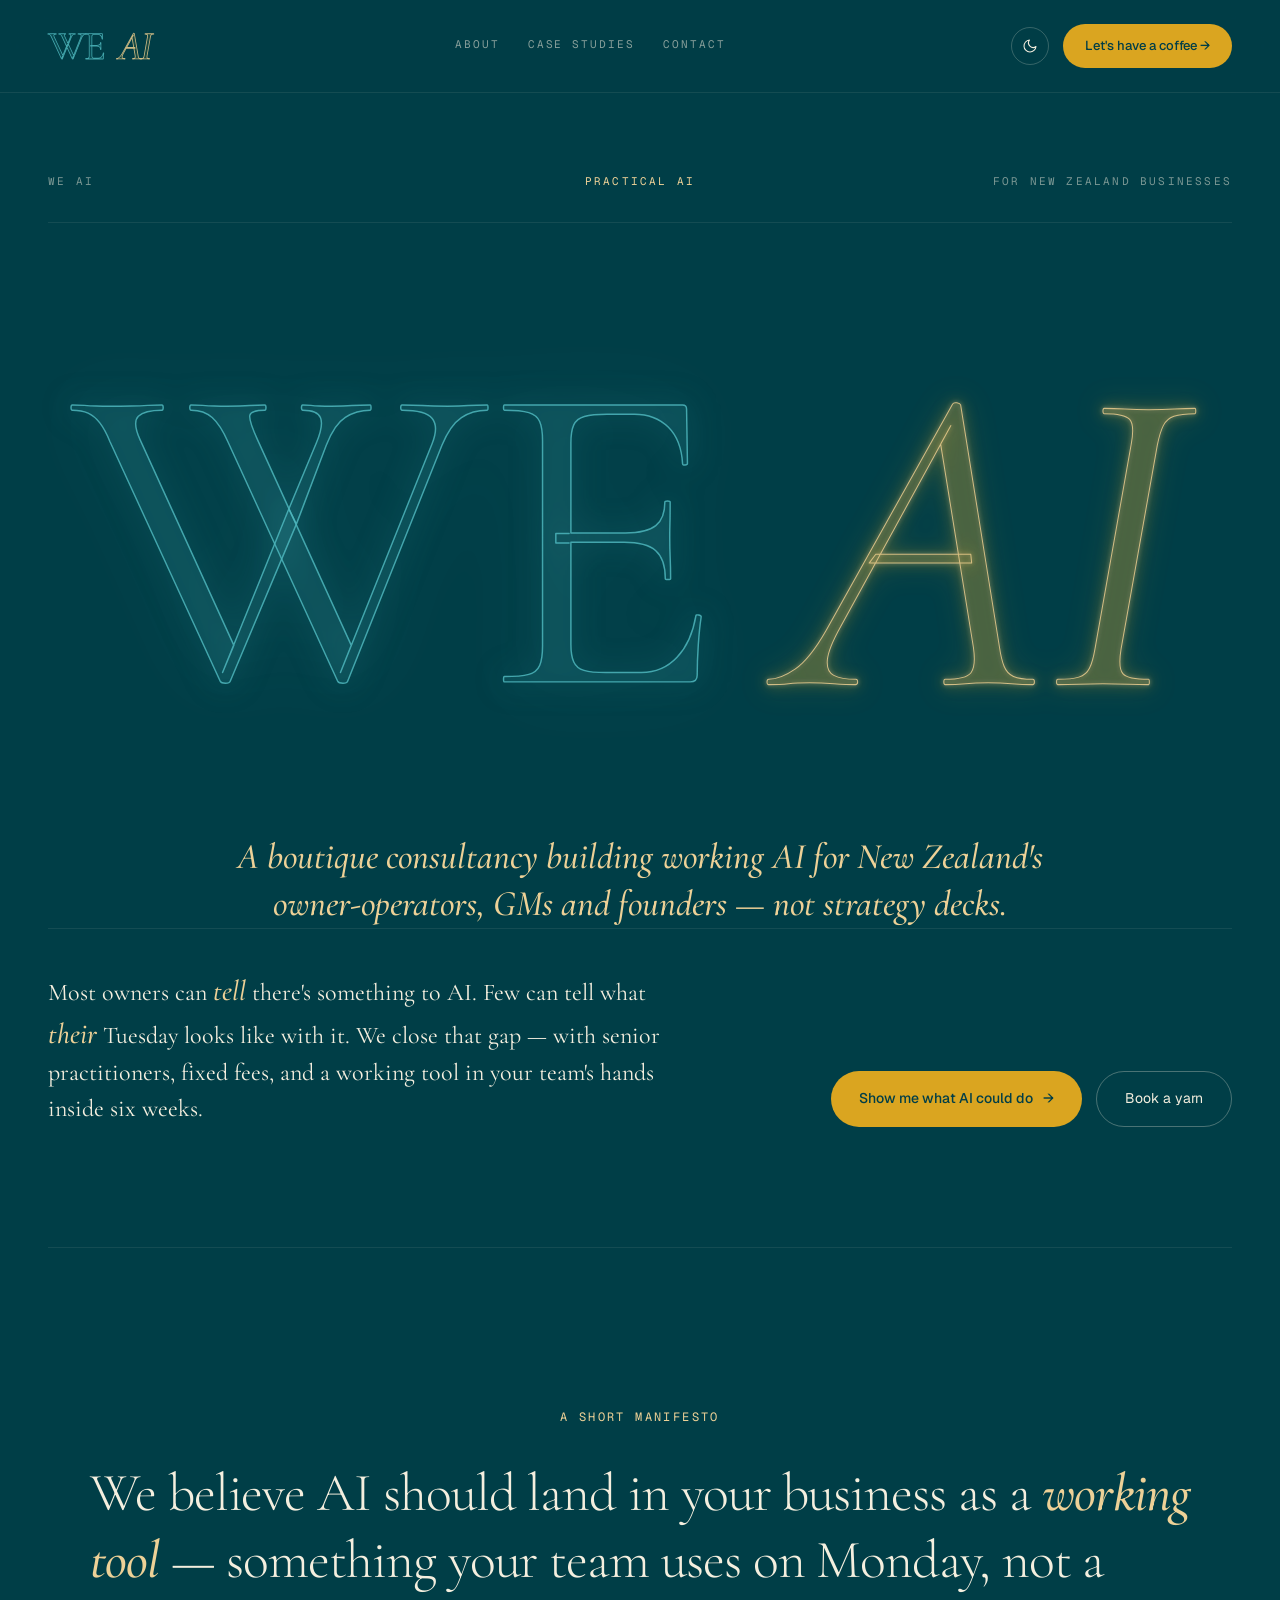
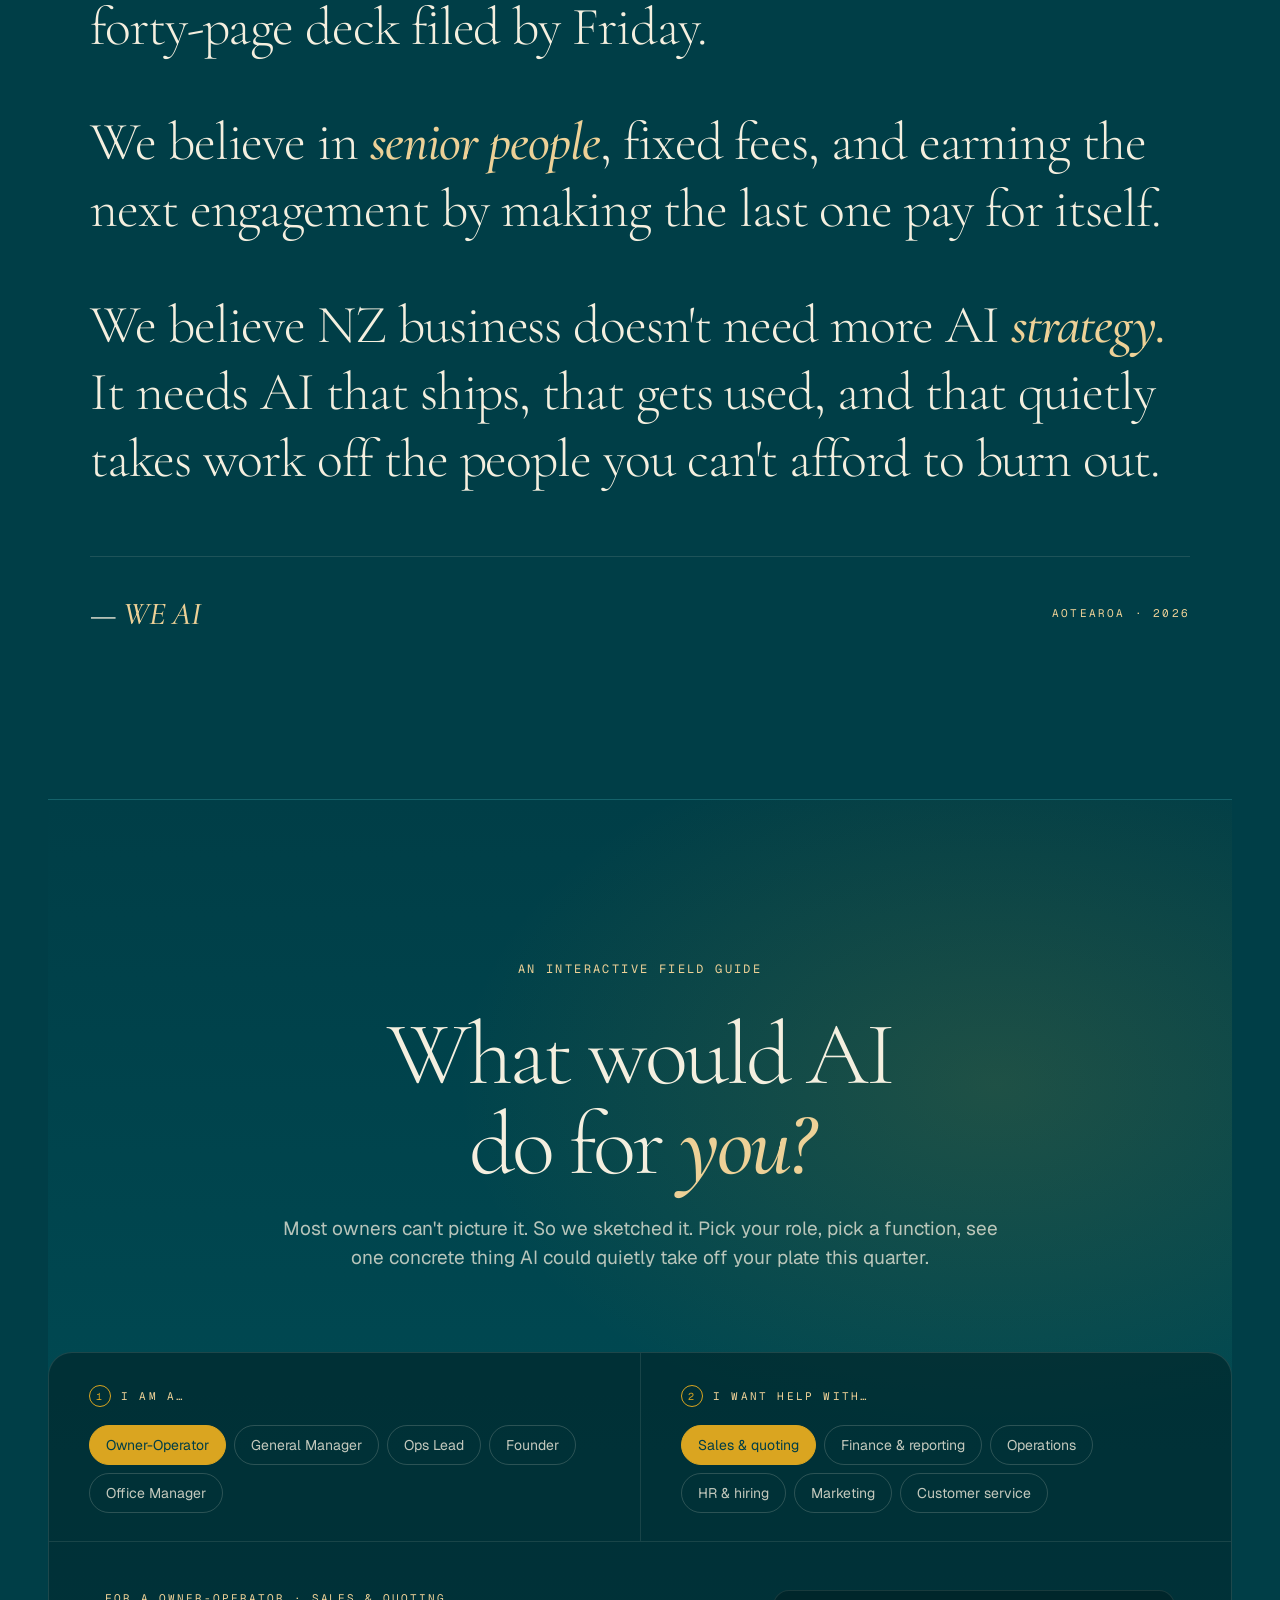
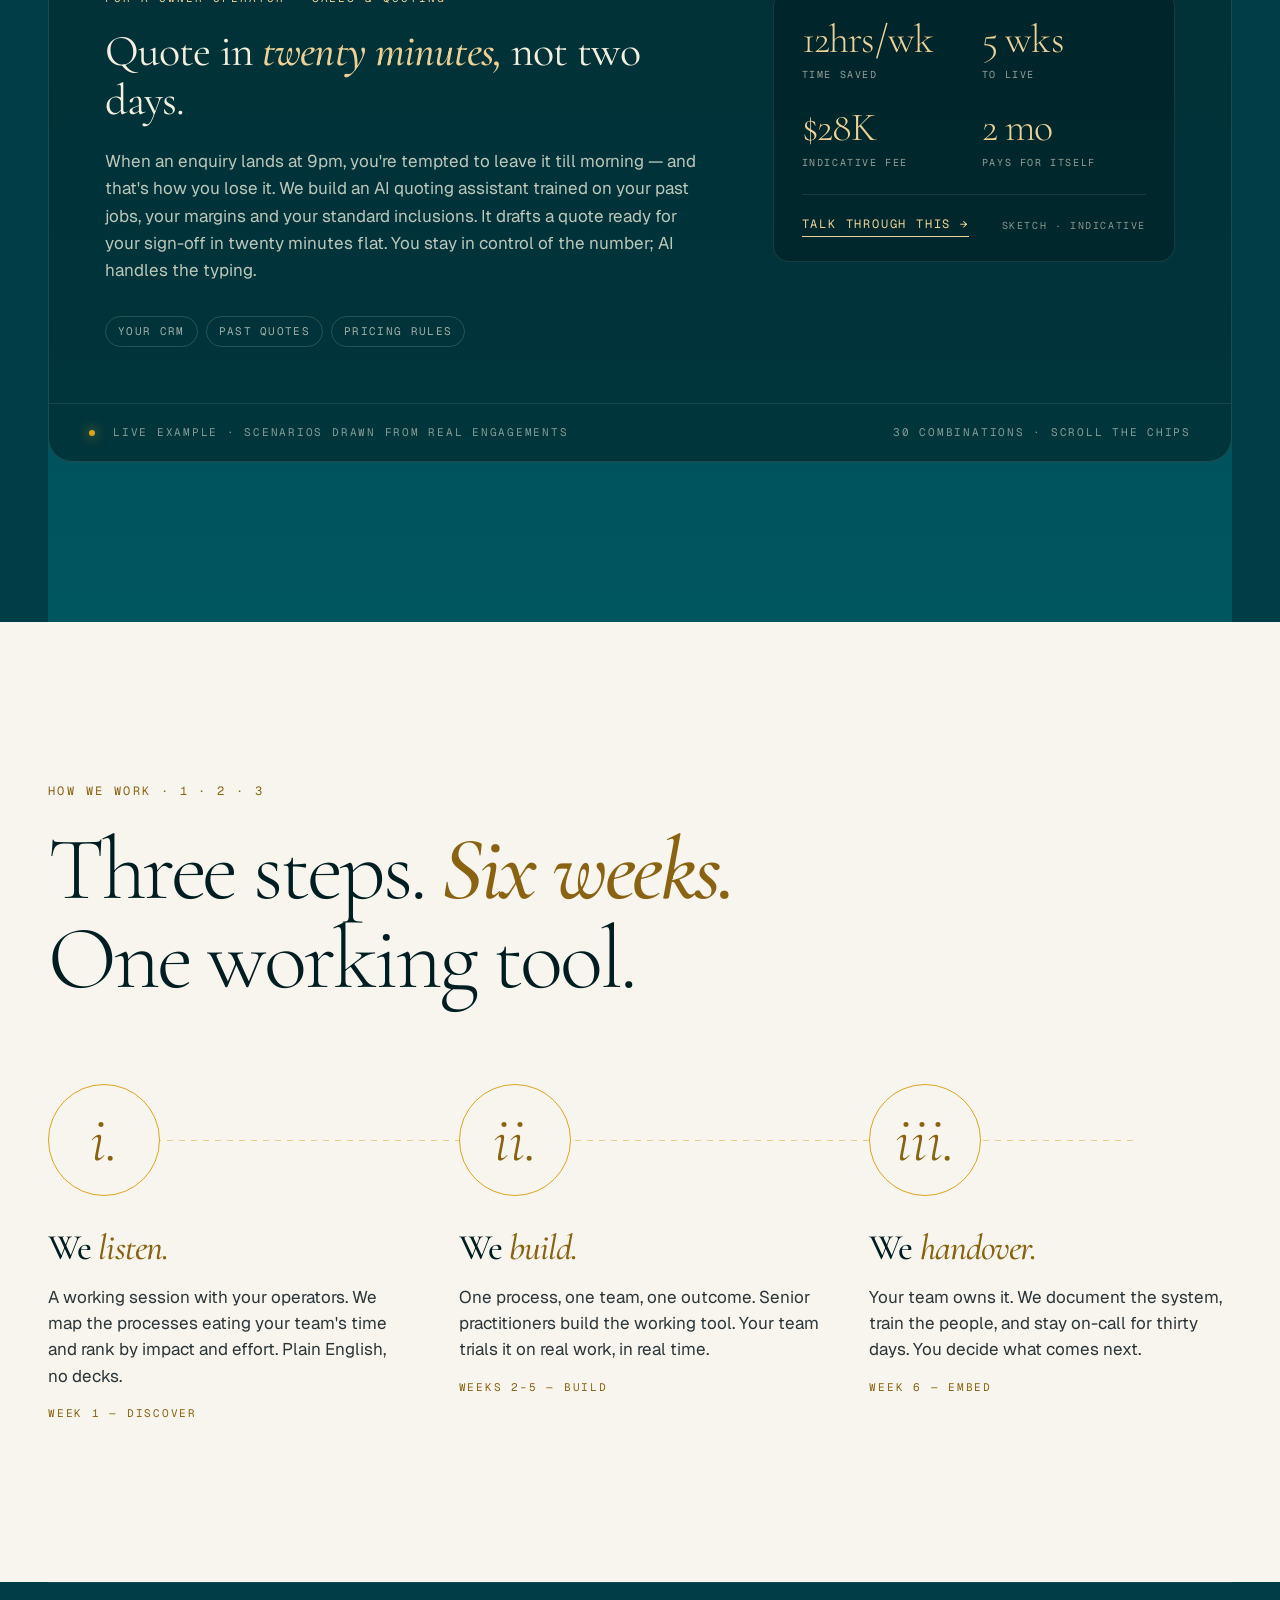
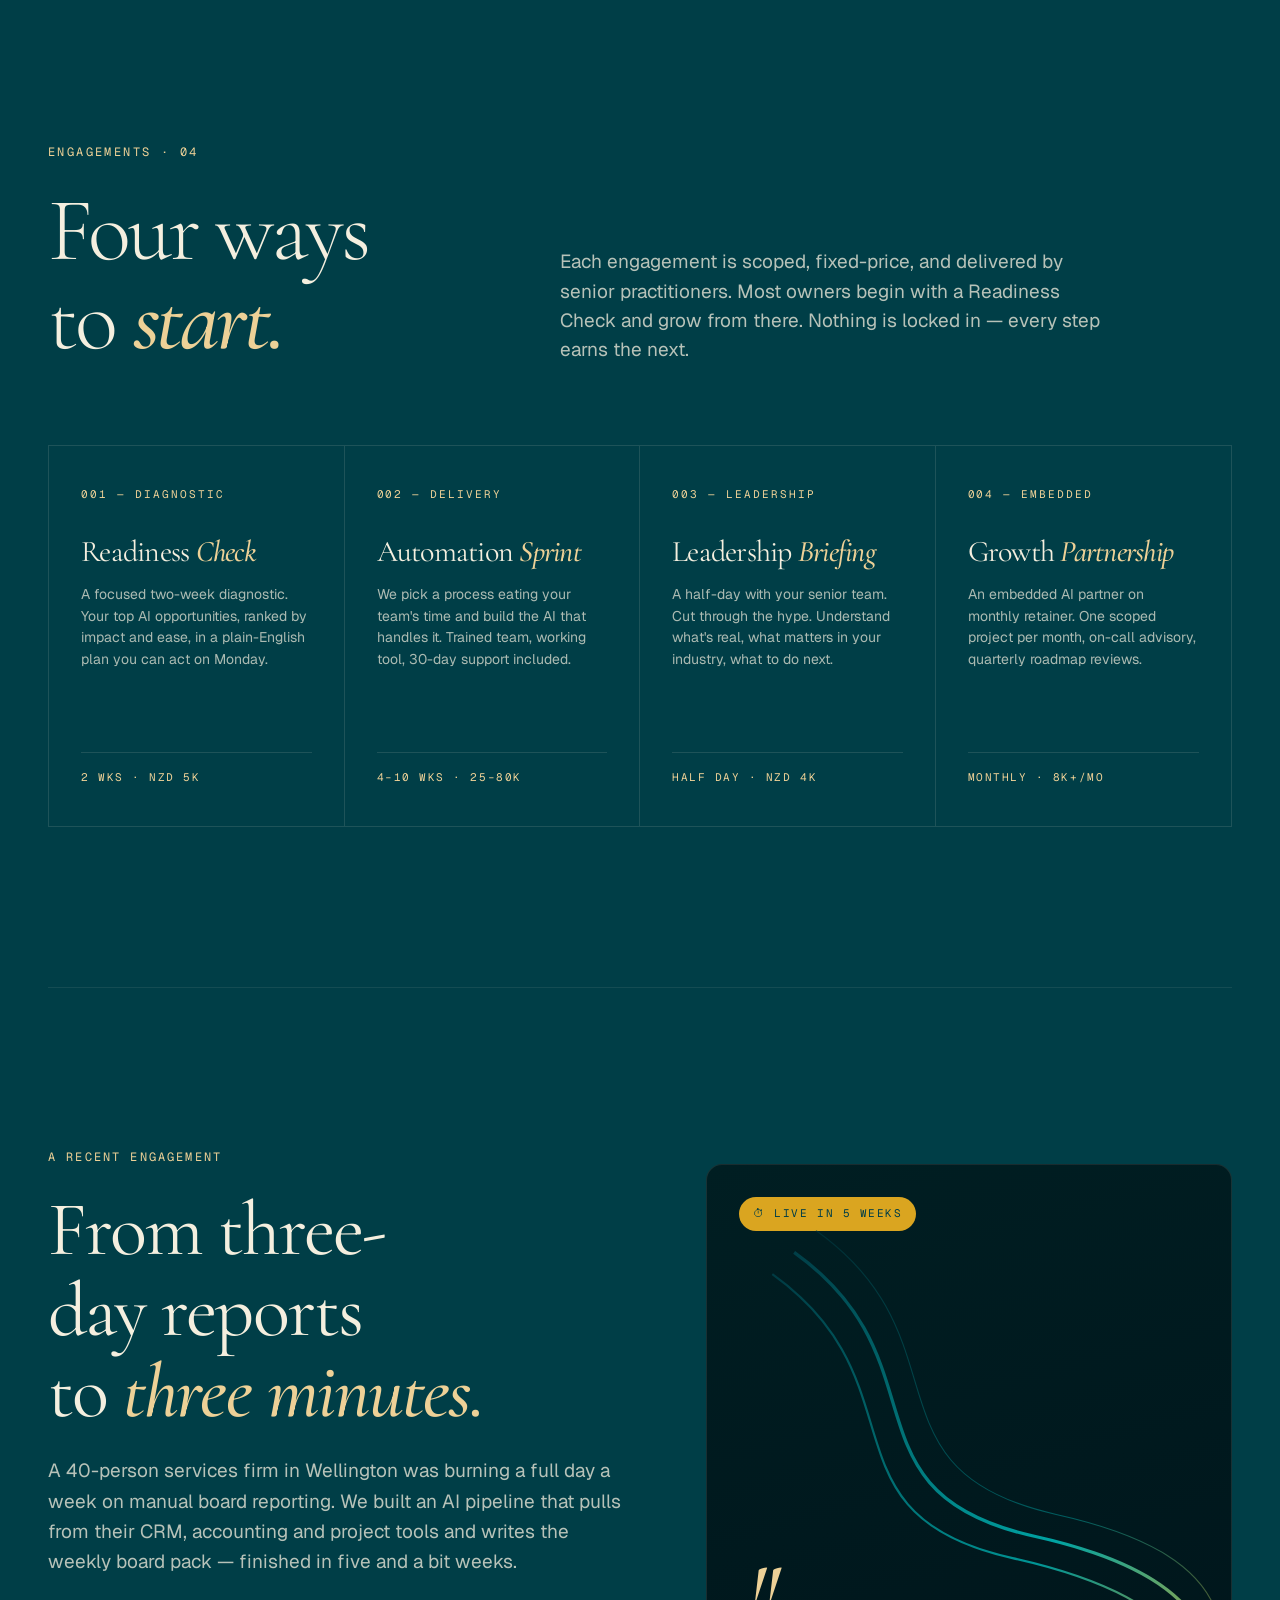
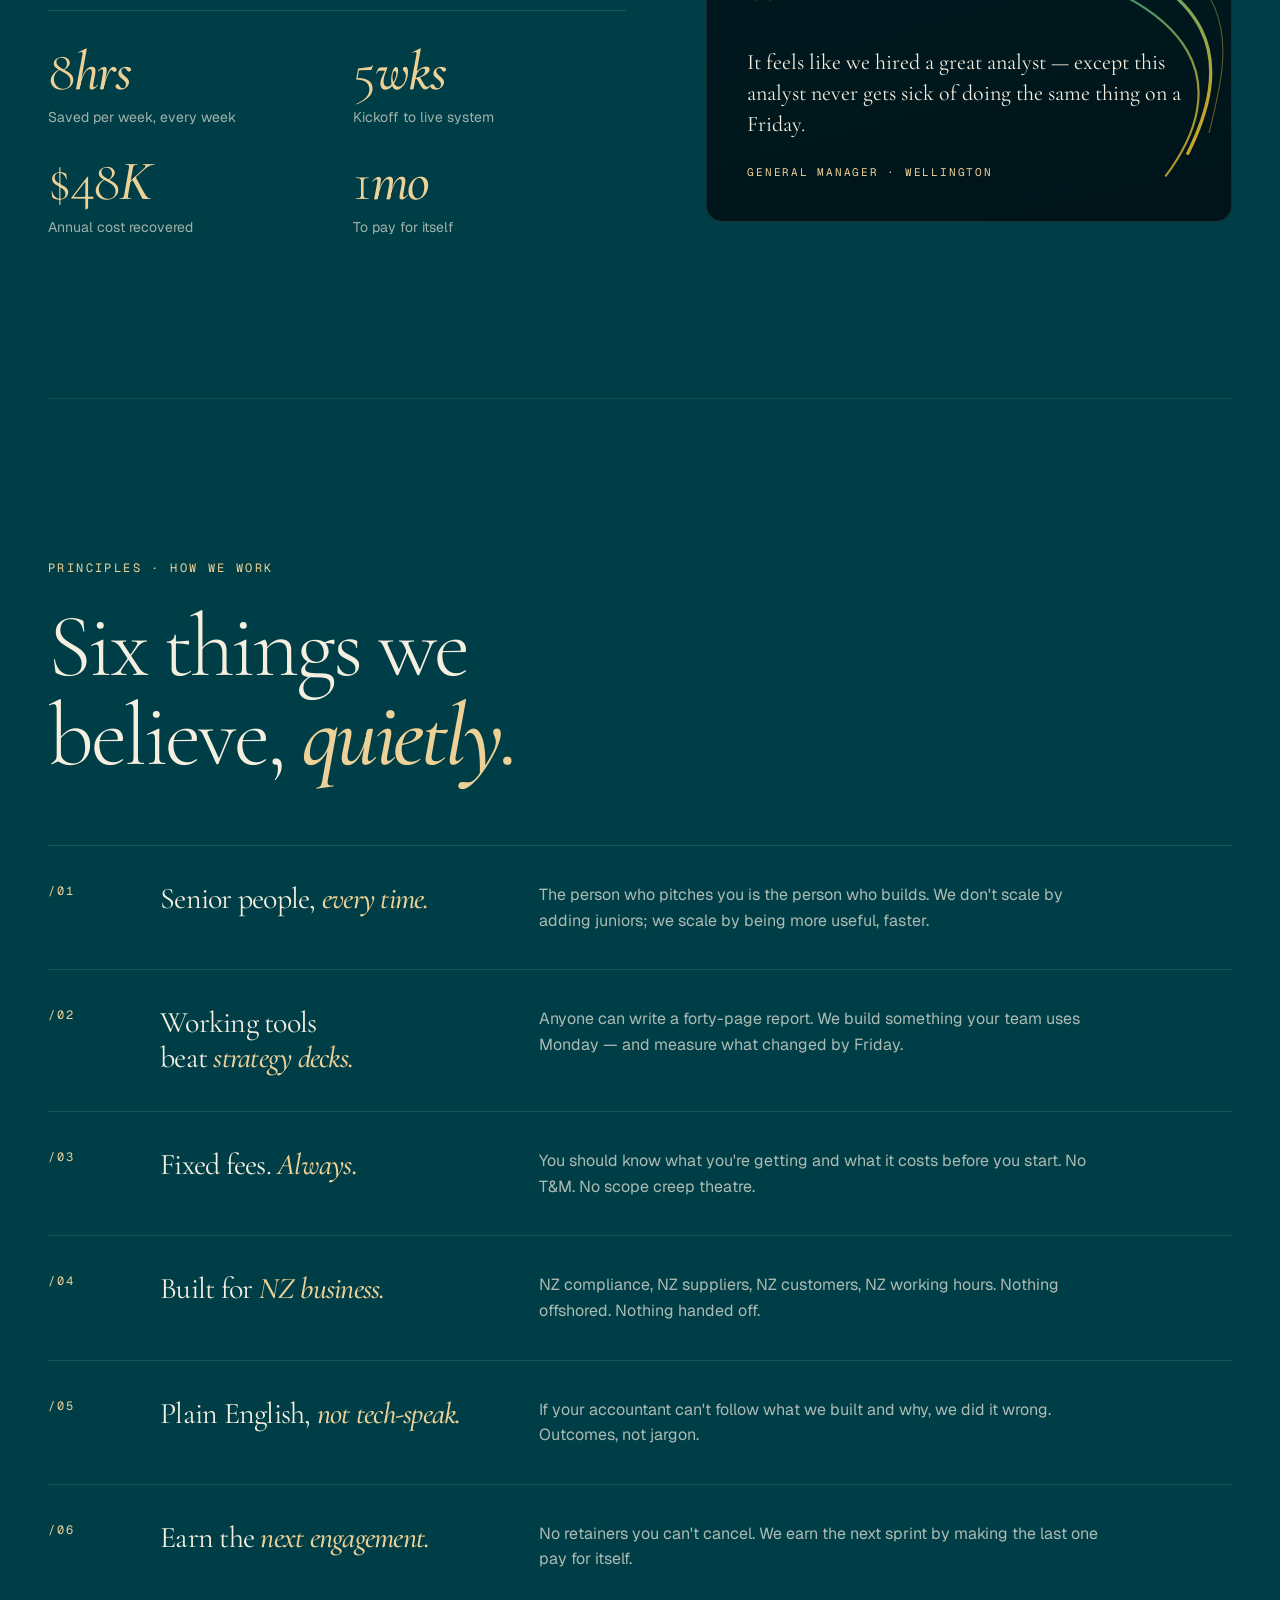
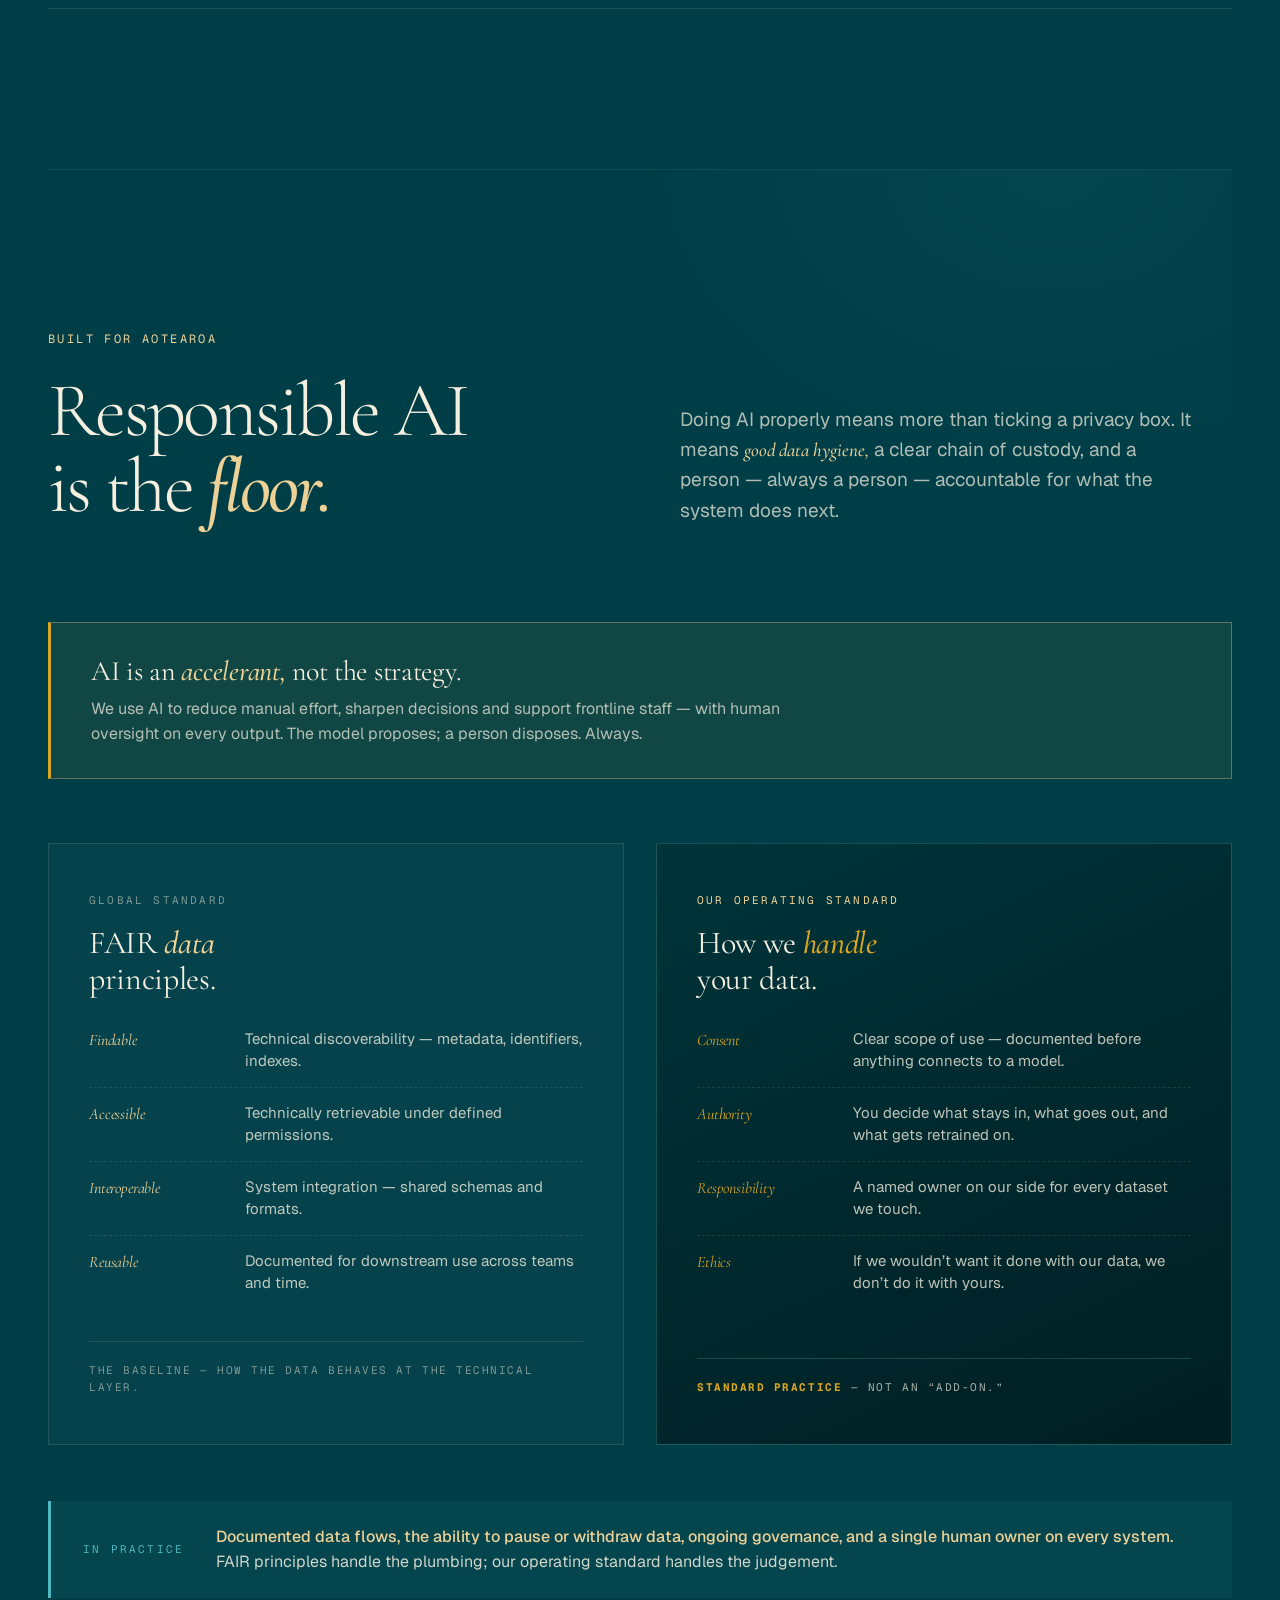
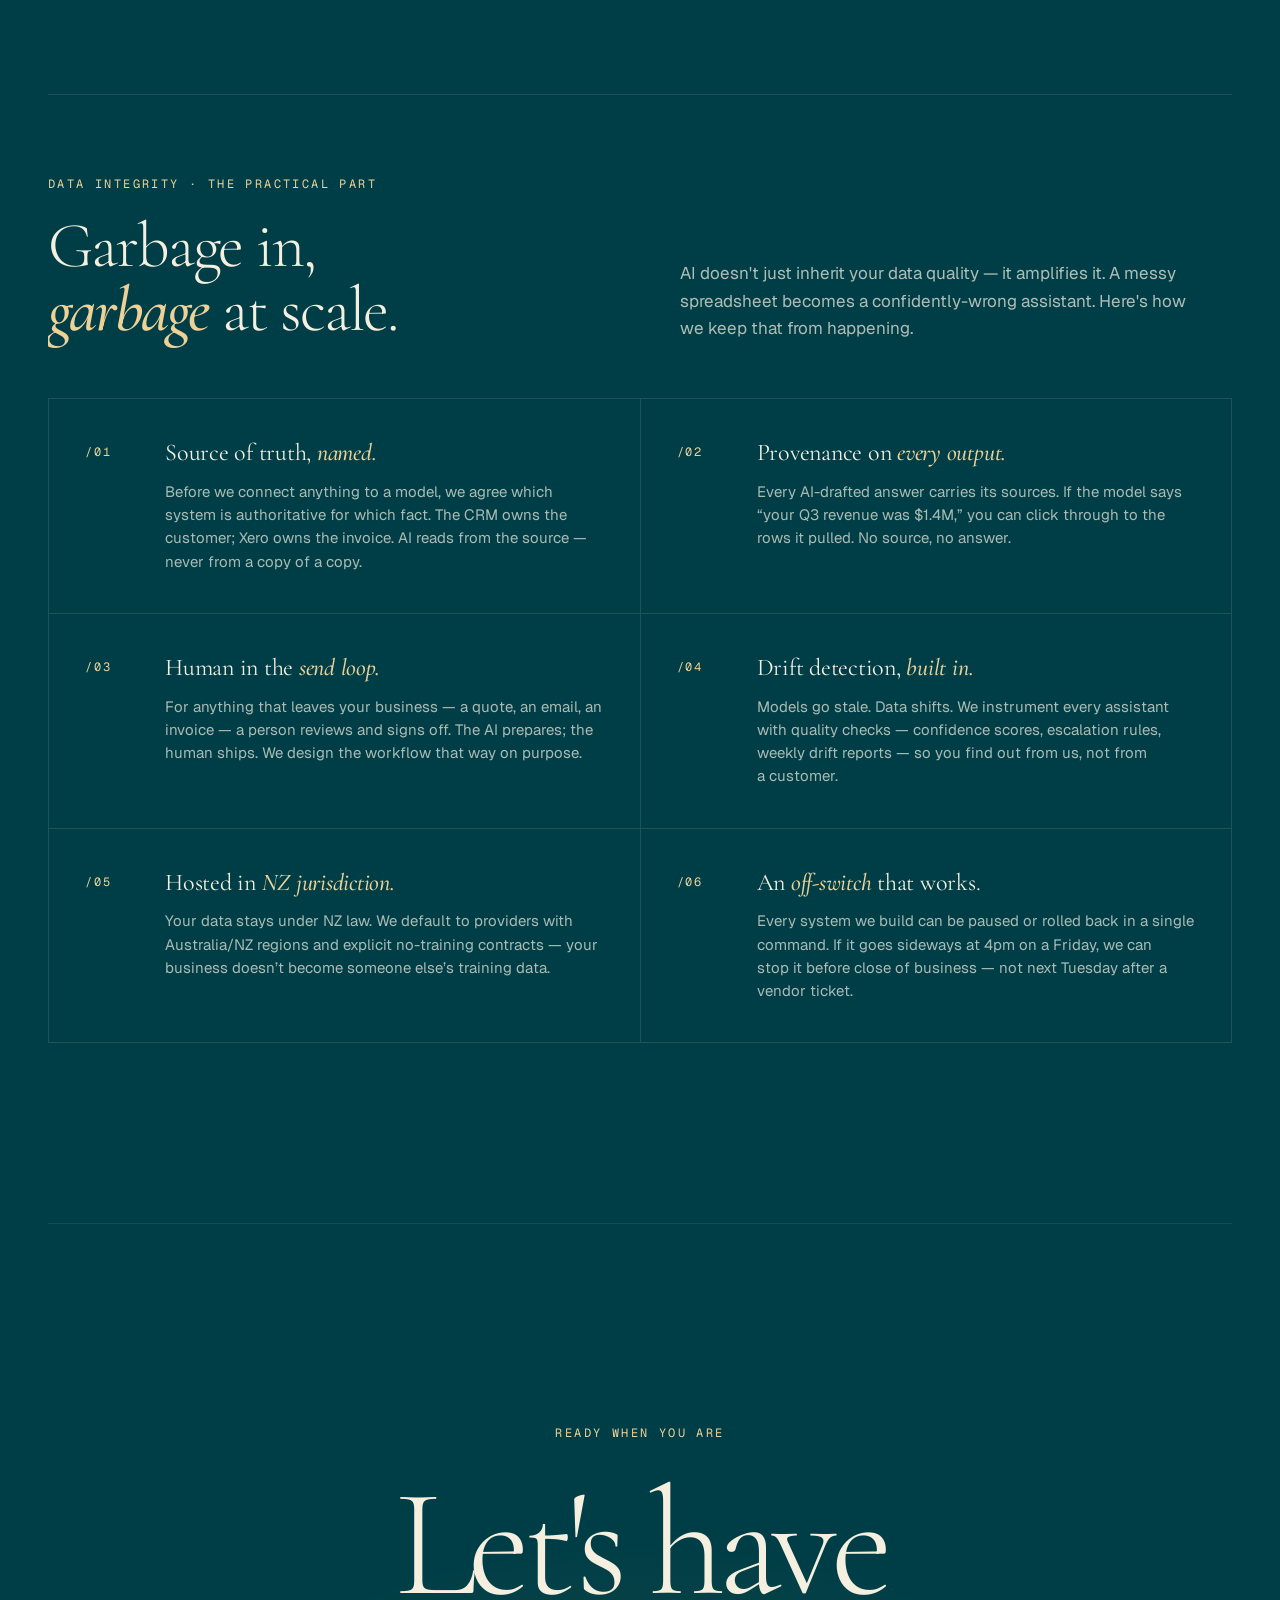
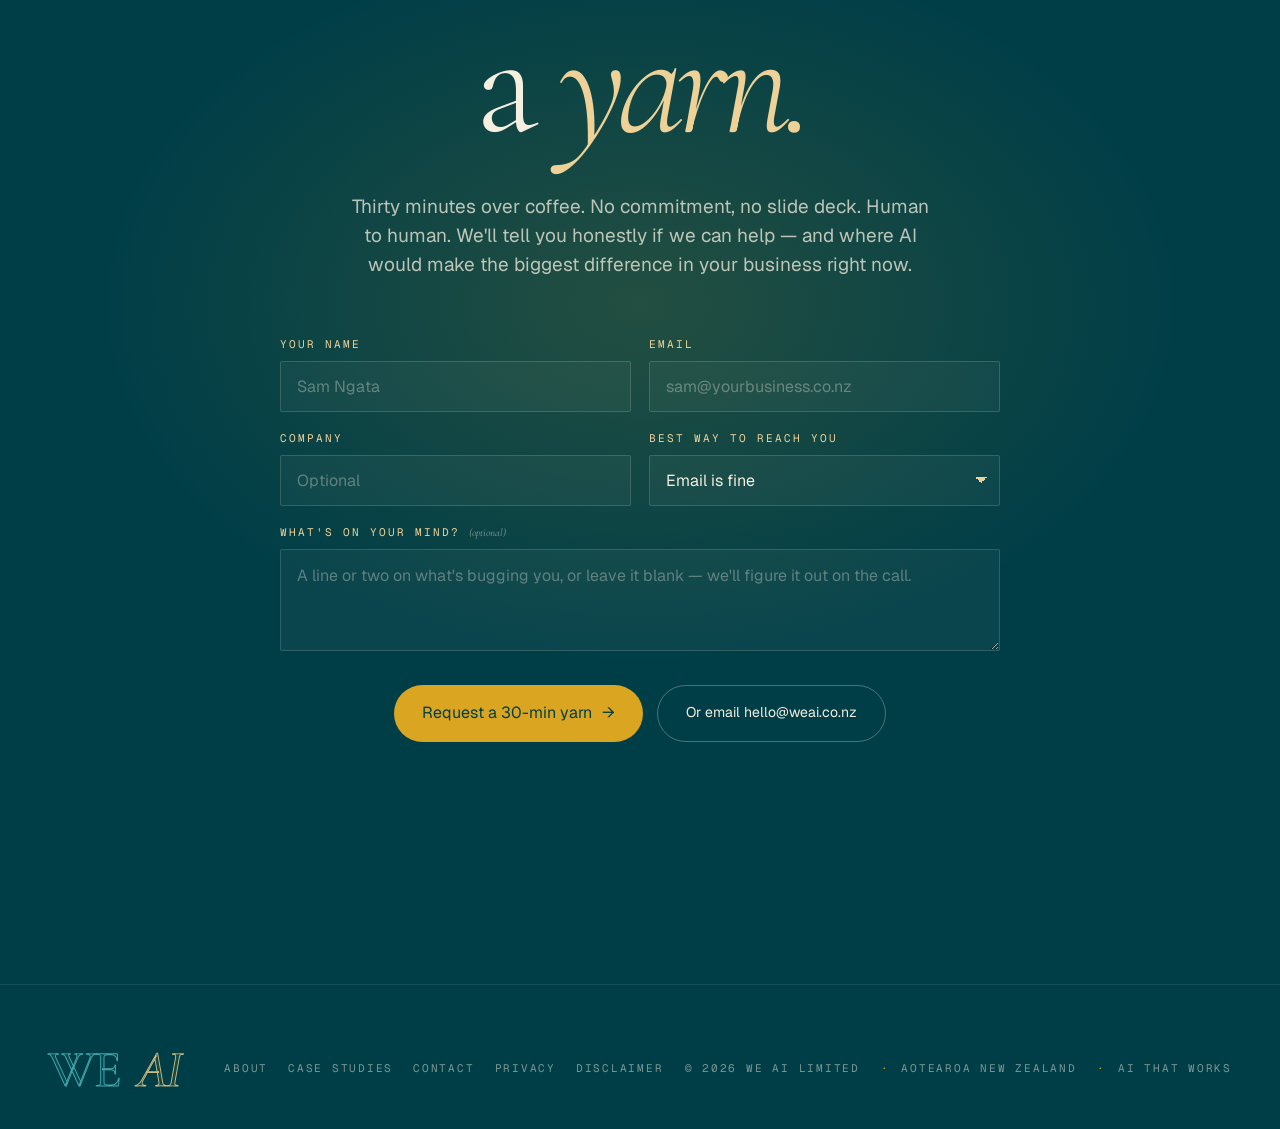
==== commit ec2216ef: "Add /disclaimer page; link it from the footer Brand-consistent legal page (teal theme, Cormorant/Gei" ====
--- a/index.html
+++ b/index.html
@@ -1909,6 +1909,7 @@
     <a href="/case-studies">Case studies</a>
     <a href="#contact">Contact</a>
     <a href="/privacy">Privacy</a>
+    <a href="/disclaimer">Disclaimer</a>
   </div>
   <div class="meta">
     <span>© 2026 WE AI Limited</span>
